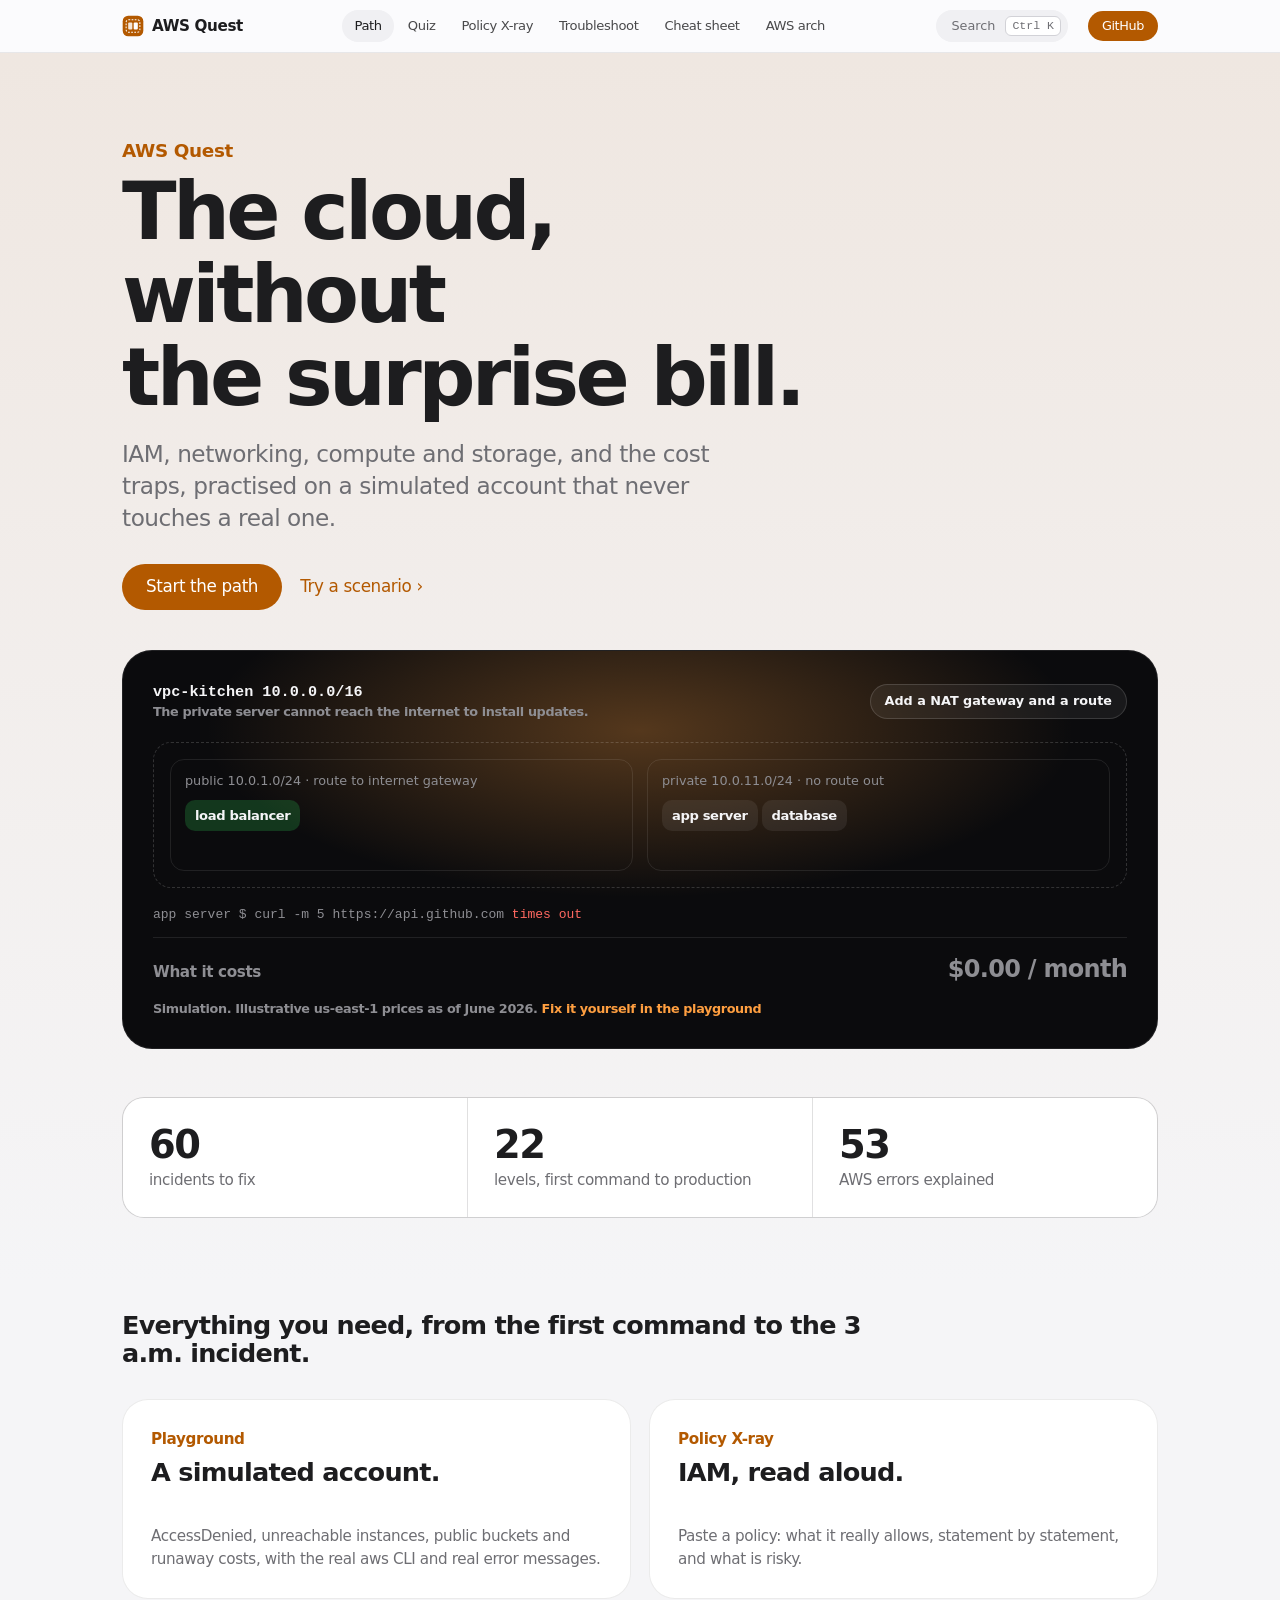
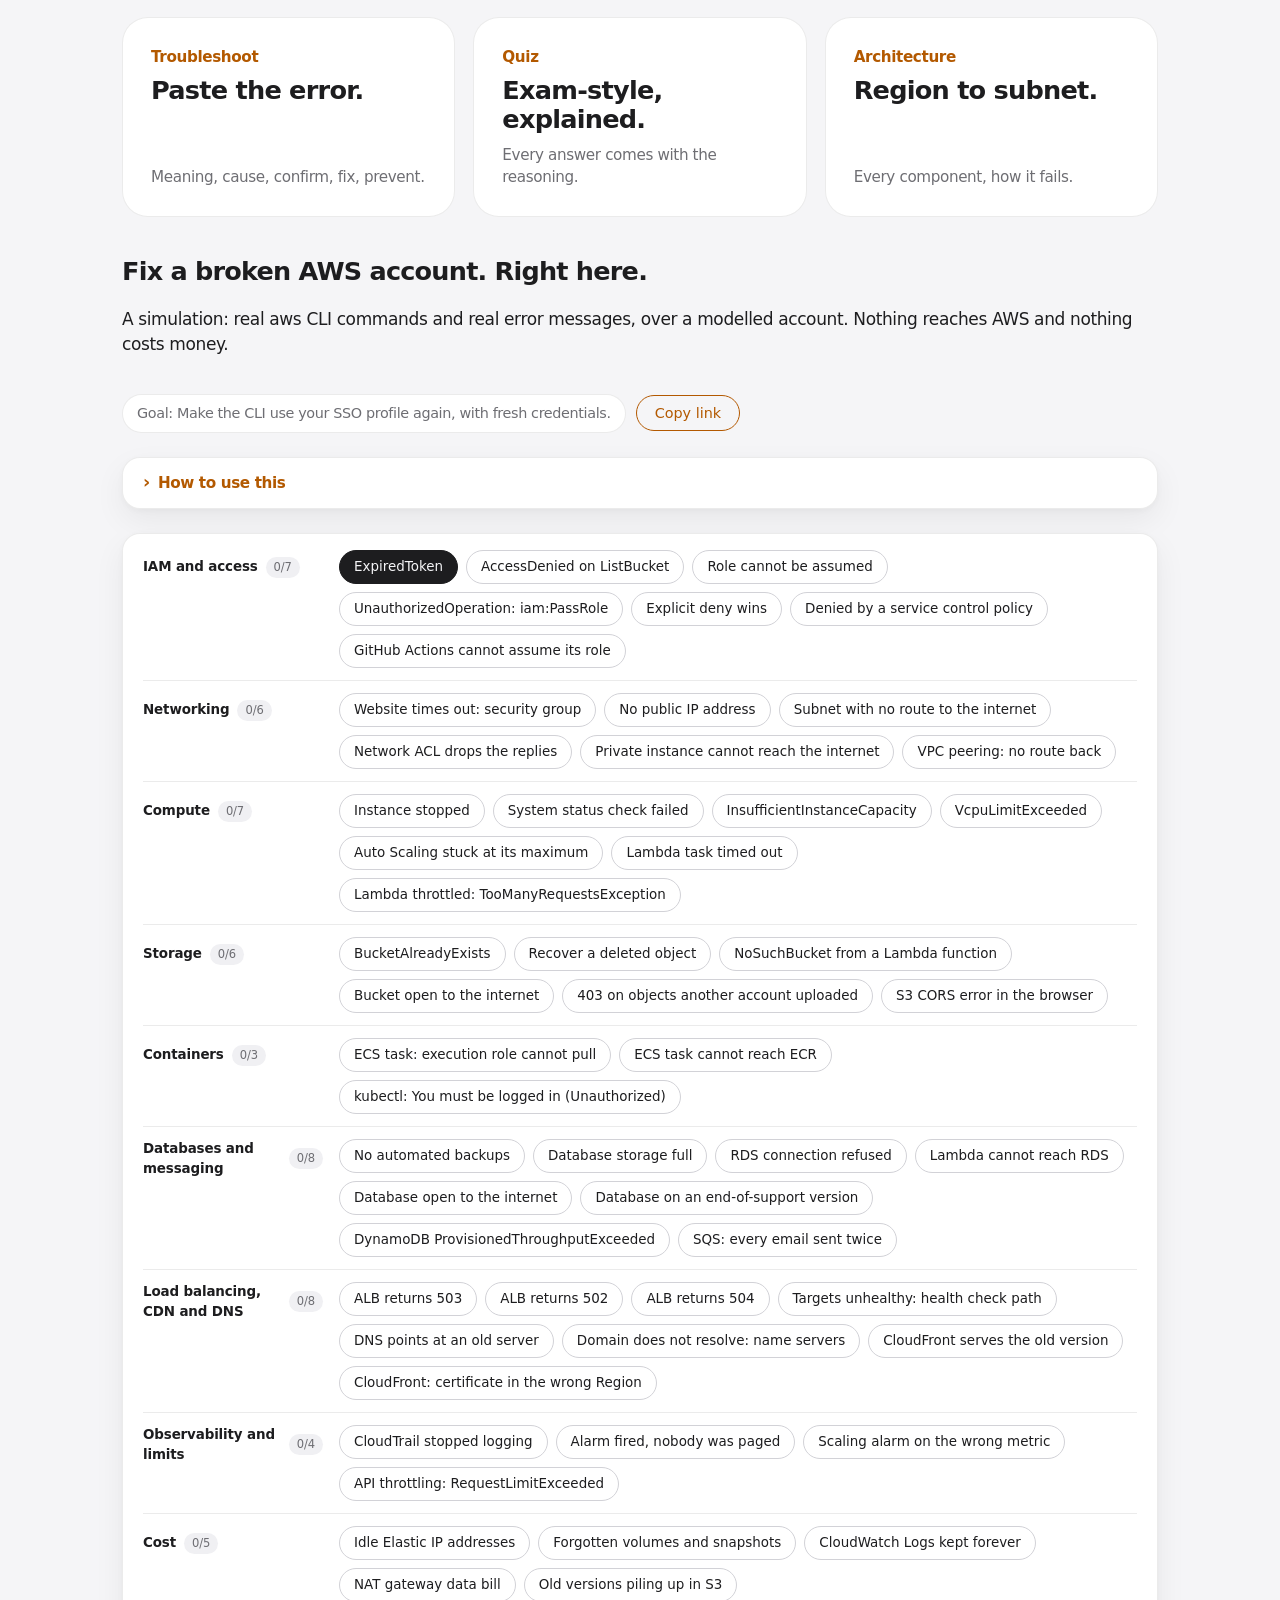
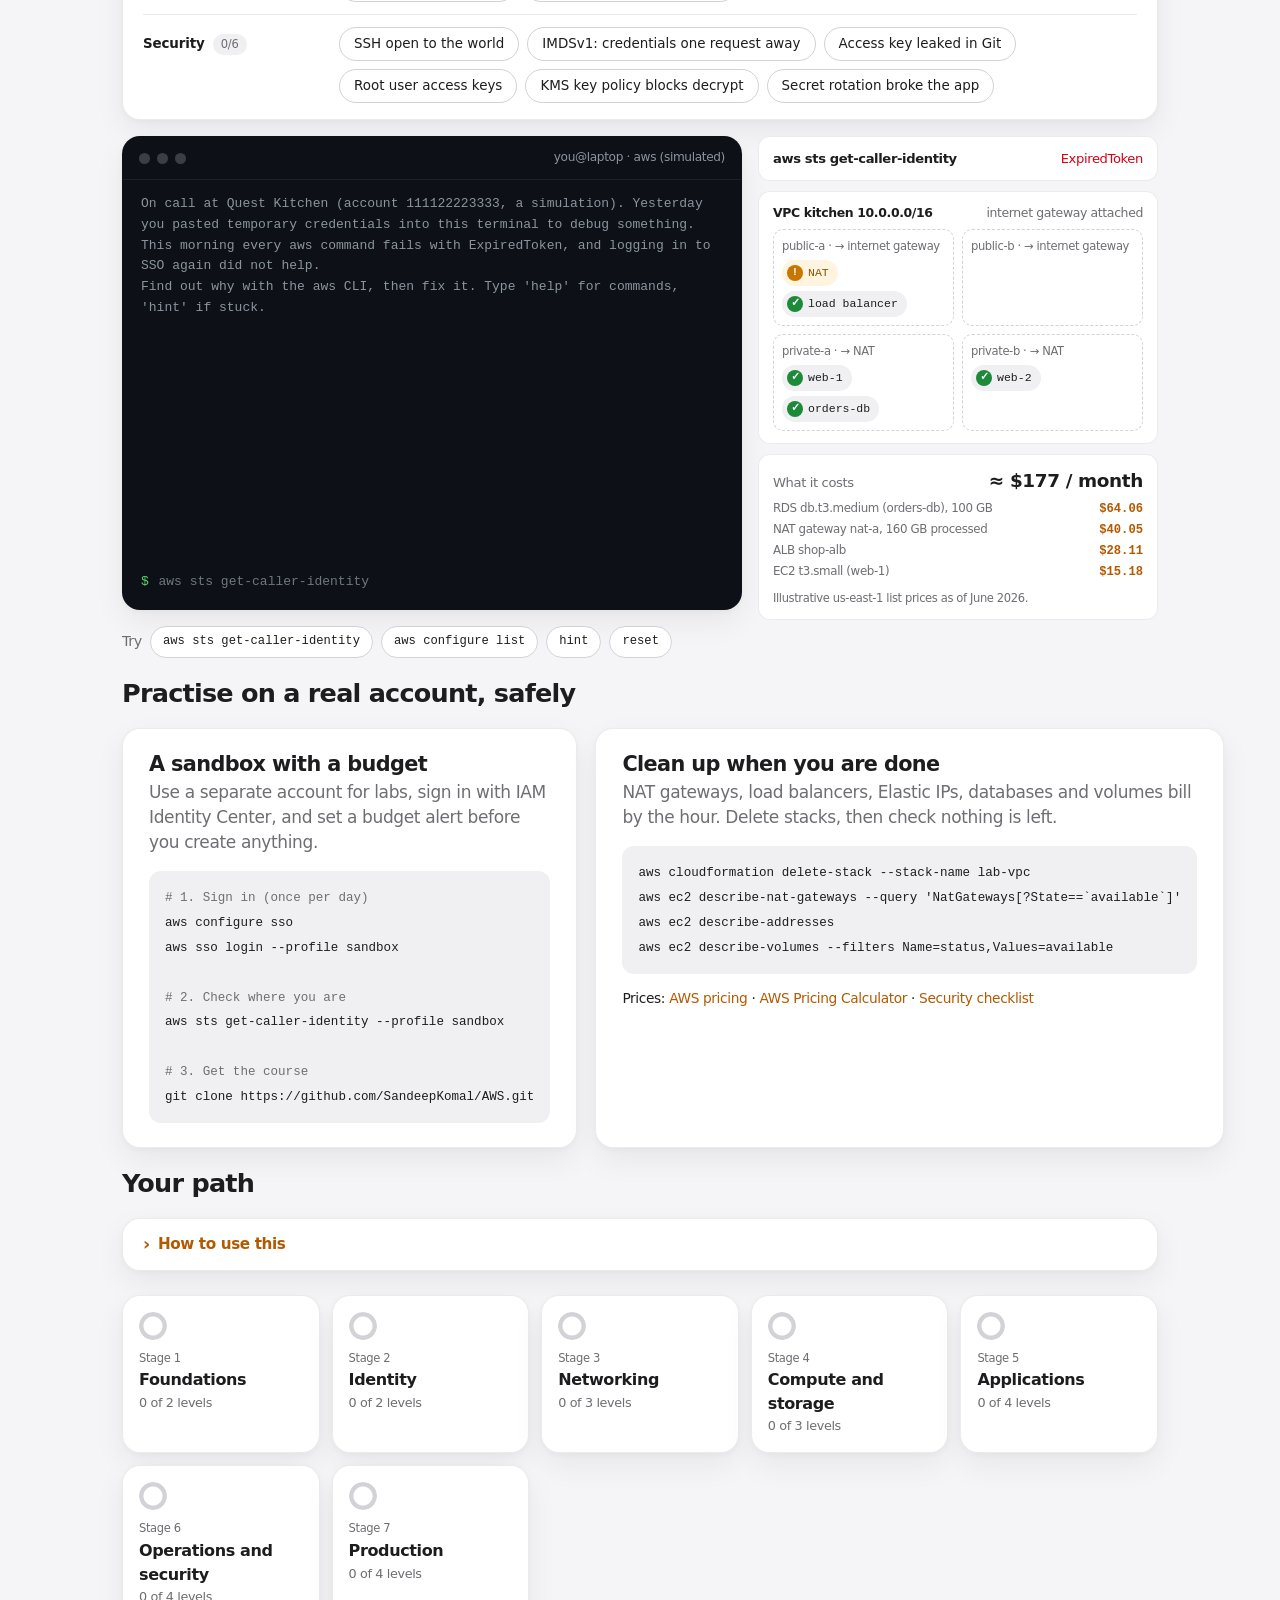
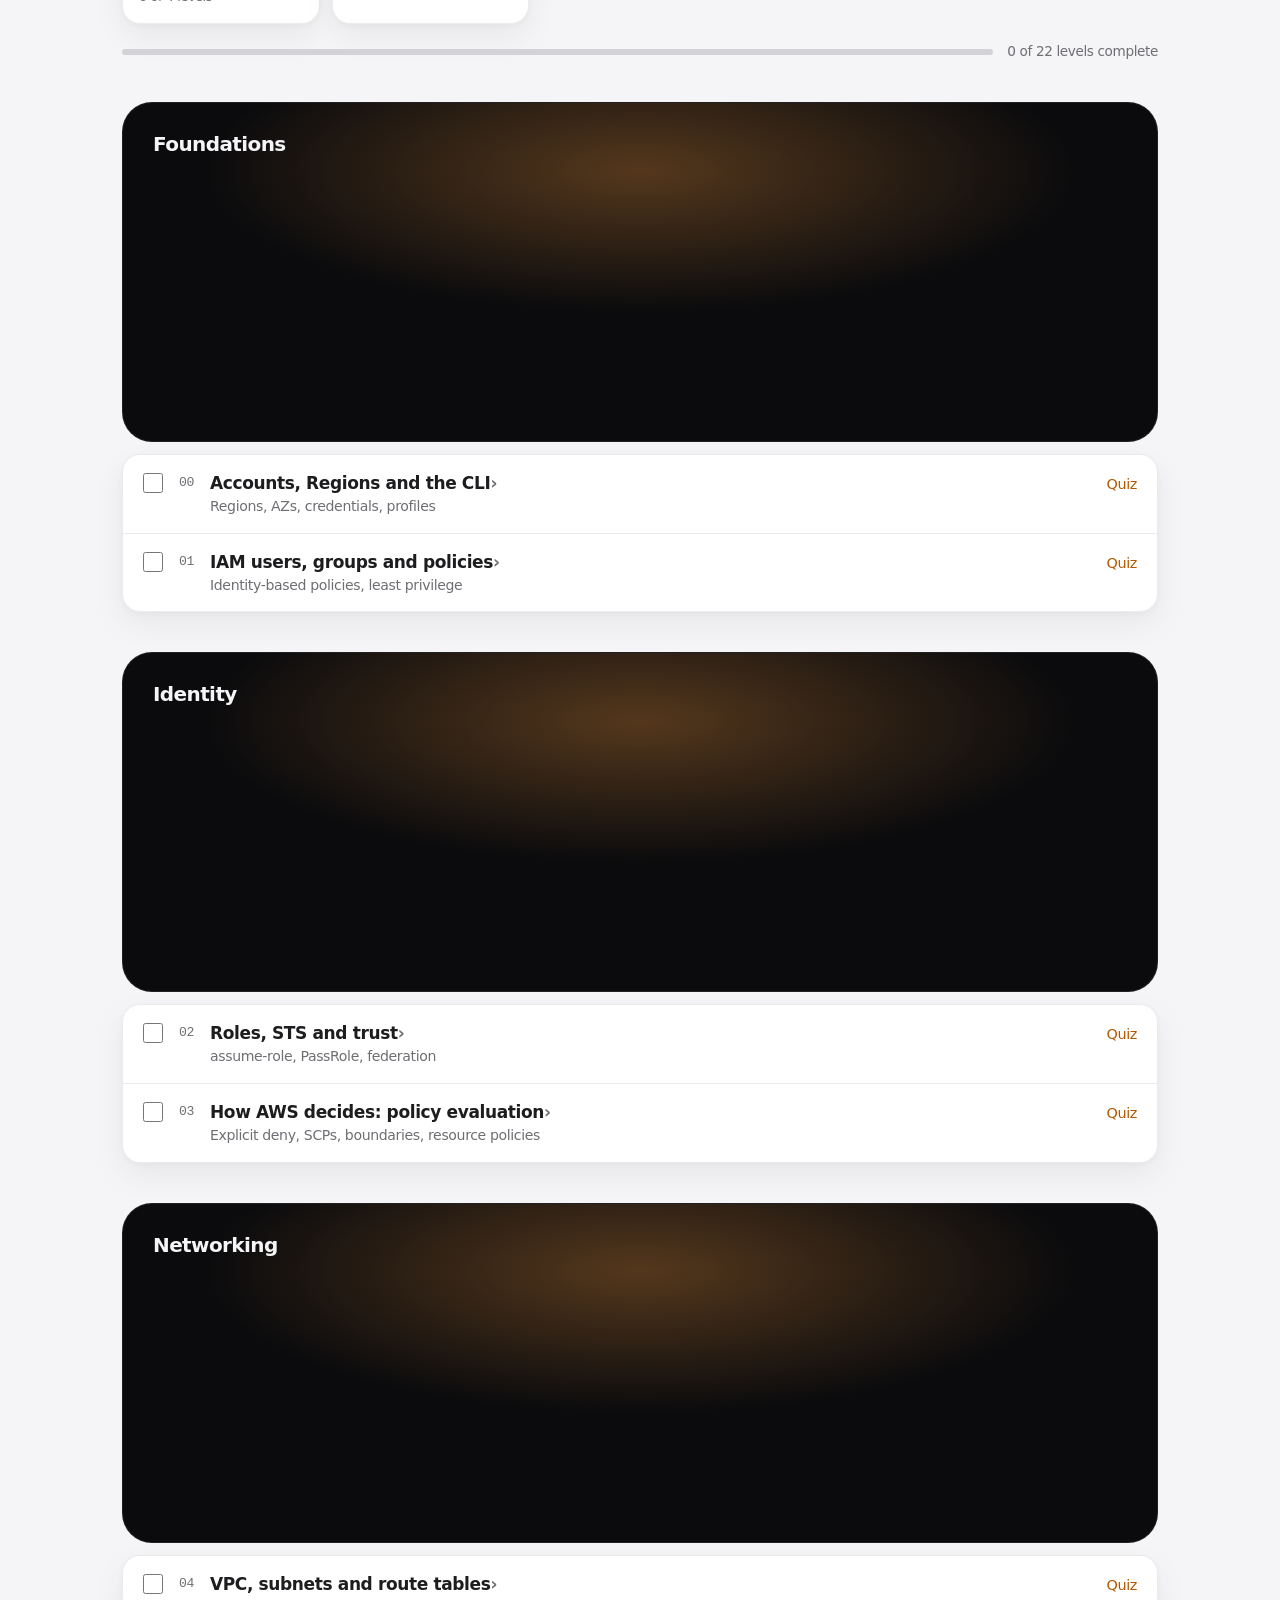
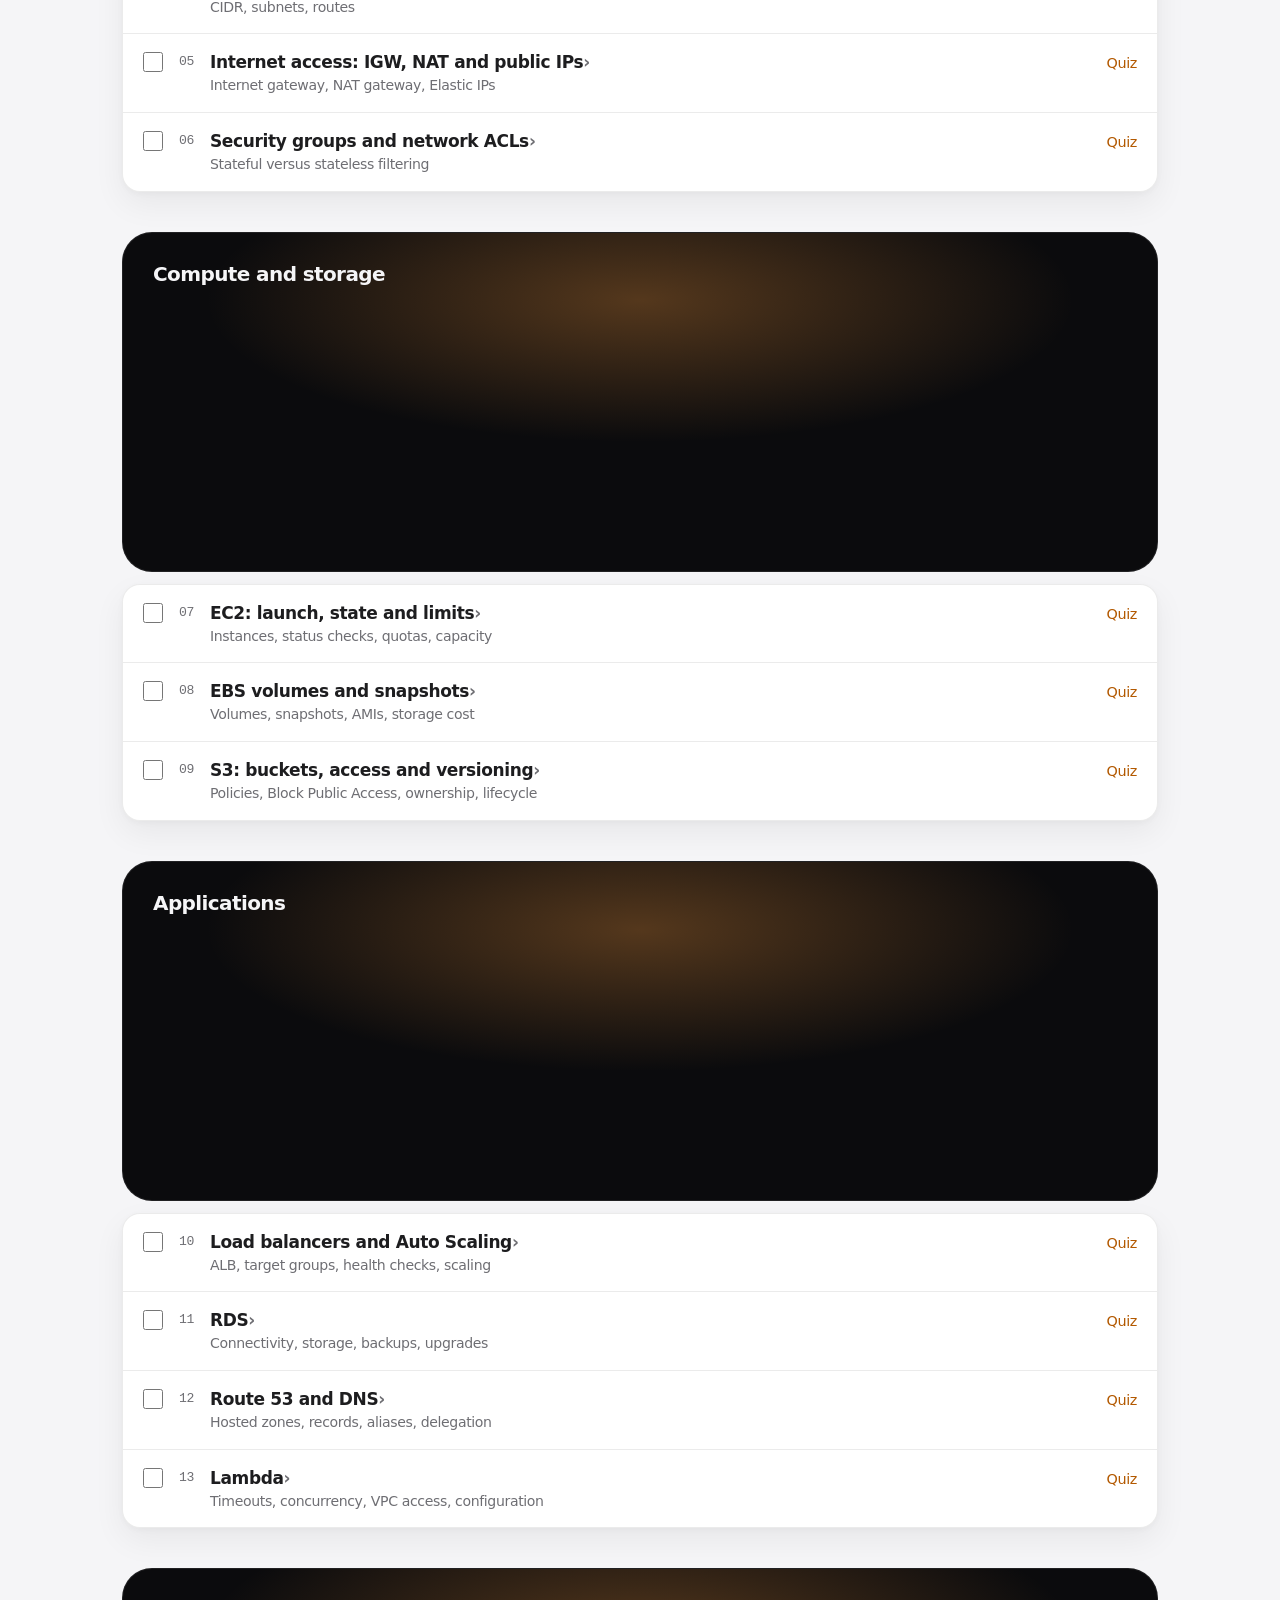
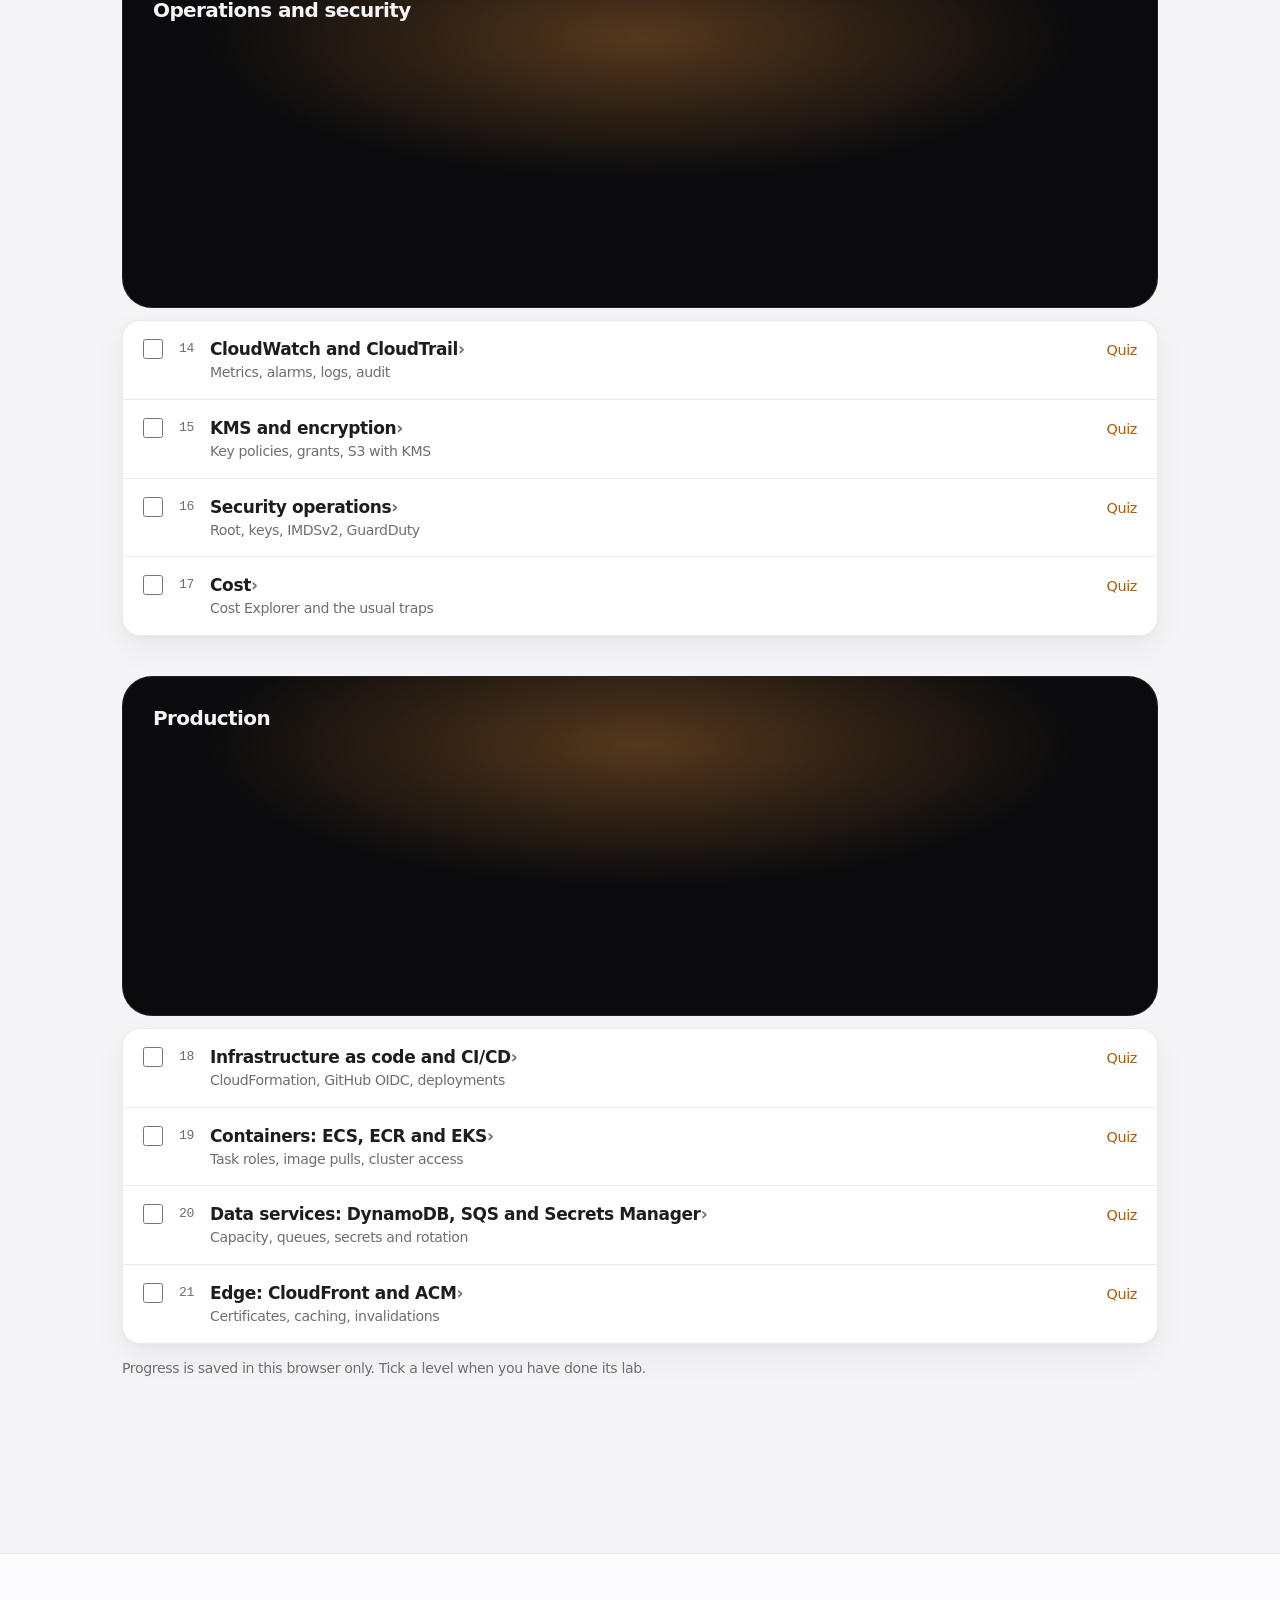
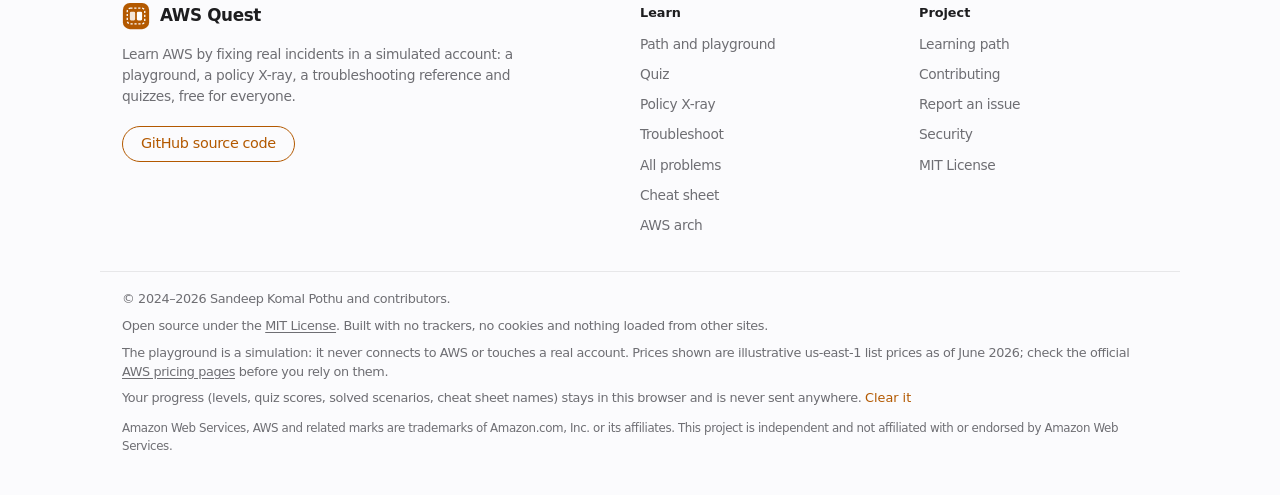
==== site/index.html @ 58013e91 "Cover CloudFront, peering, containers, data services and limits Twelve more incidents so the playgro" ====
<!doctype html>
<html lang="en">
<head>
  <meta charset="utf-8">
  <meta name="viewport" content="width=device-width, initial-scale=1">
  <meta http-equiv="Content-Security-Policy" content="default-src 'self'; script-src 'self'; style-src 'self'; img-src 'self' data:; connect-src 'none'; base-uri 'none'; form-action 'none'">
  <title>AWS Quest</title>
  <meta name="description" content="Learn AWS by fixing it: a simulated account with 60 real incidents (AccessDenied, timeouts, ALB 502/503/504, ECS and EKS, CloudFront certificates, public buckets, NAT costs), a policy X-ray, a troubleshooting reference for common AWS errors, quizzes and an aws CLI cheat sheet. Free, no account needed.">
  <meta property="og:type" content="website">
  <meta property="og:title" content="AWS Quest: the cloud, without the surprise bill">
  <meta property="og:description" content="Fix real AWS incidents in a simulated account, read IAM policies in plain words, and look up what an AWS error means and how to fix it. Free and open source.">
  <meta property="og:url" content="https://sandeepkomal.github.io/AWS/">
  <link rel="canonical" href="https://sandeepkomal.github.io/AWS/">
  <link rel="stylesheet" href="style.css">
  <link rel="icon" href="logo.svg" type="image/svg+xml">
</head>
<body class="immersive">
  <a class="skip" href="#main">Skip to content</a>
  <header class="top">
    <div class="wrap top-inner">
      <a class="brand" href="#path" aria-label="AWS Quest home">
        <img src="logo.svg" alt="" width="22" height="22">
        AWS Quest
      </a>
      <nav aria-label="Sections">
        <a href="#path" data-tab="path">Path</a>
        <a href="#quiz" data-tab="quiz">Quiz</a>
        <a href="#xray" data-tab="xray">Policy X-ray</a>
        <a href="#doctor" data-tab="doctor">Troubleshoot</a>
        <a href="#cheats" data-tab="cheats">Cheat sheet</a>
        <a href="#arch" data-tab="arch">AWS arch</a>
      </nav>
      <button type="button" class="kbd-btn" id="palette-open" aria-label="Search the site (Ctrl+K)"><span>Search</span><kbd id="palette-key">Ctrl K</kbd></button>
      <a class="gh" id="gh-link" href="#">GitHub</a>
    </div>
  </header>

  <main id="main">
    <section id="tab-path" class="tab">
      <header class="hero">
        <div class="wrap">
          <div class="hero-text">
            <p class="eyebrow">AWS Quest</p>
            <h1>The cloud, without<br>the surprise bill.</h1>
            <p class="sub">IAM, networking, compute and storage, and the cost traps, practised on a simulated account that never touches a real one.</p>
            <div class="actions">
              <a class="btn" id="cta-start" href="#path-title">Start the path</a>
              <a class="link" href="#pg-title">Try a scenario</a>
            </div>
          </div>
          <div class="stage" id="stage" aria-label="A VPC with and without a NAT gateway"></div>
          <div class="stats">
            <div><b id="stat-scenarios">60</b><span>incidents to fix</span></div>
            <div><b id="stat-levels">22</b><span>levels, first command to production</span></div>
            <div><b id="stat-problems">53</b><span>AWS errors explained</span></div>
          </div>
        </div>
      </header>

      <div class="wrap">
        <section class="section" aria-labelledby="bento-title">
          <h2 id="bento-title" class="section-title">Everything you need, from the first command to the 3 a.m. incident.</h2>
          <div class="bento">
            <a class="tile wide" href="#pg-title"><div><div class="k">Playground</div><h3>A simulated account.</h3></div><p>AccessDenied, unreachable instances, public buckets and runaway costs, with the real aws CLI and real error messages.</p></a>
            <a class="tile wide" href="#xray"><div><div class="k">Policy X-ray</div><h3>IAM, read aloud.</h3></div><p>Paste a policy: what it really allows, statement by statement, and what is risky.</p></a>
            <a class="tile" href="#doctor"><div><div class="k">Troubleshoot</div><h3>Paste the error.</h3></div><p>Meaning, cause, confirm, fix, prevent.</p></a>
            <a class="tile" href="#quiz"><div><div class="k">Quiz</div><h3>Exam-style, explained.</h3></div><p>Every answer comes with the reasoning.</p></a>
            <a class="tile" href="#arch"><div><div class="k">Architecture</div><h3>Region to subnet.</h3></div><p>Every component, how it fails.</p></a>
          </div>
        </section>

        <section class="playground" aria-labelledby="pg-title">
          <div class="pg-head">
            <div>
              <h2 id="pg-title" class="section-title">Fix a broken AWS account. Right here.</h2>
              <p class="section-sub">A simulation: real aws CLI commands and real error messages, over a modelled account. Nothing reaches AWS and nothing costs money.</p>
            </div>
            <div class="pg-head-side">
              <p id="pg-goal" class="pg-goal" aria-live="polite"></p>
              <button type="button" class="pill small-pill" id="pg-link">Copy link</button>
            </div>
          </div>
          <div class="guide-slot" data-guide="playground"></div>
          <div class="pg-scenarios" id="pg-scenarios" role="group" aria-label="Scenario"></div>
          <div class="pg-body">
            <div class="pg-main">
              <div class="pg-term" id="pg-term">
                <div class="pg-bar" aria-hidden="true"><span></span><span></span><span></span><em>you@laptop · aws (simulated)</em></div>
                <div class="pg-out" id="pg-out" role="log" aria-live="polite" aria-label="Terminal output"></div>
                <form class="pg-form" id="pg-form" autocomplete="off">
                  <span id="pg-prompt" aria-hidden="true">$</span>
                  <input id="pg-input" type="text" spellcheck="false" autocapitalize="off" aria-label="Type an aws command" placeholder="aws sts get-caller-identity">
                </form>
              </div>
              <div class="pg-editor card" id="pg-editor" hidden></div>
              <div class="pg-try" id="pg-try"></div>
            </div>
            <div class="pg-side">
              <div class="pg-map" id="pg-map" aria-label="Account view: the VPC, its resources and the monthly cost"></div>
            </div>
          </div>
        </section>

        <section aria-labelledby="start-title">
          <h2 id="start-title" class="section-title">Practise on a real account, safely</h2>
          <div class="start-grid">
            <div class="card">
              <h3>A sandbox with a budget</h3>
              <p class="muted">Use a separate account for labs, sign in with IAM Identity Center, and set a budget alert before you create anything.</p>
              <pre class="start"><code><span class="cm"># 1. Sign in (once per day)</span>
aws configure sso
aws sso login --profile sandbox

<span class="cm"># 2. Check where you are</span>
aws sts get-caller-identity --profile sandbox

<span class="cm"># 3. Get the course</span>
git clone https://github.com/SandeepKomal/AWS.git</code></pre>
            </div>
            <div class="card">
              <h3>Clean up when you are done</h3>
              <p class="muted">NAT gateways, load balancers, Elastic IPs, databases and volumes bill by the hour. Delete stacks, then check nothing is left.</p>
              <pre class="start"><code>aws cloudformation delete-stack --stack-name lab-vpc
aws ec2 describe-nat-gateways --query 'NatGateways[?State==`available`]'
aws ec2 describe-addresses
aws ec2 describe-volumes --filters Name=status,Values=available</code></pre>
              <p class="start-note">Prices: <a href="https://aws.amazon.com/pricing/">AWS pricing</a> · <a href="https://calculator.aws/">AWS Pricing Calculator</a> · <a data-repo="/blob/main/docs/security-checklist.md" href="#">Security checklist</a></p>
            </div>
          </div>
        </section>

        <h2 class="section-title" id="path-title">Your path</h2>
        <div class="guide-slot" data-guide="path"></div>
        <div class="stages" id="stages" role="list"></div>
        <div class="progress-row">
          <div class="bar" role="progressbar" aria-label="Levels complete" aria-valuemin="0" aria-valuemax="22" id="bar"><span id="bar-fill"></span></div>
          <span id="bar-text"></span>
        </div>
        <div id="levels"></div>
        <p class="note">Progress is saved in this browser only. Tick a level when you have done its lab.</p>
      </div>
    </section>

    <section id="tab-quiz" class="tab wrap" hidden>
      <h2>Quiz</h2>
      <p class="lede">Exam-style questions for every level, with the reasoning for every answer, which is where the learning is.</p>
      <div class="guide-slot" data-guide="quiz"></div>
      <label class="field">Practise
        <select id="quiz-level"></select>
      </label>
      <button type="button" class="pill small-pill quiz-again" id="quiz-again">Start again with new order</button>
      <div id="quiz-list"></div>
    </section>

    <section id="tab-xray" class="tab wrap" hidden>
      <h2>Policy X-ray</h2>
      <p class="lede">Paste an IAM policy, a role trust policy, an S3 bucket policy or a KMS key policy. Every statement is explained in plain words, and risky patterns are flagged.</p>
      <div class="guide-slot" data-guide="xray"></div>
      <div class="seg" id="xray-pick" role="tablist" aria-label="Policy"></div>
      <div class="xray-paste card" id="xray-edit" hidden>
        <label for="xray-input" class="xray-paste-label">Paste a policy (JSON)</label>
        <textarea id="xray-input" rows="10" spellcheck="false" autocapitalize="off" placeholder='{"Version": "2012-10-17", "Statement": [...]}'></textarea>
        <p id="xray-error" class="xray-warn" hidden></p>
        <div class="xray-paste-actions">
          <button type="button" class="pill primary small-pill" id="xray-go">Explain</button>
          <button type="button" class="pill small-pill" id="xray-example">Load an example</button>
          <span class="note">Ctrl+Enter explains. Everything stays in your browser; never paste access keys or secrets.</span>
        </div>
      </div>
      <div class="xray-paste card" id="xray-result" hidden>
        <div class="xray-result-bar">
          <div>
            <p class="xray-result-title" id="xray-summary"></p>
            <p class="note" id="xray-source"></p>
          </div>
          <div class="xray-result-actions" id="xray-actions">
            <button type="button" class="pill small-pill" id="xray-edit-btn">Edit</button>
            <button type="button" class="pill small-pill" id="xray-clear">Clear</button>
          </div>
        </div>
        <div id="xray-review" aria-live="polite"></div>
      </div>
      <div class="xray" id="xray-view" hidden>
        <ol id="xray-lines" class="code" aria-label="Policy lines"></ol>
        <aside id="xray-note" class="card" aria-live="polite"><p class="muted">Pick a line on the left.</p></aside>
      </div>
    </section>

    <section id="tab-doctor" class="tab wrap" hidden>
      <h2>Troubleshoot an AWS error</h2>
      <p class="lede">Paste the error message, or pick a symptom. Each entry gives the exact error text, what it means, the causes, how to confirm, the fix, how to prevent it, and a scenario to practise.</p>
      <div class="guide-slot" data-guide="doctor"></div>
      <label class="field wide-field">Paste an error, or search
        <textarea id="doctor-q" rows="2" spellcheck="false" placeholder="An error occurred (AccessDenied) when calling the ListObjectsV2 operation: ..."></textarea>
      </label>
      <div id="doctor-hits" aria-live="polite"></div>
      <div id="doctor-list" class="doctor-groups"></div>
      <div id="doctor-out"></div>
      <p class="note">A plain list of every problem, readable without JavaScript: <a href="problems.html">problems.html</a>.</p>
    </section>

    <section id="tab-cheats" class="tab wrap" hidden>
      <h2>Cheat sheet</h2>
      <p class="lede">The aws CLI commands people use every day. Try runs a command in the playground, in the scenario it needs. Lab marks the ones that need a real account.</p>
      <div class="guide-slot" data-guide="cheats"></div>
      <div class="cheat-tools">
        <label class="field">Search
          <input id="cheat-q" type="search" placeholder="s3, logs, security group, cost..." autocomplete="off">
        </label>
        <details class="cheat-fill-box" id="cheat-fill-box">
          <summary>Fill in your own names</summary>
          <div class="cheat-fill" id="cheat-fill"></div>
        </details>
      </div>
      <div id="cheat-out"></div>
    </section>

    <section id="tab-arch" class="tab wrap" hidden>
      <h2>AWS architecture</h2>
      <p class="lede">A typical web application on AWS, from a customer's request to the database. Point at a component, or tab to it, to read what it does and how it fails.</p>
      <div class="arch" id="arch"></div>
    </section>
  </main>

  <footer class="foot">
    <div class="wrap foot-grid">
      <div class="foot-brand">
        <a class="brand" href="#path">
          <img src="logo.svg" alt="" width="28" height="28">
          AWS Quest
        </a>
        <p>Learn AWS by fixing real incidents in a simulated account: a playground, a policy X-ray, a troubleshooting reference and quizzes, free for everyone.</p>
        <a class="pill small-pill foot-gh" data-repo="" href="#">GitHub source code</a>
      </div>
      <nav class="foot-col" aria-label="Learn">
        <h2>Learn</h2>
        <a href="#path">Path and playground</a>
        <a href="#quiz">Quiz</a>
        <a href="#xray">Policy X-ray</a>
        <a href="#doctor">Troubleshoot</a>
        <a href="problems.html">All problems</a>
        <a href="#cheats">Cheat sheet</a>
        <a href="#arch">AWS arch</a>
      </nav>
      <nav class="foot-col" aria-label="Project">
        <h2>Project</h2>
        <a data-repo="/blob/main/docs/learning-path.md" href="#">Learning path</a>
        <a data-repo="/blob/main/CONTRIBUTING.md" href="#">Contributing</a>
        <a data-repo="/issues" href="#">Report an issue</a>
        <a data-repo="/blob/main/SECURITY.md" href="#">Security</a>
        <a data-repo="/blob/main/LICENSE" href="#">MIT License</a>
      </nav>
    </div>
    <div class="wrap foot-base">
      <p>© 2024–2026 Sandeep Komal Pothu and contributors.</p>
      <p>Open source under the <a data-repo="/blob/main/LICENSE" href="#">MIT License</a>. Built with no trackers, no cookies and nothing loaded from other sites.</p>
      <p>The playground is a simulation: it never connects to AWS or touches a real account. Prices shown are illustrative us-east-1 list prices as of June 2026; check the official <a href="https://aws.amazon.com/pricing/">AWS pricing pages</a> before you rely on them.</p>
      <p>Your progress (levels, quiz scores, solved scenarios, cheat sheet names) stays in this browser and is never sent anywhere. <button type="button" class="link-btn" id="forget">Clear it</button></p>
      <p class="foot-tm">Amazon Web Services, AWS and related marks are trademarks of Amazon.com, Inc. or its affiliates. This project is independent and not affiliated with or endorsed by Amazon Web Services.</p>
    </div>
  </footer>

  <dialog id="palette" class="palette" aria-label="Search">
    <input id="palette-input" type="text" placeholder="Jump to a level, scenario, error or section" autocomplete="off" aria-controls="palette-list">
    <ul id="palette-list" role="listbox"></ul>
    <p class="palette-foot muted"><kbd>↑</kbd> <kbd>↓</kbd> to move · <kbd>Enter</kbd> to open · <kbd>Esc</kbd> to close</p>
  </dialog>

  <script src="data.js"></script>
  <script src="quiz-bank.js"></script>
  <script src="policy-xray.js"></script>
  <script src="app.js"></script>
  <script src="playground.js"></script>
  <script src="architecture.js"></script>
</body>
</html>
---- site/style.css ----
/* AWS Quest site.
   Calm, product-page styling: system font, generous space, one accent. */
:root {
  --bg: #f5f5f7;
  --surface: #ffffff;
  --surface-2: #fbfbfd;
  --text: #1d1d1f;
  --muted: #6e6e73;
  --line: #d2d2d7;
  --hair: rgba(0, 0, 0, .08);
  --accent: #b35900;
  --accent-hover: #8f4700;
  --accent-soft: #fbeee2;
  --on-accent: #ffffff;
  --tint: rgba(179, 89, 0, .08);
  --ok: #1d8a3a;
  --ok-soft: #e9f6ec;
  --bad: #d70015;
  --bad-soft: #fdecee;
  --warn: #c77700;
  --warn-text: #8a5300;
  --warn-soft: #fff4e0;
  --code-bg: #f0f0f3;
  --nav: #fbfbfd;
  --shadow: 0 2px 8px rgba(0, 0, 0, .04), 0 12px 32px rgba(0, 0, 0, .06);
  --radius: 18px;
  --radius-sm: 12px;
  --ease: cubic-bezier(.28, .11, .32, 1);
  --dur-fast: .15s;
  --dur: .24s;
  color-scheme: light dark;
}
@media (prefers-color-scheme: dark) {
  :root {
    --bg: #000000;
    --surface: #1c1c1e;
    --surface-2: #161617;
    --text: #f5f5f7;
    --muted: #a1a1a6;
    --line: #424245;
    --hair: rgba(255, 255, 255, .1);
    --accent: #ff9f40;
    --accent-hover: #ffb366;
    --accent-soft: #3a2410;
    --on-accent: #000000;
    --tint: rgba(255, 159, 64, .08);
    --ok: #30d158;
    --ok-soft: #0f2e18;
    --bad: #ff6961;
    --bad-soft: #3a1414;
    --warn: #ffb340;
    --warn-text: #ffcc80;
    --warn-soft: #3a2a0c;
    --code-bg: #2c2c2e;
    --nav: #161617;
    --shadow: none;
  }
}

* { box-sizing: border-box; }
html { -webkit-text-size-adjust: 100%; scroll-padding-top: 96px; }
body {
  margin: 0;
  background: var(--bg);
  color: var(--text);
  font: 17px/1.47 -apple-system, BlinkMacSystemFont, "SF Pro Text", "Helvetica Neue", "Segoe UI", system-ui, sans-serif;
  letter-spacing: -.022em;
  -webkit-font-smoothing: antialiased;
}
a { color: var(--accent); text-decoration: none; }
a:hover { text-decoration: underline; }
code, pre { font-family: "SF Mono", ui-monospace, Menlo, Consolas, monospace; font-size: .86em; letter-spacing: 0; }
:not(pre) > code { background: var(--code-bg); padding: .12em .4em; border-radius: 6px; }
pre { background: var(--code-bg); padding: 14px 16px; border-radius: var(--radius-sm); overflow-x: auto; margin: 0; line-height: 1.6; }
h1, h2, h3, h4 { letter-spacing: -.03em; line-height: 1.1; }
:focus-visible { outline: 3px solid var(--accent); outline-offset: 3px; border-radius: 8px; }

.wrap { max-width: 1080px; margin: 0 auto; padding: 0 22px; }
.skip { position: absolute; left: -9999px; }
.skip:focus { left: 16px; top: 8px; background: var(--surface); padding: 6px 10px; z-index: 30; }
.muted { color: var(--muted); }
.small { font-size: .9rem; }
.note { color: var(--muted); font-size: .88rem; }
.lede { color: var(--muted); font-size: 1.15rem; margin: -6px 0 24px; max-width: 680px; }

/* Navigation */
.top { position: sticky; top: 0; z-index: 20; background: var(--nav); border-bottom: 1px solid var(--hair); }
.top-inner { display: flex; align-items: center; gap: 20px; height: 52px; }
.brand { display: flex; align-items: center; gap: 8px; font-weight: 600; font-size: .95rem; color: var(--text); white-space: nowrap; }
.brand:hover { text-decoration: none; }
.brand img { display: block; width: 22px; height: 22px; }
.top nav { display: flex; gap: 2px; overflow-x: auto; flex: 1; justify-content: center; scrollbar-width: none; }
.top nav a { color: var(--text); opacity: .8; padding: 6px 12px; border-radius: 99px; white-space: nowrap; font-size: .82rem; transition: opacity .2s, background .2s; }
.top nav a:hover { opacity: 1; text-decoration: none; }
.top nav a[aria-current="page"] { opacity: 1; background: var(--code-bg); font-weight: 500; }
.gh { display: inline-flex; align-items: center; font-size: .8rem; font-weight: 500; color: var(--on-accent); background: var(--accent); border-radius: 99px; padding: 6px 14px; transition: background .2s; }
.gh:hover { background: var(--accent-hover); text-decoration: none; }

main { padding-bottom: 64px; min-height: 70vh; }
.tab > h2 { font-size: clamp(2rem, 4.5vw, 3rem); font-weight: 700; margin: 48px 0 14px; }

/* Hero, immersive: a full-width band washed in the accent (the stage colour in
   dark mode), the VPC signature on a dark stage, the counts, then the sections. */
.hero { padding: 84px 0 64px; background: linear-gradient(180deg, color-mix(in srgb, var(--accent) 9%, var(--bg)), var(--bg)); }
.hero-text { max-width: 760px; }
.eyebrow { color: var(--accent); font-weight: 600; font-size: 1.15rem; margin: 0 0 6px; }
.hero h1 { font-size: clamp(2.8rem, 7vw, 5rem); font-weight: 700; letter-spacing: -.045em; margin: 0 0 18px; line-height: 1.04; }
.hero .sub { color: var(--muted); font-size: clamp(1.15rem, 2.2vw, 1.45rem); line-height: 1.38; max-width: 640px; margin: 0 0 30px; letter-spacing: -.02em; }
.actions { display: flex; gap: 18px; align-items: center; flex-wrap: wrap; }
.btn { display: inline-flex; align-items: center; min-height: 46px; padding: 0 24px; border-radius: 99px; background: var(--accent); color: var(--on-accent); font-size: 1.05rem; }
.btn:hover { background: var(--accent-hover); text-decoration: none; }
.link { font-size: 1.05rem; }
.link::after { content: " ›"; }
.pill {
  display: inline-flex; align-items: center; justify-content: center; gap: 6px; min-height: 44px; padding: 0 22px;
  border-radius: 99px; font: inherit; font-size: 1rem; color: var(--accent); background: transparent;
  border: 1px solid var(--accent); cursor: pointer; transition: background .2s var(--ease), color .2s var(--ease), transform .2s var(--ease);
}
.pill:hover { text-decoration: none; background: var(--accent-soft); }
.pill:active { transform: scale(.98); }
.pill.primary { background: var(--accent); color: var(--on-accent); }
.pill.primary:hover { background: var(--accent-hover); }
.small-pill { min-height: 36px; padding: 0 18px; font-size: .9rem; }

/* The stage: always dark, lit softly by the accent. */
.stage {
  position: relative; margin-top: 56px; background: #0b0b0d; color: #f5f5f7; border-radius: 30px; padding: 30px; min-height: 340px;
  overflow: hidden; isolation: isolate; border: 1px solid rgba(255, 255, 255, .09);
}
.stage::before { content: ""; position: absolute; inset: -40% -10% auto; height: 120%; background: radial-gradient(closest-side, rgba(255, 159, 64, .3), transparent 70%); z-index: -1; pointer-events: none; }
.stage-bar { display: flex; justify-content: space-between; align-items: center; gap: 12px; margin-bottom: 20px; font-size: .8rem; color: #8e8e93; flex-wrap: wrap; }
.stage-bar strong { color: #f5f5f7; font-weight: 600; font-size: .95rem; font-family: "SF Mono", ui-monospace, Menlo, Consolas, monospace; letter-spacing: 0; }
.toggle { font: inherit; font-size: .8rem; border: 1px solid rgba(255, 255, 255, .14); background: rgba(255, 255, 255, .06); color: #f5f5f7; border-radius: 99px; padding: 7px 14px; cursor: pointer; transition: background .2s, border-color .2s; }
.toggle:hover, .toggle[aria-pressed="true"] { border-color: #ff9f40; background: rgba(255, 159, 64, .18); }
.vpc { border: 1px dashed rgba(255, 255, 255, .16); border-radius: 18px; padding: 16px; display: grid; grid-template-columns: 1fr 1fr; gap: 14px; }
.subnet { border: 1px solid rgba(255, 255, 255, .09); border-radius: 14px; padding: 14px; min-height: 112px; }
.subnet h4 { margin: 0 0 8px; font-size: .8rem; color: #8e8e93; font-weight: 500; letter-spacing: 0; }
.res { display: inline-block; border-radius: 10px; padding: 6px 10px; margin: 4px 4px 0 0; background: rgba(255, 255, 255, .07); font-size: .82rem; transition: background .3s, color .3s; }
.res[hidden] { display: none; }
.res.live { background: rgba(48, 209, 88, .22); }
.res.cost { background: rgba(255, 214, 10, .22); }
.mono { font: 13px/1.65 "SF Mono", ui-monospace, Menlo, Consolas, monospace; letter-spacing: 0; }
.probe { margin-top: 16px; overflow-wrap: anywhere; }
.meter { margin-top: 12px; display: flex; justify-content: space-between; align-items: baseline; font-size: .95rem; border-top: 1px solid rgba(255, 255, 255, .09); padding-top: 14px; gap: 12px; flex-wrap: wrap; }
.meter b { font-size: 1.5rem; letter-spacing: -.03em; transition: color .4s; }
.stage .ok { color: #30d158; } .stage .warn { color: #ffd60a; } .stage .bad { color: #ff6961; } .stage .dim { color: #8e8e93; }
.stage-note { margin: 12px 0 0; font-size: .8rem; color: #8e8e93; }
.stage-note a { color: #ff9f40; }
.stats { display: grid; grid-template-columns: repeat(3, 1fr); gap: 1px; background: var(--hair); border-radius: 22px; overflow: hidden; margin: 48px 0 0; border: 1px solid var(--hair); }
.stats div { background: var(--surface); padding: 26px; display: flex; flex-direction: column; gap: 2px; }
.stats b { font-size: 2.4rem; letter-spacing: -.04em; line-height: 1.1; }
.stats span { color: var(--muted); font-size: .95rem; }
.section { padding-top: 8px; }
.section .section-title { max-width: 780px; }
.bento { display: grid; grid-template-columns: repeat(6, minmax(0, 1fr)); gap: 18px; margin-top: 32px; }
.tile { background: var(--surface); border: 1px solid var(--hair); border-radius: 26px; padding: 28px; grid-column: span 2; min-height: 200px; display: flex; flex-direction: column; justify-content: space-between; color: var(--text); transition: transform .35s var(--ease), box-shadow .35s var(--ease); }
.tile:hover { text-decoration: none; transform: translateY(-3px); box-shadow: 0 18px 40px -22px rgba(0, 0, 0, .3); }
.tile.wide { grid-column: span 3; }
.tile .k { color: var(--accent); font-weight: 600; font-size: .95rem; }
.tile h3 { font-size: 1.6rem; letter-spacing: -.03em; line-height: 1.12; margin: 8px 0 0; }
.tile p { color: var(--muted); margin: 10px 0 0; font-size: .95rem; }
@media (prefers-color-scheme: dark) {
  .hero { background: #0b0b0d; color: #f5f5f7; }
  .hero .sub { color: #a1a1a6; }
  .stats { background: rgba(255, 255, 255, .09); }
  .stats div { background: #161618; }
}
/* Practise on your own machine */
.start-grid { display: grid; grid-template-columns: 1fr 1fr; gap: 18px; margin-top: 20px; }
.start-grid h3 { font-size: 1.3rem; margin: 0 0 4px; }
.start-grid .muted { margin: 0 0 16px; }
pre.start { line-height: 1.7; }
pre.start .cm { color: var(--muted); }
.start-note { margin: 14px 0 0; font-size: .86rem; }

/* Stages and levels */
.stages { display: grid; grid-template-columns: repeat(5, minmax(0, 1fr)); gap: 12px; margin: 22px 0 18px; }
.stage-card { display: flex; flex-direction: column; gap: 2px; padding: 16px; border-radius: var(--radius); background: var(--surface); color: var(--text); box-shadow: var(--shadow); border: 1px solid var(--hair); transition: transform .25s var(--ease); }
.stage-card:hover { text-decoration: none; transform: translateY(-2px); }
.stage-card strong { font-size: 1rem; }
.stage-card .muted { font-size: .8rem; }
.stage-num { font-size: .72rem; color: var(--muted); }
.ring { --p: 0; width: 28px; height: 28px; border-radius: 50%; margin-bottom: 8px; background: conic-gradient(var(--accent) calc(var(--p) * 1%), var(--line) 0); -webkit-mask: radial-gradient(circle, transparent 9px, #000 10px); mask: radial-gradient(circle, transparent 9px, #000 10px); }
.stage-card.complete .ring { background: var(--ok); }
.progress-row { display: flex; align-items: center; gap: 14px; margin: 6px 0 8px; }
.bar { flex: 1; height: 6px; background: var(--line); border-radius: 99px; overflow: hidden; }
.bar span { display: block; height: 100%; width: 0; background: var(--accent); border-radius: 99px; transition: width .5s var(--ease); }
#bar-text { color: var(--muted); font-size: .85rem; white-space: nowrap; }
.stage { font-size: 1.25rem; font-weight: 700; margin: 40px 0 12px; }
.levels { list-style: none; padding: 0; margin: 0; background: var(--surface); border-radius: var(--radius); box-shadow: var(--shadow); border: 1px solid var(--hair); overflow: hidden; }
.level { display: grid; grid-template-columns: auto auto minmax(0, 1fr) auto; align-items: start; gap: 16px; padding: 16px 20px; border-top: 1px solid var(--hair); transition: background .2s; }
.level:first-child { border-top: 0; }
.level:hover { background: var(--surface-2); }
.level input { width: 20px; height: 20px; margin: 2px 0 0; accent-color: var(--ok); }
.level .num { font: .82rem/1.9 "SF Mono", ui-monospace, Menlo, monospace; color: var(--muted); }
.level summary { display: flex; flex-direction: column; cursor: pointer; list-style: none; }
.level summary::-webkit-details-marker { display: none; }
.level .title { font-weight: 600; }
.level .title::after { content: " ›"; color: var(--muted); display: inline-block; transition: transform .2s var(--ease); }
.level details[open] .title::after { transform: rotate(90deg); }
.level.done .title { color: var(--muted); }
.level .topic { color: var(--muted); font-size: .88rem; }
.level-body { display: grid; gap: 14px; padding: 14px 0 4px; font-size: .95rem; }
.level-body h4 { margin: 0 0 6px; font-size: .82rem; color: var(--muted); font-weight: 600; letter-spacing: 0; }
.level-body ul { margin: 0; padding-left: 20px; }
.level-body pre { font-size: .8rem; }
.level-links { margin: 0; font-size: .88rem; }
.level .actions { display: flex; gap: 14px; align-items: center; line-height: 1.9; }

/* Cards and forms */
.card { background: var(--surface); border-radius: var(--radius); box-shadow: var(--shadow); border: 1px solid var(--hair); padding: 24px 26px; }
.field { display: flex; flex-direction: column; gap: 6px; font-size: .9rem; color: var(--muted); max-width: 560px; margin-bottom: 22px; }
select, input[type="search"] { font: inherit; color: var(--text); background: var(--surface); border: 1px solid var(--line); border-radius: var(--radius-sm); padding: 11px 14px; transition: border-color .2s; }
select:focus, input[type="search"]:focus { border-color: var(--accent); outline: none; box-shadow: 0 0 0 4px var(--accent-soft); }
.linkish, .link-btn { font: inherit; color: var(--accent); background: none; border: 0; padding: 0; cursor: pointer; }
.linkish:hover, .link-btn:hover { text-decoration: underline; }

/* Quiz */
.score { position: sticky; top: 60px; z-index: 5; background: var(--surface); box-shadow: var(--shadow); border: 1px solid var(--hair); border-radius: var(--radius); padding: 14px 20px; margin-bottom: 18px; display: grid; gap: 10px; }
.score .meter { display: block; height: 6px; background: var(--line); border-radius: 99px; overflow: hidden; }
.score .fill { display: block; height: 100%; width: 0; background: var(--accent); transition: width .35s var(--ease); }
.score .result { margin: 0; }
.quiz-again { margin: -8px 0 20px; }
.question { margin-bottom: 16px; }
.question h3 { font-size: 1.15rem; margin: 0 0 16px; font-weight: 600; line-height: 1.35; letter-spacing: -.02em; }
.tag { margin: 0 0 6px; font-size: .78rem; color: var(--muted); font-weight: 500; }
.options { display: grid; gap: 10px; }
.opt { font: inherit; font-size: 1rem; text-align: left; color: var(--text); background: var(--surface-2); border: 1px solid var(--line); border-radius: var(--radius-sm); padding: 13px 16px; cursor: pointer; transition: border-color .2s var(--ease), background .2s var(--ease), transform .15s var(--ease); }
.opt:hover:not(:disabled) { border-color: var(--accent); background: var(--surface); }
.opt:disabled { cursor: default; }
.opt.right { border-color: var(--ok); background: var(--ok-soft); }
.opt.right::before { content: "✓  "; color: var(--ok); font-weight: 700; }
.opt.wrong { border-color: var(--bad); background: var(--bad-soft); }
.opt.wrong::before { content: "✕  "; color: var(--bad); font-weight: 700; }
.opt:disabled:not(.right):not(.wrong) { opacity: .55; }
.feedback { margin: 14px 0 0; line-height: 1.5; }
.feedback:empty { display: none; }
.feedback.ok strong { color: var(--ok); }
.feedback.bad strong { color: var(--bad); }

/* Segmented control, used by the X-ray and the playground editor */
.seg { display: inline-flex; background: var(--code-bg); border-radius: 99px; padding: 3px; margin-bottom: 18px; flex-wrap: wrap; max-width: 100%; }
.seg button { font: inherit; font-size: .9rem; border: 0; background: transparent; color: var(--muted); padding: 7px 18px; border-radius: 99px; cursor: pointer; transition: background .2s, color .2s; }
.seg button[aria-selected="true"] { background: var(--surface); color: var(--text); box-shadow: 0 1px 4px rgba(0, 0, 0, .12); }

/* Policy X-ray */
.xray { display: grid; grid-template-columns: minmax(0, 1.3fr) minmax(0, 1fr); gap: 18px; align-items: start; }
.xray[hidden] { display: none; }
.code { list-style: none; margin: 0; padding: 10px 0; background: var(--surface); border: 1px solid var(--hair); box-shadow: var(--shadow); border-radius: var(--radius); overflow-x: auto; counter-reset: ln; }
.code li { counter-increment: ln; display: flex; }
.code li::before { content: counter(ln); width: 38px; flex: none; text-align: right; padding-right: 12px; color: var(--muted); font: .78rem/2.1 "SF Mono", ui-monospace, Menlo, monospace; opacity: .6; }
.line { flex: 1; text-align: left; border: 0; background: transparent; color: var(--text); font: .85rem/2.1 "SF Mono", ui-monospace, Menlo, Consolas, monospace; white-space: pre; padding: 0 14px 0 4px; cursor: pointer; border-radius: 6px; transition: background .15s; }
.line:hover { background: var(--accent-soft); }
.line.on { background: var(--accent-soft); box-shadow: inset 3px 0 0 var(--accent); }
.line.blank { cursor: default; }
.line.blank:hover { background: none; }
.line.warn { box-shadow: inset 3px 0 0 var(--warn); }
.line.unknown { color: var(--muted); }
#xray-note { position: sticky; top: 72px; }
#xray-note pre { margin-bottom: 14px; white-space: pre-wrap; }
.xray-warn { color: var(--warn-text); background: var(--warn-soft); padding: 8px 12px; border-radius: 10px; font-size: .92rem; }
.xray-paste { margin-bottom: 18px; scroll-margin-top: 72px; }
.xray-paste-label { display: block; font-weight: 600; margin-bottom: 8px; }
#xray-input, .pg-edit { width: 100%; font: .86rem/1.6 "SF Mono", ui-monospace, Menlo, Consolas, monospace; letter-spacing: 0; color: var(--text); background: var(--code-bg); border: 1px solid transparent; border-radius: var(--radius-sm); padding: 12px 14px; resize: vertical; }
#xray-input:focus, .pg-edit:focus { outline: none; border-color: var(--accent); }
.xray-paste-actions { display: flex; flex-wrap: wrap; align-items: center; gap: 10px 14px; margin-top: 12px; }
#xray-error { margin: 12px 0 0; }
.xray-result-bar { display: flex; flex-wrap: wrap; align-items: center; justify-content: space-between; gap: 12px 18px; }
.xray-result-bar .note { margin: 2px 0 0; }
.xray-result-title { margin: 0; font-weight: 600; font-size: 1.02rem; overflow-wrap: anywhere; }
.xray-result-actions { display: flex; gap: 10px; }
.xray-result-actions[hidden] { display: none; }
#xray-review:not(:empty) { margin-top: 14px; padding-top: 12px; border-top: 1px solid var(--hair); }
.xray-missing summary { cursor: pointer; font-size: .9rem; font-weight: 600; color: var(--warn-text); }
.xray-review { margin: 6px 0 0; padding-left: 20px; font-size: .9rem; color: var(--muted); }
.xray-review li { margin: 4px 0; }
.code li.note-slot { display: block; counter-increment: none; padding: 6px 10px 10px; }
.code li.note-slot::before { content: none; }
.code li.note-slot #xray-note { position: static; box-shadow: none; }

/* Troubleshooting reference */
.chip { font: inherit; font-size: .88rem; border: 1px solid var(--line); background: var(--surface); color: var(--text); padding: 8px 16px; border-radius: 99px; cursor: pointer; }
.chip:hover { border-color: var(--accent); }
.chip[aria-pressed="true"] { border-color: var(--accent); background: var(--accent-soft); color: var(--accent); }
.doctor-groups { margin: 0 0 20px; padding: 4px 20px; background: var(--surface); border: 1px solid var(--hair); border-radius: var(--radius); box-shadow: var(--shadow); }
.doctor-group { display: grid; grid-template-columns: 220px minmax(0, 1fr); align-items: start; gap: 8px 16px; padding: 12px 0; }
.doctor-group[hidden] { display: none; }
.doctor-group:not([hidden]) ~ .doctor-group:not([hidden]) { border-top: 1px solid var(--hair); }
.doctor-group-name { display: flex; align-items: center; gap: 8px; min-height: 34px; font-size: .84rem; font-weight: 600; letter-spacing: -.01em; }
.doctor-group-count, .pg-group-count { font-size: .72rem; font-weight: 500; color: var(--muted); background: var(--code-bg); border-radius: 99px; padding: 2px 8px; font-variant-numeric: tabular-nums; }
.doctor-group-items { display: flex; flex-wrap: wrap; gap: 8px; }
.doctor-group .chip { display: inline-flex; align-items: center; min-height: 34px; padding: 6px 14px; font-size: .84rem; line-height: 1.3; text-align: left; }
.doctor-group .chip[hidden] { display: none; }
#doctor-out { scroll-margin-top: 72px; }
#doctor-out h3 { margin-top: 0; font: 600 1.15rem "SF Mono", ui-monospace, Menlo, monospace; letter-spacing: 0; overflow-wrap: anywhere; }
#doctor-out h4 { margin: 20px 0 8px; font-size: .9rem; color: var(--muted); font-weight: 600; letter-spacing: -.01em; }
#doctor-out ul { margin: 0; padding-left: 20px; }
.doctor-practise { display: flex; flex-wrap: wrap; align-items: center; gap: 8px; margin-top: 16px; }
.doctor-practise > span { margin-right: 4px; }

/* Cheat sheet */
.group { font-size: 1rem; color: var(--muted); margin: 28px 0 10px; font-weight: 600; }
.cheats { list-style: none; padding: 0; margin: 0; background: var(--surface); border: 1px solid var(--hair); box-shadow: var(--shadow); border-radius: var(--radius); overflow: hidden; }
.cheats li { display: flex; align-items: center; justify-content: space-between; gap: 14px; padding: 12px 18px; border-top: 1px solid var(--hair); }
.cheats li:first-child { border-top: 0; }
.cheats li > div:first-child { display: flex; flex-direction: column; gap: 3px; min-width: 0; }
.cheats code { background: none; padding: 0; overflow-wrap: anywhere; }
.cheats .muted { font-size: .86rem; }
.copy { font: inherit; font-size: .8rem; border: 1px solid var(--line); background: var(--surface); color: var(--accent); padding: 5px 12px; border-radius: 99px; cursor: pointer; flex: none; }
.copy:hover { border-color: var(--accent); }
.cheat-actions { display: flex; gap: 6px; flex: none; }
.cheat-actions > :first-child { min-width: 52px; text-align: center; }
.copy.lab { color: var(--muted); text-decoration: none; }
.copy.lab:hover { color: var(--text); border-color: var(--muted); }
.cheat-fill-box summary { cursor: pointer; font-size: .9rem; color: var(--accent); margin-bottom: 10px; width: fit-content; }
.cheat-tools { display: grid; gap: 14px; margin-bottom: 8px; }
.cheat-fill { display: grid; grid-template-columns: repeat(4, minmax(0, 1fr)); gap: 10px; }
.fill { display: grid; gap: 4px; font-size: .78rem; color: var(--muted); }
.fill input { font: .84rem "SF Mono", ui-monospace, Menlo, Consolas, monospace; letter-spacing: 0; color: var(--text); background: var(--surface); border: 1px solid var(--line); border-radius: 10px; padding: 7px 10px; min-width: 0; }
.fill input:focus { outline: none; border-color: var(--accent); }
.filled { color: var(--accent); font-weight: 600; }
.hole { color: var(--muted); }

/* Footer */
.foot { margin-top: 96px; background: var(--surface-2); border-top: 1px solid var(--hair); color: var(--muted); font-size: .86rem; }
.foot-grid { display: grid; grid-template-columns: 2fr 1fr 1fr; gap: 40px; padding-top: 48px; padding-bottom: 36px; }
.foot-brand .brand { font-size: 1.05rem; gap: 10px; }
.foot-brand .brand img { width: 28px; height: 28px; }
.foot-brand p { margin: 14px 0 18px; max-width: 420px; line-height: 1.55; }
.foot-col { display: flex; flex-direction: column; gap: 10px; }
.foot-col h2 { margin: 4px 0; font-size: .8rem; font-weight: 600; color: var(--text); letter-spacing: 0; }
.foot-col a { color: var(--muted); width: fit-content; transition: color var(--dur-fast) var(--ease); }
.foot-col a:hover { color: var(--text); text-decoration: none; }
.foot-base { display: flex; flex-direction: column; gap: 8px; border-top: 1px solid var(--hair); padding-top: 18px; padding-bottom: 40px; font-size: .8rem; }
.foot-base p { margin: 0; }
.foot-base a { color: inherit; text-decoration: underline; text-underline-offset: 2px; }
.foot-base .foot-tm { margin-top: 4px; font-size: .74rem; }

/* "How to use this" guide on every page */
.guide { margin: 0 0 24px; background: var(--surface); border: 1px solid var(--hair); border-radius: var(--radius); box-shadow: var(--shadow); }
.guide summary { cursor: pointer; padding: 14px 20px; font-weight: 600; font-size: .95rem; color: var(--accent); list-style: none; display: flex; align-items: center; gap: 8px; }
.guide summary::-webkit-details-marker { display: none; }
.guide summary::before { content: "›"; display: inline-block; transition: transform .2s var(--ease); font-size: 1.1rem; line-height: 1; }
.guide[open] summary::before { transform: rotate(90deg); }
.guide-body { padding: 0 20px 18px; font-size: .95rem; }
.guide-body > p { margin: 0 0 14px; max-width: 760px; }
.guide-cols { display: grid; grid-template-columns: minmax(0, 1.2fr) minmax(0, 1fr); gap: 8px 32px; }
.guide h3 { font-size: .82rem; color: var(--muted); font-weight: 600; margin: 4px 0 6px; letter-spacing: 0; }
.guide ol, .guide ul { margin: 0 0 12px; padding-left: 20px; }
.guide li { margin: 5px 0; }

/* Search button and command palette */
.kbd-btn { display: inline-flex; align-items: center; gap: 10px; font: inherit; font-size: .8rem; color: var(--muted); background: var(--code-bg); border: 1px solid transparent; border-radius: 99px; padding: 5px 6px 5px 14px; cursor: pointer; transition: border-color .2s; }
.kbd-btn:hover { border-color: var(--line); }
kbd { font: 500 .72rem/1 "SF Mono", ui-monospace, Menlo, Consolas, monospace; letter-spacing: 0; color: var(--muted); background: var(--surface); border: 1px solid var(--line); border-radius: 6px; padding: 3px 6px; }
.palette { width: min(600px, calc(100vw - 32px)); margin: 12vh auto auto; padding: 0; border: 1px solid var(--hair); border-radius: var(--radius); background: var(--surface); color: var(--text); box-shadow: 0 24px 64px rgba(0, 0, 0, .18), 0 2px 8px rgba(0, 0, 0, .06); }
.palette::backdrop { background: rgba(0, 0, 0, .28); }
.palette[open] { animation: pal-in .18s var(--ease); }
@keyframes pal-in { from { opacity: 0; transform: translateY(-6px) scale(.99); } }
#palette-input { width: 100%; font: inherit; font-size: 1.1rem; color: var(--text); background: transparent; border: 0; border-bottom: 1px solid var(--hair); padding: 18px 20px; outline: none; }
#palette-list { list-style: none; margin: 0; padding: 8px; max-height: 50vh; overflow-y: auto; }
#palette-list li { display: flex; justify-content: space-between; align-items: center; gap: 16px; padding: 10px 12px; border-radius: 10px; cursor: pointer; }
#palette-list li[aria-selected="true"] { background: var(--accent-soft); }
#palette-list li[aria-selected="true"] .pal-label { color: var(--accent); }
.pal-kind { color: var(--muted); font-size: .78rem; flex: none; }
#palette-list .pal-empty { color: var(--muted); cursor: default; }
.palette-foot { font-size: .76rem; margin: 0; padding: 10px 20px 14px; border-top: 1px solid var(--hair); }

/* Playground: a terminal beside a live view of the engine */
.playground { margin-top: 8px; }
.pg-head { display: flex; justify-content: space-between; align-items: flex-end; gap: 20px; flex-wrap: wrap; }
.pg-head .section-title { margin-top: 32px; }
.pg-goal { margin: 0; font-size: .9rem; font-weight: 500; padding: 8px 14px; border-radius: 99px; background: var(--surface); border: 1px solid var(--hair); color: var(--muted); max-width: 100%; }
.pg-goal.done { background: var(--ok-soft); color: var(--ok); border-color: transparent; }
.pg-body { display: grid; grid-template-columns: minmax(0, 1.55fr) minmax(0, 1fr); gap: 16px; align-items: start; }
.pg-main { display: grid; gap: 16px; min-width: 0; }
.pg-term { background: #0d1117; color: #e6edf3; border-radius: var(--radius); box-shadow: var(--shadow); display: flex; flex-direction: column; overflow: hidden; cursor: text; border: 1px solid var(--hair); }
.pg-bar { display: flex; align-items: center; gap: 7px; padding: 12px 16px; border-bottom: 1px solid rgba(255, 255, 255, .07); }
.pg-bar span { width: 11px; height: 11px; border-radius: 50%; background: #3a3f47; }
.pg-bar em { margin-left: auto; font-style: normal; font-size: .76rem; color: #8b949e; }
.pg-out { overflow: auto; padding: 14px 18px 4px; height: 380px; font: 13px/1.6 "SF Mono", ui-monospace, Menlo, Consolas, monospace; letter-spacing: 0; }
.pg-line { white-space: pre-wrap; word-break: break-word; min-height: 1.6em; }
.pg-line.row, .pg-line.head { white-space: pre; word-break: normal; }
.pg-line.dim, .pg-line.head { color: #8b949e; }
.pg-line.cmd { color: #79c0ff; }
.pg-line.warn { color: #ffa198; }
.pg-line.ok { color: #56d364; font-weight: 600; }
.pg-form { display: flex; align-items: center; gap: 10px; padding: 10px 18px 16px; font: 13px "SF Mono", ui-monospace, Menlo, Consolas, monospace; }
.pg-form span { color: #56d364; }
#pg-input { flex: 1; min-width: 0; font: inherit; color: #e6edf3; background: transparent; border: 0; outline: none; padding: 4px 0; caret-color: #56d364; }
#pg-input::placeholder { color: #6e7681; }
.pg-term:focus-within { border-color: var(--accent); }
.pg-editor { padding: 16px 18px; }
.pg-editor[hidden] { display: none; }
.pg-editor .seg { margin-bottom: 10px; }
.pg-editor .note { margin: 8px 0 0; }
.pg-side { display: flex; flex-direction: column; gap: 12px; min-width: 0; }
.pg-map { display: grid; gap: 10px; }
.pg-panel { background: var(--surface); border: 1px solid var(--hair); border-radius: var(--radius-sm); padding: 12px 14px; min-width: 0; }
.pg-panel-name { width: 100%; display: flex; justify-content: space-between; gap: 8px; font-size: .78rem; font-weight: 600; margin-bottom: 4px; }
.pg-net-kind { font-weight: 400; color: var(--muted); }
.pg-dot { display: inline-grid; place-items: center; width: 16px; height: 16px; border-radius: 50%; font-size: .66rem; font-weight: 700; color: #fff; flex: none; }
@keyframes pg-pulse { 50% { opacity: .35; } }
.pg-size { font: 600 .76rem/1.5 "SF Mono", ui-monospace, Menlo, Consolas, monospace; letter-spacing: 0; color: var(--accent); white-space: nowrap; }
.pg-check { display: flex; flex-wrap: wrap; align-items: center; justify-content: space-between; gap: 4px 12px; padding: 12px 14px; border-radius: var(--radius-sm); border: 1px solid var(--hair); background: var(--surface); font-size: .82rem; }
.pg-check-name { font-weight: 600; }
.pg-check-val { font-weight: 500; overflow-wrap: anywhere; }
.pg-check.ok .pg-check-val { color: var(--ok); }
.pg-check.bad .pg-check-val { color: var(--bad); }
.pg-try { display: flex; flex-wrap: wrap; gap: 8px; align-items: center; }
.pg-try .chip { font-family: "SF Mono", ui-monospace, Menlo, Consolas, monospace; font-size: .76rem; letter-spacing: 0; padding: 6px 12px; max-width: 100%; overflow: hidden; text-overflow: ellipsis; white-space: nowrap; }
.pg-scenarios { margin: 0 0 16px; padding: 4px 20px; background: var(--surface); border: 1px solid var(--hair); border-radius: var(--radius); box-shadow: var(--shadow); }
.pg-group { display: grid; grid-template-columns: 180px minmax(0, 1fr); align-items: start; gap: 8px 16px; padding: 12px 0; }
.pg-group + .pg-group { border-top: 1px solid var(--hair); }
.pg-group-name { display: flex; align-items: center; gap: 8px; min-height: 34px; font-size: .84rem; font-weight: 600; letter-spacing: -.01em; }
.pg-group-count.done { color: var(--ok); }
.pg-group-items { display: flex; flex-wrap: wrap; gap: 8px; }
.pg-scn { font: inherit; font-size: .84rem; display: inline-flex; align-items: center; gap: 6px; height: 34px; padding: 0 14px; border-radius: 99px; white-space: nowrap; border: 1px solid var(--line); background: var(--surface); color: var(--text); cursor: pointer; }
.pg-scn:hover { border-color: var(--accent); }
.pg-scn[aria-pressed="true"] { background: var(--text); color: var(--bg); border-color: var(--text); }
.pg-scn-done { color: var(--ok); font-weight: 700; }
.pg-scn[aria-pressed="true"] .pg-scn-done { color: inherit; }
@media (prefers-color-scheme: dark) {
  .pg-term { border-color: rgba(255, 255, 255, .12); }
  .pg-dot { color: #000; }
    .palette { box-shadow: 0 24px 64px rgba(0, 0, 0, .6); }
  .palette::backdrop { background: rgba(0, 0, 0, .55); }
}

/* Architecture: a diagram whose components explain themselves. */
.arch-figure { position: relative; background: var(--surface); border: 1px solid var(--hair); border-radius: var(--radius); box-shadow: var(--shadow); padding: 20px; }
.arch-svg { display: block; width: 100%; height: auto; font-family: inherit; }
.arch-panel { fill: var(--surface-2); stroke: var(--line); stroke-width: 1; }
.arch-panel.arch-outside { stroke-dasharray: 5 4; }
.arch-panel-label { fill: var(--muted); font-size: 12px; font-weight: 600; }
.arch-edge { fill: none; stroke: var(--line); stroke-width: 1.5; transition: stroke .15s, opacity .15s; }
.arch-edge.is-on { stroke: var(--accent); stroke-width: 2; stroke-dasharray: 6 5; animation: arch-flow .9s linear infinite; }
@keyframes arch-flow { to { stroke-dashoffset: -11; } }
.arch-dot { fill: var(--accent); stroke: var(--surface); stroke-width: 2; opacity: 0; transition: opacity .2s; }
.arch-dot.is-on { opacity: 1; }
.arch-tour { display: flex; align-items: center; gap: 14px; margin-top: 14px; flex-wrap: wrap; }
.arch-caption { margin: 0; color: var(--muted); font-size: .95rem; flex: 1; min-width: 220px; }
.arch-step { display: inline-block; margin-right: 8px; padding: 1px 8px; border-radius: 99px; background: var(--accent-soft); color: var(--accent); font-size: .78rem; font-weight: 600; font-variant-numeric: tabular-nums; }
.arch-svg.is-entering .arch-panel, .arch-svg.is-entering .arch-panel-label { animation: arch-fade .5s var(--ease) both; }
.arch-svg.is-entering .arch-box { animation: arch-rise .5s var(--ease) both; }
.arch-svg.is-entering .arch-edge { animation: arch-fade .6s var(--ease) .7s both; }
@keyframes arch-fade { from { opacity: 0; } }
@keyframes arch-rise { from { opacity: 0; transform: translateY(6px); } }
#arch-arrow path { fill: var(--line); }
#arch-arrow-on path { fill: var(--accent); }
.arch-box { cursor: pointer; outline: none; transition: opacity .15s; }
.arch-box rect { fill: var(--surface); stroke: var(--line); stroke-width: 1; transition: fill .15s, stroke .15s; }
.arch-box.arch-outside rect { stroke-dasharray: 4 3; }
.arch-name { fill: var(--text); font-weight: 600; text-anchor: middle; }
.arch-short { fill: var(--muted); text-anchor: middle; }
.arch-box:hover rect, .arch-box.is-on rect { fill: var(--accent-soft); stroke: var(--accent); stroke-width: 2; }
.arch-box.is-near rect { stroke: var(--accent); }
.arch-box:focus-visible rect { stroke: var(--accent); stroke-width: 3; }
.has-focus .arch-box:not(.is-on):not(.is-near), .has-focus .arch-edge:not(.is-on) { opacity: .4; }
.arch-tip { position: absolute; left: 0; top: 0; width: 300px; pointer-events: none; background: var(--surface); border: 1px solid var(--hair); border-radius: var(--radius-sm); box-shadow: var(--shadow); padding: 14px 16px; z-index: 2; opacity: 0; visibility: hidden; transform: translateY(4px); transition: opacity .16s var(--ease), transform .16s var(--ease), visibility .16s; }
.arch-tip.is-shown { opacity: 1; visibility: visible; transform: none; }
.arch-tip h3 { margin: 0 0 4px; font-size: 1rem; }
.arch-tip p { margin: 0 0 8px; font-size: .86rem; line-height: 1.45; }
.arch-tip p:last-child { margin: 0; }
.arch-detail { margin-top: 16px; }
.arch-detail h3 { margin: 0 0 6px; font-size: 1.15rem; }
.arch-detail h4 { margin: 14px 0 4px; font-size: .85rem; color: var(--muted); font-weight: 600; }
.arch-detail p, .arch-detail ul { margin: 0; font-size: .92rem; line-height: 1.5; }
.arch-detail ul { padding-left: 18px; }
.arch-detail pre { margin: 6px 0 0; font-size: .8rem; white-space: pre-wrap; word-break: break-word; }
.arch-where { color: var(--accent); font-size: .78rem; font-weight: 600; }
.arch-detail .arch-where { margin: 0 0 2px; }

/* Motion: one easing, two durations, and only where it says what changed. */
@keyframes dq-in { from { opacity: 0; transform: translateY(6px); } }
@keyframes dq-pop { 0% { opacity: 0; transform: scale(.4); } 60% { transform: scale(1.25); } 100% { opacity: 1; transform: none; } }
@keyframes dq-bump { 50% { transform: scale(1.2); } }
@keyframes dq-shake { 20%, 60% { transform: translateX(-5px); } 40%, 80% { transform: translateX(5px); } }
@keyframes dq-heal { from { box-shadow: 0 0 0 0 color-mix(in srgb, var(--ok) 55%, transparent); } to { box-shadow: 0 0 0 10px transparent; } }
.tab.tab-in { animation: dq-in var(--dur) var(--ease) both; }
.pg-goal.done { animation: dq-in var(--dur) var(--ease); }
.pg-scn.just-solved .pg-scn-done { display: inline-block; animation: dq-pop .5s var(--ease) both; }
.pg-group-count.bump { display: inline-block; animation: dq-bump .4s var(--ease) .1s; }
.opt.wrong { animation: dq-shake .36s var(--ease); }
.feedback.ok, .feedback.bad { animation: dq-in var(--dur) var(--ease) both; }

@media (max-width: 860px) {
  .bento { grid-template-columns: minmax(0, 1fr); }
  .tile, .tile.wide { grid-column: auto; min-height: 0; }
}
@media (max-width: 860px) {
  .start-grid { grid-template-columns: minmax(0, 1fr); }
  .stages { grid-template-columns: repeat(2, minmax(0, 1fr)); }
  .doctor-group, .pg-group { grid-template-columns: 1fr; }
  .doctor-group-name, .pg-group-name { min-height: 0; }
  .pg-body { grid-template-columns: minmax(0, 1fr); }
  .pg-out { height: 300px; }
  .xray { grid-template-columns: minmax(0, 1fr); }
  #xray-note { position: static; }
}
@media (max-width: 720px) {
  body { font-size: 16px; }
  .wrap { padding: 0 16px; }
  .top-inner { gap: 6px 10px; flex-wrap: wrap; height: auto; padding-top: 8px; padding-bottom: 6px; }
  .gh { display: none; }
  .brand { font-size: .95rem; flex: 1; }
  .top nav { order: 3; flex-basis: 100%; display: grid; grid-template-columns: repeat(3, 1fr); gap: 2px; margin: 0 -8px; }
  .top nav a { padding: 6px 4px; text-align: center; }
  .kbd-btn span { display: none; }
  .kbd-btn { padding: 5px; }
  .hero { padding: 48px 0 8px; }
  .stage { padding: 20px; border-radius: 24px; margin-top: 40px; }
  .layer { grid-template-columns: 112px minmax(0, 1fr) 54px; gap: 10px; font-size: 11px; }
  .stats { grid-template-columns: 1fr; }
  .stats div { padding: 18px 22px; }
  .level { grid-template-columns: auto minmax(0, 1fr); padding: 14px 16px; }
  .level .num { display: none; }
  .level .actions { grid-column: 2; }
  .cheat-fill { grid-template-columns: repeat(2, minmax(0, 1fr)); }
  .cheats li { flex-direction: column; align-items: stretch; gap: 10px; }
  .card { padding: 20px; }
  .guide-cols { grid-template-columns: 1fr; }
  .guide-body { padding: 0 16px 16px; }
  .foot-grid { grid-template-columns: 1fr 1fr; gap: 28px; padding-top: 36px; }
  .foot-brand { grid-column: 1 / -1; }
  .arch-figure { padding: 12px; }
  .pg-out, .pg-form { font-size: 12px; padding-left: 14px; padding-right: 14px; }
  .pg-scenarios { display: flex; flex-wrap: nowrap; align-items: center; gap: 8px; overflow-x: auto; scrollbar-width: none; margin: 0 -16px 14px; padding: 2px 16px; scroll-snap-type: x proximity; background: none; border: 0; border-radius: 0; box-shadow: none; }
  .pg-group, .pg-group-items { display: contents; }
  .pg-group-name { flex: none; align-self: center; padding: 0 0 0 12px; margin-left: 4px; border-left: 1px solid var(--line); }
  .pg-group:first-child .pg-group-name { border-left: 0; padding-left: 0; }
  .pg-scenarios::-webkit-scrollbar { display: none; }
  .pg-scn { flex: none; scroll-snap-align: start; }
}

@media (prefers-reduced-motion: reduce) {
  *, *::before, *::after { transition: none !important; animation: none !important; }
}


/* problems.html: the reference as one plain page */
.problems { padding-top: 48px; }
.problems h1 { font-size: clamp(2.2rem, 5vw, 3.4rem); margin: 0 0 14px; }
.problems .problem { margin: 0 0 18px; scroll-margin-top: 24px; }
.problems .problem h3 { margin: 0; font-size: 1.3rem; }
.problems-index h2 { font-size: .9rem; color: var(--muted); margin: 14px 0 6px; }
.problems-index ul { margin: 0; padding-left: 20px; columns: 2; column-gap: 32px; }
.problems-index li { margin: 3px 0; break-inside: avoid; }
@media (max-width: 720px) { .problems-index ul { columns: 1; } }

/* Playground side: the VPC map, the cost meter and the live check. */
.pg-head-side { display: flex; align-items: center; gap: 10px; flex-wrap: wrap; margin-bottom: 24px; }
.pg-head-side .pg-goal { margin: 0; }
.pg-vpc { background: var(--surface); border: 1px solid var(--hair); border-radius: var(--radius-sm); padding: 12px 14px; min-width: 0; }
.pg-subnets { display: grid; grid-template-columns: repeat(2, minmax(0, 1fr)); gap: 8px; margin-top: 6px; }
.pg-subnet { border: 1px dashed var(--line); border-radius: 10px; padding: 8px; min-width: 0; display: flex; flex-wrap: wrap; gap: 5px; align-content: flex-start; }
.pg-subnet-name { width: 100%; font-size: .72rem; color: var(--muted); overflow-wrap: anywhere; }
.pg-res { display: inline-flex; align-items: center; gap: 5px; font: .72rem/1 "SF Mono", ui-monospace, Menlo, Consolas, monospace; letter-spacing: 0; padding: 5px 9px 5px 5px; border-radius: 99px; background: var(--code-bg); border: 0; color: inherit; cursor: pointer; max-width: 100%; overflow: hidden; text-overflow: ellipsis; white-space: nowrap; }
.pg-res:hover { box-shadow: 0 0 0 1px var(--line); }
.pg-res.ok .pg-dot { background: var(--ok); }
.pg-res.bad { background: var(--bad-soft); color: var(--bad); }
.pg-res.bad .pg-dot { background: var(--bad); }
.pg-res.off .pg-dot { background: var(--muted); }
.pg-res.cost { background: var(--warn-soft); color: var(--warn-text); }
.pg-res.cost .pg-dot { background: var(--warn); }
.pg-res.wait { background: var(--warn-soft); color: var(--warn-text); }
.pg-res.wait .pg-dot { background: var(--warn); animation: pg-pulse 1s ease-in-out infinite; }
.pg-res.is-healed { animation: dq-heal .9s var(--ease); }
.pg-res.is-healed .pg-dot { animation: dq-pop .45s var(--ease) both; }
.pg-meter { display: flex; justify-content: space-between; align-items: baseline; gap: 10px; font-size: .82rem; }
.pg-meter b { font-size: 1.15rem; letter-spacing: -.02em; transition: color .4s; }
.pg-meter b.up { color: var(--bad); }
.pg-meter b.down { color: var(--ok); }
.pg-cost-items { margin-top: 6px; display: grid; gap: 3px; }
.pg-cost-row { display: flex; justify-content: space-between; gap: 10px; font-size: .74rem; color: var(--muted); }
.pg-cost-row span:first-child { overflow: hidden; text-overflow: ellipsis; white-space: nowrap; }
.pg-panel .note { margin: 8px 0 0; font-size: .72rem; }

/* Troubleshooting: search hits and reference answers. */
.wide-field { max-width: 760px; }
#doctor-q { font: .86rem/1.5 "SF Mono", ui-monospace, Menlo, Consolas, monospace; letter-spacing: 0; color: var(--text); background: var(--surface); border: 1px solid var(--line); border-radius: var(--radius-sm); padding: 11px 14px; resize: vertical; }
#doctor-q:focus { border-color: var(--accent); outline: none; box-shadow: 0 0 0 4px var(--accent-soft); }
.doctor-hits { list-style: none; margin: 0 0 20px; padding: 6px 20px; background: var(--surface); border: 1px solid var(--hair); border-radius: var(--radius); box-shadow: var(--shadow); }
.doctor-hits li { display: flex; flex-direction: column; gap: 2px; padding: 10px 0; border-top: 1px solid var(--hair); }
.doctor-hits li:first-child { border-top: 0; }
.doctor-hits a { font-weight: 600; }
a.chip { display: inline-flex; color: var(--text); }
a.chip:hover { text-decoration: none; }
.chip[aria-current="true"] { border-color: var(--accent); background: var(--accent-soft); color: var(--accent); }
.problem h3 { margin: 0; }
.problem-head { display: flex; justify-content: space-between; align-items: flex-start; gap: 12px; flex-wrap: wrap; }
.problem h4 { margin: 20px 0 8px; font-size: .9rem; color: var(--muted); font-weight: 600; letter-spacing: -.01em; }
.problem ul { margin: 0; padding-left: 20px; }
.problem li { margin: 4px 0; overflow-wrap: anywhere; }
.error-text { border-left: 3px solid var(--bad); white-space: pre-wrap; word-break: break-word; }
#doctor-out:not(:empty) { margin-bottom: 18px; }

/* Architecture panels for the Region and the VPC. */
.arch-panel.arch-region { fill: var(--surface-2); stroke: var(--line); }
.arch-panel.arch-vpc { fill: var(--accent-soft); stroke: none; }
.arch-box.arch-outside rect { stroke-dasharray: 4 3; }

@media (max-width: 860px) {
  .vpc { grid-template-columns: 1fr; }
  .bento { grid-template-columns: 1fr; }
  .tile, .tile.wide { grid-column: auto; min-height: 0; }
}
@media (max-width: 720px) {
  .hero { padding: 48px 0 40px; }
  .stage { padding: 18px; border-radius: 22px; margin-top: 36px; }
  .stats { grid-template-columns: 1fr; margin-top: 28px; }
  .stats div { padding: 18px 20px; }
  .pg-subnets { grid-template-columns: 1fr; }
}
.pg-main > * { min-width: 0; }
.pg-try .chip { max-width: 100%; }
#doctor-out .problem h3, .problems .problem h3 { font: 600 1.3rem/1.25 -apple-system, BlinkMacSystemFont, "SF Pro Text", "Helvetica Neue", "Segoe UI", system-ui, sans-serif; letter-spacing: -.02em; }
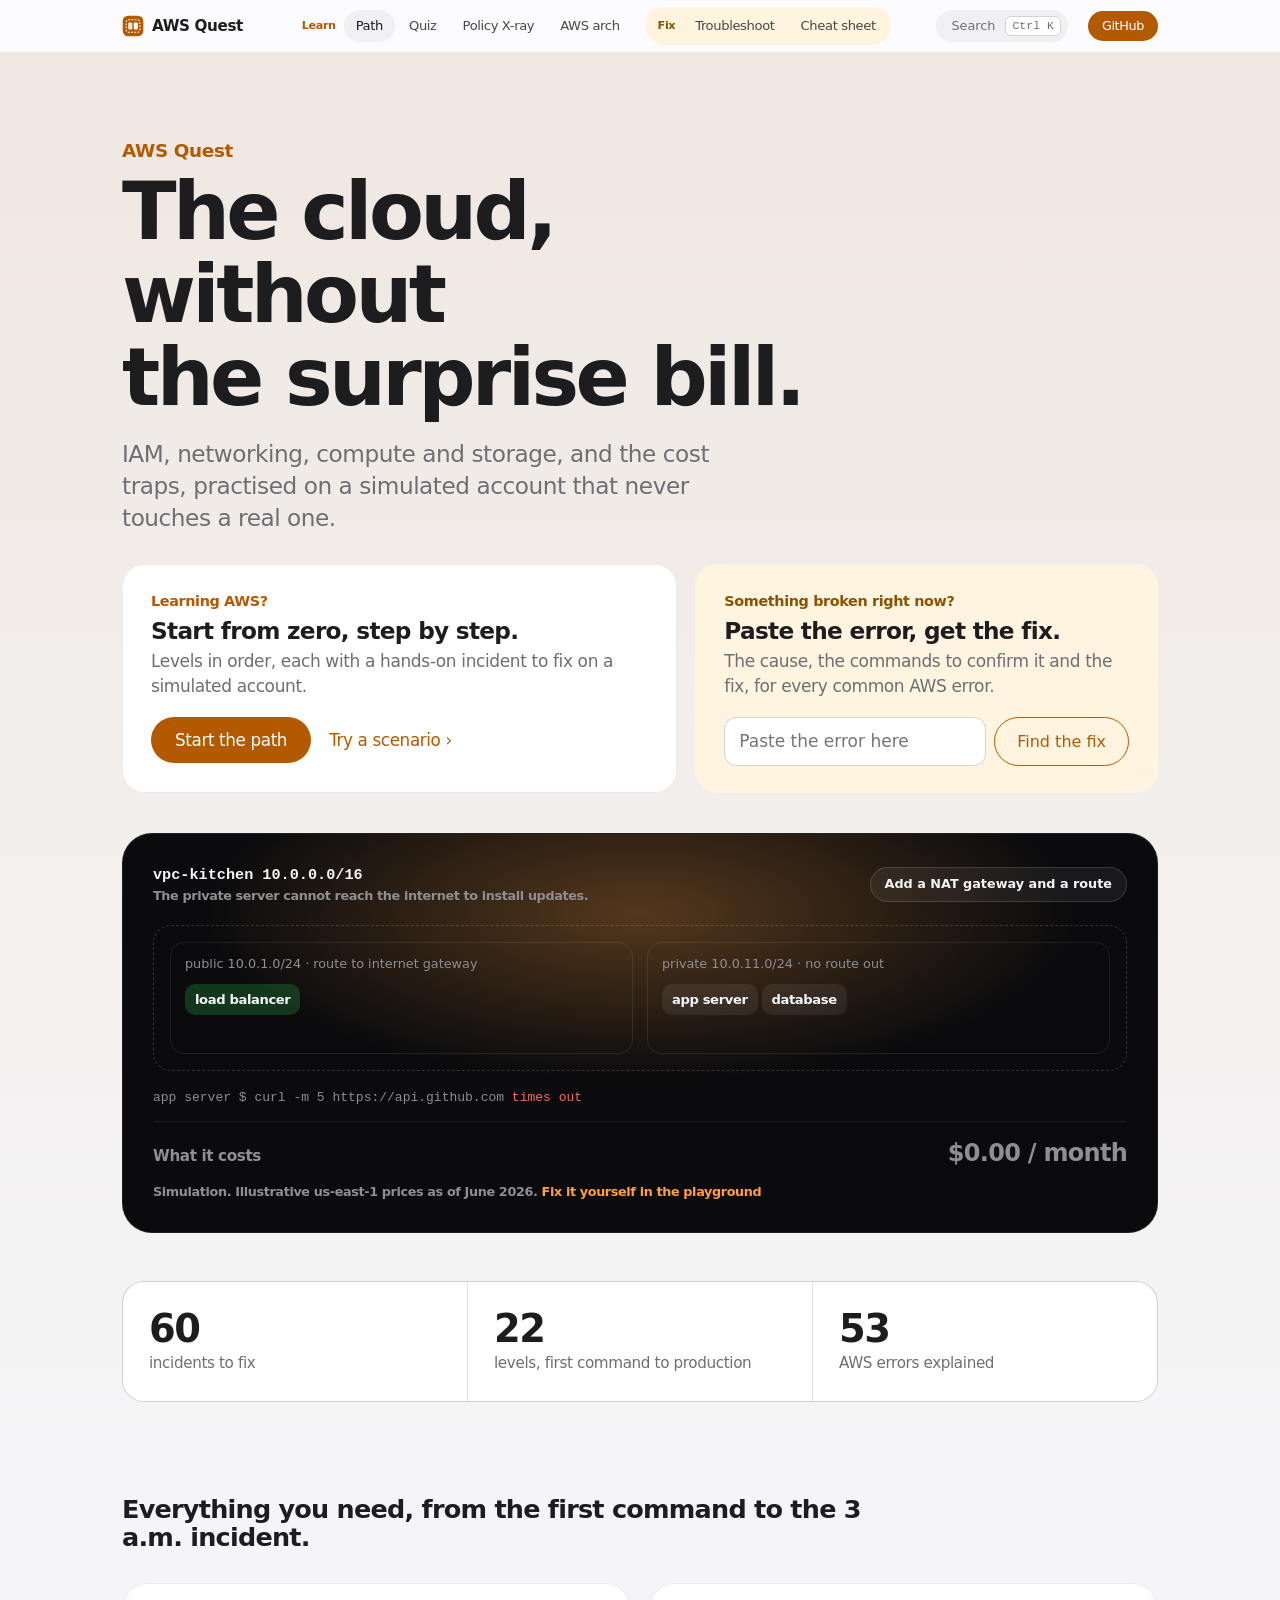
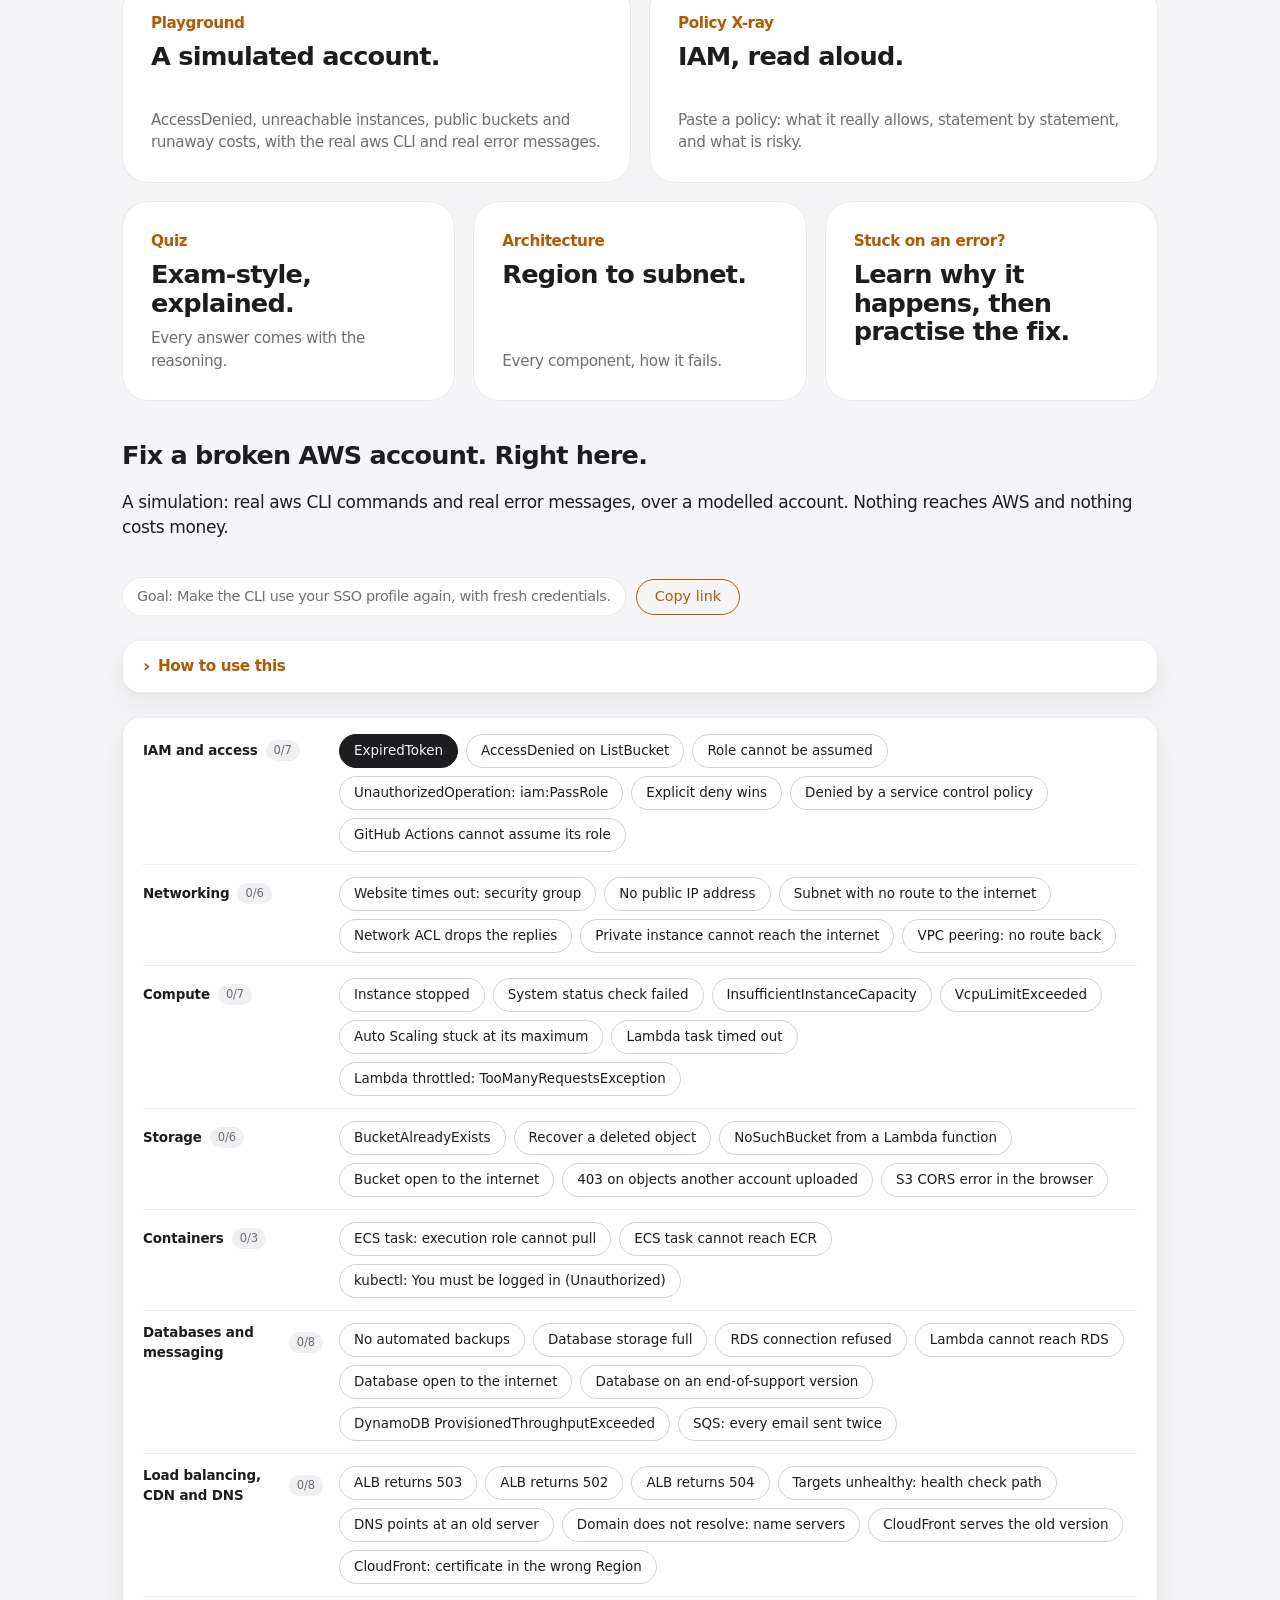
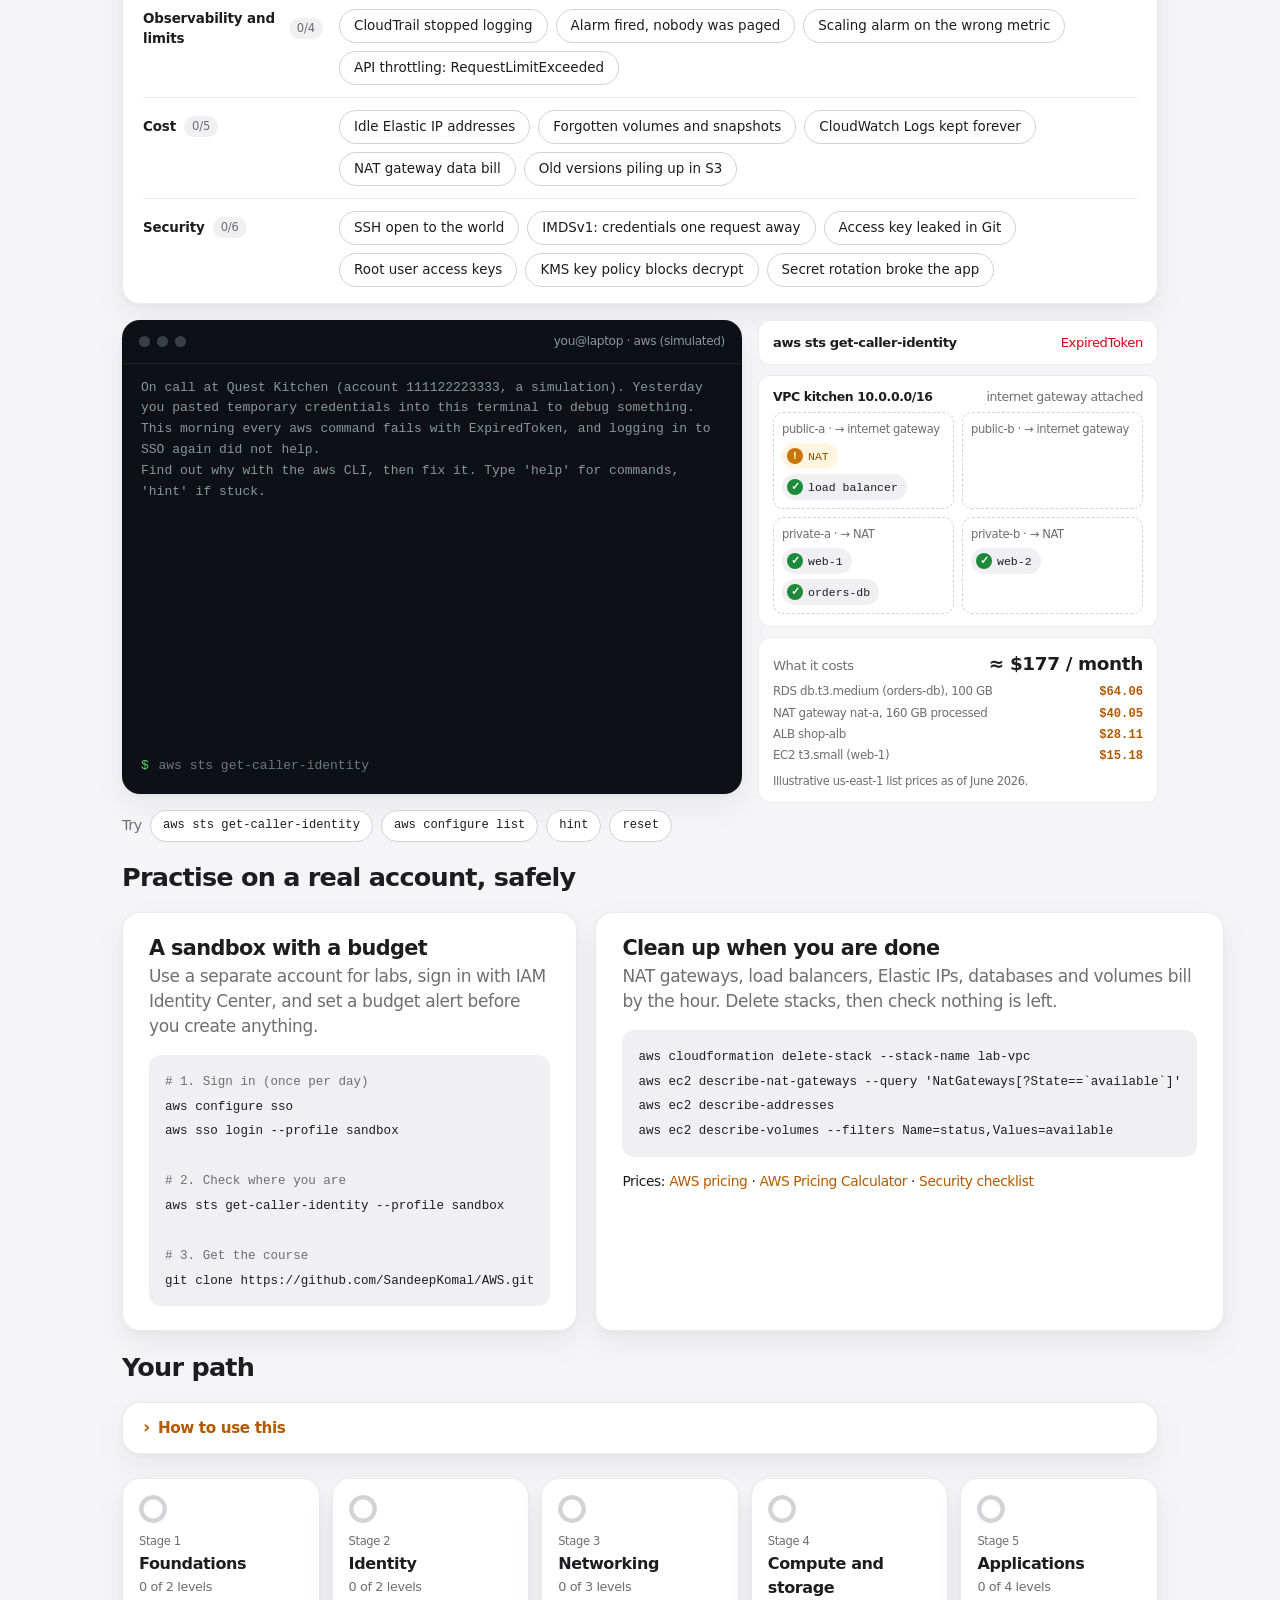
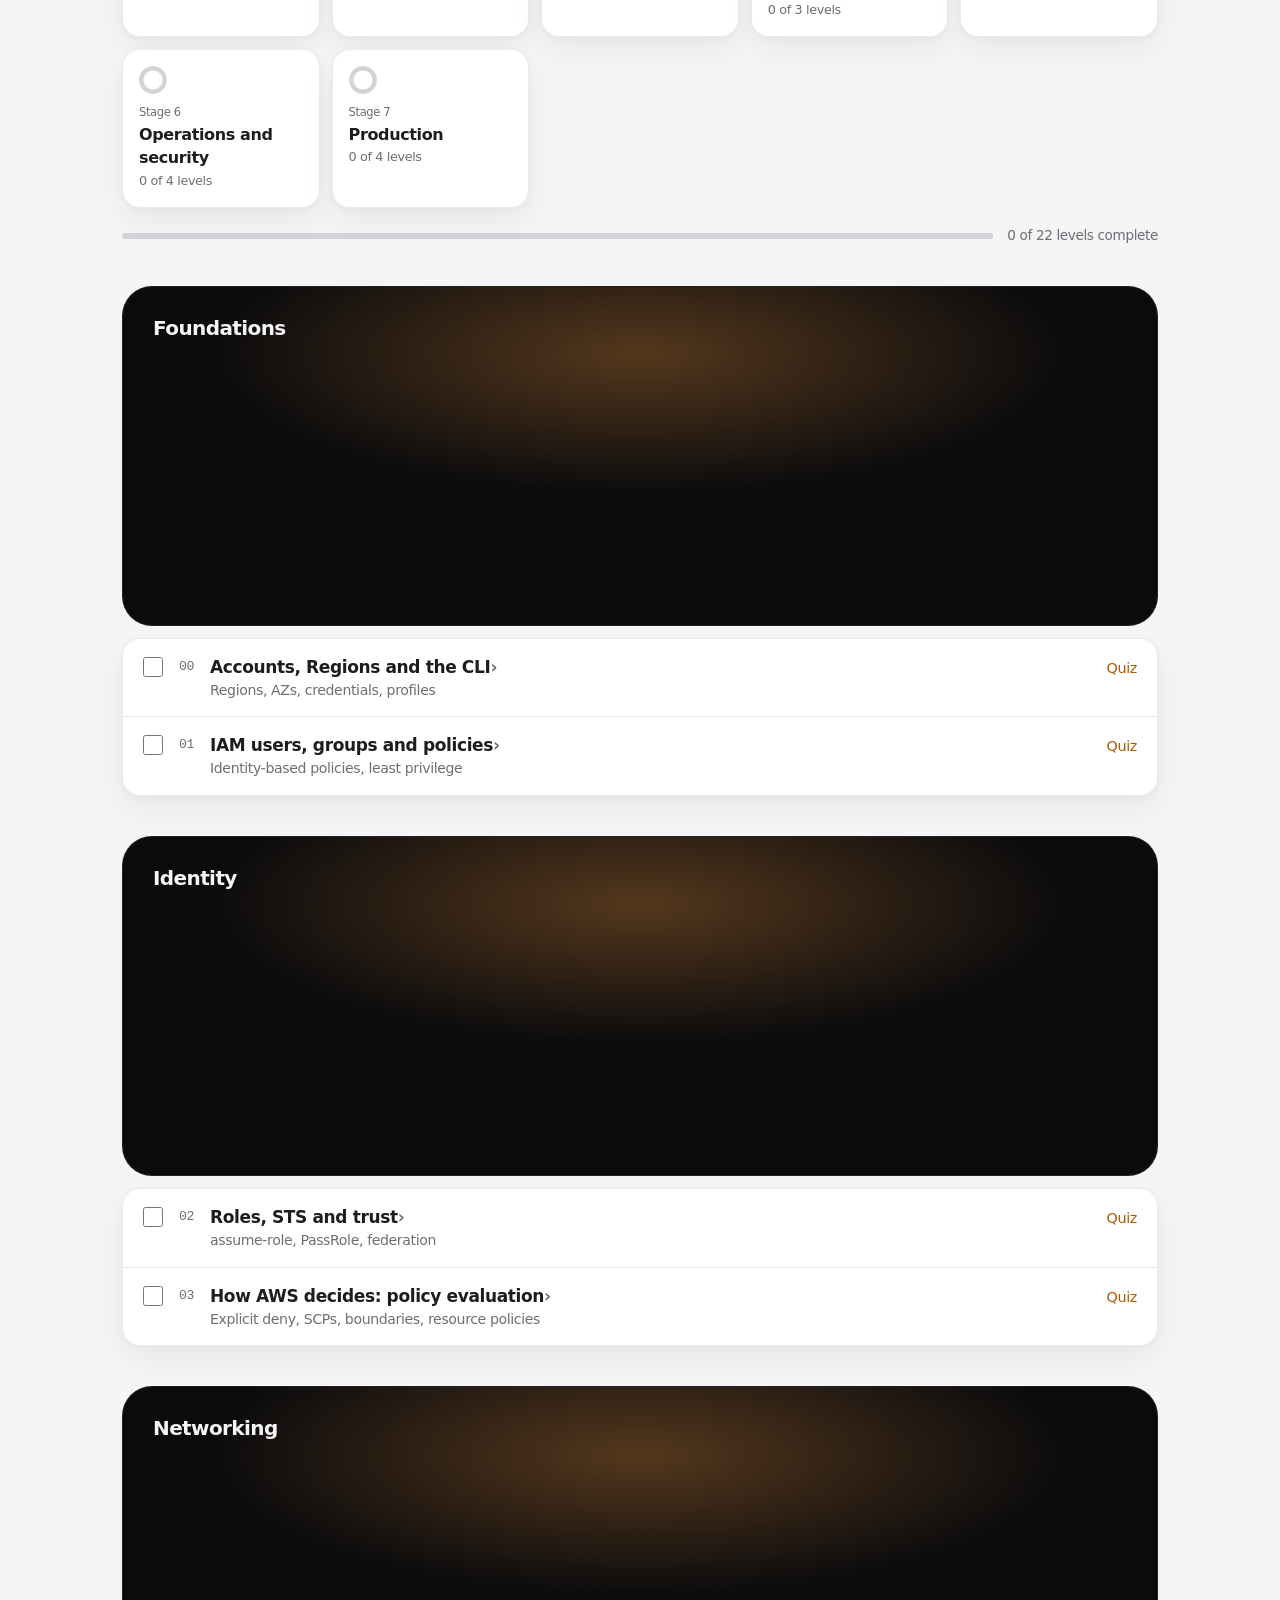
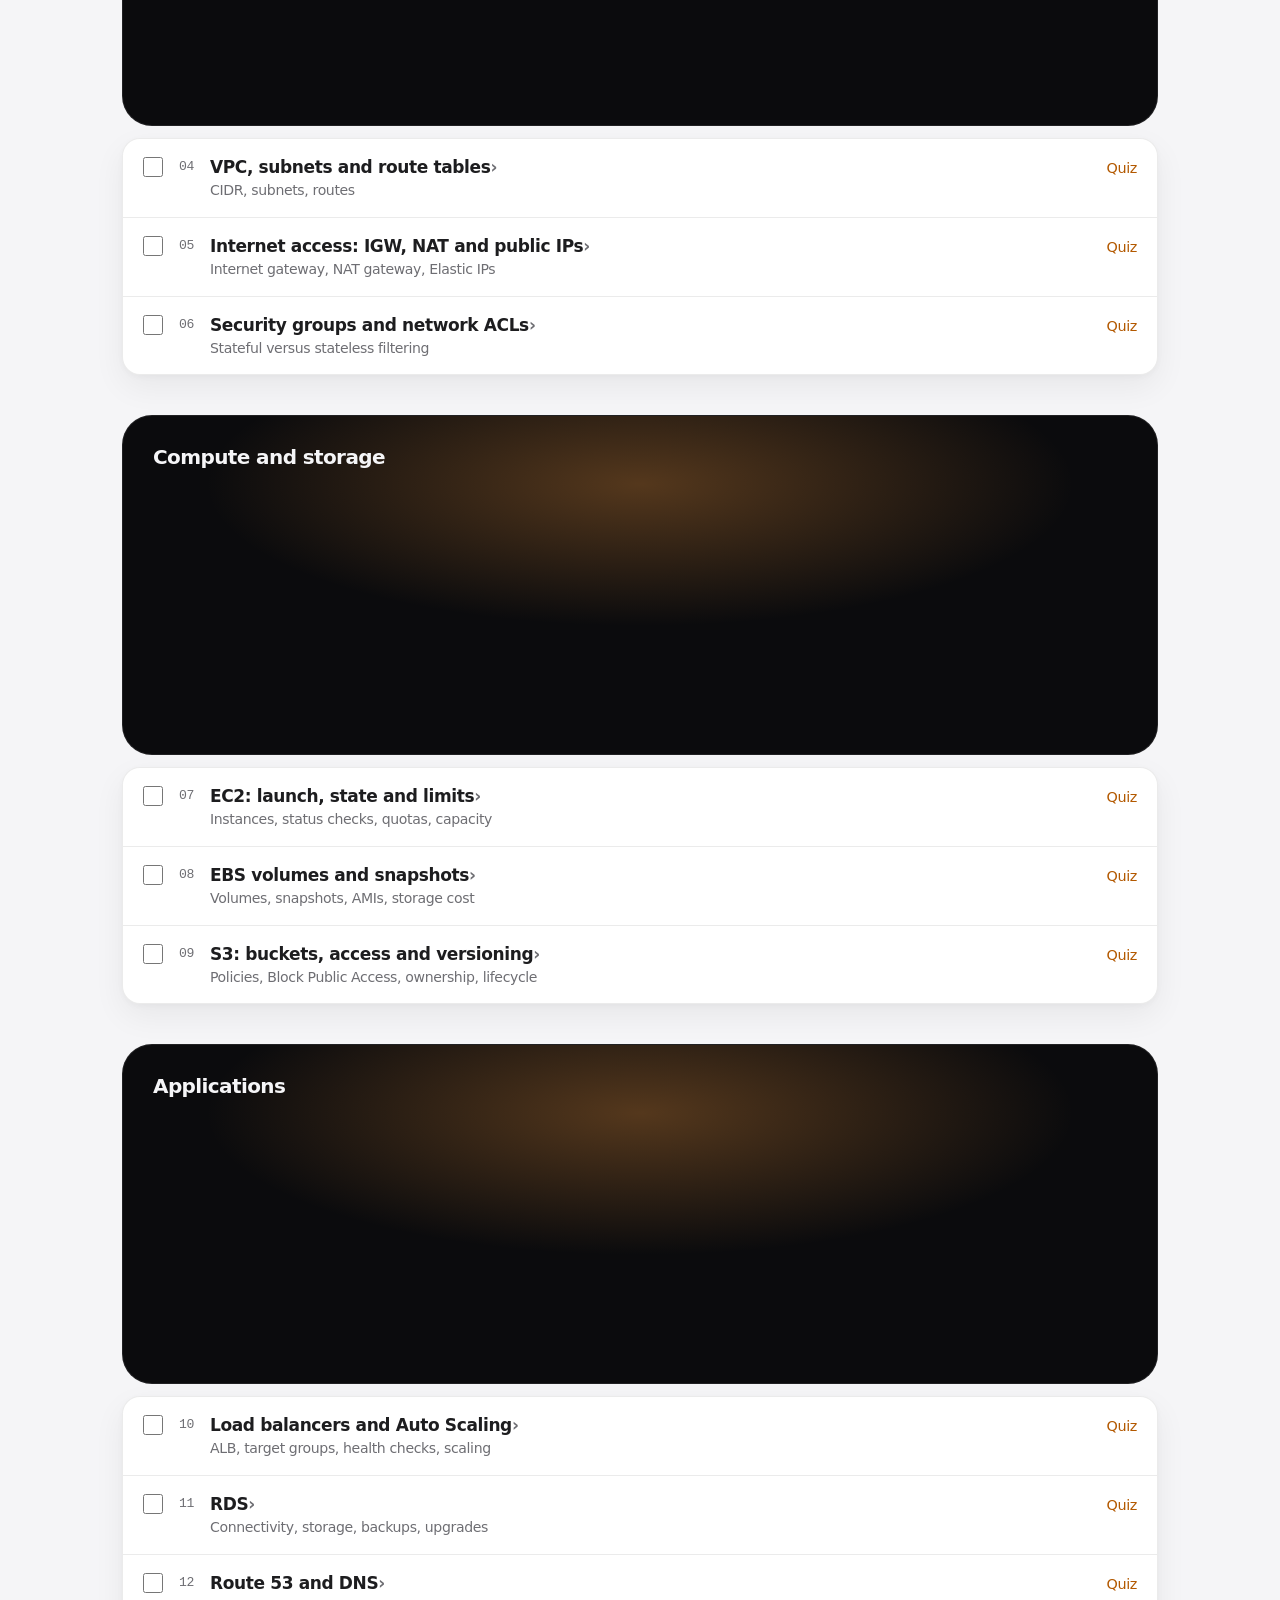
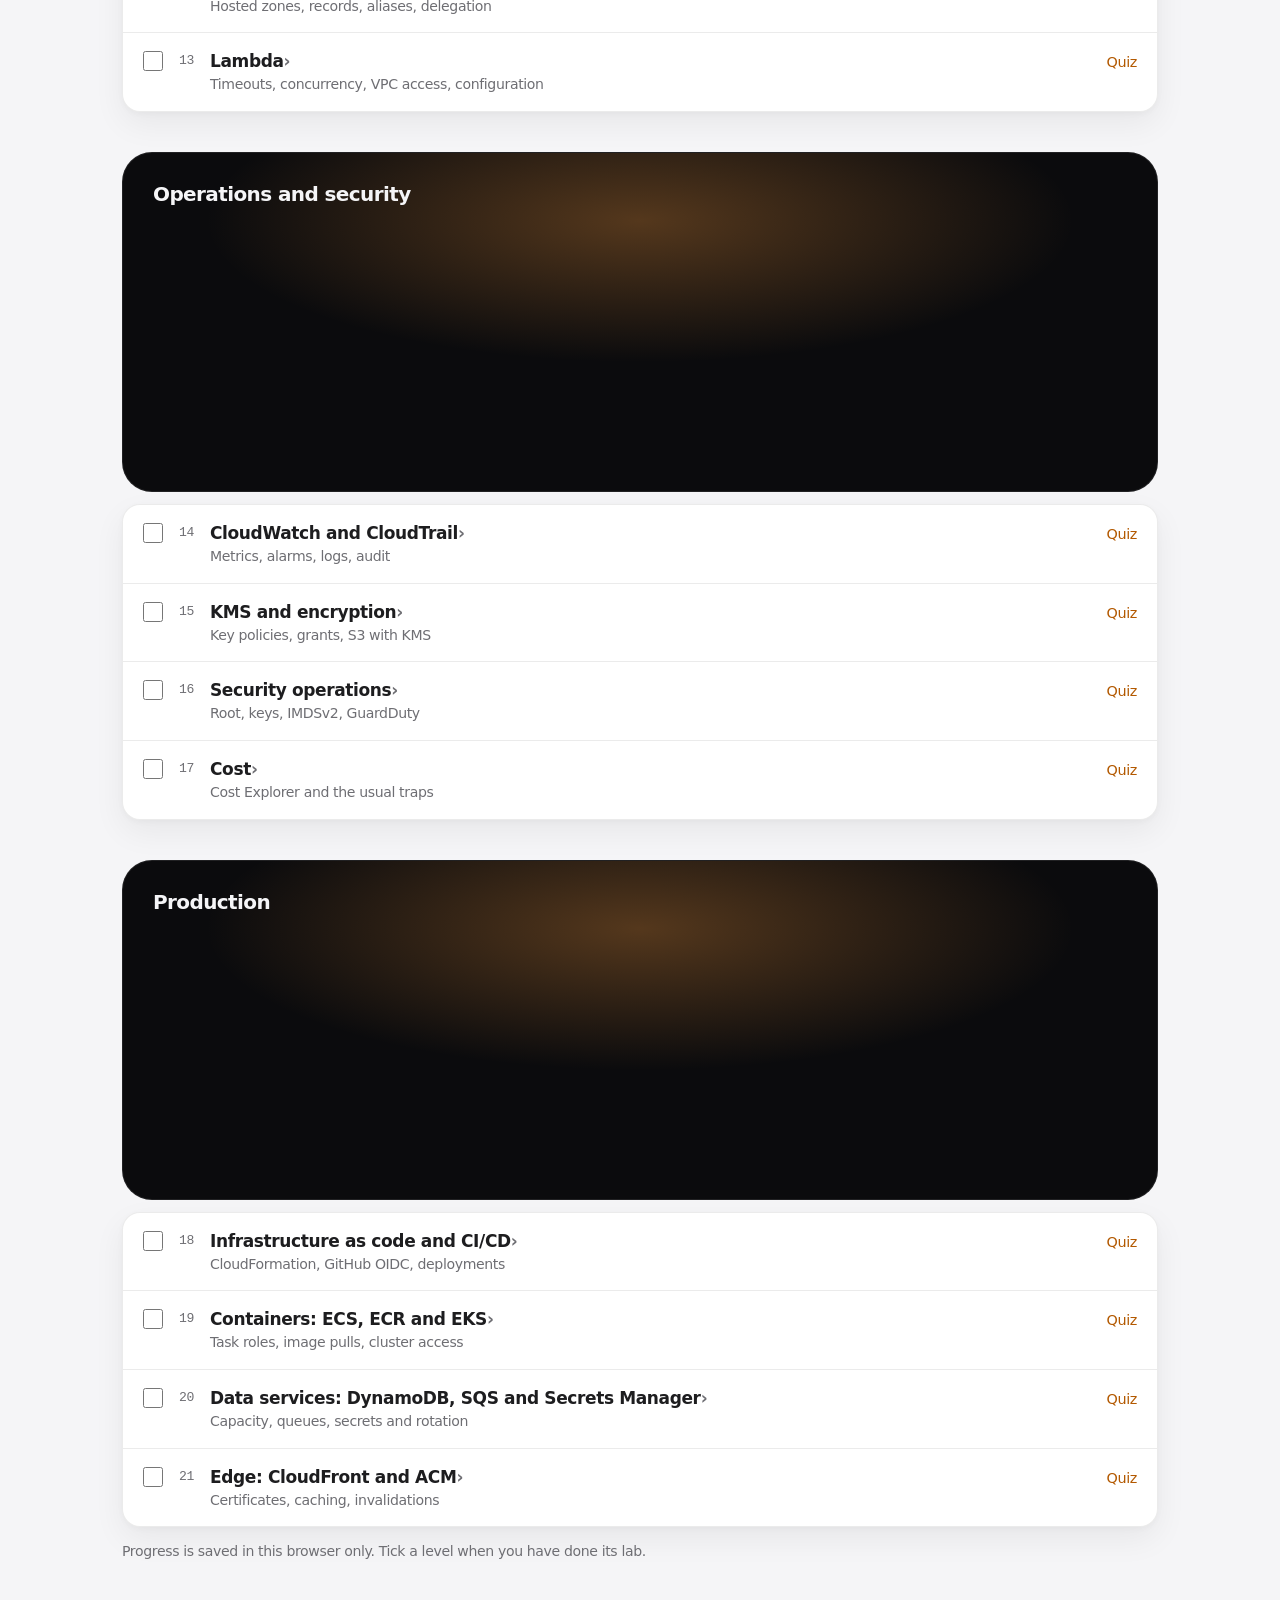
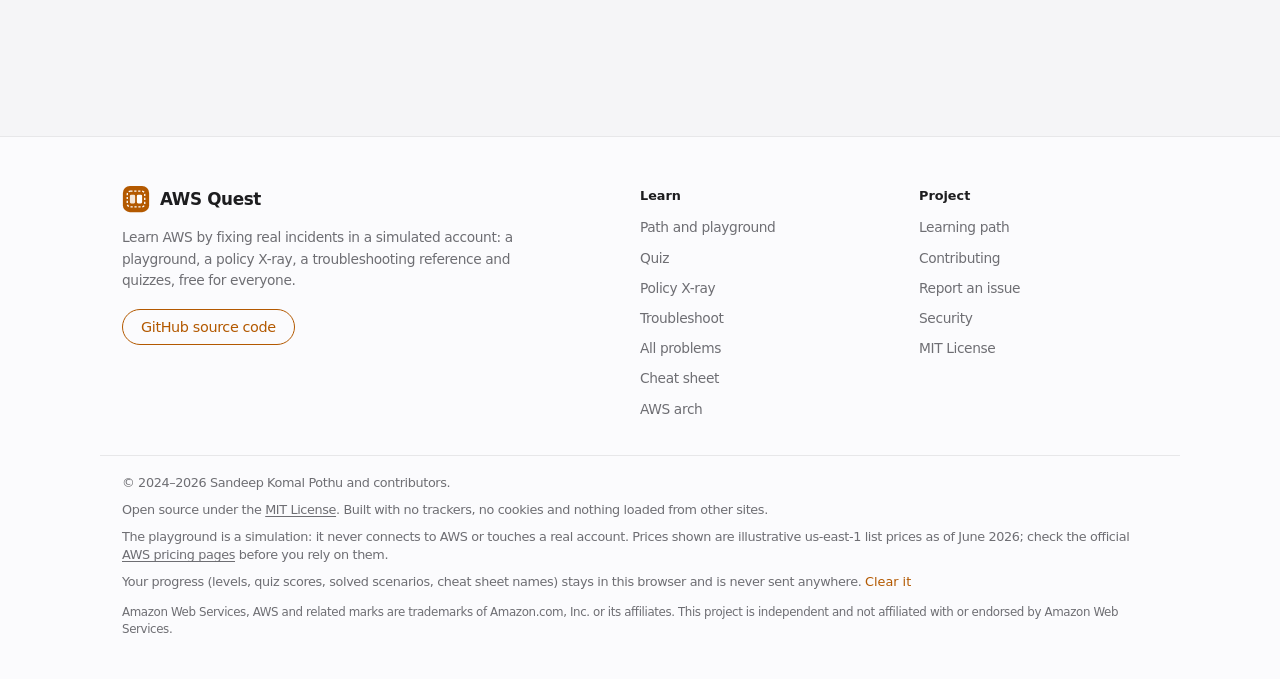
==== commit aec1220c: "Split the site into Learn and Fix modes People arrive either to learn the subject or because somethi" ====
--- a/site/index.html
+++ b/site/index.html
@@ -23,12 +23,18 @@
         AWS Quest
       </a>
       <nav aria-label="Sections">
-        <a href="#path" data-tab="path">Path</a>
-        <a href="#quiz" data-tab="quiz">Quiz</a>
-        <a href="#xray" data-tab="xray">Policy X-ray</a>
-        <a href="#doctor" data-tab="doctor">Troubleshoot</a>
-        <a href="#cheats" data-tab="cheats">Cheat sheet</a>
-        <a href="#arch" data-tab="arch">AWS arch</a>
+        <div class="mode learn" role="group" aria-label="Learn">
+          <span class="mode-k">Learn</span>
+          <a href="#path" data-tab="path">Path</a>
+          <a href="#quiz" data-tab="quiz">Quiz</a>
+          <a href="#xray" data-tab="xray">Policy X-ray</a>
+          <a href="#arch" data-tab="arch">AWS arch</a>
+        </div>
+        <div class="mode fix" role="group" aria-label="Fix">
+          <span class="mode-k">Fix</span>
+          <a href="#doctor" data-tab="doctor">Troubleshoot</a>
+          <a href="#cheats" data-tab="cheats">Cheat sheet</a>
+        </div>
       </nav>
       <button type="button" class="kbd-btn" id="palette-open" aria-label="Search the site (Ctrl+K)"><span>Search</span><kbd id="palette-key">Ctrl K</kbd></button>
       <a class="gh" id="gh-link" href="#">GitHub</a>
@@ -43,9 +49,25 @@
             <p class="eyebrow">AWS Quest</p>
             <h1>The cloud, without<br>the surprise bill.</h1>
             <p class="sub">IAM, networking, compute and storage, and the cost traps, practised on a simulated account that never touches a real one.</p>
-            <div class="actions">
-              <a class="btn" id="cta-start" href="#path-title">Start the path</a>
-              <a class="link" href="#pg-title">Try a scenario</a>
+          </div>
+          <div class="doors">
+            <div class="door learn">
+              <p class="door-k">Learning AWS?</p>
+              <h2>Start from zero, step by step.</h2>
+              <p>Levels in order, each with a hands-on incident to fix on a simulated account.</p>
+              <div class="actions">
+                <a class="btn" id="cta-start" href="#path-title">Start the path</a>
+                <a class="link" href="#pg-title">Try a scenario</a>
+              </div>
+            </div>
+            <div class="door fix">
+              <p class="door-k">Something broken right now?</p>
+              <h2>Paste the error, get the fix.</h2>
+              <p>The cause, the commands to confirm it and the fix, for every common AWS error.</p>
+              <div class="door-search">
+                <input id="door-q" type="search" placeholder="Paste the error here" aria-label="Paste an error" autocomplete="off" spellcheck="false">
+                <button type="button" class="pill" id="door-go">Find the fix</button>
+              </div>
             </div>
           </div>
           <div class="stage" id="stage" aria-label="A VPC with and without a NAT gateway"></div>
@@ -63,9 +85,9 @@
           <div class="bento">
             <a class="tile wide" href="#pg-title"><div><div class="k">Playground</div><h3>A simulated account.</h3></div><p>AccessDenied, unreachable instances, public buckets and runaway costs, with the real aws CLI and real error messages.</p></a>
             <a class="tile wide" href="#xray"><div><div class="k">Policy X-ray</div><h3>IAM, read aloud.</h3></div><p>Paste a policy: what it really allows, statement by statement, and what is risky.</p></a>
-            <a class="tile" href="#doctor"><div><div class="k">Troubleshoot</div><h3>Paste the error.</h3></div><p>Meaning, cause, confirm, fix, prevent.</p></a>
             <a class="tile" href="#quiz"><div><div class="k">Quiz</div><h3>Exam-style, explained.</h3></div><p>Every answer comes with the reasoning.</p></a>
             <a class="tile" href="#arch"><div><div class="k">Architecture</div><h3>Region to subnet.</h3></div><p>Every component, how it fails.</p></a>
+            <a class="tile" href="#doctor"><div><div class="k">Stuck on an error?</div><h3>Learn why it happens, then practise the fix.</h3></div></a>
           </div>
         </section>
 
@@ -187,8 +209,9 @@
     </section>
 
     <section id="tab-doctor" class="tab wrap" hidden>
-      <h2>Troubleshoot an AWS error</h2>
-      <p class="lede">Paste the error message, or pick a symptom. Each entry gives the exact error text, what it means, the causes, how to confirm, the fix, how to prevent it, and a scenario to practise.</p>
+      <p class="mode-banner"><strong>Fix mode.</strong> For when something is broken right now. Learning AWS instead? <a href="#path">Start the path</a>.</p>
+      <h2>Stuck on an error?</h2>
+      <p class="lede">Paste the error message, or pick a symptom. Each answer explains why it happens, how to confirm it and how to fix and prevent it, then gives you a safe scenario to break and fix it yourself, so you recognise it next time.</p>
       <div class="guide-slot" data-guide="doctor"></div>
       <label class="field wide-field">Paste an error, or search
         <textarea id="doctor-q" rows="2" spellcheck="false" placeholder="An error occurred (AccessDenied) when calling the ListObjectsV2 operation: ..."></textarea>
--- a/site/style.css
+++ b/site/style.css
@@ -93,6 +93,13 @@
 .top nav a { color: var(--text); opacity: .8; padding: 6px 12px; border-radius: 99px; white-space: nowrap; font-size: .82rem; transition: opacity .2s, background .2s; }
 .top nav a:hover { opacity: 1; text-decoration: none; }
 .top nav a[aria-current="page"] { opacity: 1; background: var(--code-bg); font-weight: 500; }
+/* Two modes: Learn (the course) and Fix (the reference for something broken now). */
+.top nav { align-items: center; gap: 10px; }
+.mode { display: flex; align-items: center; gap: 2px; padding: 3px; border-radius: 99px; }
+.mode-k { font-size: .7rem; font-weight: 600; padding: 0 6px 0 10px; color: var(--accent); }
+.mode.fix { background: var(--warn-soft); }
+.mode.fix .mode-k { color: var(--warn-text); }
+.mode.fix a[aria-current="page"] { background: var(--surface); }
 .gh { display: inline-flex; align-items: center; font-size: .8rem; font-weight: 500; color: var(--on-accent); background: var(--accent); border-radius: 99px; padding: 6px 14px; transition: background .2s; }
 .gh:hover { background: var(--accent-hover); text-decoration: none; }
 
@@ -111,6 +118,19 @@
 .btn:hover { background: var(--accent-hover); text-decoration: none; }
 .link { font-size: 1.05rem; }
 .link::after { content: " ›"; }
+.doors { display: grid; grid-template-columns: 1.2fr 1fr; gap: 18px; margin-top: 8px; }
+.door { padding: 26px 28px; border-radius: 22px; border: 1px solid var(--hair); background: var(--surface); color: var(--text); display: flex; flex-direction: column; gap: 6px; }
+.door h2 { margin: 0; font-size: 1.45rem; letter-spacing: -.03em; }
+.door p { margin: 0; color: var(--muted); }
+.door .door-k { font-size: .9rem; font-weight: 600; color: var(--accent); }
+.door.fix { background: var(--warn-soft); border-color: transparent; }
+.door.fix .door-k { color: var(--warn-text); }
+.door .actions { margin-top: 12px; }
+.door-search { display: flex; gap: 8px; margin-top: 12px; }
+.door-search input { flex: 1; min-width: 0; border-radius: 99px; padding: 10px 16px; }
+.mode-banner { margin: 32px 0 0; padding: 12px 16px; border-radius: var(--radius-sm); background: var(--warn-soft); font-size: .95rem; }
+.mode-banner strong { color: var(--warn-text); }
+.mode-banner + h2 { margin-top: 28px; }
 .pill {
   display: inline-flex; align-items: center; justify-content: center; gap: 6px; min-height: 44px; padding: 0 22px;
   border-radius: 99px; font: inherit; font-size: 1rem; color: var(--accent); background: transparent;
@@ -297,6 +317,9 @@
 #doctor-out ul { margin: 0; padding-left: 20px; }
 .doctor-practise { display: flex; flex-wrap: wrap; align-items: center; gap: 8px; margin-top: 16px; }
 .doctor-practise > span { margin-right: 4px; }
+.learn-it { margin-top: 24px; padding: 18px 20px; border-radius: var(--radius-sm); background: var(--accent-soft); border: 1px solid var(--hair); }
+#doctor-out .learn-it h4 { margin-top: 0; color: var(--text); }
+.learn-it > p { margin: 4px 0 0; }
 
 /* Cheat sheet */
 .group { font-size: 1rem; color: var(--muted); margin: 28px 0 10px; font-weight: 600; }
@@ -504,8 +527,13 @@
   .top-inner { gap: 6px 10px; flex-wrap: wrap; height: auto; padding-top: 8px; padding-bottom: 6px; }
   .gh { display: none; }
   .brand { font-size: .95rem; flex: 1; }
-  .top nav { order: 3; flex-basis: 100%; display: grid; grid-template-columns: repeat(3, 1fr); gap: 2px; margin: 0 -8px; }
-  .top nav a { padding: 6px 4px; text-align: center; }
+  .top nav { order: 3; flex-basis: 100%; flex-wrap: wrap; gap: 6px; margin: 0 -8px; }
+  .top nav a { padding: 6px 8px; text-align: center; }
+  .mode { flex-wrap: wrap; justify-content: center; }
+  .mode-k { padding: 0 4px 0 8px; }
+  .doors { grid-template-columns: minmax(0, 1fr); }
+  .door { padding: 22px; }
+  .door-search { flex-direction: column; }
   .kbd-btn span { display: none; }
   .kbd-btn { padding: 5px; }
   .hero { padding: 48px 0 8px; }
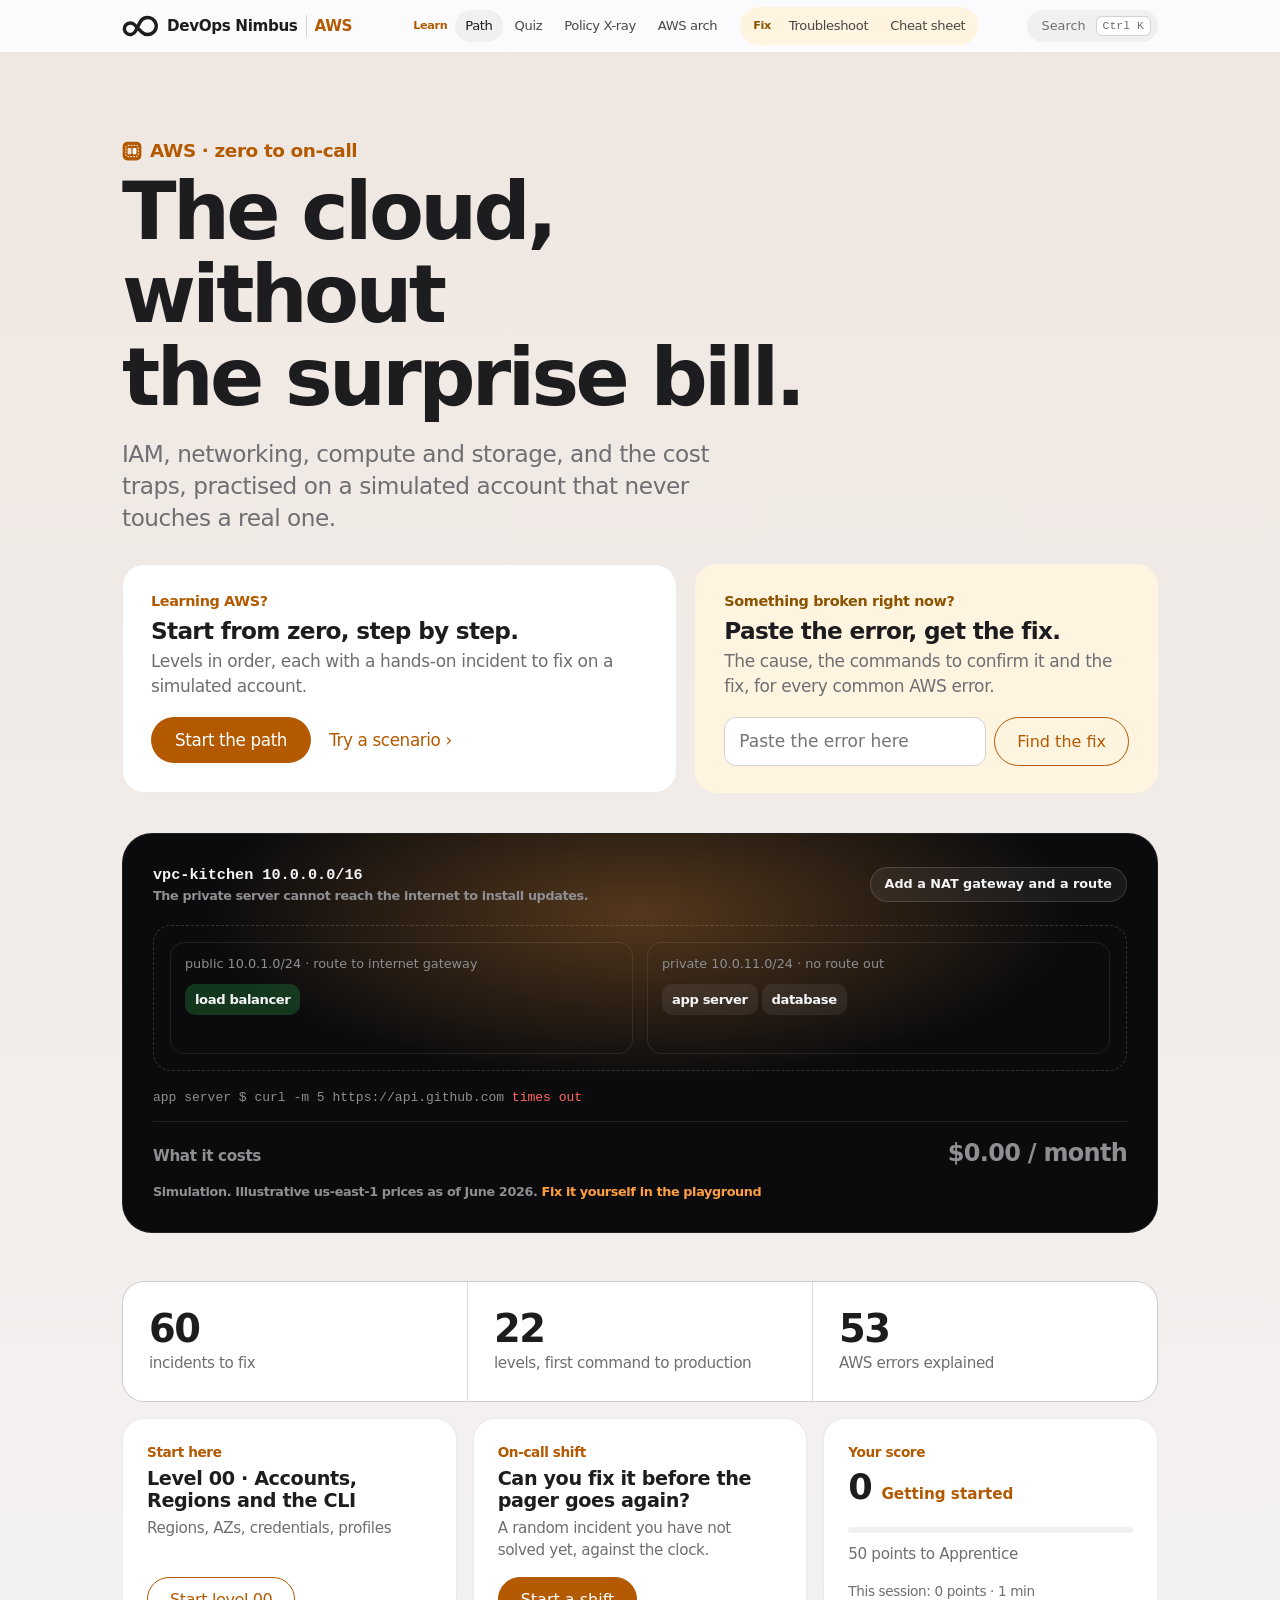
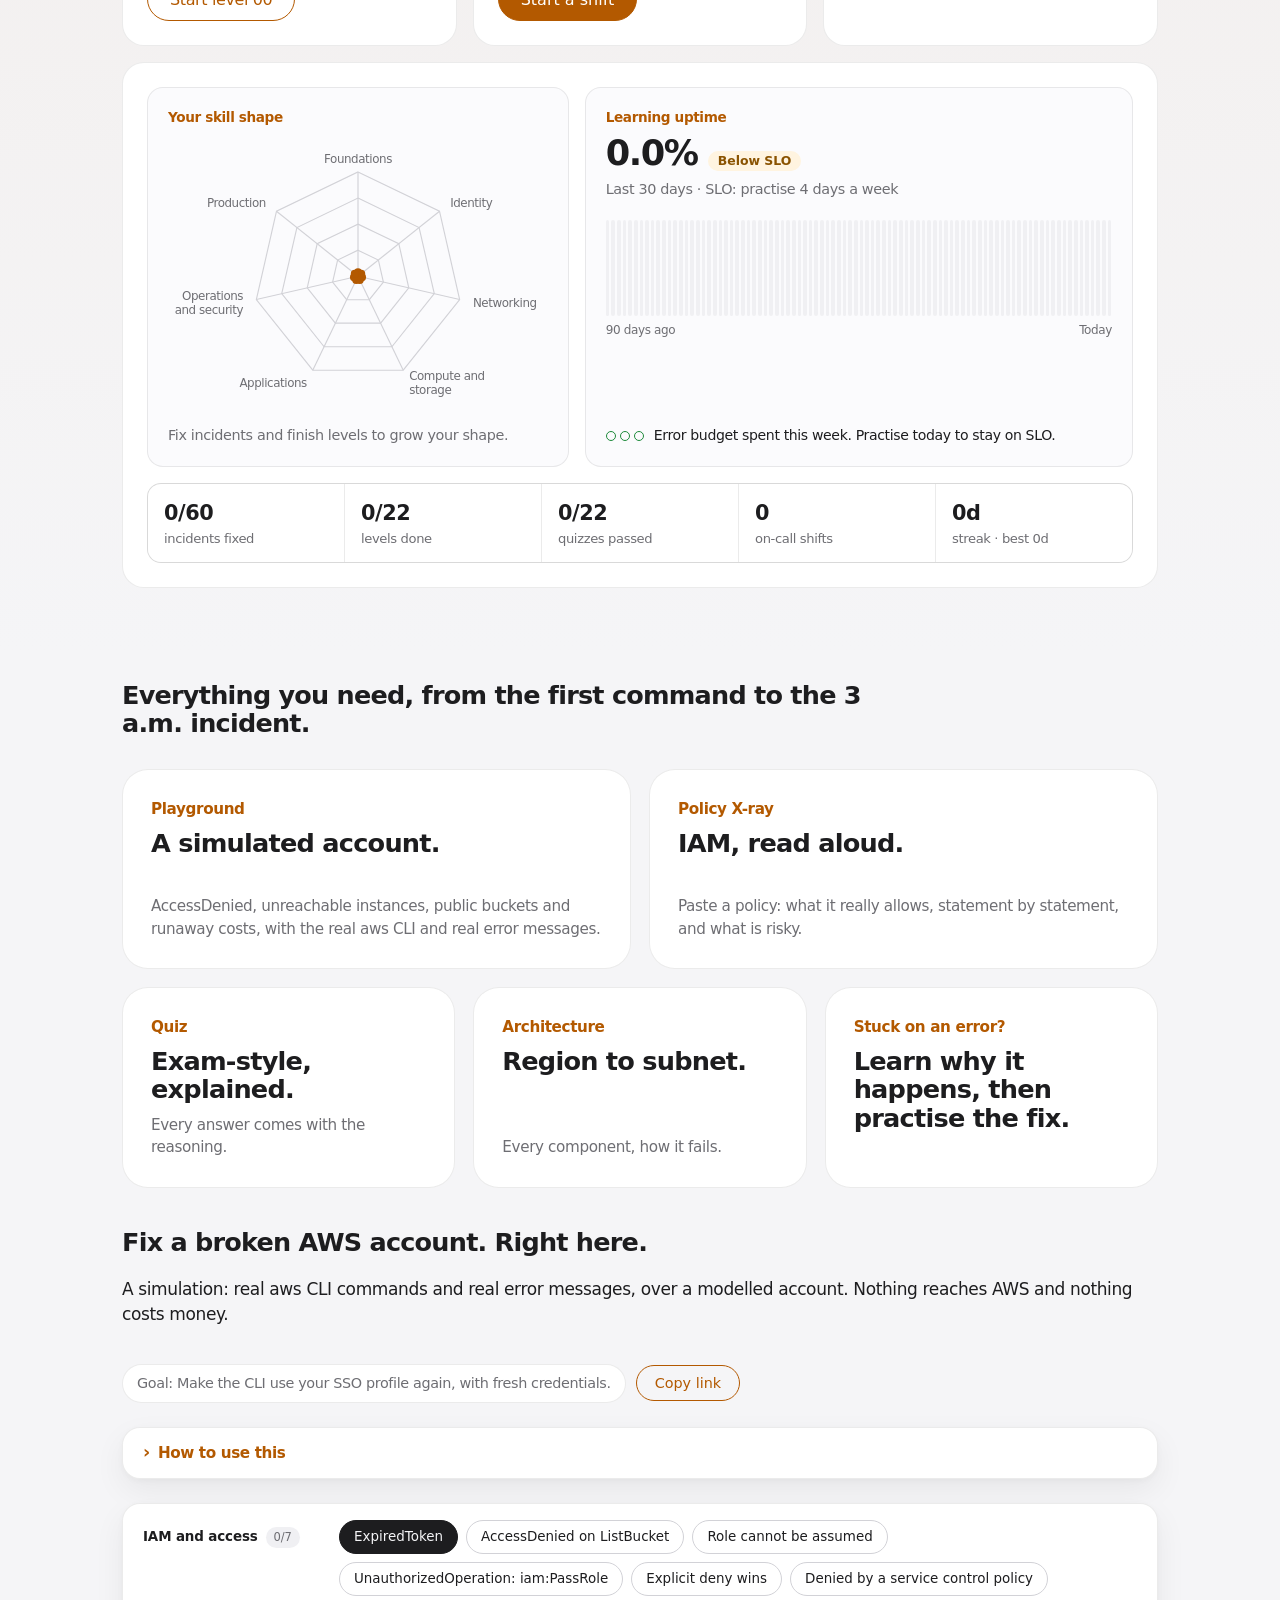
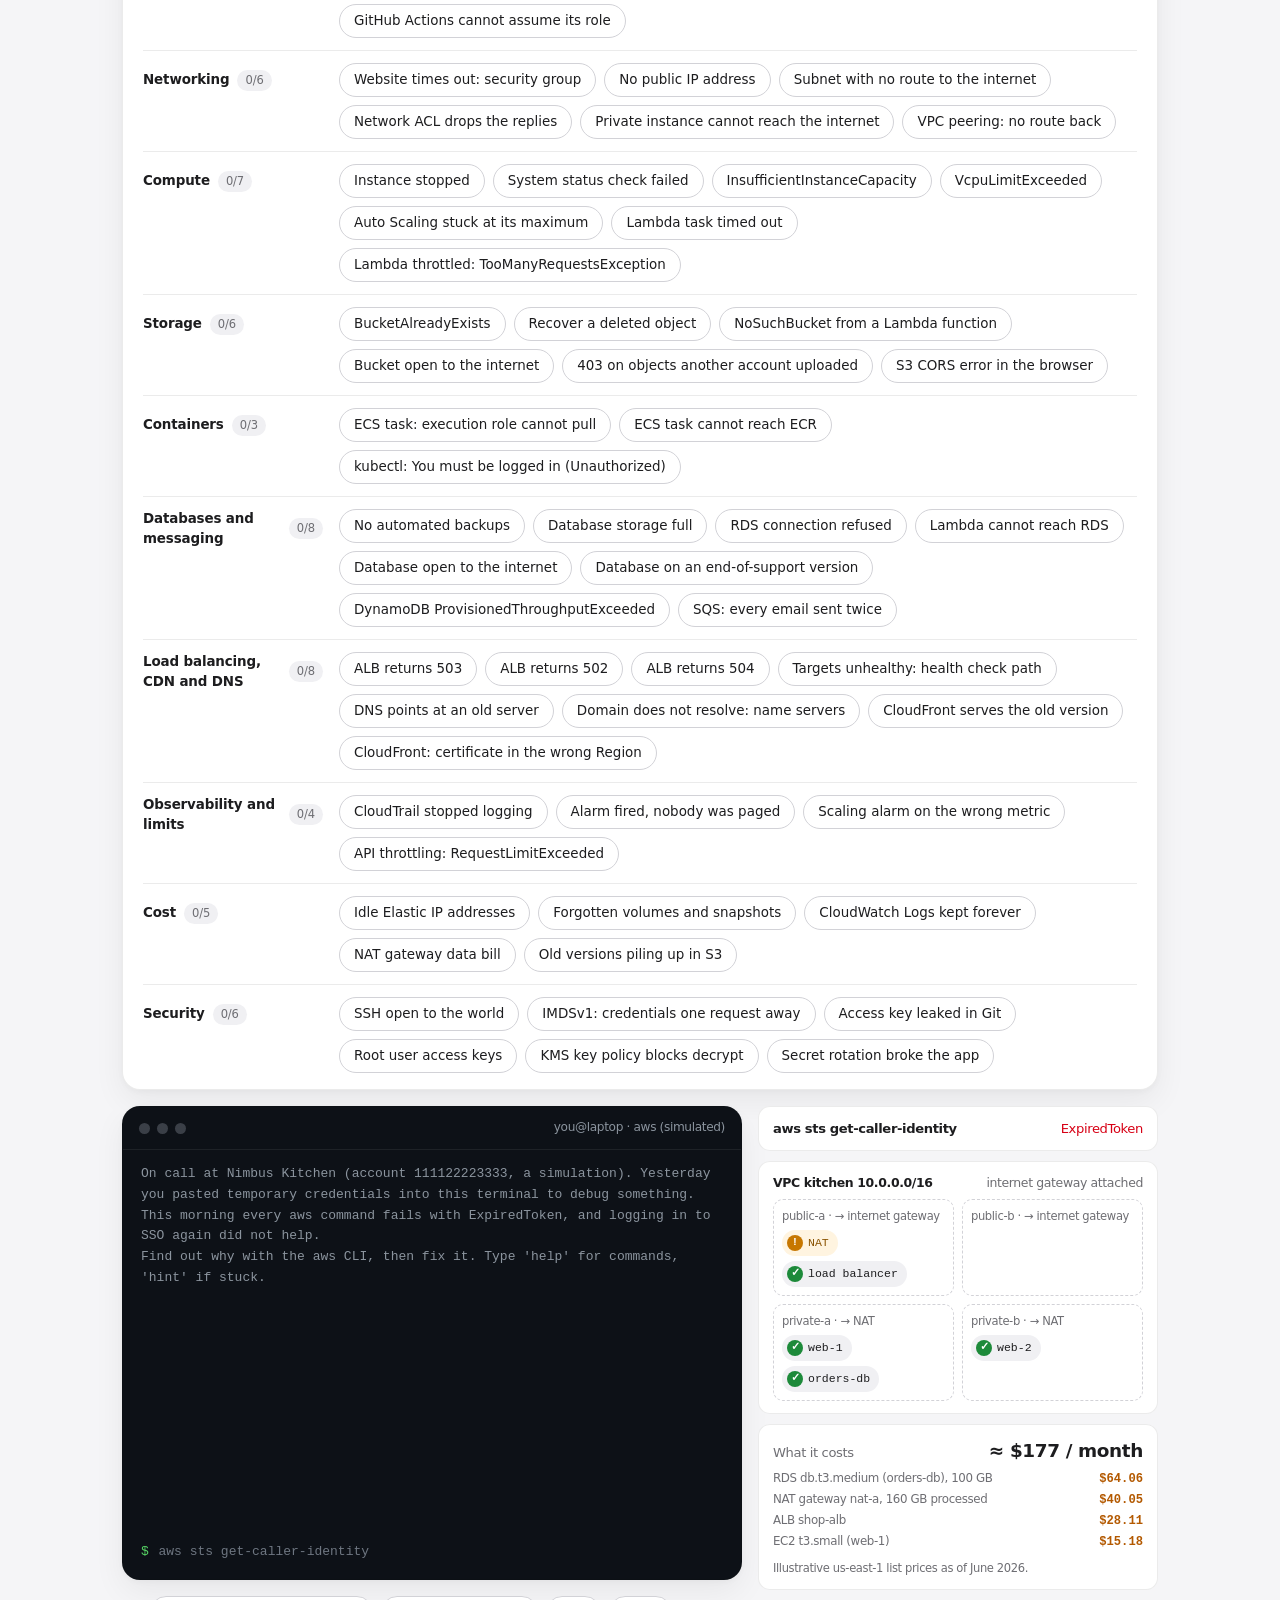
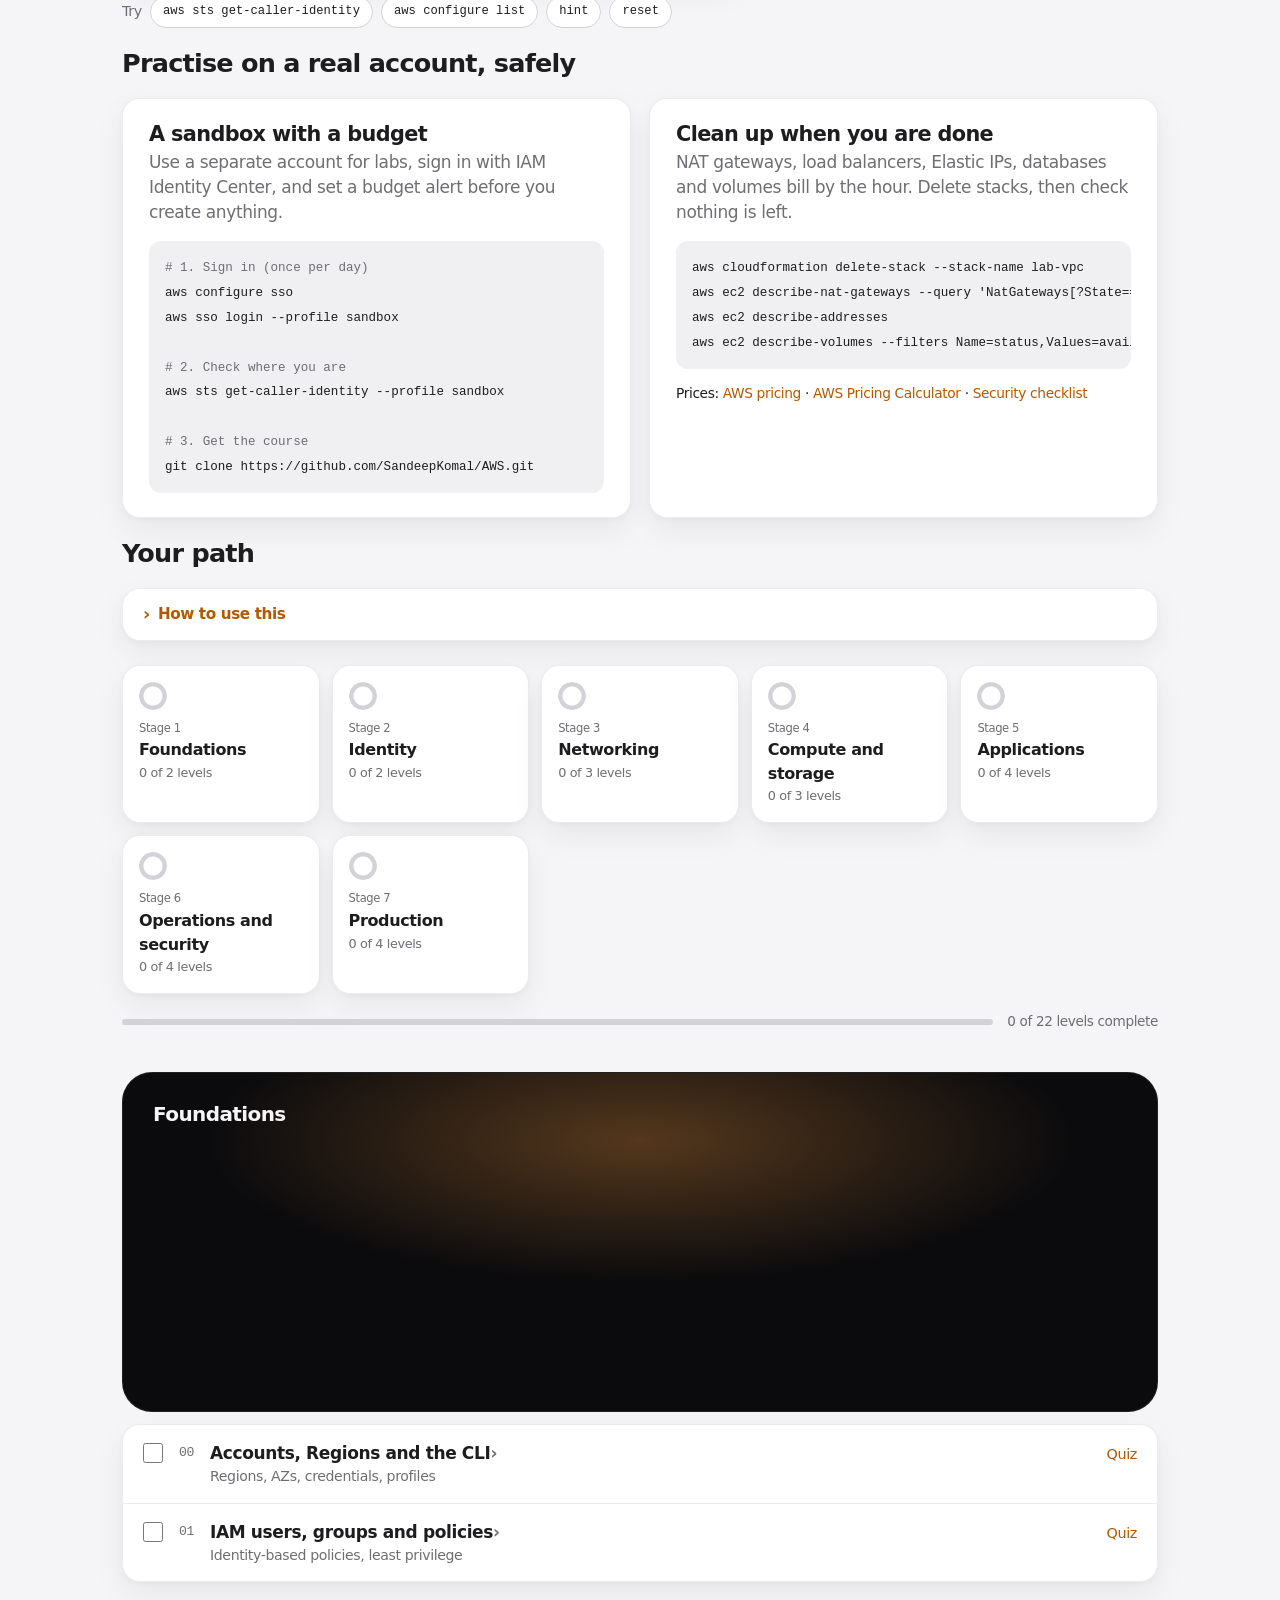
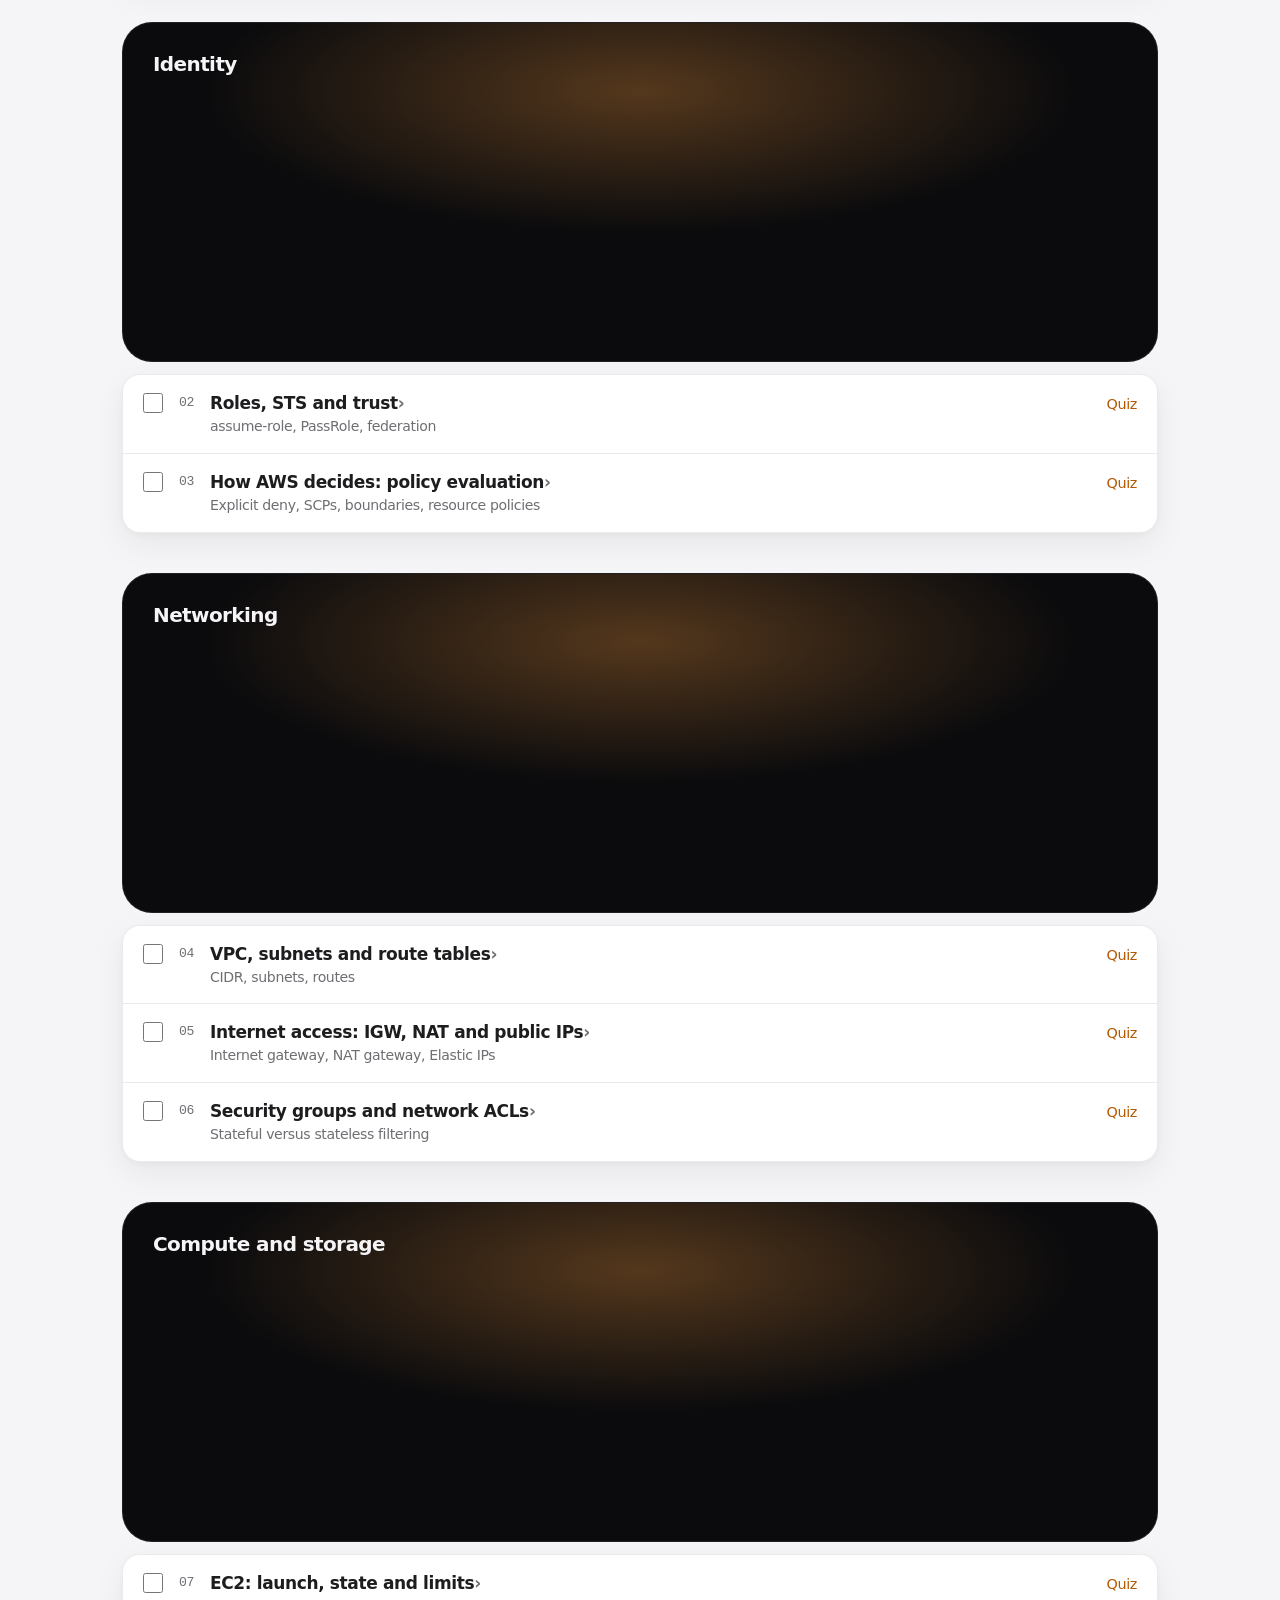
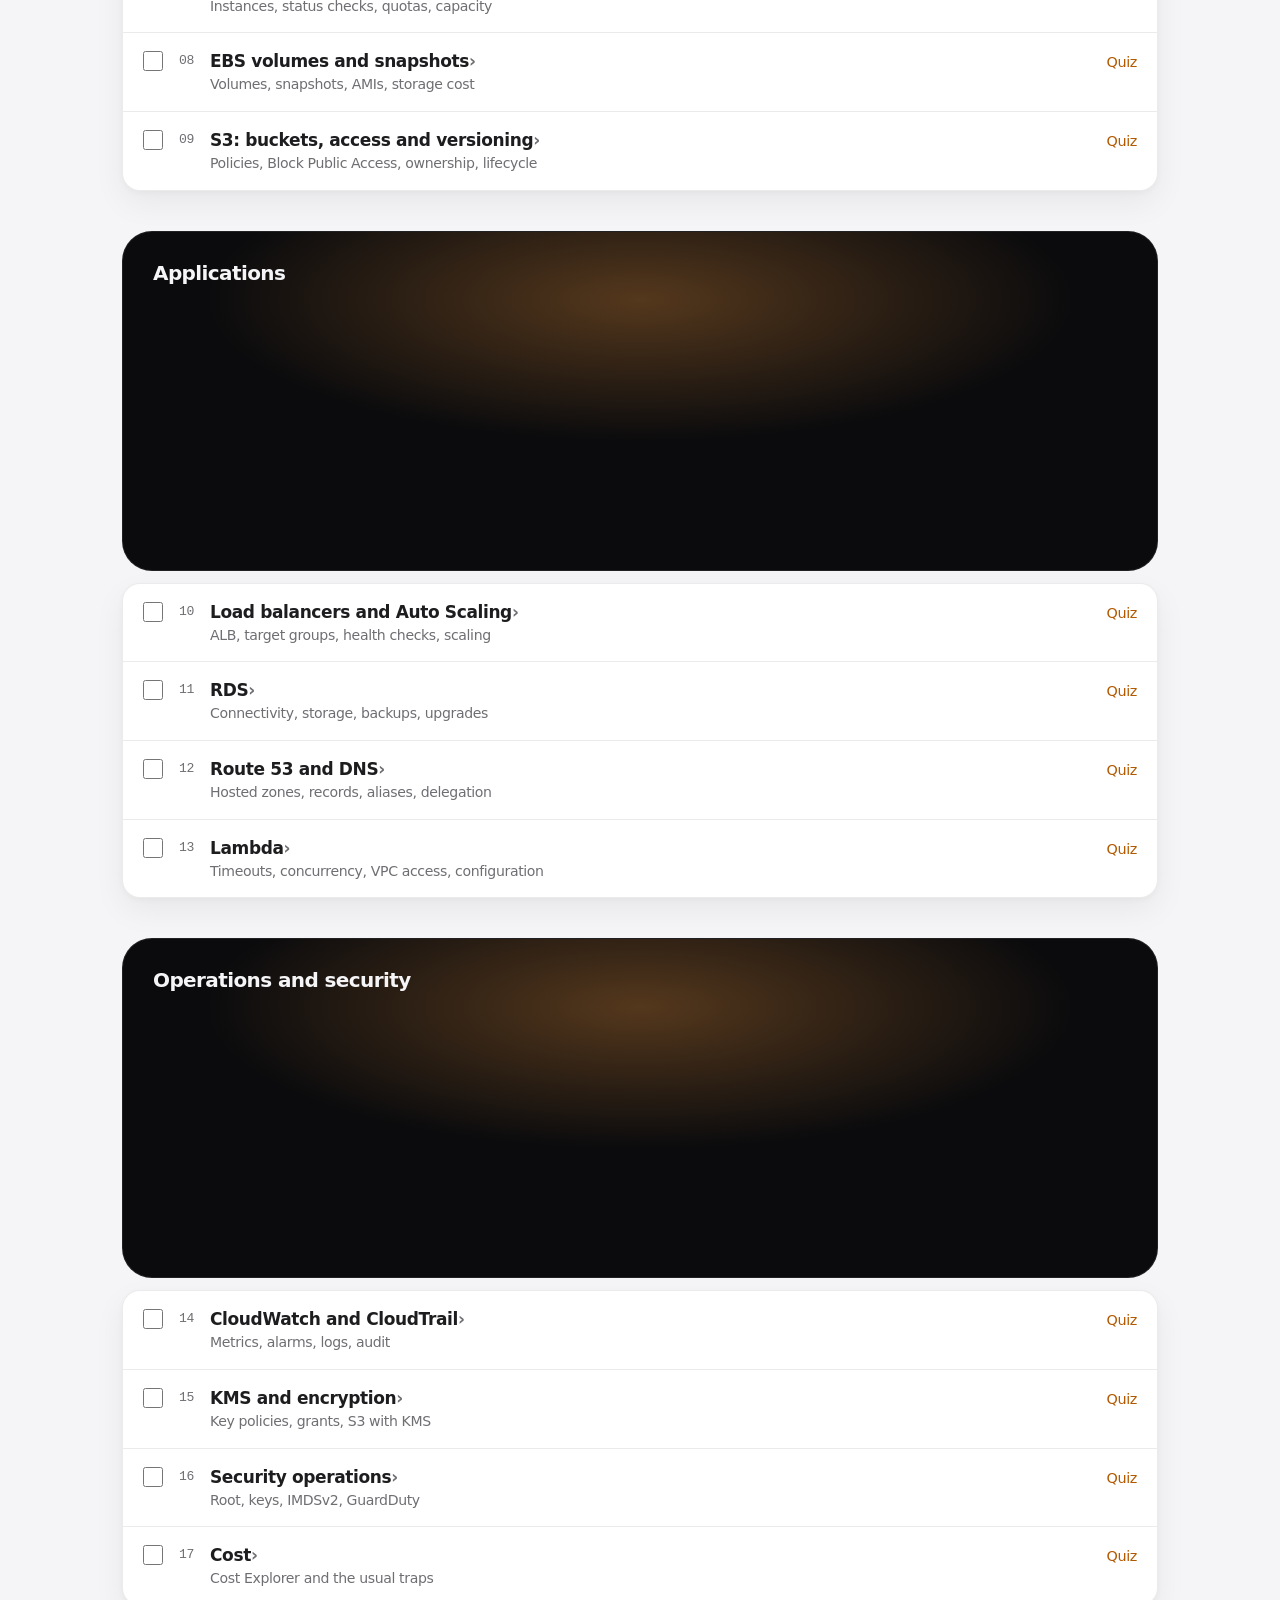
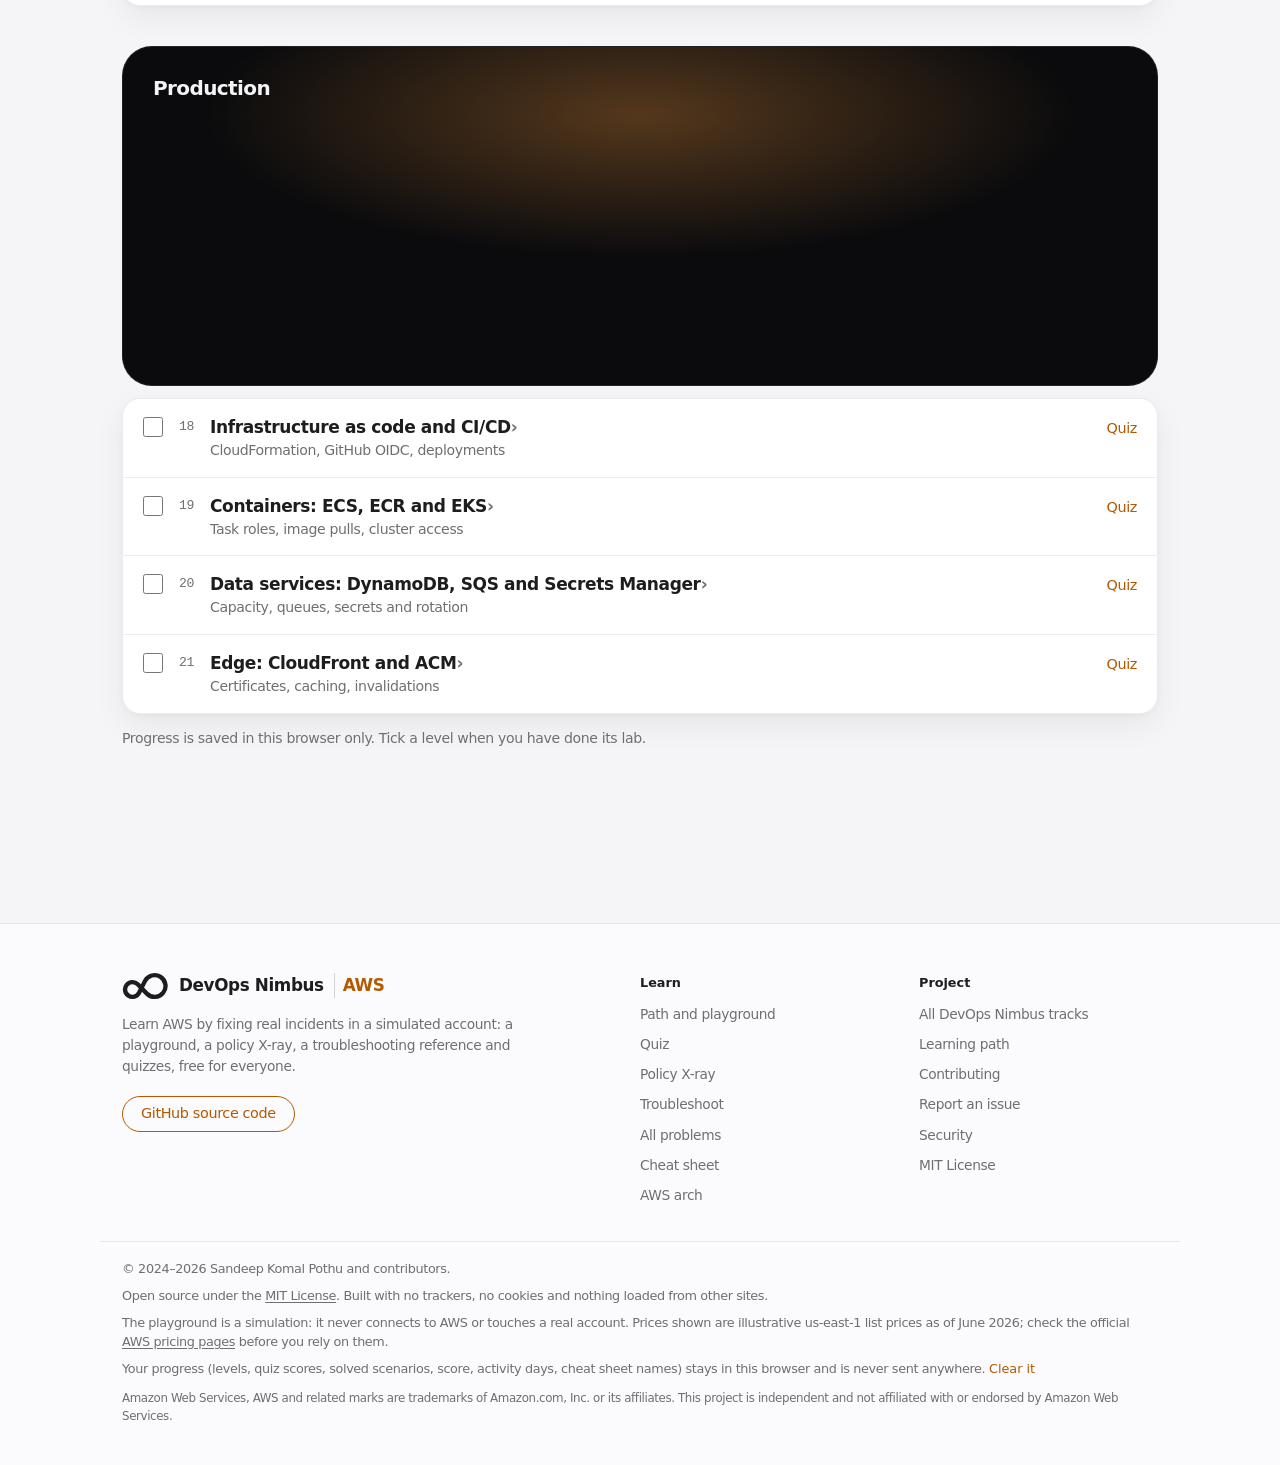
==== commit 6c1f8141: "Rename the AWS track to DevOps Nimbus and add the learning loop The site joins the DevOps Nimbus fam" ====
--- a/site/index.html
+++ b/site/index.html
@@ -4,23 +4,24 @@
   <meta charset="utf-8">
   <meta name="viewport" content="width=device-width, initial-scale=1">
   <meta http-equiv="Content-Security-Policy" content="default-src 'self'; script-src 'self'; style-src 'self'; img-src 'self' data:; connect-src 'none'; base-uri 'none'; form-action 'none'">
-  <title>AWS Quest</title>
+  <title>AWS · DevOps Nimbus</title>
   <meta name="description" content="Learn AWS by fixing it: a simulated account with 60 real incidents (AccessDenied, timeouts, ALB 502/503/504, ECS and EKS, CloudFront certificates, public buckets, NAT costs), a policy X-ray, a troubleshooting reference for common AWS errors, quizzes and an aws CLI cheat sheet. Free, no account needed.">
   <meta property="og:type" content="website">
-  <meta property="og:title" content="AWS Quest: the cloud, without the surprise bill">
+  <meta property="og:site_name" content="DevOps Nimbus">
+  <meta property="og:title" content="AWS, zero to on-call · DevOps Nimbus">
   <meta property="og:description" content="Fix real AWS incidents in a simulated account, read IAM policies in plain words, and look up what an AWS error means and how to fix it. Free and open source.">
   <meta property="og:url" content="https://sandeepkomal.github.io/AWS/">
   <link rel="canonical" href="https://sandeepkomal.github.io/AWS/">
   <link rel="stylesheet" href="style.css">
-  <link rel="icon" href="logo.svg" type="image/svg+xml">
+  <link rel="icon" href="favicon.svg" type="image/svg+xml">
 </head>
 <body class="immersive">
   <a class="skip" href="#main">Skip to content</a>
   <header class="top">
     <div class="wrap top-inner">
-      <a class="brand" href="#path" aria-label="AWS Quest home">
-        <img src="logo.svg" alt="" width="22" height="22">
-        AWS Quest
+      <a class="brand" href="#path" aria-label="DevOps Nimbus AWS, home">
+        <img class="mark" src="nimbus.svg" alt="" width="37" height="22">
+        DevOps Nimbus <span class="brand-track">AWS</span>
       </a>
       <nav aria-label="Sections">
         <div class="mode learn" role="group" aria-label="Learn">
@@ -37,7 +38,6 @@
         </div>
       </nav>
       <button type="button" class="kbd-btn" id="palette-open" aria-label="Search the site (Ctrl+K)"><span>Search</span><kbd id="palette-key">Ctrl K</kbd></button>
-      <a class="gh" id="gh-link" href="#">GitHub</a>
     </div>
   </header>
 
@@ -46,7 +46,7 @@
       <header class="hero">
         <div class="wrap">
           <div class="hero-text">
-            <p class="eyebrow">AWS Quest</p>
+            <p class="eyebrow"><img class="eyebrow-logo" src="logo.svg" alt="" width="20" height="20">AWS · zero to on-call</p>
             <h1>The cloud, without<br>the surprise bill.</h1>
             <p class="sub">IAM, networking, compute and storage, and the cost traps, practised on a simulated account that never touches a real one.</p>
           </div>
@@ -76,6 +76,7 @@
             <div><b id="stat-levels">22</b><span>levels, first command to production</span></div>
             <div><b id="stat-problems">53</b><span>AWS errors explained</span></div>
           </div>
+          <section class="engage" id="engage" aria-label="Your learning"></section>
         </div>
       </header>
 
@@ -249,8 +250,8 @@
     <div class="wrap foot-grid">
       <div class="foot-brand">
         <a class="brand" href="#path">
-          <img src="logo.svg" alt="" width="28" height="28">
-          AWS Quest
+          <img class="mark" src="nimbus.svg" alt="" width="47" height="28">
+          DevOps Nimbus <span class="brand-track">AWS</span>
         </a>
         <p>Learn AWS by fixing real incidents in a simulated account: a playground, a policy X-ray, a troubleshooting reference and quizzes, free for everyone.</p>
         <a class="pill small-pill foot-gh" data-repo="" href="#">GitHub source code</a>
@@ -267,6 +268,7 @@
       </nav>
       <nav class="foot-col" aria-label="Project">
         <h2>Project</h2>
+        <a href="https://sandeepkomal.github.io/devops-nimbus/">All DevOps Nimbus tracks</a>
         <a data-repo="/blob/main/docs/learning-path.md" href="#">Learning path</a>
         <a data-repo="/blob/main/CONTRIBUTING.md" href="#">Contributing</a>
         <a data-repo="/issues" href="#">Report an issue</a>
@@ -278,7 +280,7 @@
       <p>© 2024–2026 Sandeep Komal Pothu and contributors.</p>
       <p>Open source under the <a data-repo="/blob/main/LICENSE" href="#">MIT License</a>. Built with no trackers, no cookies and nothing loaded from other sites.</p>
       <p>The playground is a simulation: it never connects to AWS or touches a real account. Prices shown are illustrative us-east-1 list prices as of June 2026; check the official <a href="https://aws.amazon.com/pricing/">AWS pricing pages</a> before you rely on them.</p>
-      <p>Your progress (levels, quiz scores, solved scenarios, cheat sheet names) stays in this browser and is never sent anywhere. <button type="button" class="link-btn" id="forget">Clear it</button></p>
+      <p>Your progress (levels, quiz scores, solved scenarios, score, activity days, cheat sheet names) stays in this browser and is never sent anywhere. <button type="button" class="link-btn" id="forget">Clear it</button></p>
       <p class="foot-tm">Amazon Web Services, AWS and related marks are trademarks of Amazon.com, Inc. or its affiliates. This project is independent and not affiliated with or endorsed by Amazon Web Services.</p>
     </div>
   </footer>
@@ -295,5 +297,6 @@
   <script src="app.js"></script>
   <script src="playground.js"></script>
   <script src="architecture.js"></script>
+  <script src="engage.js"></script>
 </body>
 </html>
--- a/site/style.css
+++ b/site/style.css
@@ -1,4 +1,4 @@
-/* AWS Quest site.
+/* DevOps Nimbus AWS site.
    Calm, product-page styling: system font, generous space, one accent. */
 :root {
   --bg: #f5f5f7;
@@ -90,7 +90,7 @@
 .brand:hover { text-decoration: none; }
 .brand img { display: block; width: 22px; height: 22px; }
 .top nav { display: flex; gap: 2px; overflow-x: auto; flex: 1; justify-content: center; scrollbar-width: none; }
-.top nav a { color: var(--text); opacity: .8; padding: 6px 12px; border-radius: 99px; white-space: nowrap; font-size: .82rem; transition: opacity .2s, background .2s; }
+.top nav a { color: var(--text); opacity: .8; padding: 6px 10px; border-radius: 99px; white-space: nowrap; font-size: .82rem; transition: opacity .2s, background .2s; }
 .top nav a:hover { opacity: 1; text-decoration: none; }
 .top nav a[aria-current="page"] { opacity: 1; background: var(--code-bg); font-weight: 500; }
 /* Two modes: Learn (the course) and Fix (the reference for something broken now). */
@@ -100,8 +100,6 @@
 .mode.fix { background: var(--warn-soft); }
 .mode.fix .mode-k { color: var(--warn-text); }
 .mode.fix a[aria-current="page"] { background: var(--surface); }
-.gh { display: inline-flex; align-items: center; font-size: .8rem; font-weight: 500; color: var(--on-accent); background: var(--accent); border-radius: 99px; padding: 6px 14px; transition: background .2s; }
-.gh:hover { background: var(--accent-hover); text-decoration: none; }
 
 main { padding-bottom: 64px; min-height: 70vh; }
 .tab > h2 { font-size: clamp(2rem, 4.5vw, 3rem); font-weight: 700; margin: 48px 0 14px; }
@@ -186,7 +184,7 @@
   .stats div { background: #161618; }
 }
 /* Practise on your own machine */
-.start-grid { display: grid; grid-template-columns: 1fr 1fr; gap: 18px; margin-top: 20px; }
+.start-grid { display: grid; grid-template-columns: repeat(2, minmax(0, 1fr)); gap: 18px; margin-top: 20px; }
 .start-grid h3 { font-size: 1.3rem; margin: 0 0 4px; }
 .start-grid .muted { margin: 0 0 16px; }
 pre.start { line-height: 1.7; }
@@ -521,13 +519,16 @@
   .xray { grid-template-columns: minmax(0, 1fr); }
   #xray-note { position: static; }
 }
+/* Brand and search on the first row, the Learn and Fix menus centred on the second. */
+@media (max-width: 1024px) {
+  .top-inner { gap: 6px 10px; flex-wrap: wrap; height: auto; padding-top: 8px; padding-bottom: 6px; }
+  .brand { flex: 1; }
+  .top nav { order: 3; flex-basis: 100%; flex-wrap: wrap; justify-content: center; gap: 6px; }
+}
 @media (max-width: 720px) {
   body { font-size: 16px; }
   .wrap { padding: 0 16px; }
-  .top-inner { gap: 6px 10px; flex-wrap: wrap; height: auto; padding-top: 8px; padding-bottom: 6px; }
-  .gh { display: none; }
-  .brand { font-size: .95rem; flex: 1; }
-  .top nav { order: 3; flex-basis: 100%; flex-wrap: wrap; gap: 6px; margin: 0 -8px; }
+  .top nav { margin: 0 -8px; }
   .top nav a { padding: 6px 8px; text-align: center; }
   .mode { flex-wrap: wrap; justify-content: center; }
   .mode-k { padding: 0 4px 0 8px; }
@@ -570,7 +571,7 @@
 .problems { padding-top: 48px; }
 .problems h1 { font-size: clamp(2.2rem, 5vw, 3.4rem); margin: 0 0 14px; }
 .problems .problem { margin: 0 0 18px; scroll-margin-top: 24px; }
-.problems .problem h3 { margin: 0; font-size: 1.3rem; }
+.problems .problem h3 { margin: 0; font-size: 1.3rem; overflow-wrap: anywhere; }
 .problems-index h2 { font-size: .9rem; color: var(--muted); margin: 14px 0 6px; }
 .problems-index ul { margin: 0; padding-left: 20px; columns: 2; column-gap: 32px; }
 .problems-index li { margin: 3px 0; break-inside: avoid; }
@@ -643,3 +644,68 @@
 .pg-main > * { min-width: 0; }
 .pg-try .chip { max-width: 100%; }
 #doctor-out .problem h3, .problems .problem h3 { font: 600 1.3rem/1.25 -apple-system, BlinkMacSystemFont, "SF Pro Text", "Helvetica Neue", "Segoe UI", system-ui, sans-serif; letter-spacing: -.02em; }
+
+/* Learning loop: continue, on-call shift, streak, and the order check in each level. */
+.engage { display: grid; grid-template-columns: repeat(3, 1fr); gap: 16px; margin: 16px 0 0; text-align: left; }
+.eng-card { display: flex; flex-direction: column; align-items: flex-start; gap: 6px; padding: 24px; border-radius: 22px; background: var(--surface); border: 1px solid var(--hair); }
+.eng-card h3 { margin: 0; font-size: 1.2rem; letter-spacing: -.02em; }
+.eng-card p { margin: 0; color: var(--muted); font-size: .95rem; }
+.eng-card > .pill, .eng-card > .eng-row { margin-top: auto; }
+.eng-card > p:not(.eng-k) { margin-bottom: 10px; }
+.eng-k { display: flex; align-items: center; gap: 8px; color: var(--accent) !important; font-weight: 600; font-size: .85rem !important; }
+.eng-shift.paging { background: var(--warn-soft); border-color: var(--warn); }
+.eng-shift.paging .eng-k { color: var(--warn-text) !important; }
+.eng-time { font-variant-numeric: tabular-nums; }
+.eng-dot { width: 9px; height: 9px; border-radius: 50%; background: var(--warn); animation: eng-page 1.2s ease-in-out infinite; }
+@keyframes eng-page { 50% { opacity: .25; } }
+.eng-row { display: flex; align-items: center; gap: 16px; flex-wrap: wrap; padding-top: 12px; }
+.eng-row .more, .eng-orderbox .more { background: none; border: 0; color: var(--accent); font: inherit; cursor: pointer; padding: 0; }
+.eng-score { display: flex; align-items: baseline; gap: 10px; color: var(--text) !important; font-size: 2.2rem !important; font-weight: 700; letter-spacing: -.04em; line-height: 1.1; }
+.eng-score span { font-size: .95rem; font-weight: 600; letter-spacing: 0; color: var(--accent); }
+.eng-bar { display: block; width: 100%; height: 6px; border-radius: 99px; background: var(--code-bg); overflow: hidden; margin: 4px 0; }
+.eng-bar-fill { display: block; height: 100%; border-radius: inherit; background: var(--accent); }
+.eng-session { font-size: .85rem !important; font-variant-numeric: tabular-nums; }
+.eng-board { grid-column: 1 / -1; padding: 24px; border-radius: 22px; background: var(--surface); border: 1px solid var(--hair); display: grid; gap: 16px; }
+.eng-panels { display: grid; grid-template-columns: 1fr 1.3fr; gap: 16px; }
+.eng-panel { display: flex; flex-direction: column; gap: 6px; padding: 20px; border-radius: 16px; background: var(--surface-2); border: 1px solid var(--hair); }
+.eng-panel p { margin: 0; color: var(--muted); font-size: .9rem; }
+.eng-radar { width: 100%; max-width: 340px; align-self: center; margin: 4px 0; overflow: visible; }
+.eng-r-grid { fill: none; stroke: var(--line); stroke-width: 1; }
+.eng-r-shape { fill: color-mix(in srgb, var(--accent) 22%, transparent); stroke: var(--accent); stroke-width: 2; stroke-linejoin: round; }
+.eng-r-dot { fill: var(--accent); }
+.eng-r-label { fill: var(--muted); font-size: 10.5px; font-family: inherit; }
+.eng-slo { padding: 3px 10px; border-radius: 99px; font-size: .78rem !important; }
+.eng-slo.ok { color: var(--ok) !important; background: var(--ok-soft); }
+.eng-slo.low { color: var(--warn-text) !important; background: var(--warn-soft); }
+.eng-uptime { display: flex; gap: 2px; height: 96px; margin-top: 14px; }
+.eng-30 { display: none; }
+.eng-up { flex: 1; border-radius: 2px; background: var(--code-bg); }
+.eng-up.on { background: var(--ok); }
+.eng-up-axis { display: flex; justify-content: space-between; font-size: .75rem; color: var(--muted); }
+.eng-budget { display: flex; align-items: center; gap: 10px; margin-top: auto; padding-top: 10px; font-size: .88rem; }
+.eng-pips { display: flex; gap: 4px; }
+.eng-pips span { width: 10px; height: 10px; border-radius: 50%; border: 1.5px solid var(--ok); }
+.eng-pips span.on { background: var(--ok); }
+.eng-stats { display: grid; grid-template-columns: repeat(5, 1fr); gap: 1px; background: var(--hair); border-radius: 14px; overflow: hidden; border: 1px solid var(--hair); }
+.eng-stats div { background: var(--surface); padding: 14px 16px; display: flex; flex-direction: column; }
+.eng-stats b { font-size: 1.3rem; letter-spacing: -.02em; font-variant-numeric: tabular-nums; }
+.eng-stats span { color: var(--muted); font-size: .82rem; }
+.eng-orderbox { display: grid; gap: 10px; }
+.eng-order { list-style: none; counter-reset: step; margin: 0; padding: 0; display: grid; gap: 6px; }
+.eng-order li { counter-increment: step; display: flex; align-items: center; gap: 10px; padding: 6px 8px 6px 12px; border-radius: var(--radius-sm); border: 1px solid var(--hair); background: var(--surface-2); }
+.eng-order li::before { content: counter(step); color: var(--muted); font-size: .8rem; width: 1ch; }
+.eng-order li.ok { border-color: var(--ok); background: var(--ok-soft); }
+.eng-order li.off { border-color: var(--bad); background: var(--bad-soft); }
+.eng-order code { flex: 1; font-size: .8rem; overflow-wrap: anywhere; background: none; }
+.eng-moves { display: flex; gap: 4px; }
+.eng-moves button { width: 32px; height: 32px; border-radius: 9px; border: 1px solid var(--line); background: var(--surface); color: var(--text); cursor: pointer; }
+.eng-moves button:disabled { opacity: .35; cursor: default; }
+.eng-msg { margin: 0; font-size: .9rem; color: var(--muted); }
+@media (max-width: 860px) { .engage { grid-template-columns: 1fr; } .eng-panels, .eng-stats { grid-template-columns: 1fr 1fr; } .eng-panels { grid-template-columns: 1fr; } .eng-up:nth-child(-n+60), .eng-90 { display: none; } .eng-30 { display: inline; } .eng-uptime { height: 64px; gap: 3px; } .eng-stats div:last-child { grid-column: 1 / -1; } }
+
+/* DevOps Nimbus brand: the loop mark in the header and footer, the track's own logo in the eyebrow. */
+.brand img.mark { width: 37px; }
+.foot-brand .brand img.mark { width: 47px; }
+.brand-track { color: var(--accent); font-weight: 600; padding-left: 8px; border-left: 1px solid var(--line); }
+.eyebrow { display: inline-flex; align-items: center; gap: 8px; }
+.eyebrow-logo { width: 20px; height: 20px; }
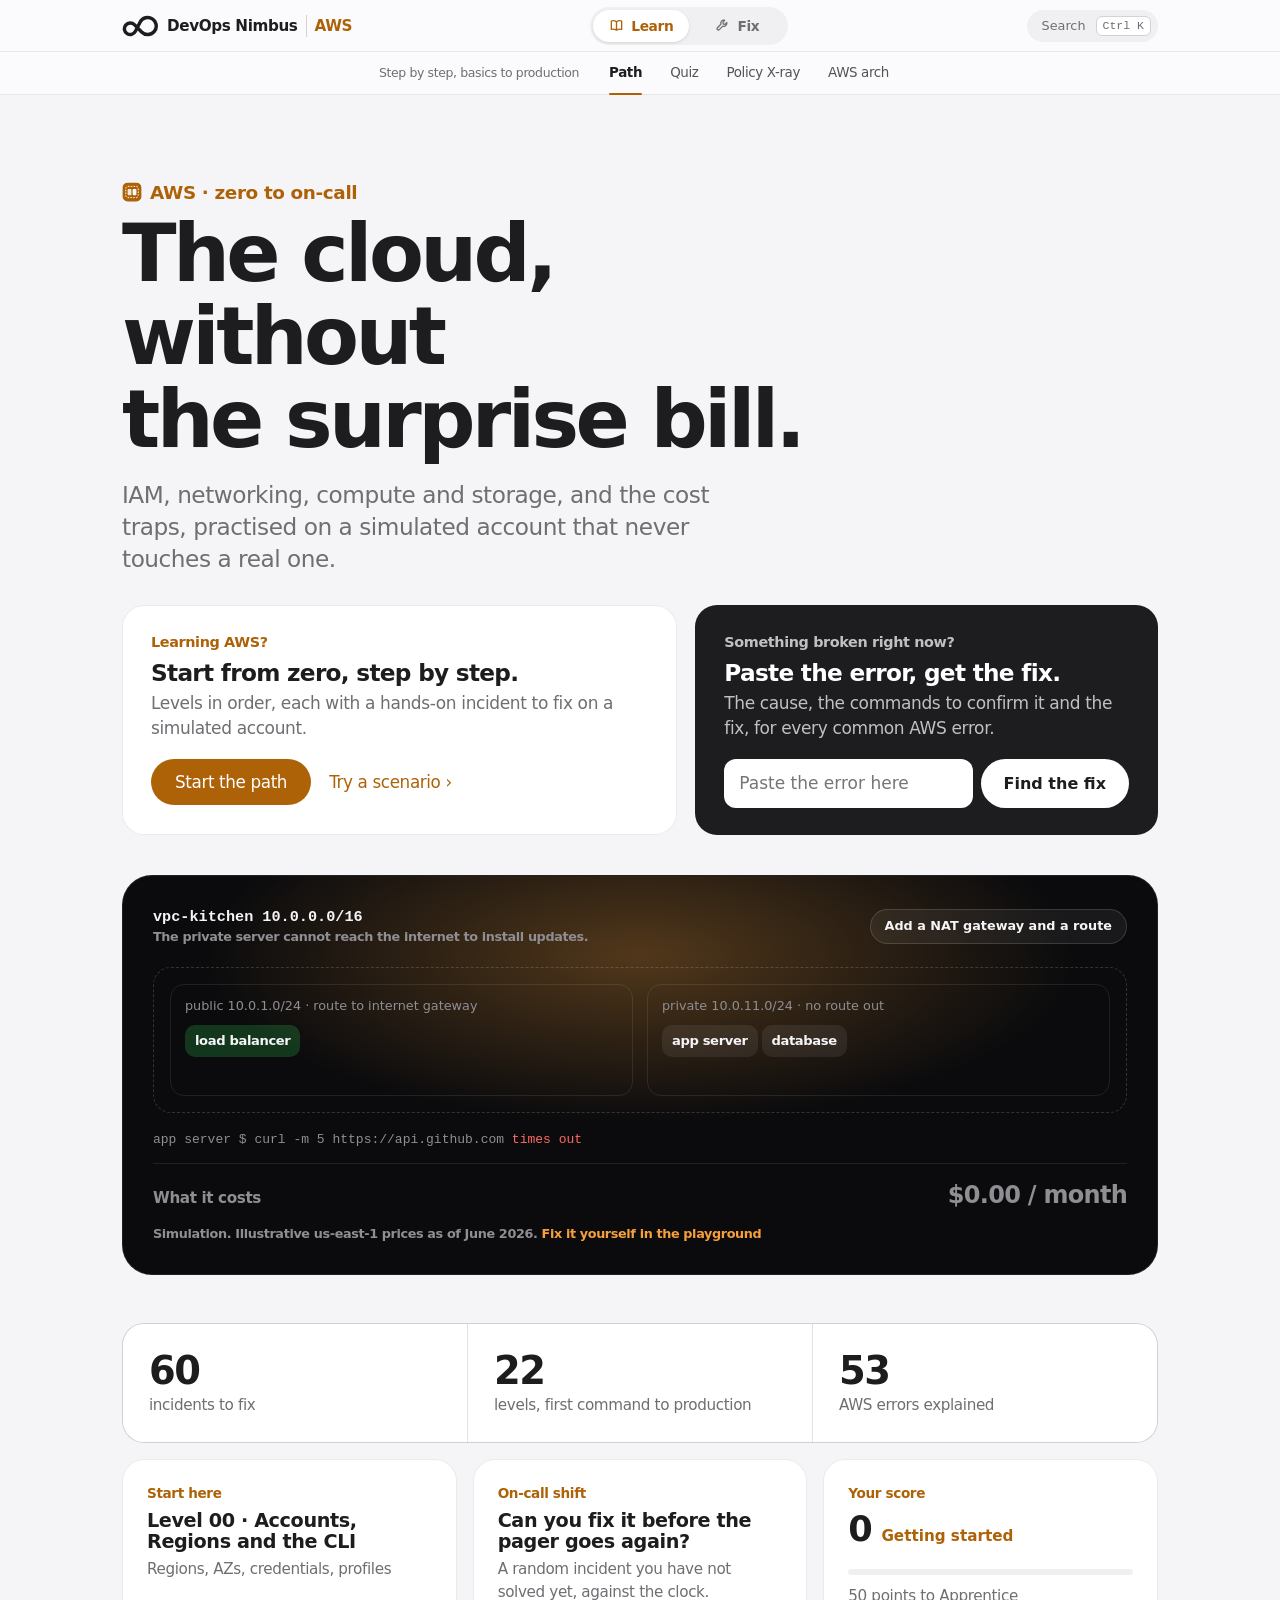
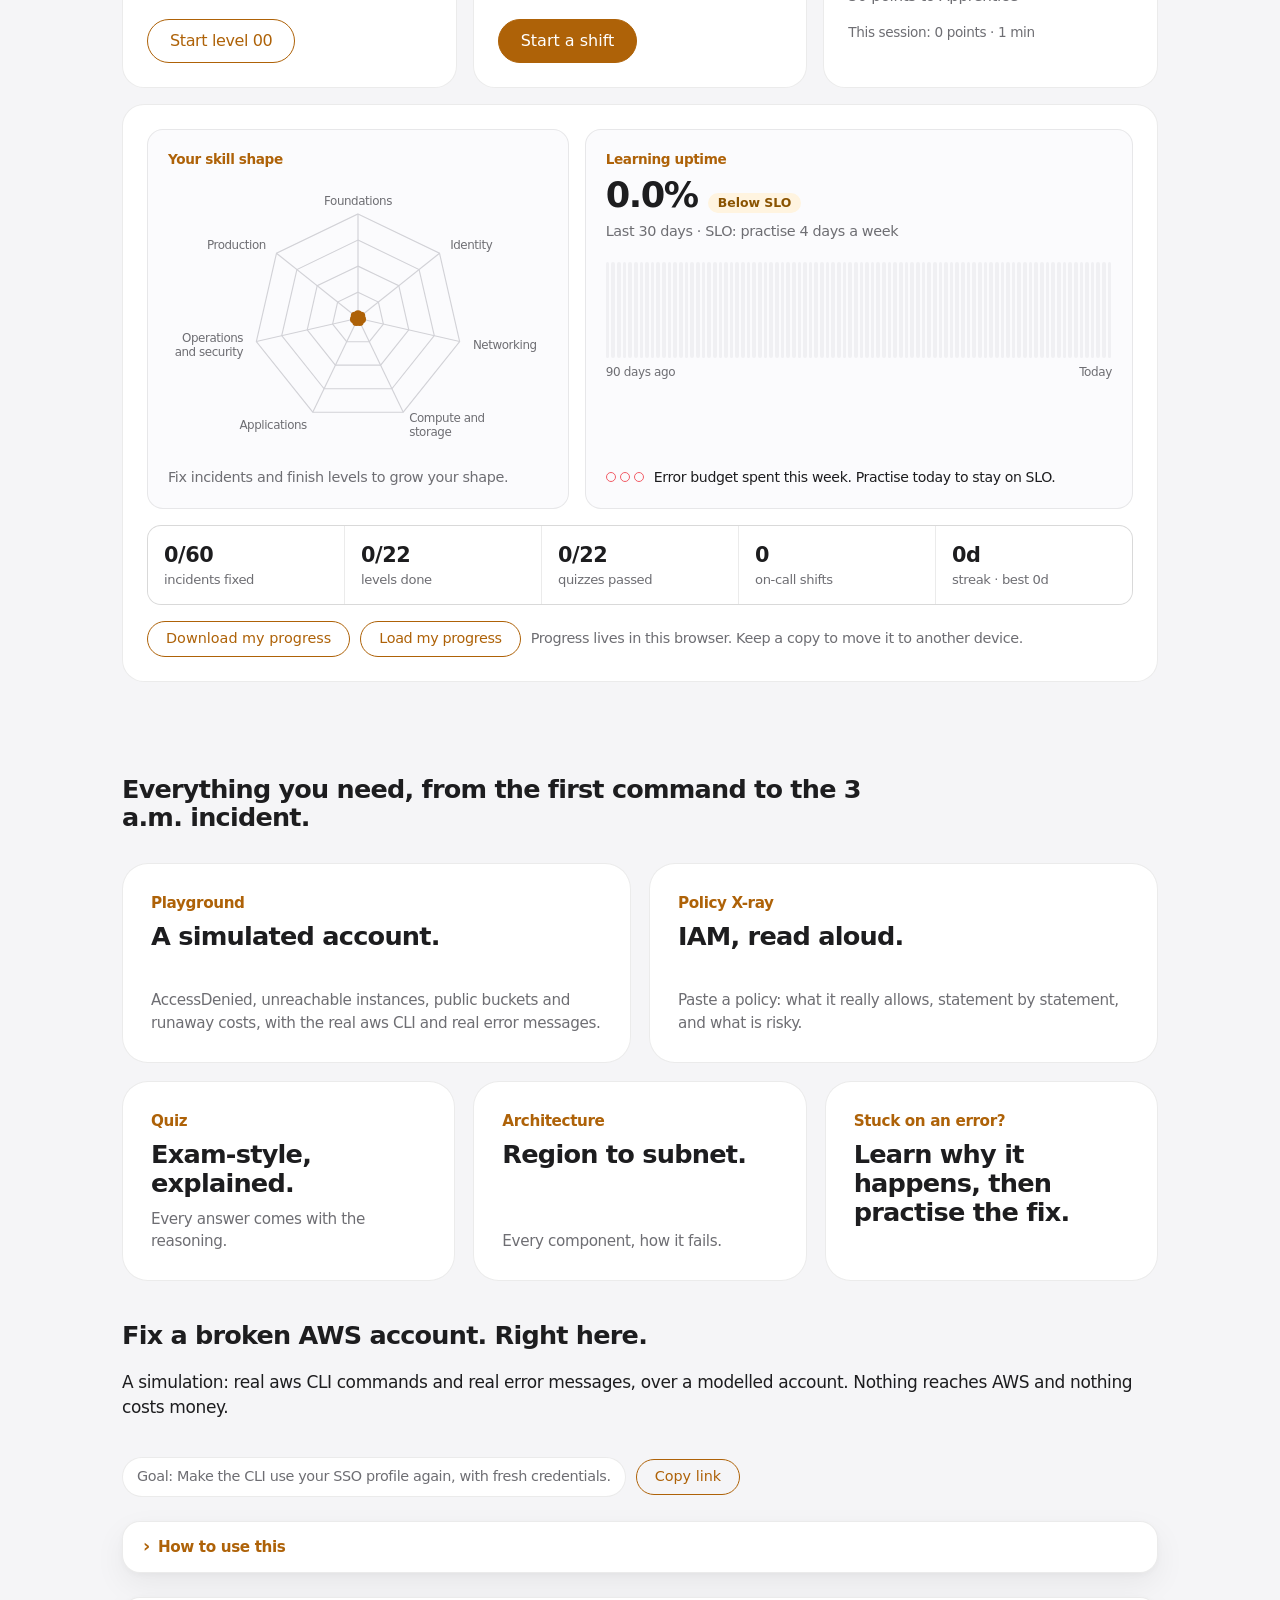
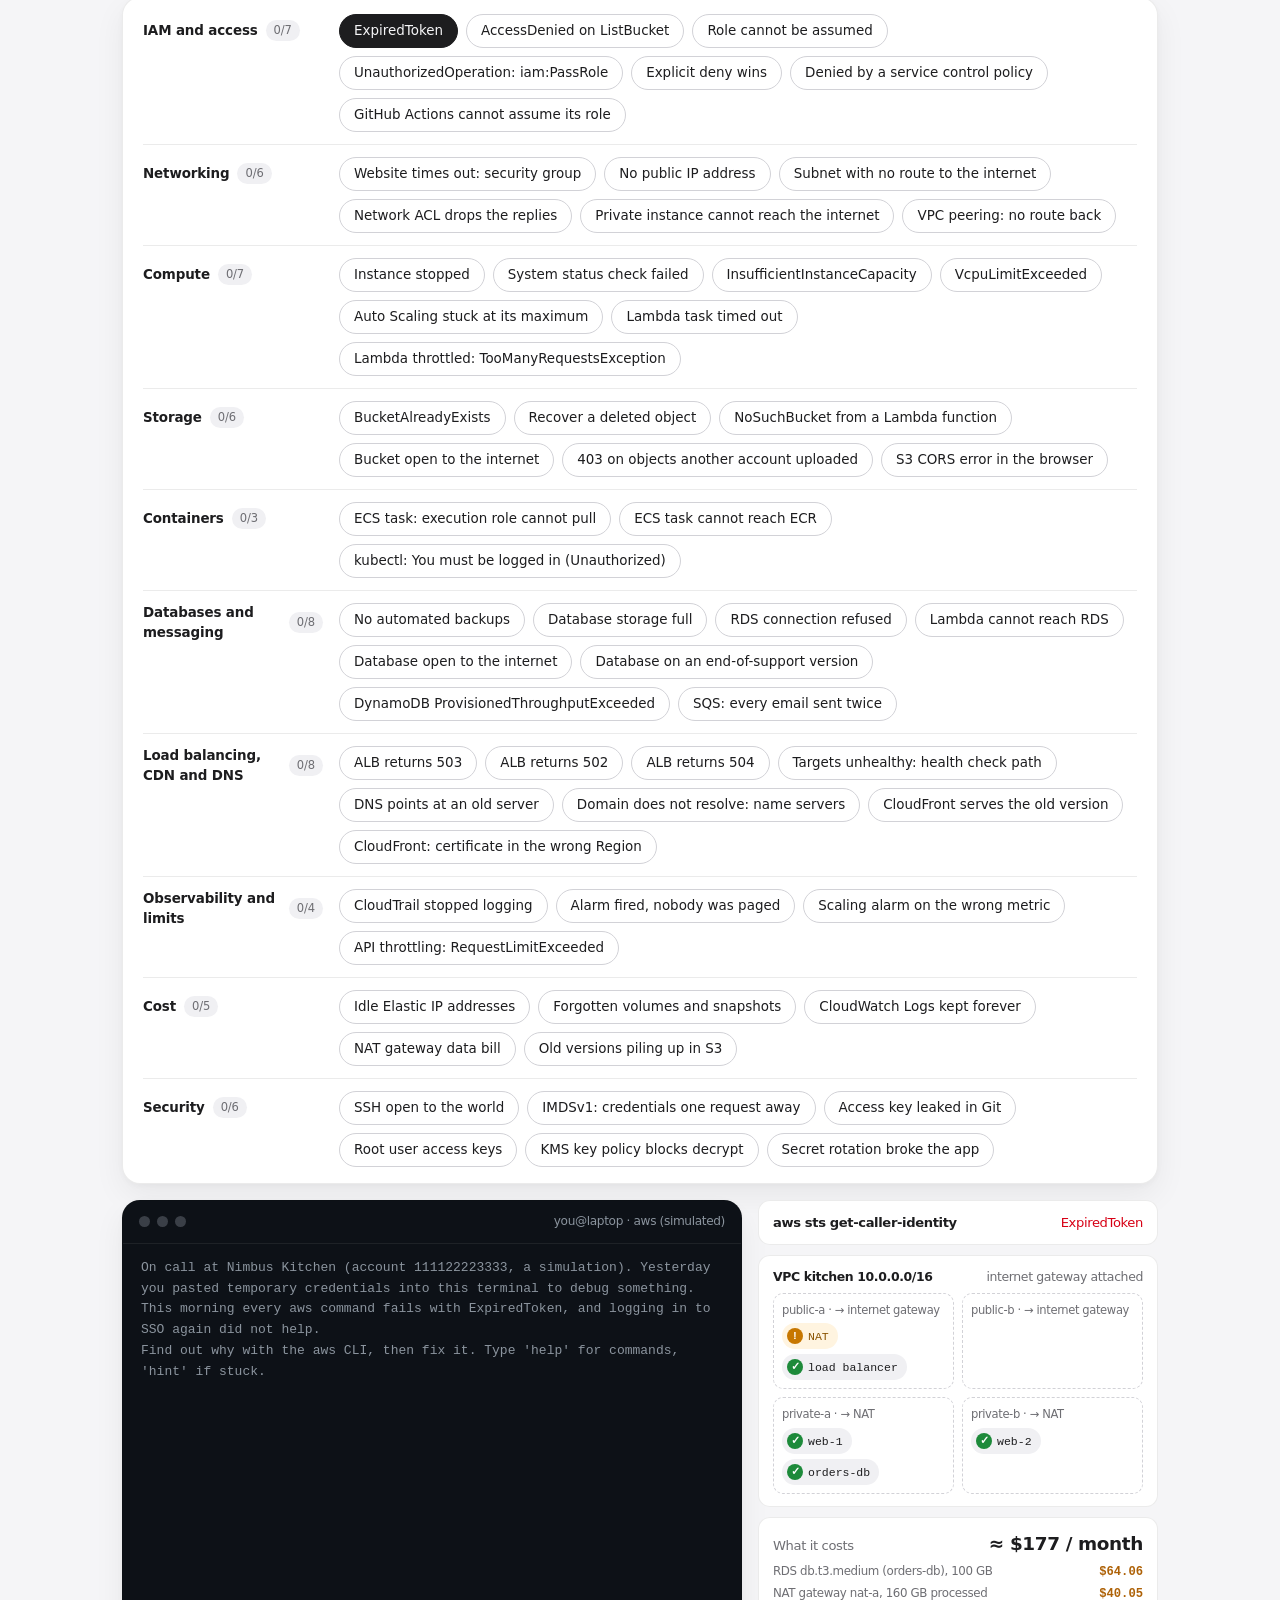
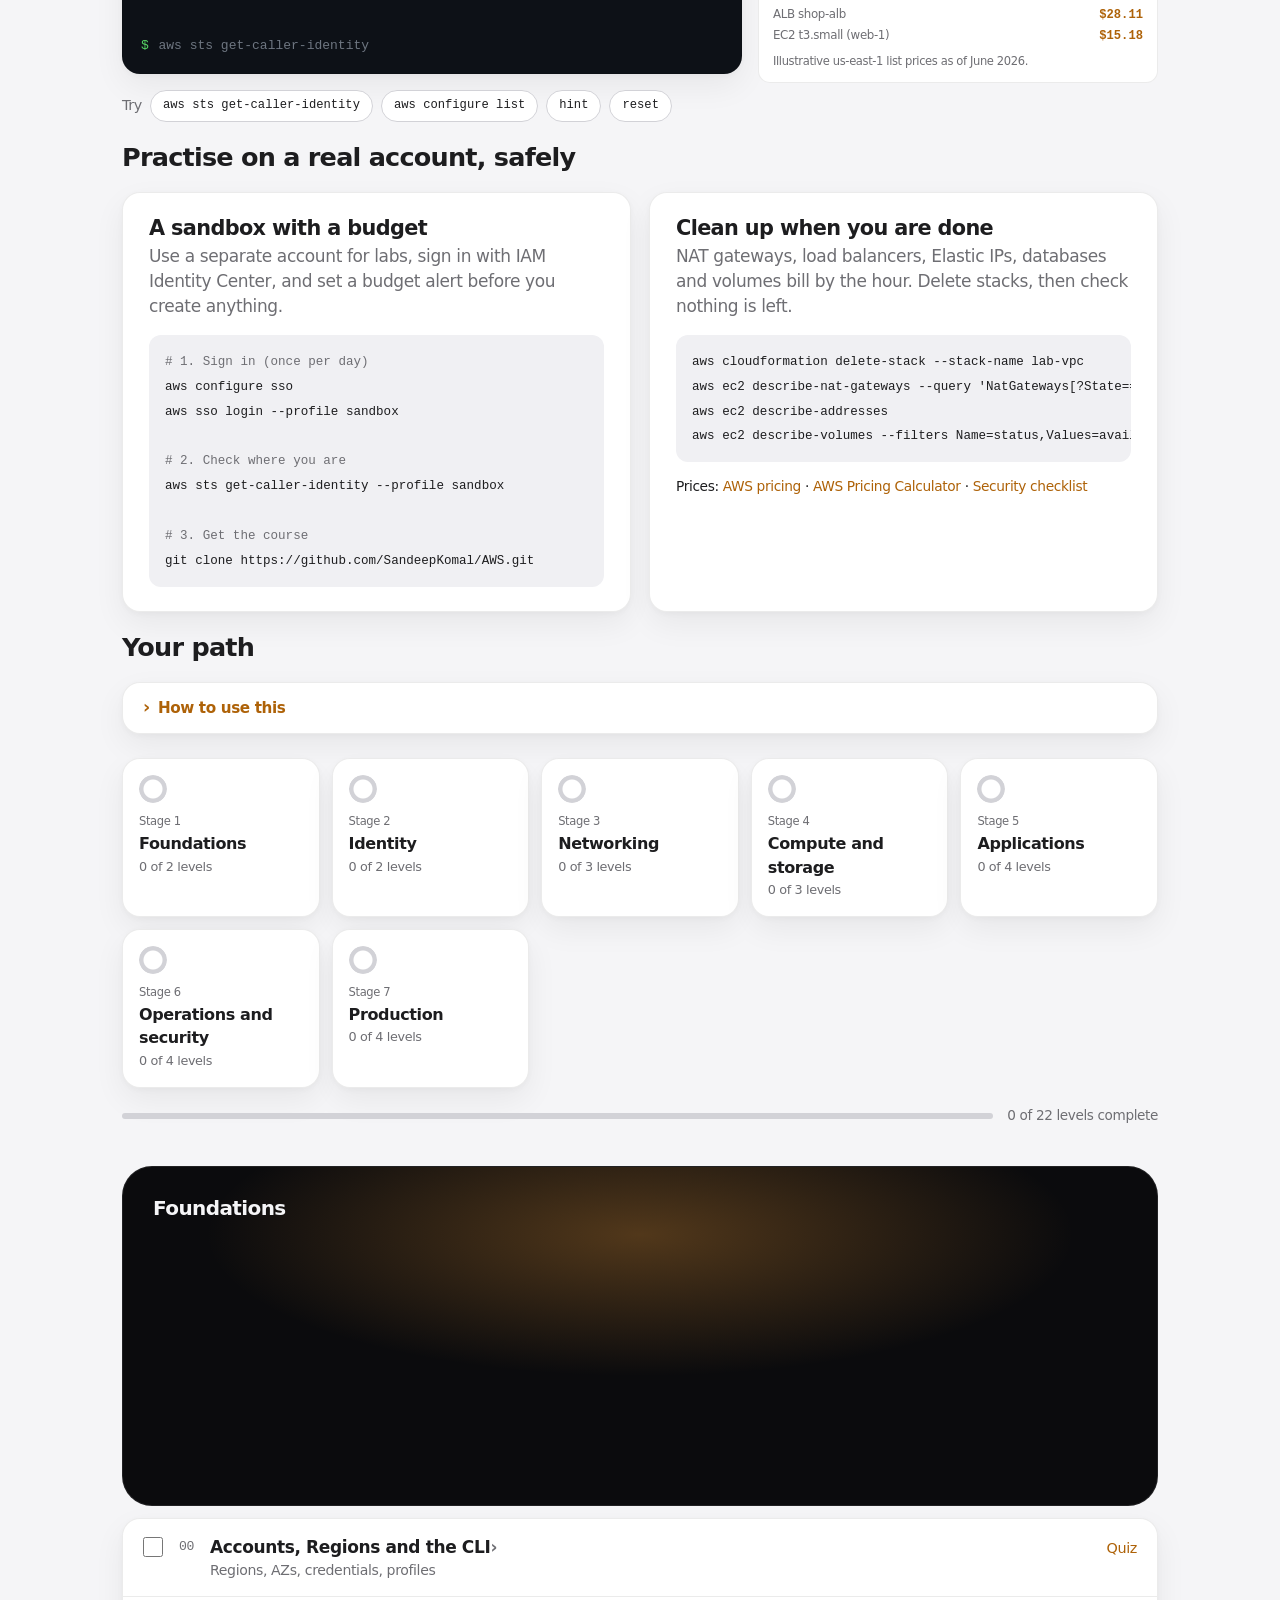
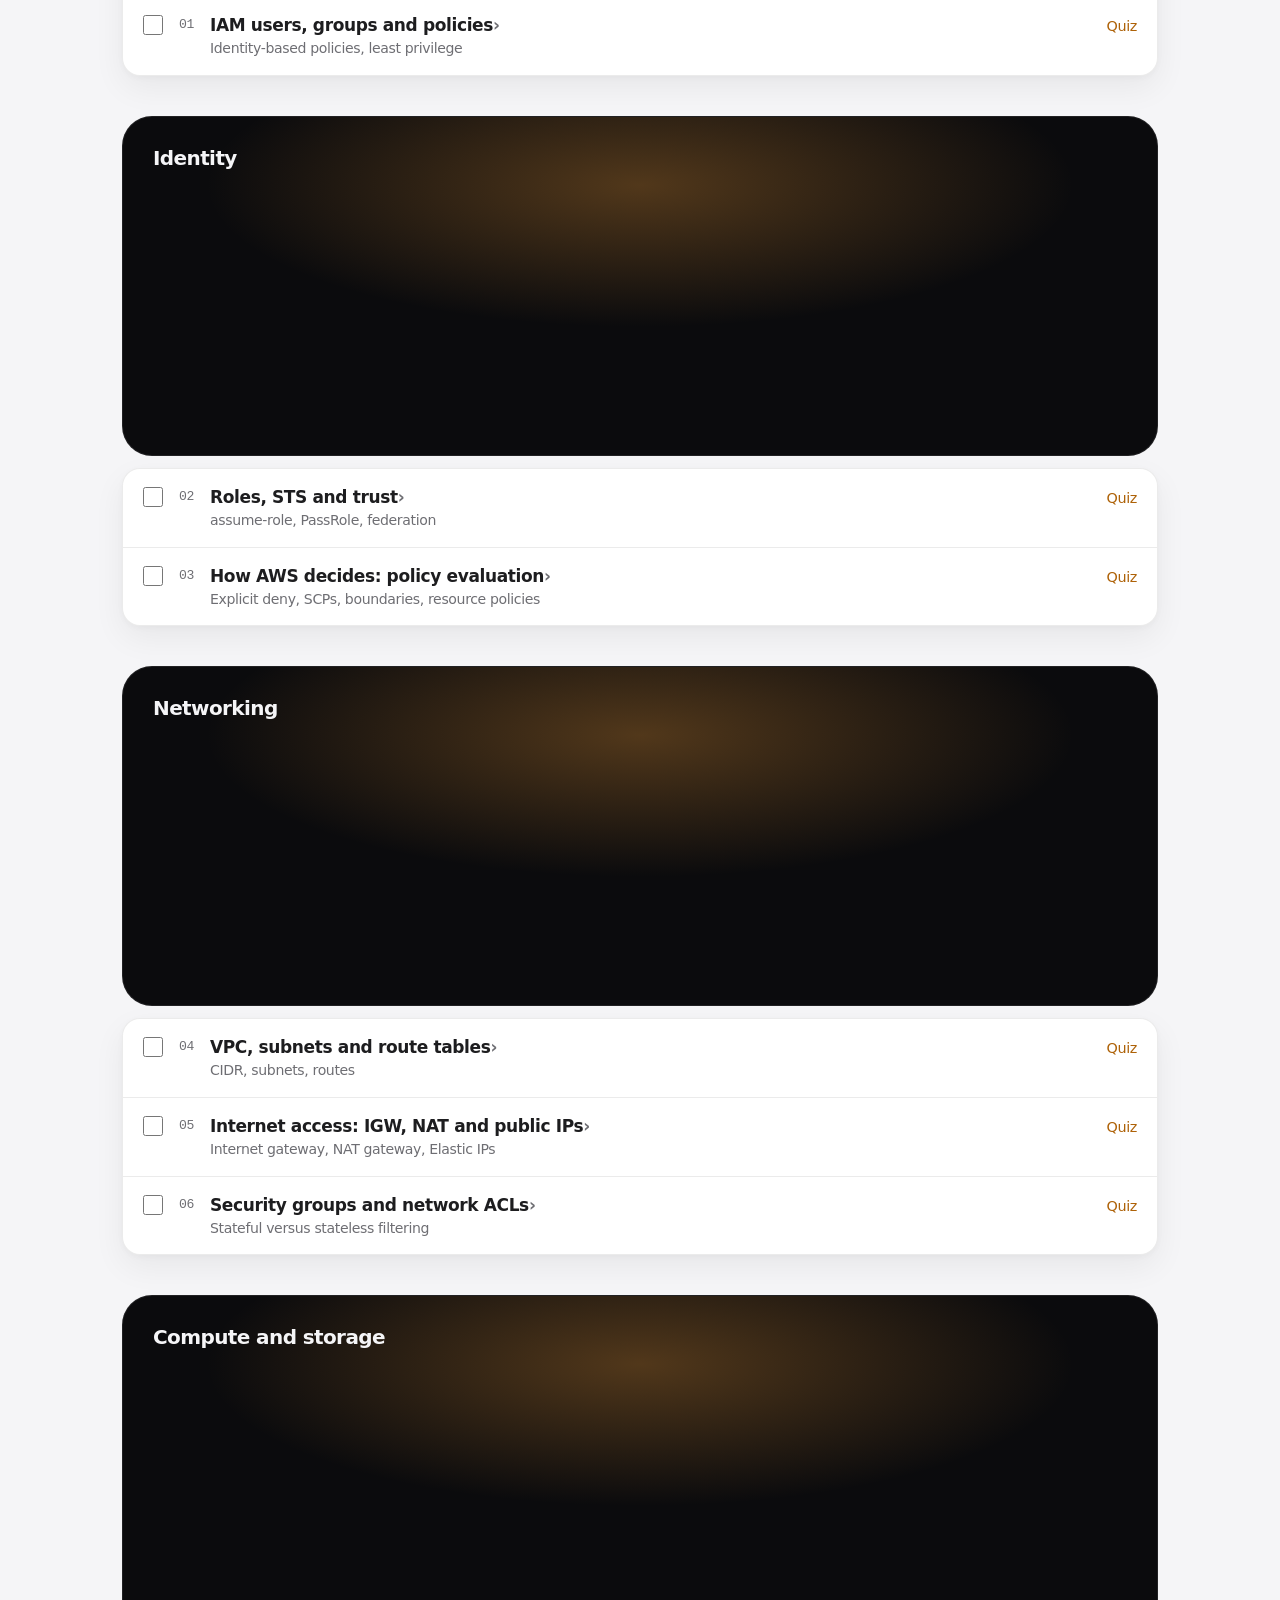
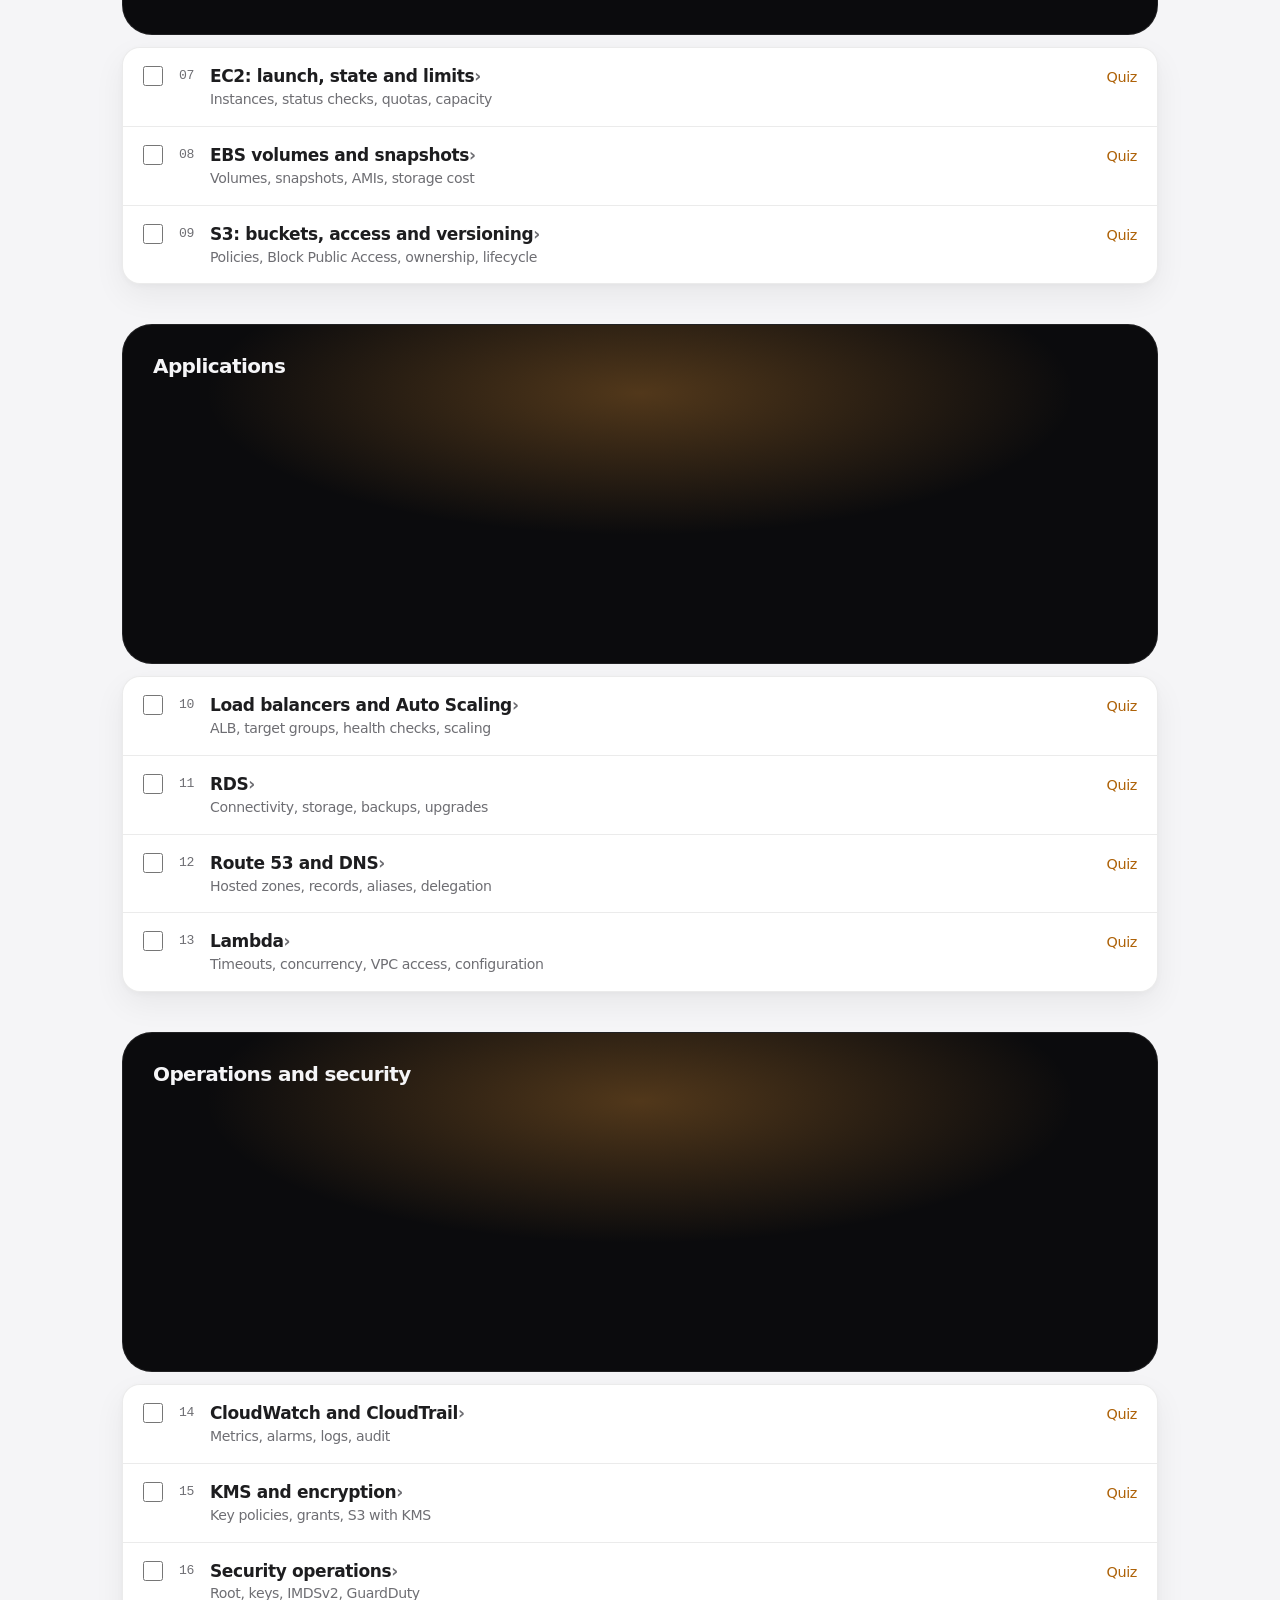
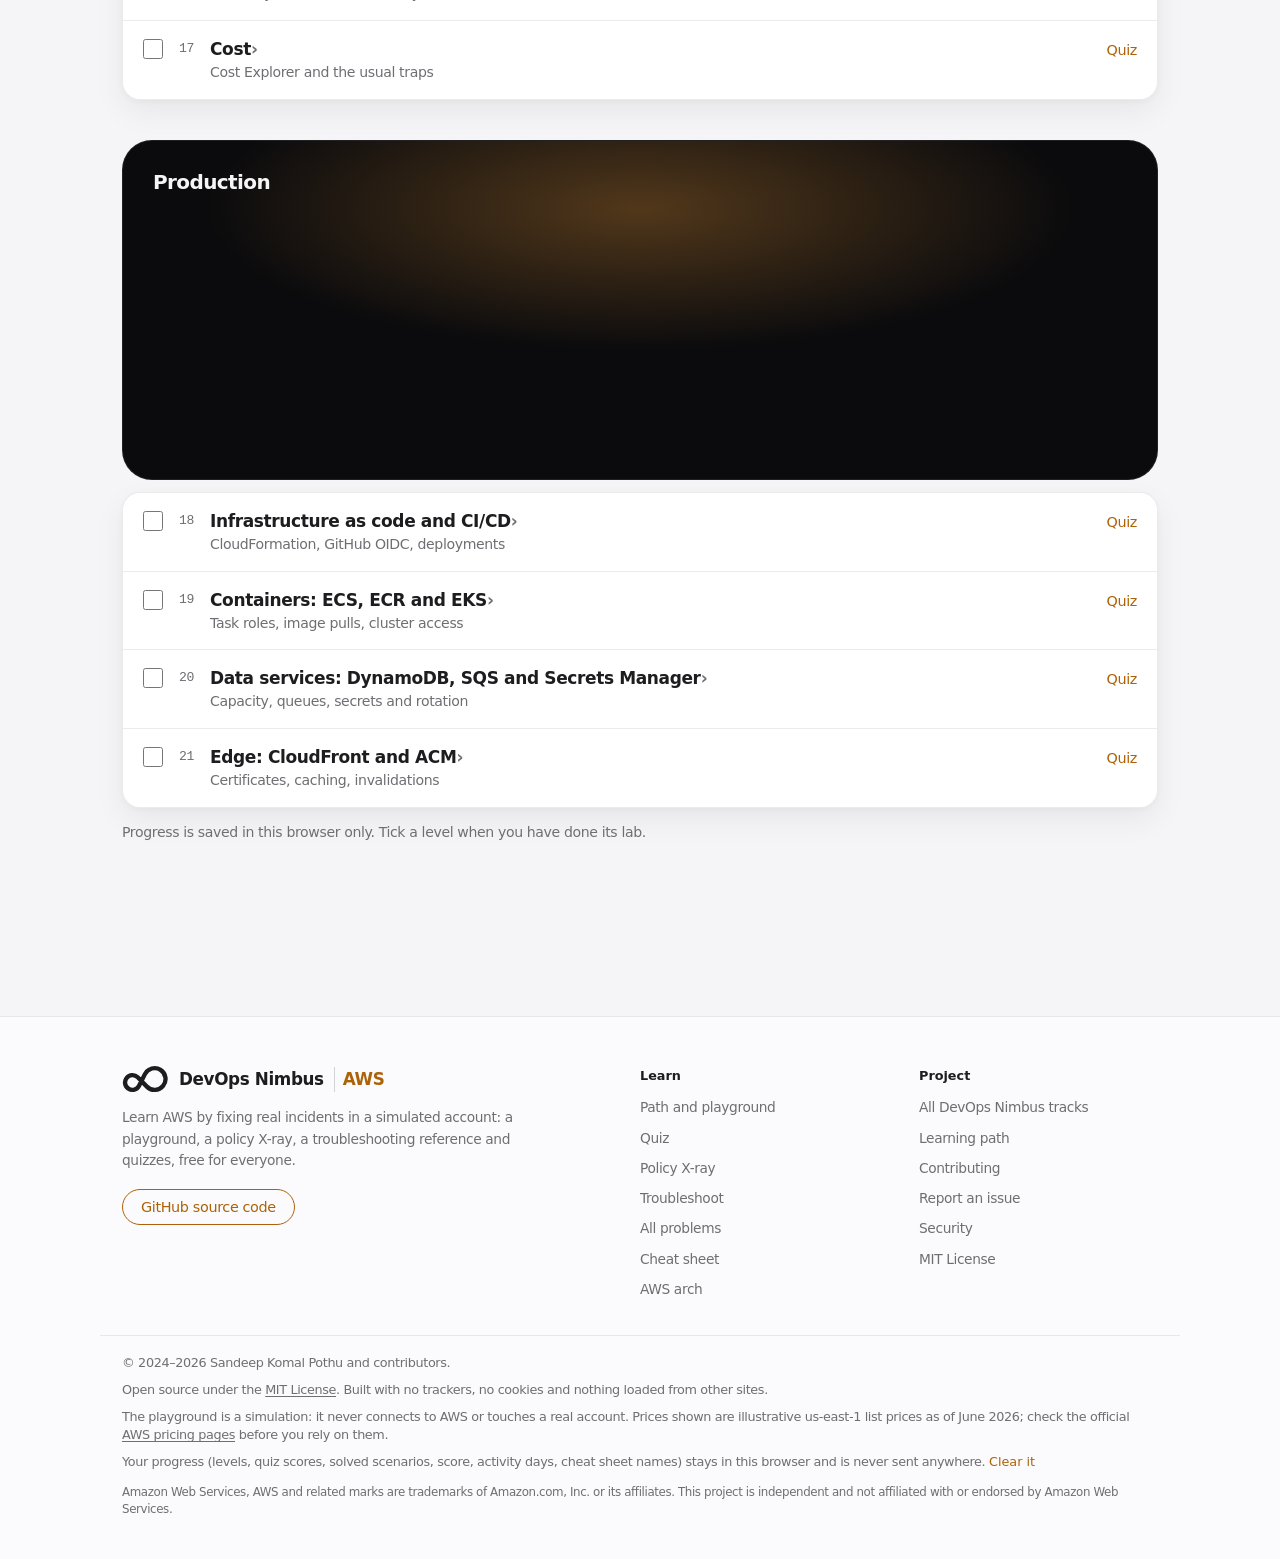
==== commit c5afd124: "Replace the header menu with a Learn | Fix mode switch Two clear modes read faster than one long row" ====
--- a/site/index.html
+++ b/site/index.html
@@ -23,21 +23,27 @@
         <img class="mark" src="nimbus.svg" alt="" width="37" height="22">
         DevOps Nimbus <span class="brand-track">AWS</span>
       </a>
-      <nav aria-label="Sections">
+      <nav class="switch" aria-label="Mode">
+        <a class="sw learn" href="#path"><svg viewBox="0 0 16 16" width="15" height="15" aria-hidden="true"><path d="M2.5 3.2c1.8-.6 3.6-.4 5.5.8 1.9-1.2 3.7-1.4 5.5-.8v9c-1.8-.6-3.6-.4-5.5.8-1.9-1.2-3.7-1.4-5.5-.8zM8 4v9" fill="none" stroke="currentColor" stroke-width="1.4" stroke-linejoin="round"/></svg>Learn</a>
+        <a class="sw fix" href="#doctor"><svg viewBox="0 0 16 16" width="15" height="15" aria-hidden="true"><path d="M10.2 2.4a3.3 3.3 0 0 0-3.9 4.3L2.6 10.4a1.4 1.4 0 0 0 2 2l3.7-3.7a3.3 3.3 0 0 0 4.3-3.9l-2 2-1.7-.4-.4-1.7z" fill="none" stroke="currentColor" stroke-width="1.4" stroke-linejoin="round"/></svg>Fix</a>
+      </nav>
+      <button type="button" class="kbd-btn" id="palette-open" aria-label="Search the site (Ctrl+K)"><span>Search</span><kbd id="palette-key">Ctrl K</kbd></button>
+    </div>
+    <div class="wrap sub-row">
+      <nav class="subnav" aria-label="Sections">
         <div class="mode learn" role="group" aria-label="Learn">
-          <span class="mode-k">Learn</span>
+          <span class="mode-k">Step by step, basics to production</span>
           <a href="#path" data-tab="path">Path</a>
           <a href="#quiz" data-tab="quiz">Quiz</a>
           <a href="#xray" data-tab="xray">Policy X-ray</a>
           <a href="#arch" data-tab="arch">AWS arch</a>
         </div>
         <div class="mode fix" role="group" aria-label="Fix">
-          <span class="mode-k">Fix</span>
+          <span class="mode-k">Something broken? Find the cause and the fix</span>
           <a href="#doctor" data-tab="doctor">Troubleshoot</a>
           <a href="#cheats" data-tab="cheats">Cheat sheet</a>
         </div>
       </nav>
-      <button type="button" class="kbd-btn" id="palette-open" aria-label="Search the site (Ctrl+K)"><span>Search</span><kbd id="palette-key">Ctrl K</kbd></button>
     </div>
   </header>
 
--- a/site/style.css
+++ b/site/style.css
@@ -8,11 +8,12 @@
   --muted: #6e6e73;
   --line: #d2d2d7;
   --hair: rgba(0, 0, 0, .08);
-  --accent: #b35900;
-  --accent-hover: #8f4700;
-  --accent-soft: #fbeee2;
+  --accent: #ae6208;
+  --accent-hover: #874c06;
+  --accent-2: #f25d67;
+  --stage-accent: #f6a03a; /* the dark stage keeps the dark-mode accent */
+  --accent-soft: #fce8de;
   --on-accent: #ffffff;
-  --tint: rgba(179, 89, 0, .08);
   --ok: #1d8a3a;
   --ok-soft: #e9f6ec;
   --bad: #d70015;
@@ -39,11 +40,11 @@
     --muted: #a1a1a6;
     --line: #424245;
     --hair: rgba(255, 255, 255, .1);
-    --accent: #ff9f40;
-    --accent-hover: #ffb366;
-    --accent-soft: #3a2410;
+    --accent: #f6a03a;
+    --accent-hover: #f8b361;
+    --accent-2: #f68c93;
+    --accent-soft: #433423;
     --on-accent: #000000;
-    --tint: rgba(255, 159, 64, .08);
     --ok: #30d158;
     --ok-soft: #0f2e18;
     --bad: #ff6961;
@@ -89,24 +90,13 @@
 .brand { display: flex; align-items: center; gap: 8px; font-weight: 600; font-size: .95rem; color: var(--text); white-space: nowrap; }
 .brand:hover { text-decoration: none; }
 .brand img { display: block; width: 22px; height: 22px; }
-.top nav { display: flex; gap: 2px; overflow-x: auto; flex: 1; justify-content: center; scrollbar-width: none; }
-.top nav a { color: var(--text); opacity: .8; padding: 6px 10px; border-radius: 99px; white-space: nowrap; font-size: .82rem; transition: opacity .2s, background .2s; }
-.top nav a:hover { opacity: 1; text-decoration: none; }
-.top nav a[aria-current="page"] { opacity: 1; background: var(--code-bg); font-weight: 500; }
-/* Two modes: Learn (the course) and Fix (the reference for something broken now). */
-.top nav { align-items: center; gap: 10px; }
-.mode { display: flex; align-items: center; gap: 2px; padding: 3px; border-radius: 99px; }
-.mode-k { font-size: .7rem; font-weight: 600; padding: 0 6px 0 10px; color: var(--accent); }
-.mode.fix { background: var(--warn-soft); }
-.mode.fix .mode-k { color: var(--warn-text); }
-.mode.fix a[aria-current="page"] { background: var(--surface); }
 
 main { padding-bottom: 64px; min-height: 70vh; }
 .tab > h2 { font-size: clamp(2rem, 4.5vw, 3rem); font-weight: 700; margin: 48px 0 14px; }
 
-/* Hero, immersive: a full-width band washed in the accent (the stage colour in
+/* Hero, immersive: a full-width band on the plain page (the stage colour in
    dark mode), the VPC signature on a dark stage, the counts, then the sections. */
-.hero { padding: 84px 0 64px; background: linear-gradient(180deg, color-mix(in srgb, var(--accent) 9%, var(--bg)), var(--bg)); }
+.hero { padding: 84px 0 64px; }
 .hero-text { max-width: 760px; }
 .eyebrow { color: var(--accent); font-weight: 600; font-size: 1.15rem; margin: 0 0 6px; }
 .hero h1 { font-size: clamp(2.8rem, 7vw, 5rem); font-weight: 700; letter-spacing: -.045em; margin: 0 0 18px; line-height: 1.04; }
@@ -121,13 +111,11 @@
 .door h2 { margin: 0; font-size: 1.45rem; letter-spacing: -.03em; }
 .door p { margin: 0; color: var(--muted); }
 .door .door-k { font-size: .9rem; font-weight: 600; color: var(--accent); }
-.door.fix { background: var(--warn-soft); border-color: transparent; }
-.door.fix .door-k { color: var(--warn-text); }
 .door .actions { margin-top: 12px; }
 .door-search { display: flex; gap: 8px; margin-top: 12px; }
 .door-search input { flex: 1; min-width: 0; border-radius: 99px; padding: 10px 16px; }
-.mode-banner { margin: 32px 0 0; padding: 12px 16px; border-radius: var(--radius-sm); background: var(--warn-soft); font-size: .95rem; }
-.mode-banner strong { color: var(--warn-text); }
+/* Fix mode banner: a neutral card with an on-call bar. */
+.mode-banner { margin: 32px 0 0; padding: 12px 16px; border-radius: var(--radius-sm); background: var(--surface); border: 1px solid var(--hair); box-shadow: inset 3px 0 0 var(--oncall); font-size: .95rem; }
 .mode-banner + h2 { margin-top: 28px; }
 .pill {
   display: inline-flex; align-items: center; justify-content: center; gap: 6px; min-height: 44px; padding: 0 22px;
@@ -145,11 +133,11 @@
   position: relative; margin-top: 56px; background: #0b0b0d; color: #f5f5f7; border-radius: 30px; padding: 30px; min-height: 340px;
   overflow: hidden; isolation: isolate; border: 1px solid rgba(255, 255, 255, .09);
 }
-.stage::before { content: ""; position: absolute; inset: -40% -10% auto; height: 120%; background: radial-gradient(closest-side, rgba(255, 159, 64, .3), transparent 70%); z-index: -1; pointer-events: none; }
+.stage::before { content: ""; position: absolute; inset: -40% -10% auto; height: 120%; background: radial-gradient(closest-side, color-mix(in srgb, var(--stage-accent) 30%, transparent), transparent 70%); z-index: -1; pointer-events: none; }
 .stage-bar { display: flex; justify-content: space-between; align-items: center; gap: 12px; margin-bottom: 20px; font-size: .8rem; color: #8e8e93; flex-wrap: wrap; }
 .stage-bar strong { color: #f5f5f7; font-weight: 600; font-size: .95rem; font-family: "SF Mono", ui-monospace, Menlo, Consolas, monospace; letter-spacing: 0; }
 .toggle { font: inherit; font-size: .8rem; border: 1px solid rgba(255, 255, 255, .14); background: rgba(255, 255, 255, .06); color: #f5f5f7; border-radius: 99px; padding: 7px 14px; cursor: pointer; transition: background .2s, border-color .2s; }
-.toggle:hover, .toggle[aria-pressed="true"] { border-color: #ff9f40; background: rgba(255, 159, 64, .18); }
+.toggle:hover, .toggle[aria-pressed="true"] { border-color: var(--stage-accent); background: color-mix(in srgb, var(--stage-accent) 18%, transparent); }
 .vpc { border: 1px dashed rgba(255, 255, 255, .16); border-radius: 18px; padding: 16px; display: grid; grid-template-columns: 1fr 1fr; gap: 14px; }
 .subnet { border: 1px solid rgba(255, 255, 255, .09); border-radius: 14px; padding: 14px; min-height: 112px; }
 .subnet h4 { margin: 0 0 8px; font-size: .8rem; color: #8e8e93; font-weight: 500; letter-spacing: 0; }
@@ -163,7 +151,7 @@
 .meter b { font-size: 1.5rem; letter-spacing: -.03em; transition: color .4s; }
 .stage .ok { color: #30d158; } .stage .warn { color: #ffd60a; } .stage .bad { color: #ff6961; } .stage .dim { color: #8e8e93; }
 .stage-note { margin: 12px 0 0; font-size: .8rem; color: #8e8e93; }
-.stage-note a { color: #ff9f40; }
+.stage-note a { color: var(--stage-accent); }
 .stats { display: grid; grid-template-columns: repeat(3, 1fr); gap: 1px; background: var(--hair); border-radius: 22px; overflow: hidden; margin: 48px 0 0; border: 1px solid var(--hair); }
 .stats div { background: var(--surface); padding: 26px; display: flex; flex-direction: column; gap: 2px; }
 .stats b { font-size: 2.4rem; letter-spacing: -.04em; line-height: 1.1; }
@@ -519,19 +507,9 @@
   .xray { grid-template-columns: minmax(0, 1fr); }
   #xray-note { position: static; }
 }
-/* Brand and search on the first row, the Learn and Fix menus centred on the second. */
-@media (max-width: 1024px) {
-  .top-inner { gap: 6px 10px; flex-wrap: wrap; height: auto; padding-top: 8px; padding-bottom: 6px; }
-  .brand { flex: 1; }
-  .top nav { order: 3; flex-basis: 100%; flex-wrap: wrap; justify-content: center; gap: 6px; }
-}
 @media (max-width: 720px) {
   body { font-size: 16px; }
   .wrap { padding: 0 16px; }
-  .top nav { margin: 0 -8px; }
-  .top nav a { padding: 6px 8px; text-align: center; }
-  .mode { flex-wrap: wrap; justify-content: center; }
-  .mode-k { padding: 0 4px 0 8px; }
   .doors { grid-template-columns: minmax(0, 1fr); }
   .door { padding: 22px; }
   .door-search { flex-direction: column; }
@@ -680,12 +658,12 @@
 .eng-uptime { display: flex; gap: 2px; height: 96px; margin-top: 14px; }
 .eng-30 { display: none; }
 .eng-up { flex: 1; border-radius: 2px; background: var(--code-bg); }
-.eng-up.on { background: var(--ok); }
+.eng-up.on { background: var(--accent-2); }
 .eng-up-axis { display: flex; justify-content: space-between; font-size: .75rem; color: var(--muted); }
 .eng-budget { display: flex; align-items: center; gap: 10px; margin-top: auto; padding-top: 10px; font-size: .88rem; }
 .eng-pips { display: flex; gap: 4px; }
-.eng-pips span { width: 10px; height: 10px; border-radius: 50%; border: 1.5px solid var(--ok); }
-.eng-pips span.on { background: var(--ok); }
+.eng-pips span { width: 10px; height: 10px; border-radius: 50%; border: 1.5px solid var(--accent-2); }
+.eng-pips span.on { background: var(--accent-2); }
 .eng-stats { display: grid; grid-template-columns: repeat(5, 1fr); gap: 1px; background: var(--hair); border-radius: 14px; overflow: hidden; border: 1px solid var(--hair); }
 .eng-stats div { background: var(--surface); padding: 14px 16px; display: flex; flex-direction: column; }
 .eng-stats b { font-size: 1.3rem; letter-spacing: -.02em; font-variant-numeric: tabular-nums; }
@@ -709,3 +687,48 @@
 .brand-track { color: var(--accent); font-weight: 600; padding-left: 8px; border-left: 1px solid var(--line); }
 .eyebrow { display: inline-flex; align-items: center; gap: 8px; }
 .eyebrow-logo { width: 20px; height: 20px; }
+.eng-carry { display: flex; align-items: center; gap: 10px; flex-wrap: wrap; }
+.eng-file { position: relative; }
+.eng-file input { position: absolute; inset: 0; opacity: 0; cursor: pointer; }
+.eng-file:focus-within { outline: 2px solid var(--accent); outline-offset: 2px; }
+
+/* Header: a Learn | Fix switch, then the current mode's pages. Learn is light; Fix is "on-call dark". */
+:root { --oncall: #1d1d1f; --on-oncall: #ffffff; }
+@media (prefers-color-scheme: dark) { :root { --oncall: #f5f5f7; --on-oncall: #000000; } }
+.top { padding-bottom: 0; }
+.top-inner { justify-content: space-between; }
+.switch { position: relative; display: grid; grid-template-columns: 1fr 1fr; padding: 3px; border-radius: 99px; background: var(--code-bg); flex: none; }
+.switch::before { content: ""; position: absolute; inset: 3px auto 3px 3px; width: calc(50% - 3px); border-radius: 99px; background: var(--surface); box-shadow: 0 1px 3px rgba(0, 0, 0, .12); transition: transform .28s var(--ease, ease), background-color .28s; }
+[data-mode="fix"] .switch::before { transform: translateX(100%); background: var(--oncall); }
+.sw { position: relative; display: inline-flex; align-items: center; justify-content: center; gap: 7px; min-width: 96px; padding: 6px 16px; border-radius: 99px; font-size: .86rem; font-weight: 600; color: var(--muted); text-decoration: none; transition: color .28s; }
+.sw:hover { text-decoration: none; color: var(--text); }
+.sw.learn[aria-current] { color: var(--accent); }
+.sw.fix[aria-current] { color: var(--on-oncall); }
+.sub-row { box-shadow: 0 -1px 0 var(--hair); max-width: none; }
+.sub-row > .subnav { max-width: 1080px; margin: 0 auto; }
+.subnav { display: flex; justify-content: center; }
+.subnav .mode { display: flex; align-items: center; gap: 4px; }
+.subnav .mode.fix, [data-mode="fix"] .subnav .mode.learn { display: none; }
+[data-mode="fix"] .subnav .mode.fix { display: flex; }
+.subnav .mode-k { font-size: .78rem; color: var(--muted); margin-right: 14px; white-space: nowrap; }
+.subnav a { position: relative; padding: 11px 12px; font-size: .84rem; color: var(--text); opacity: .75; text-decoration: none; white-space: nowrap; }
+.subnav a:hover { opacity: 1; text-decoration: none; }
+.subnav a[aria-current="page"] { opacity: 1; font-weight: 600; }
+.subnav a[aria-current="page"]::after { content: ""; position: absolute; left: 12px; right: 12px; bottom: -1px; height: 2px; border-radius: 2px; background: var(--accent); }
+[data-mode="fix"] .subnav a[aria-current="page"]::after { background: var(--oncall); }
+@media (max-width: 720px) {
+  .top-inner { flex-wrap: wrap; height: auto; gap: 8px 10px; padding-top: 8px; padding-bottom: 8px; }
+  .brand { flex: 1; }
+  .switch { order: 3; flex-basis: 100%; }
+  .subnav .mode-k { display: none; }
+  .subnav { justify-content: flex-start; overflow-x: auto; scrollbar-width: none; }
+  .sw { min-width: 0; padding: 6px 12px; }
+  .subnav a { padding: 11px 8px; font-size: .8rem; }
+  .subnav a[aria-current="page"]::after { left: 8px; right: 8px; }
+}
+@media (prefers-reduced-motion: reduce) { .switch::before, .sw { transition: none; } }
+.door.fix { background: var(--oncall); border-color: transparent; color: var(--on-oncall); }
+.door.fix p, .door.fix .door-k { color: color-mix(in srgb, var(--on-oncall) 72%, transparent); }
+.door.fix .pill { background: var(--on-oncall); color: var(--oncall); border-color: transparent; font-weight: 600; }
+.door.fix .pill:hover { background: color-mix(in srgb, var(--on-oncall) 88%, var(--oncall)); }
+.door.fix input[type="search"] { border-color: transparent; }
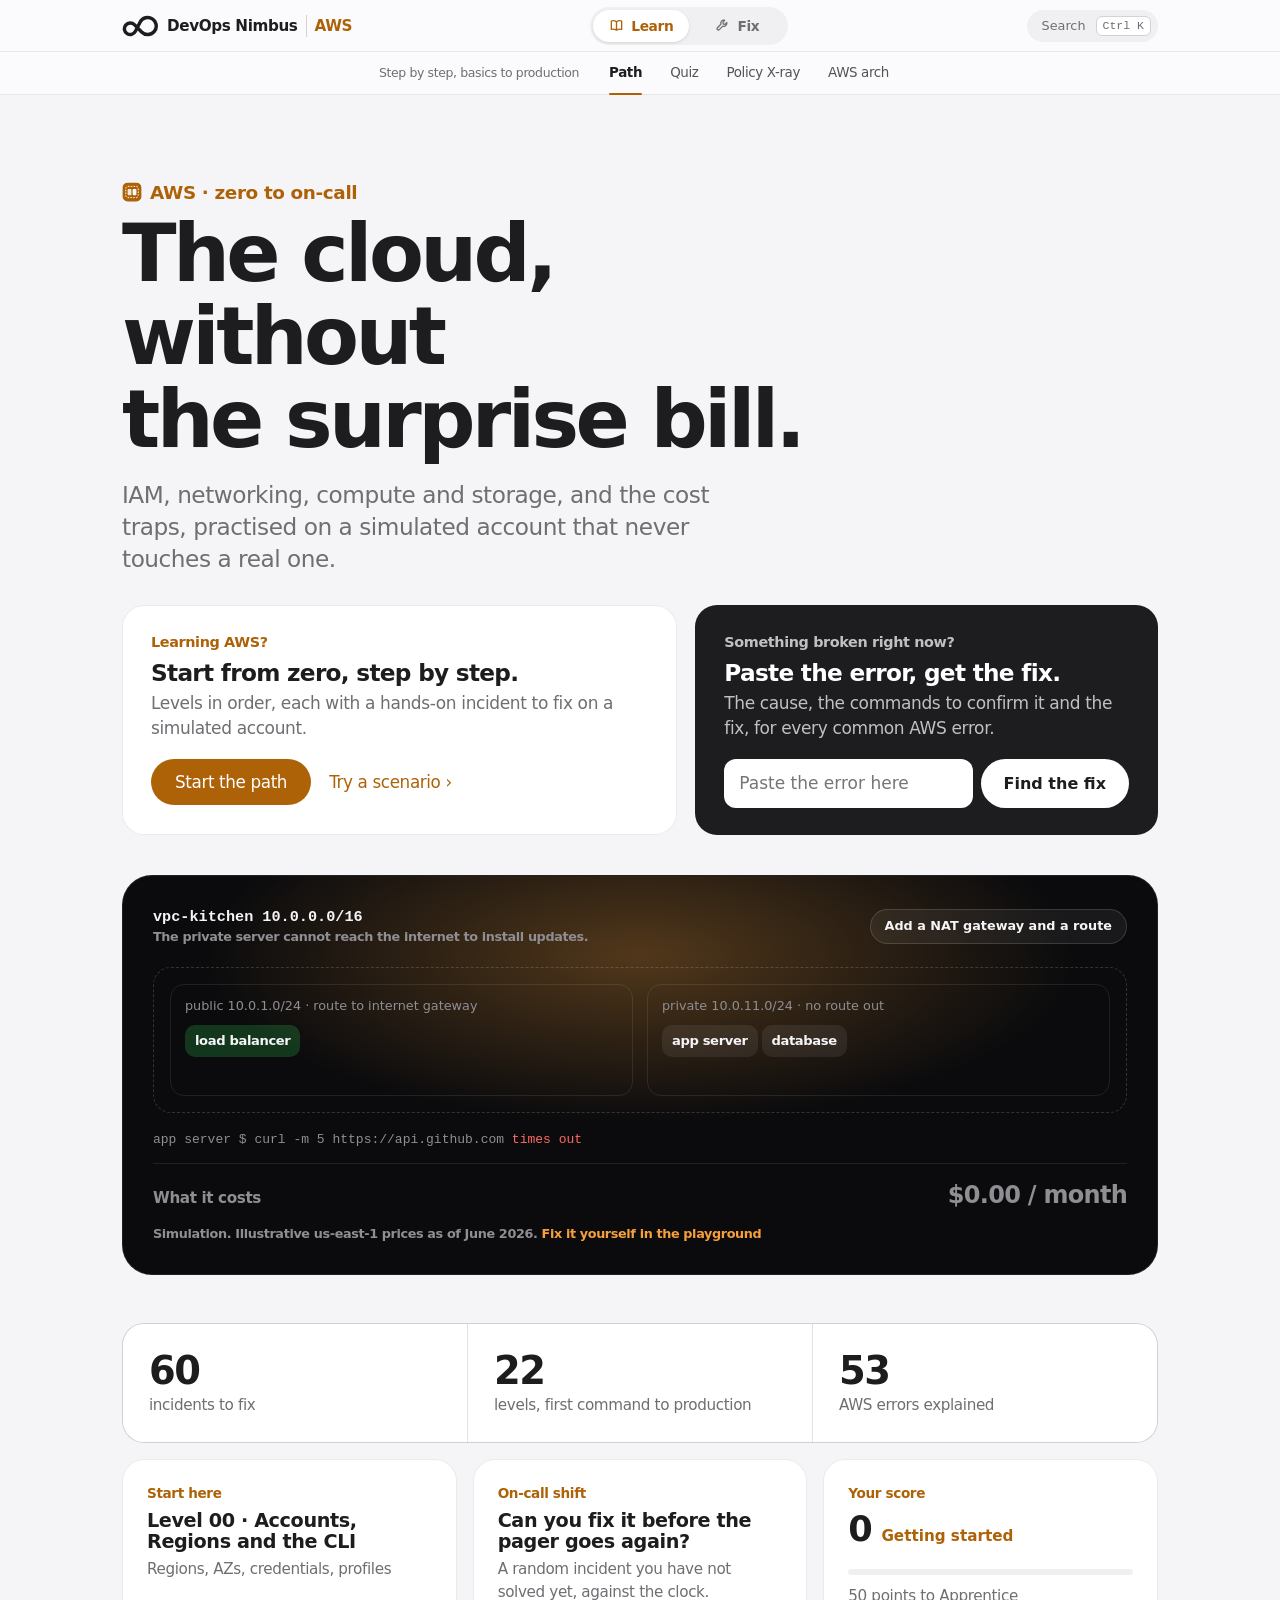
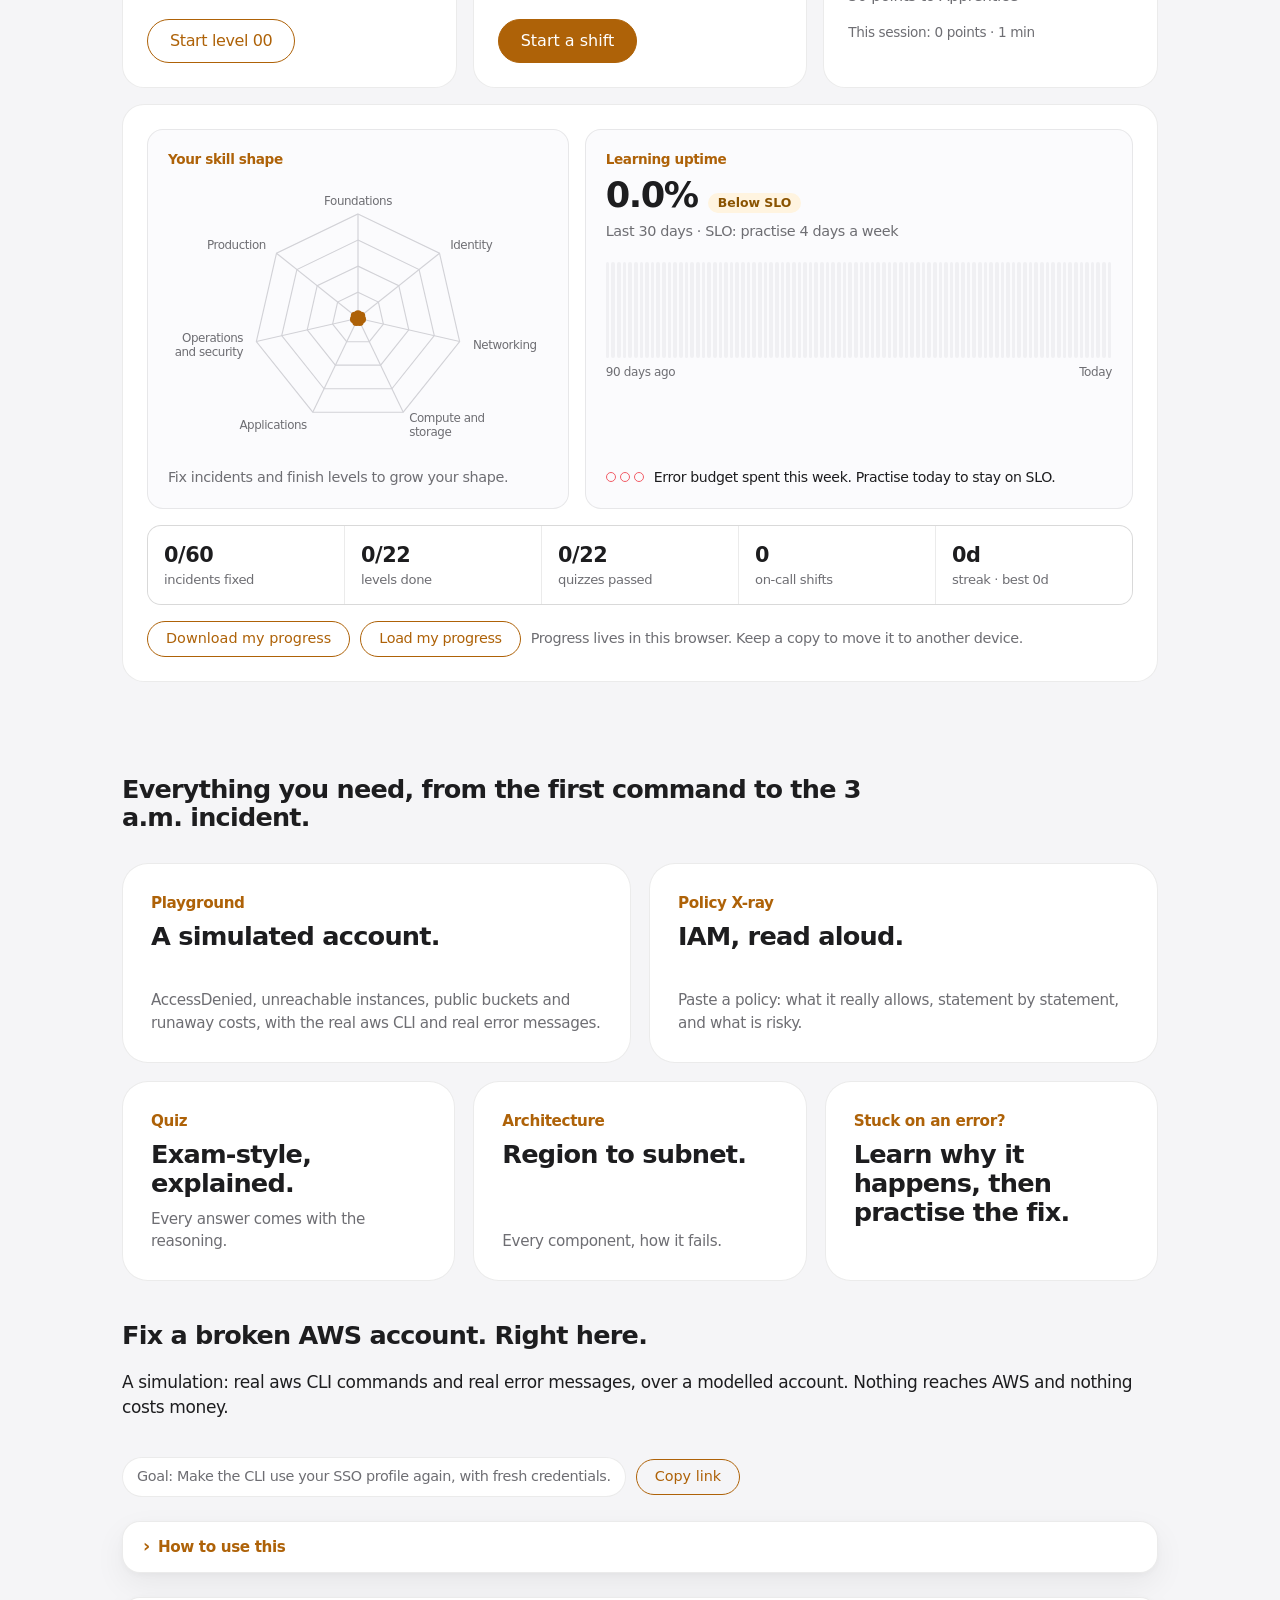
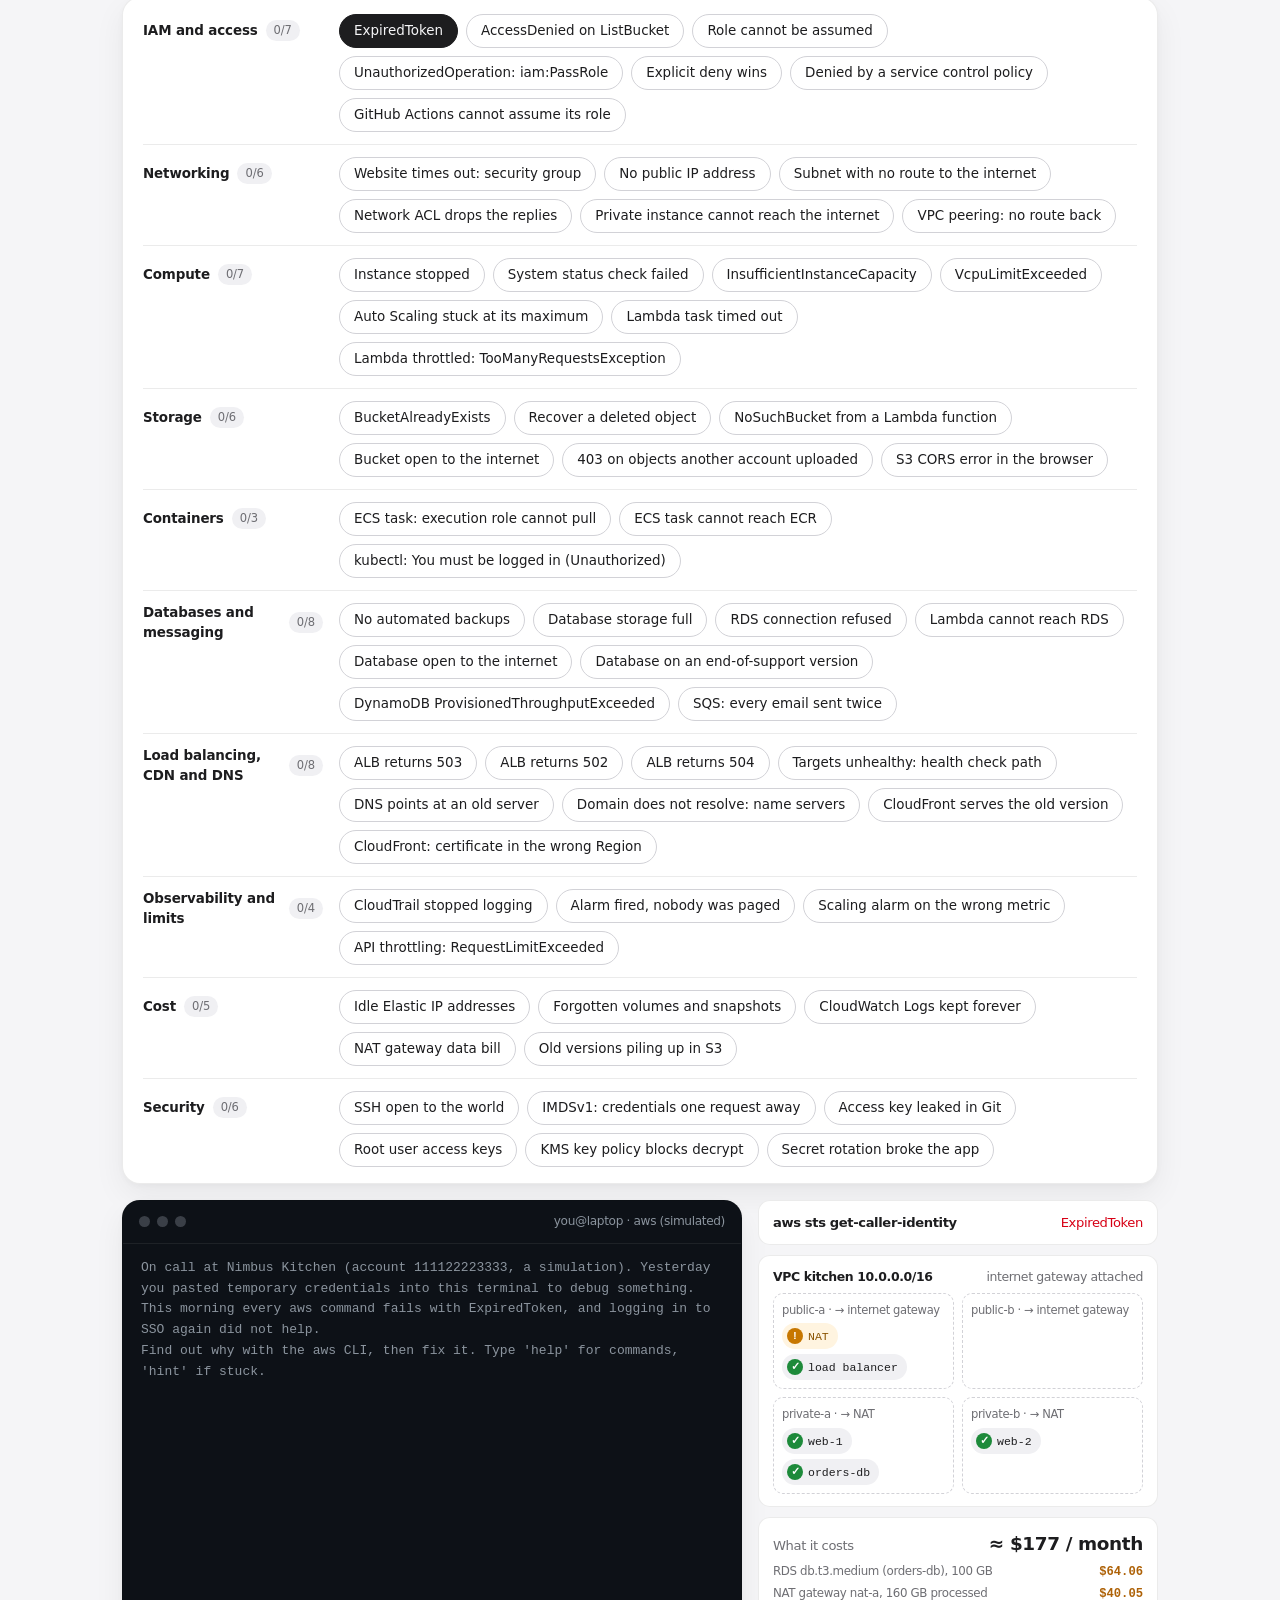
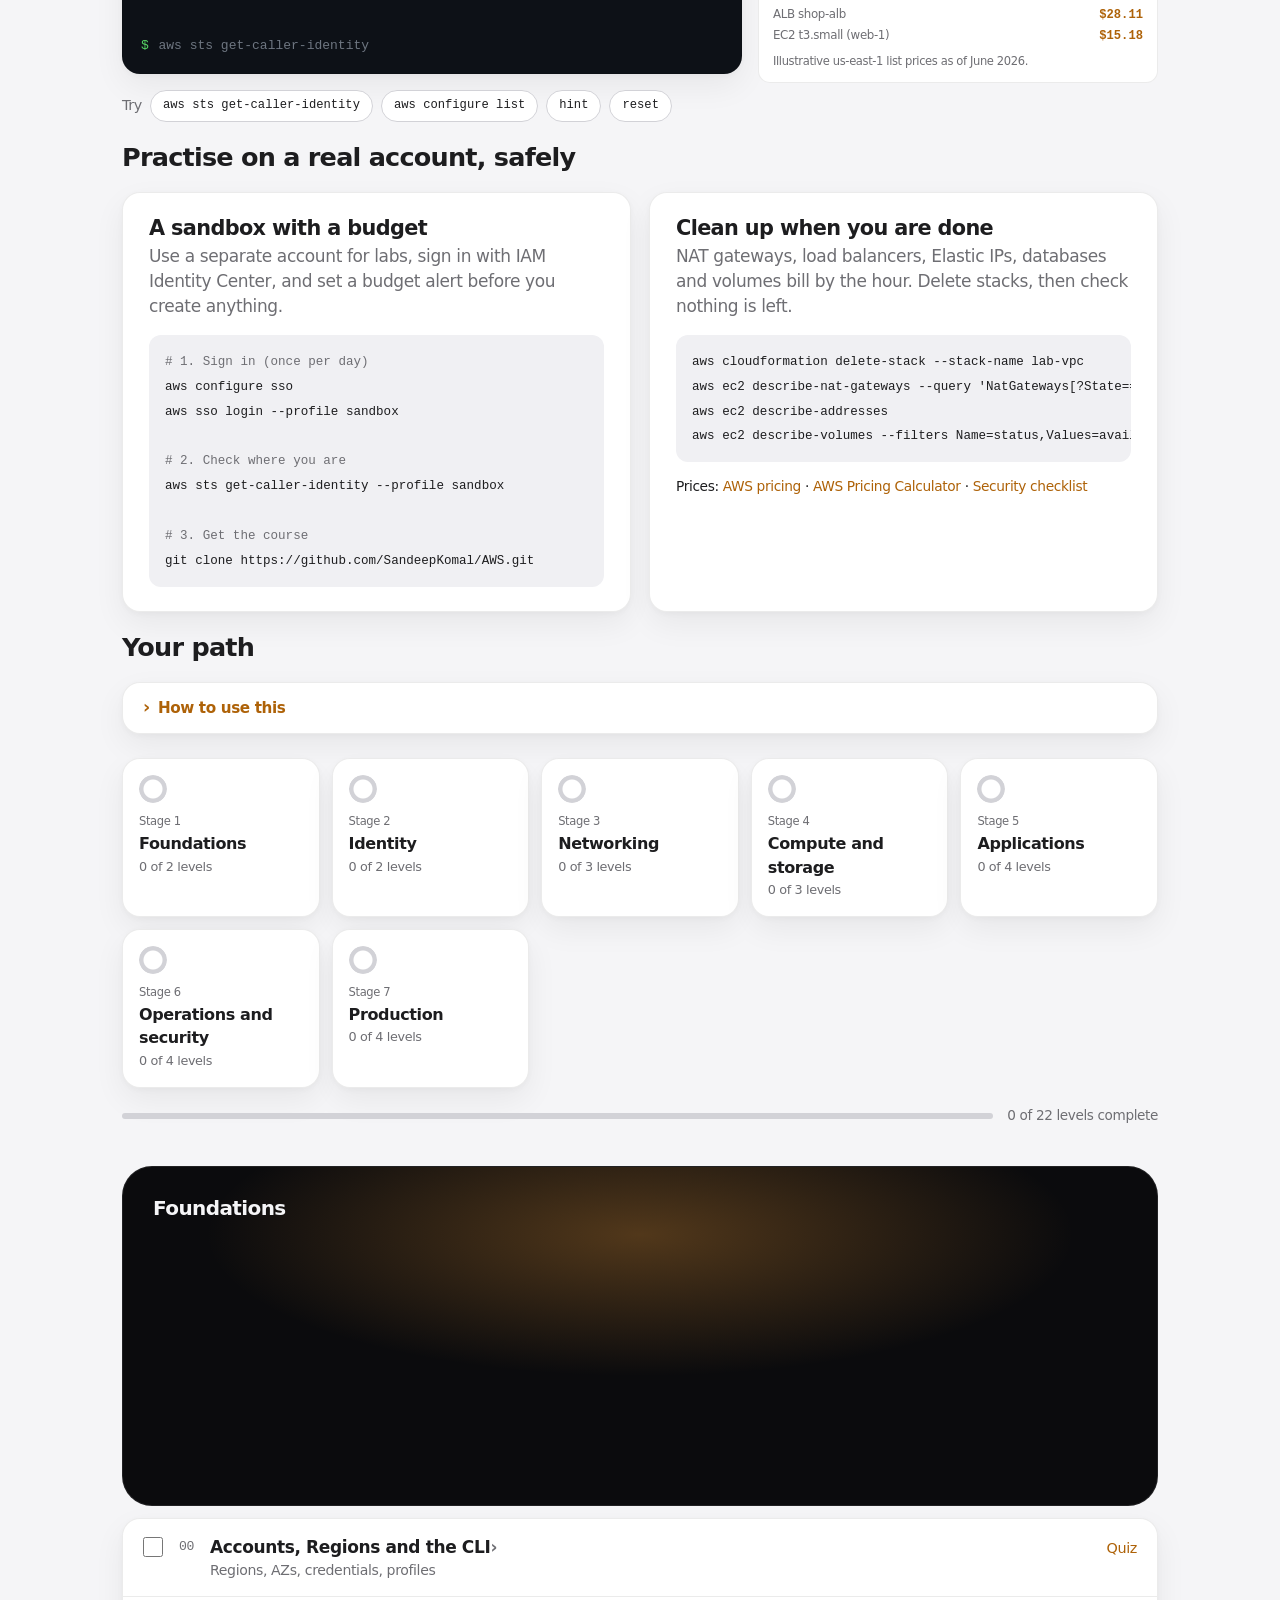
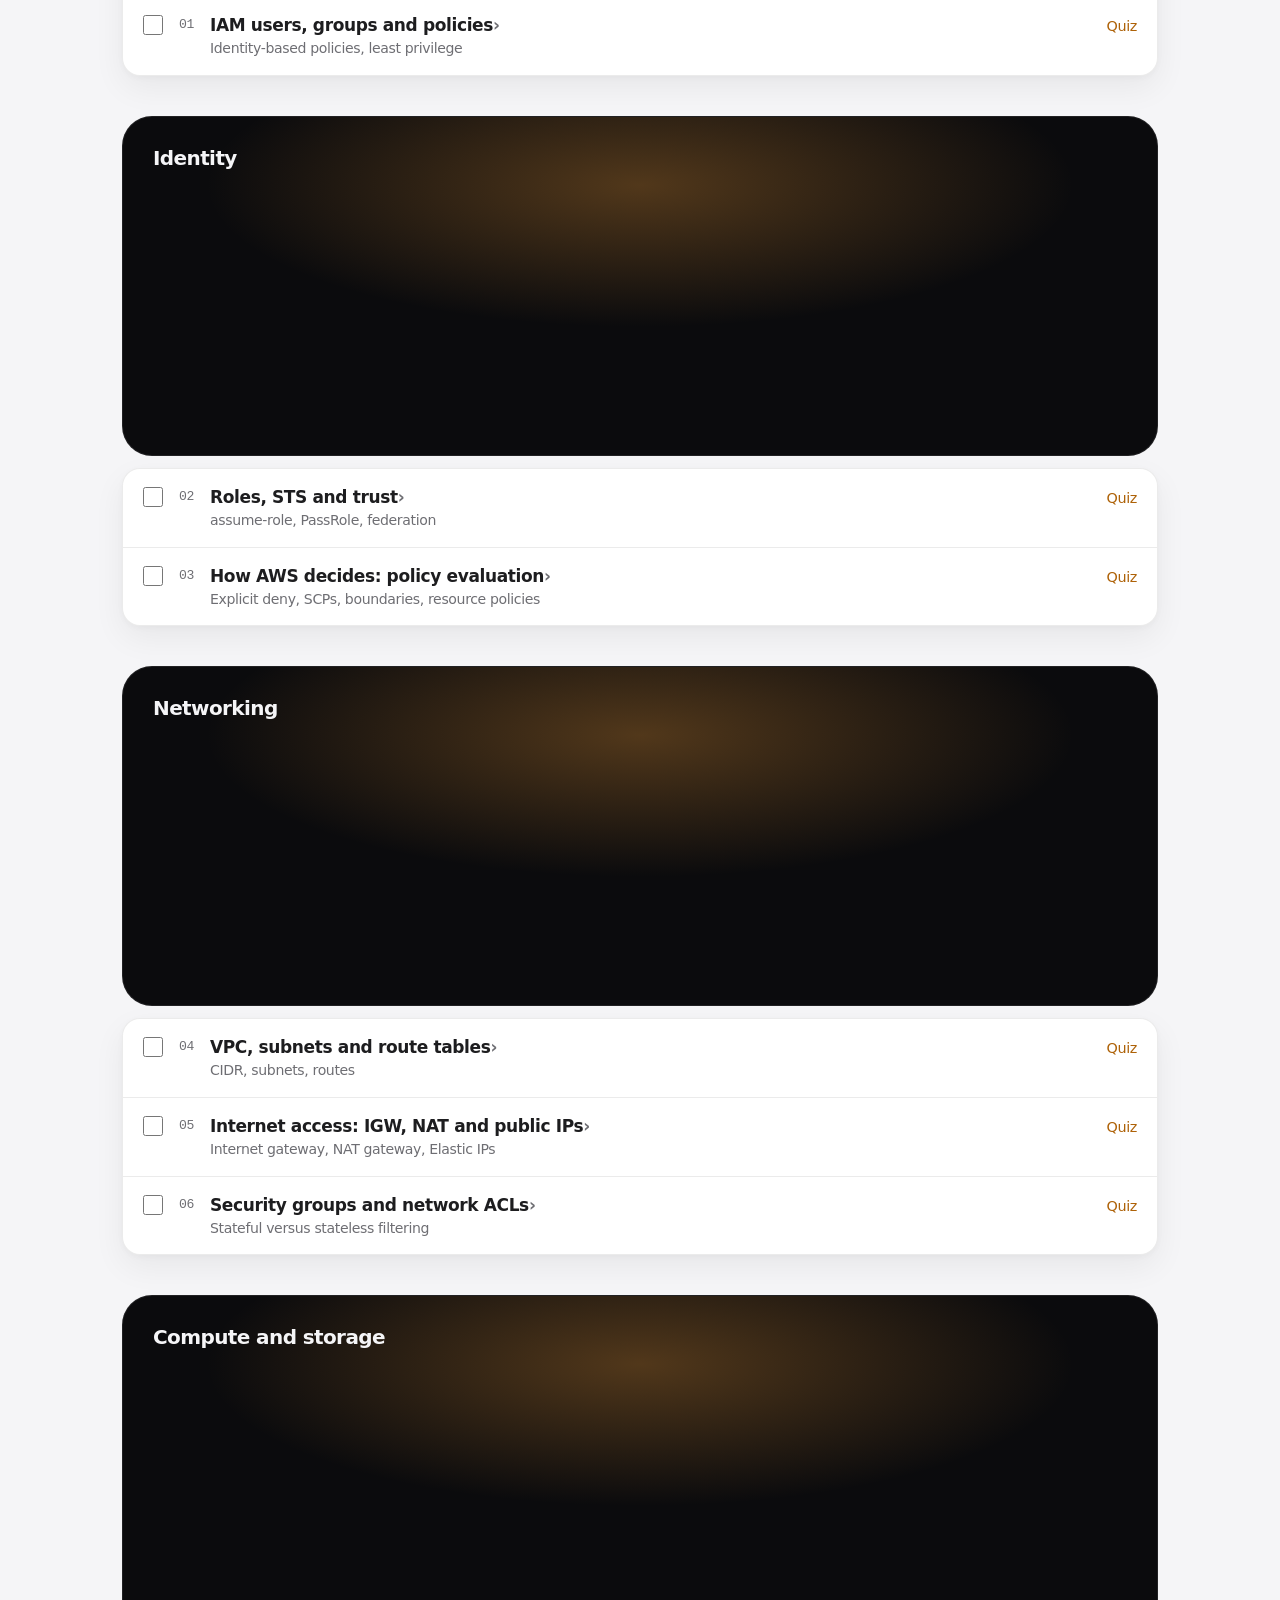
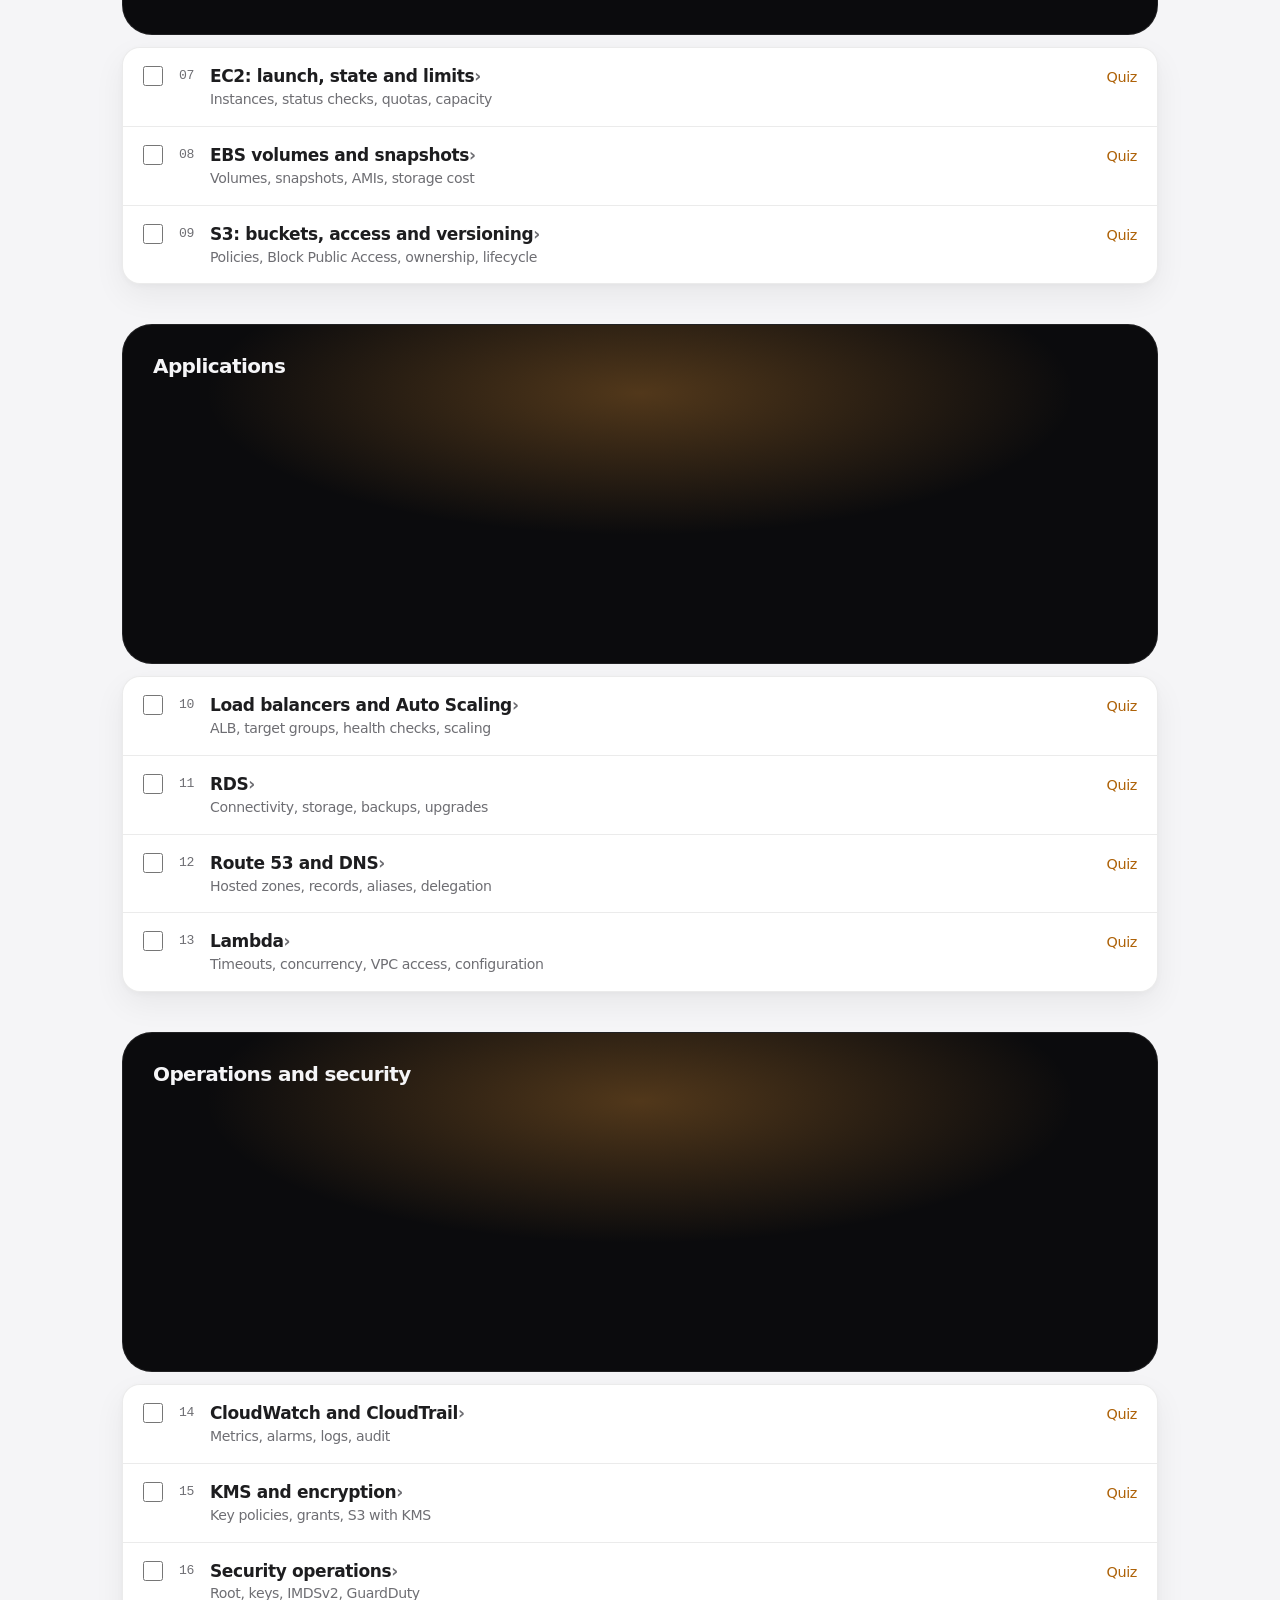
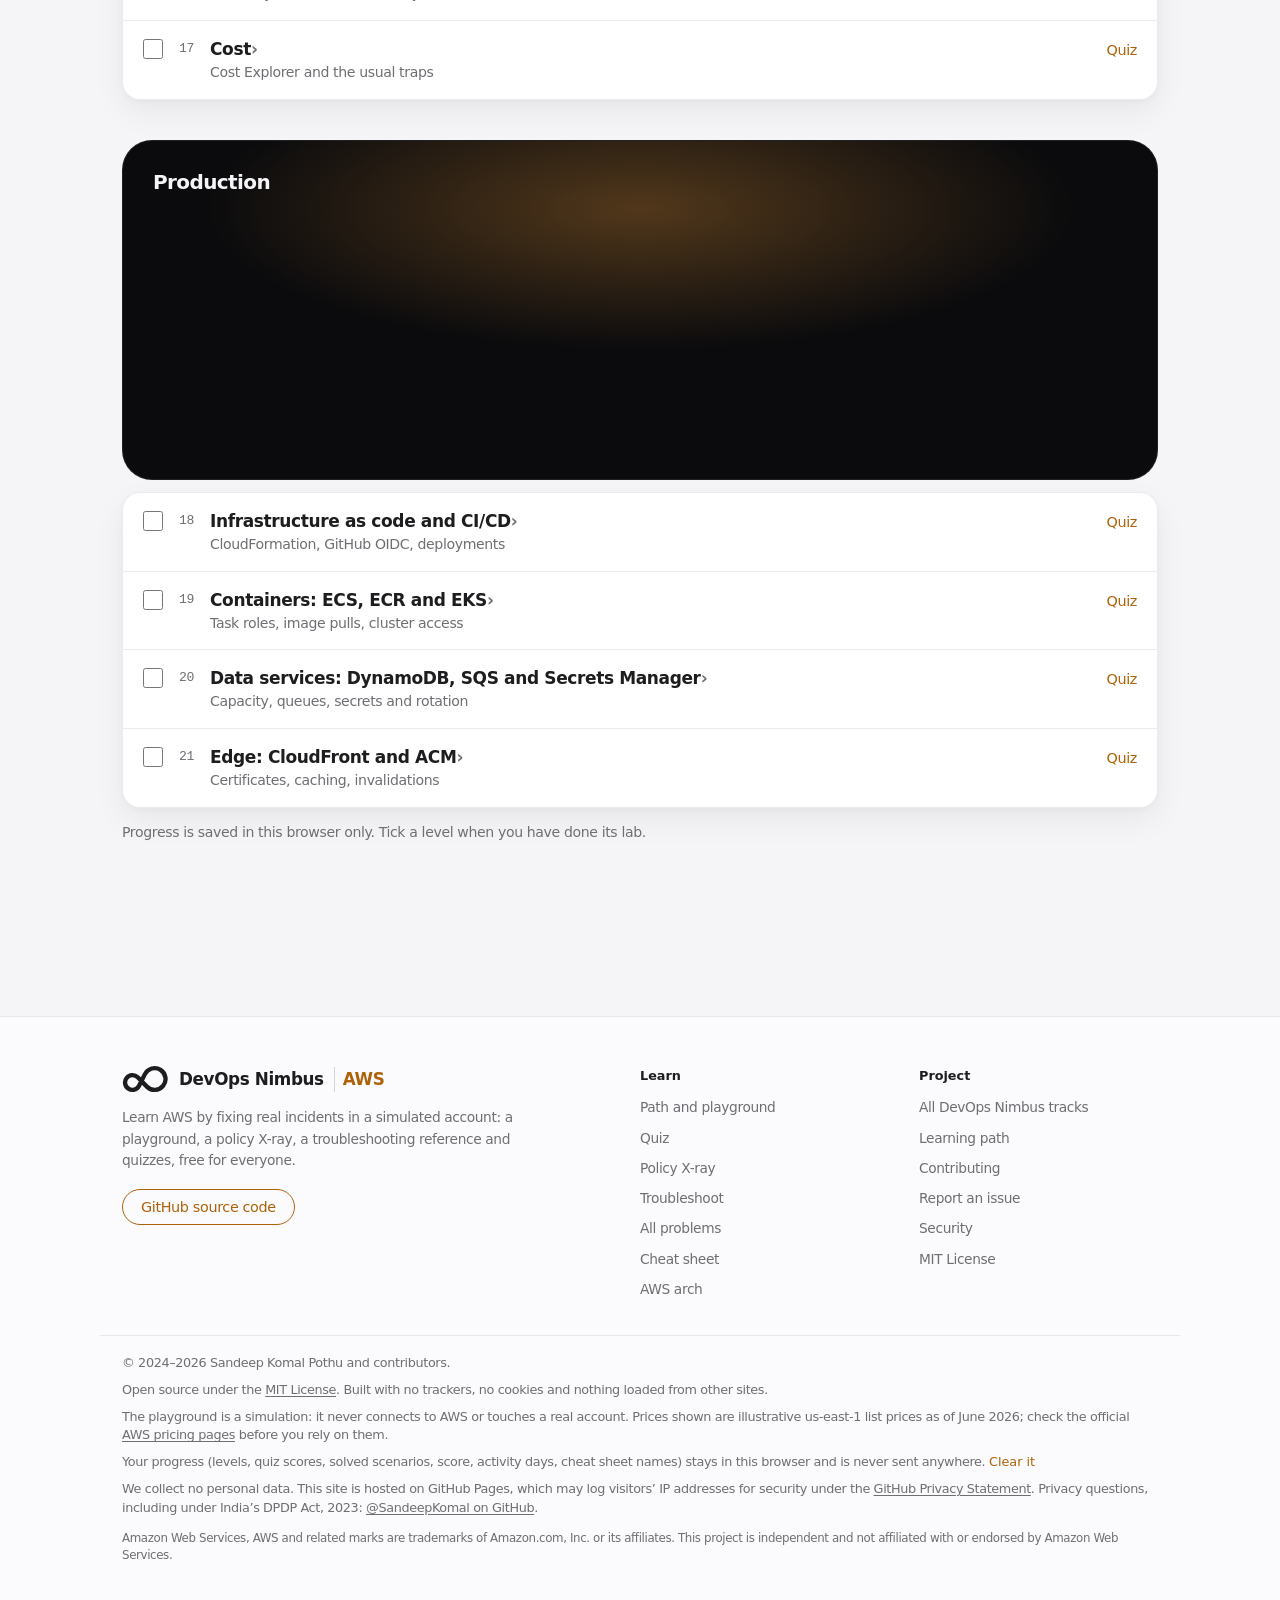
==== commit ca98bba0: "Add a privacy notice to the footer States that the site collects no personal data, that GitHub Pages" ====
--- a/site/index.html
+++ b/site/index.html
@@ -287,6 +287,7 @@
       <p>Open source under the <a data-repo="/blob/main/LICENSE" href="#">MIT License</a>. Built with no trackers, no cookies and nothing loaded from other sites.</p>
       <p>The playground is a simulation: it never connects to AWS or touches a real account. Prices shown are illustrative us-east-1 list prices as of June 2026; check the official <a href="https://aws.amazon.com/pricing/">AWS pricing pages</a> before you rely on them.</p>
       <p>Your progress (levels, quiz scores, solved scenarios, score, activity days, cheat sheet names) stays in this browser and is never sent anywhere. <button type="button" class="link-btn" id="forget">Clear it</button></p>
+      <p>We collect no personal data. This site is hosted on GitHub Pages, which may log visitors’ IP addresses for security under the <a href="https://docs.github.com/en/site-policy/privacy-policies/github-general-privacy-statement">GitHub Privacy Statement</a>. Privacy questions, including under India’s DPDP Act, 2023: <a href="https://github.com/SandeepKomal">@SandeepKomal on GitHub</a>.</p>
       <p class="foot-tm">Amazon Web Services, AWS and related marks are trademarks of Amazon.com, Inc. or its affiliates. This project is independent and not affiliated with or endorsed by Amazon Web Services.</p>
     </div>
   </footer>
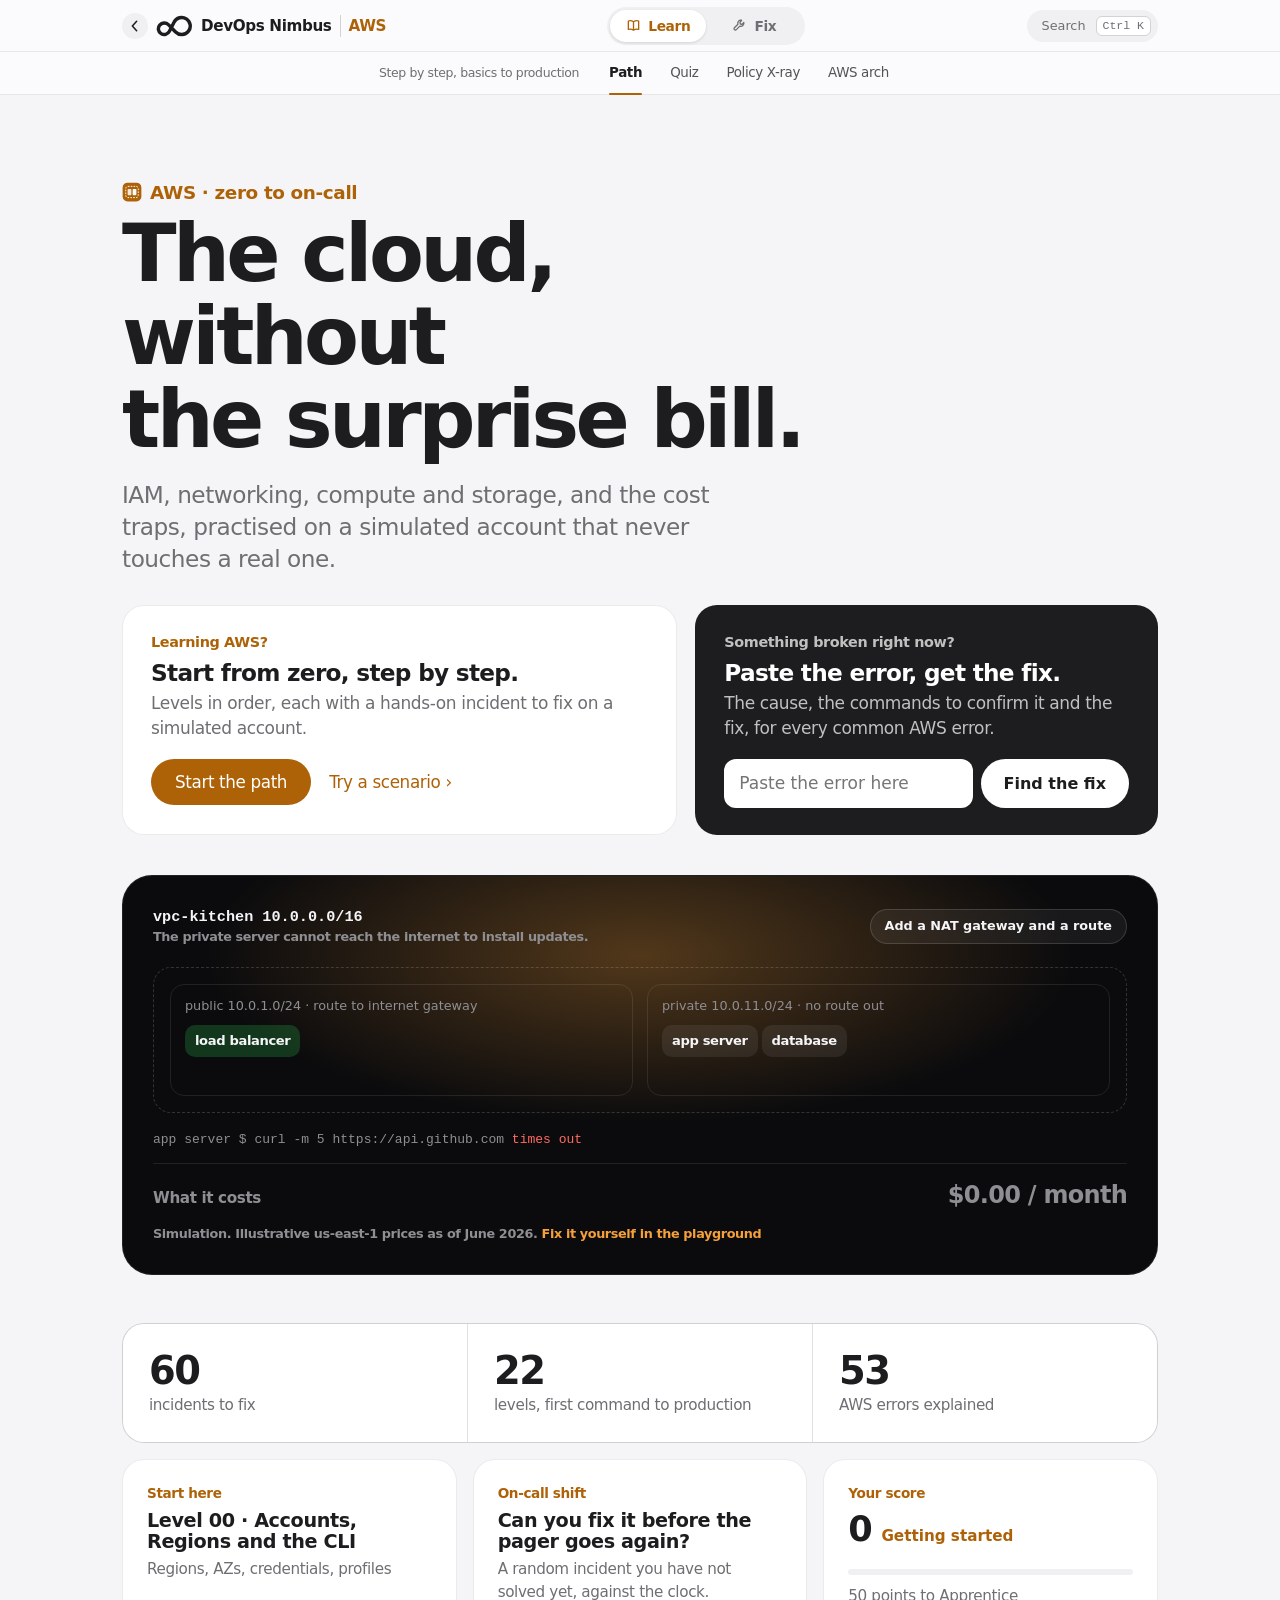
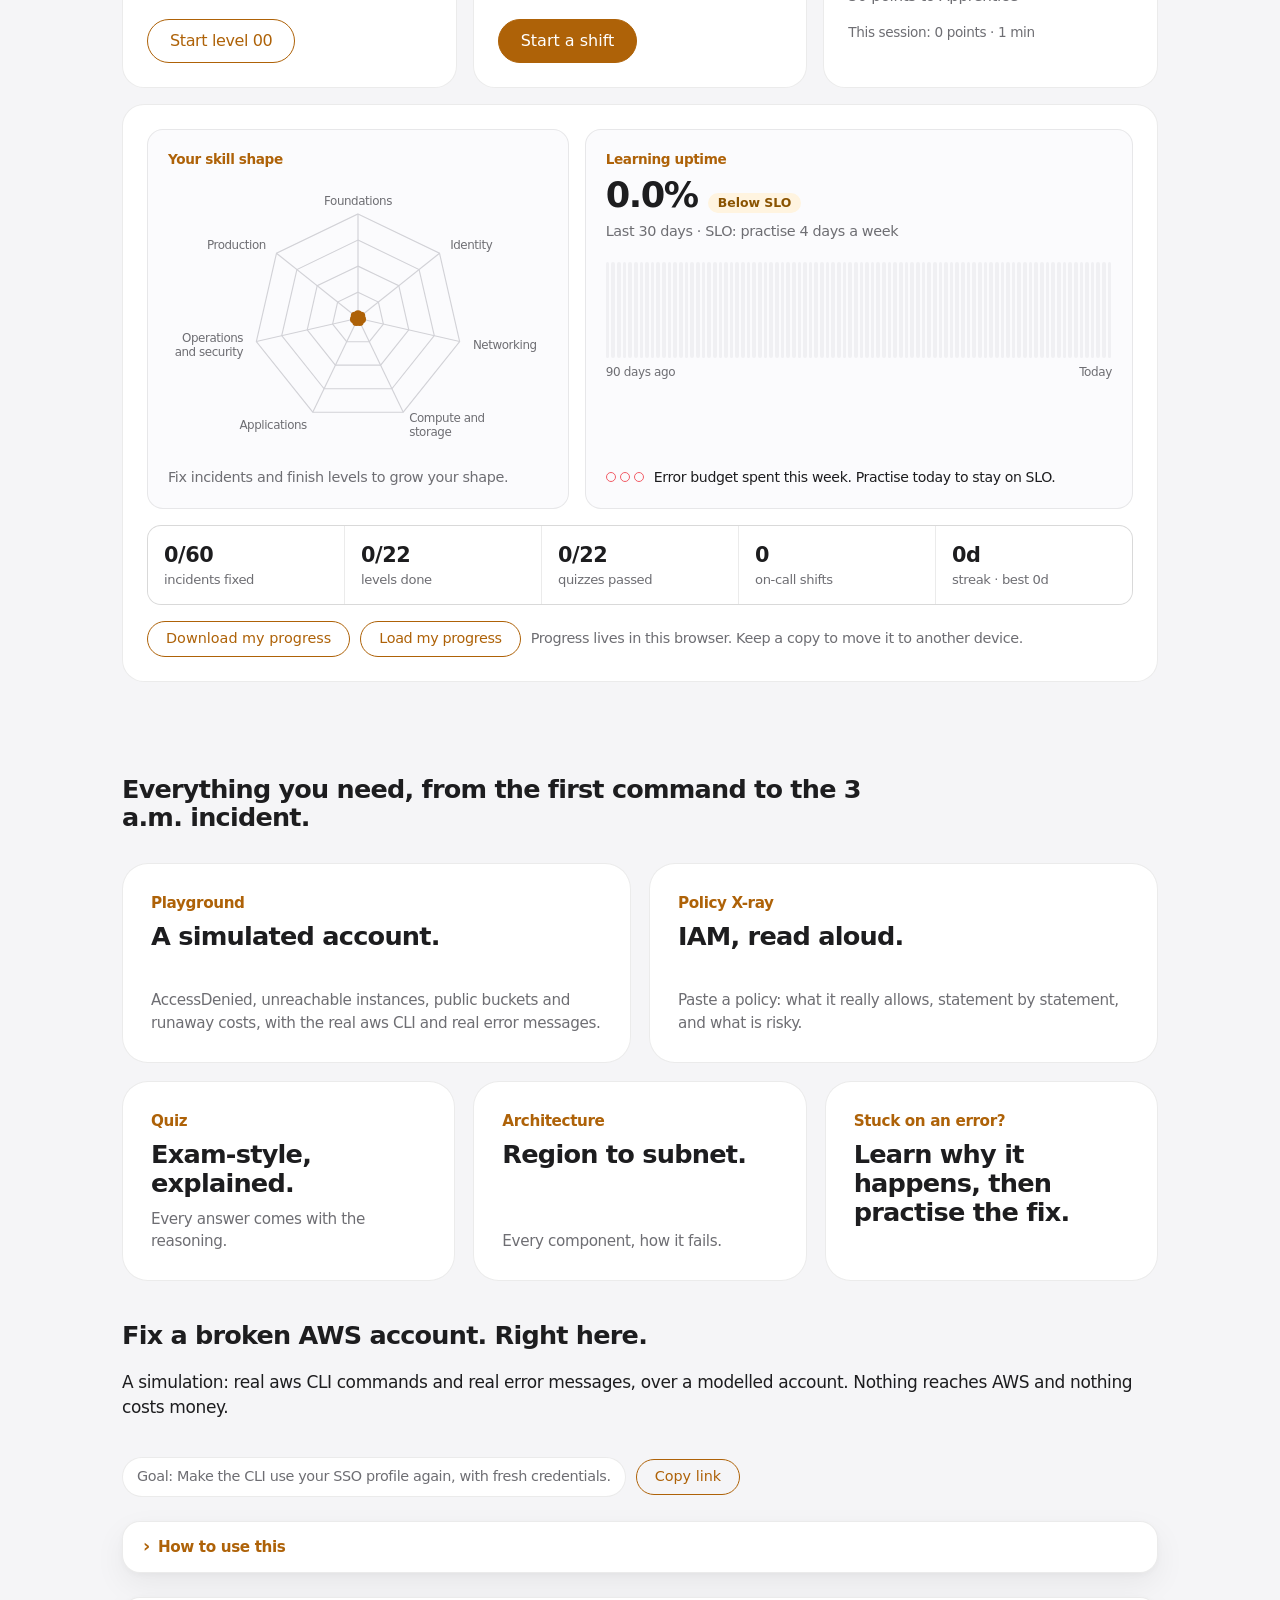
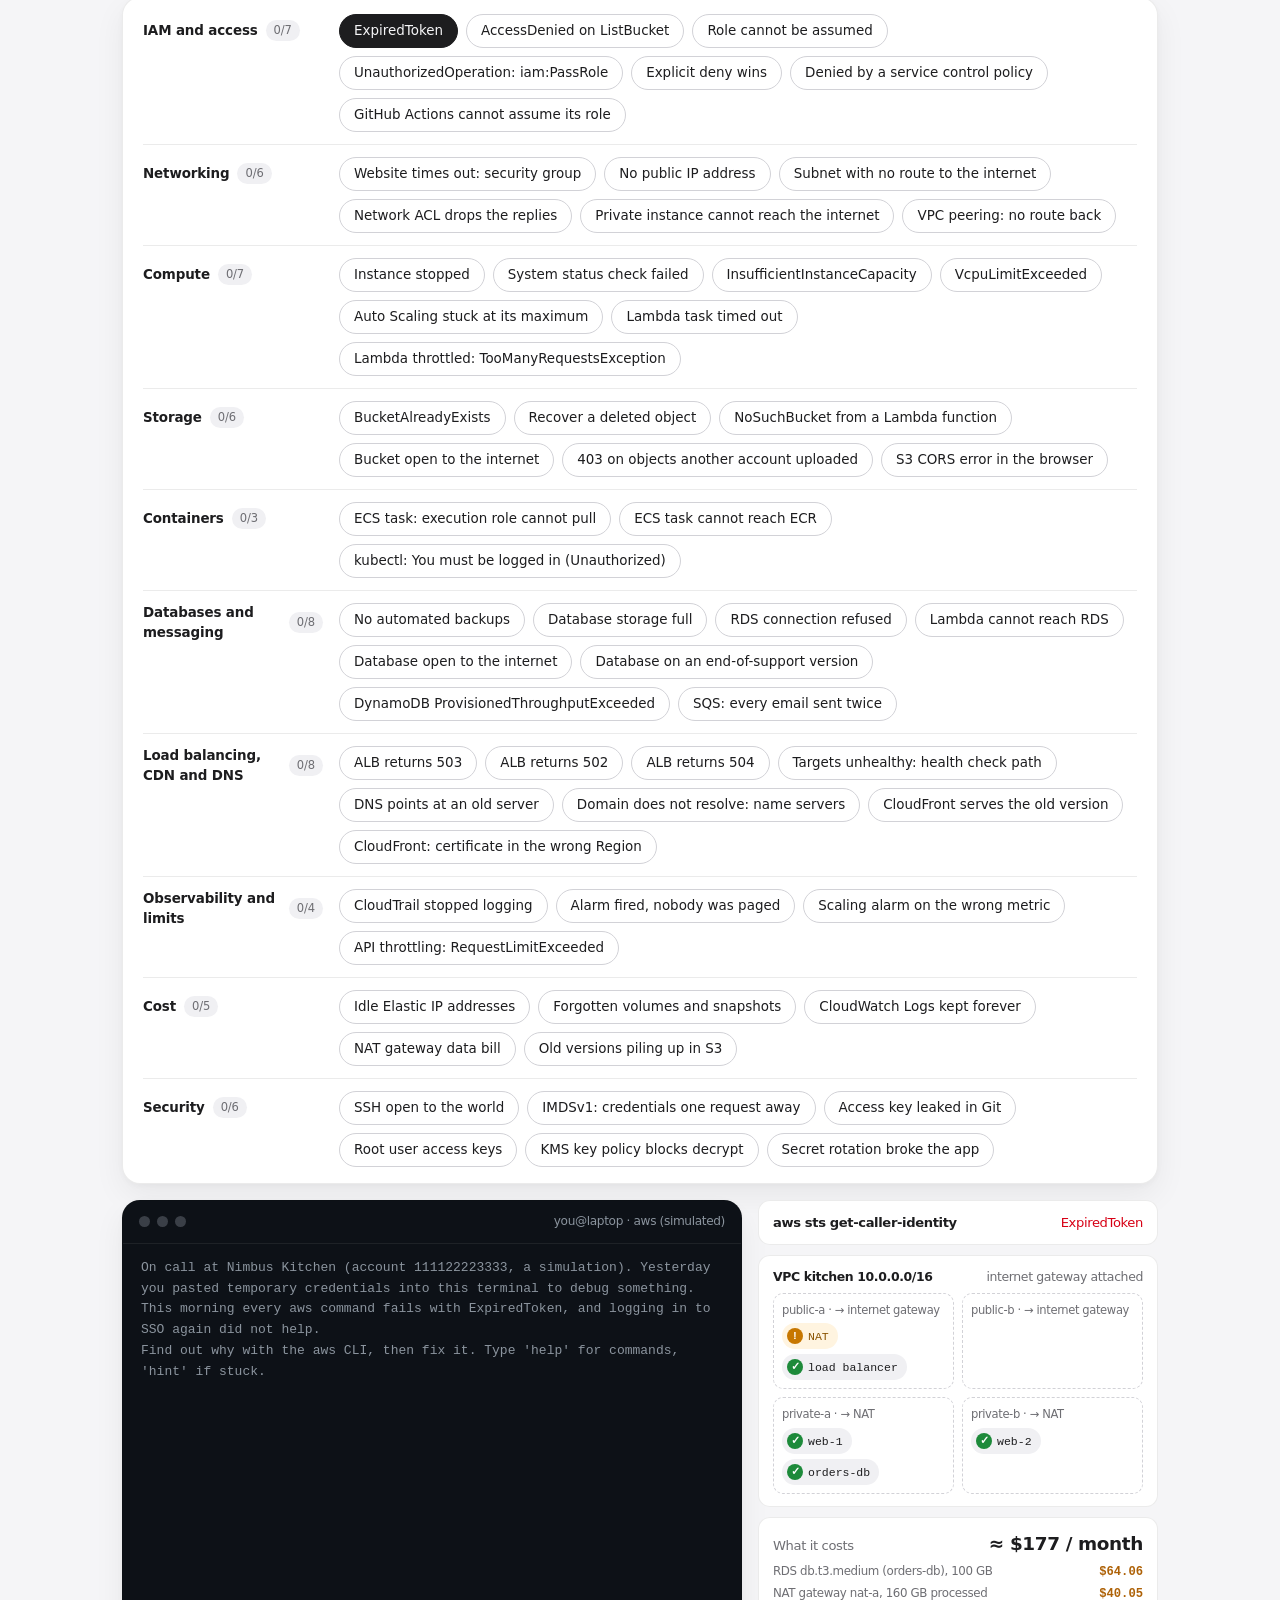
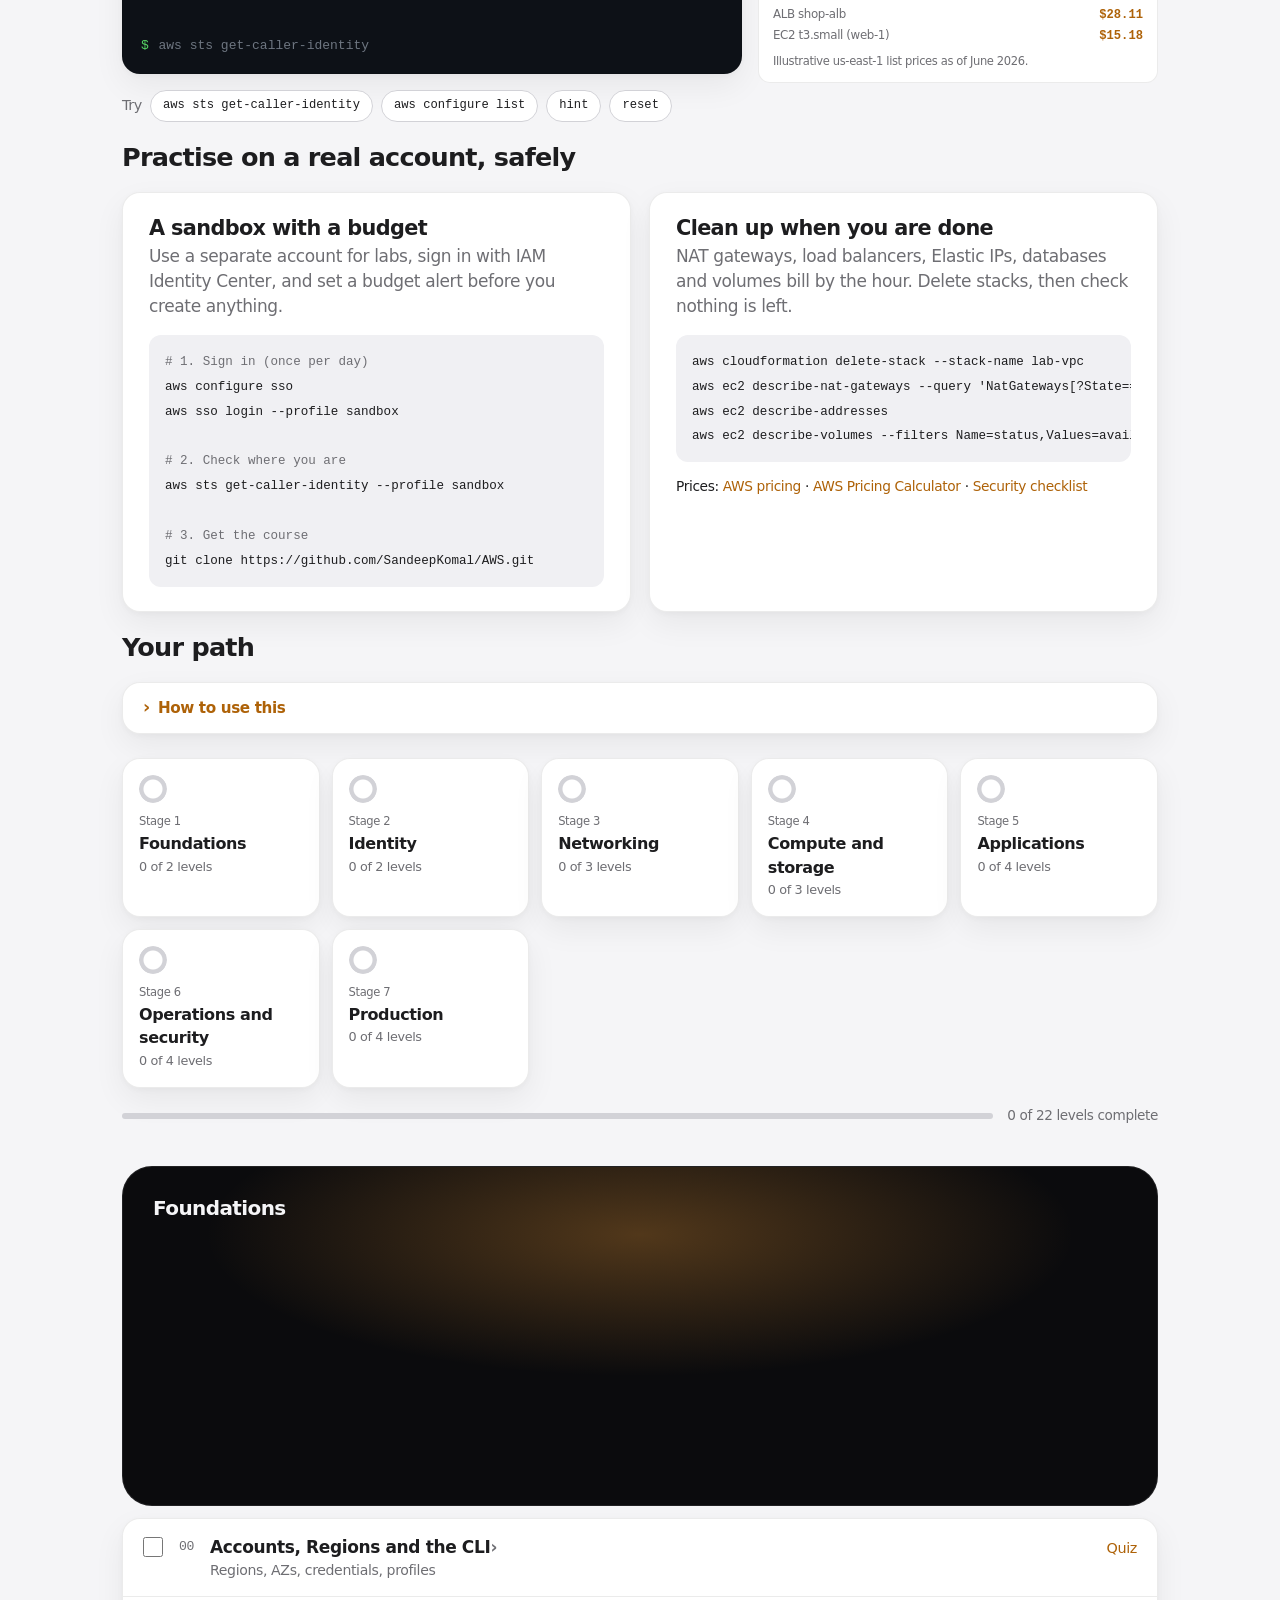
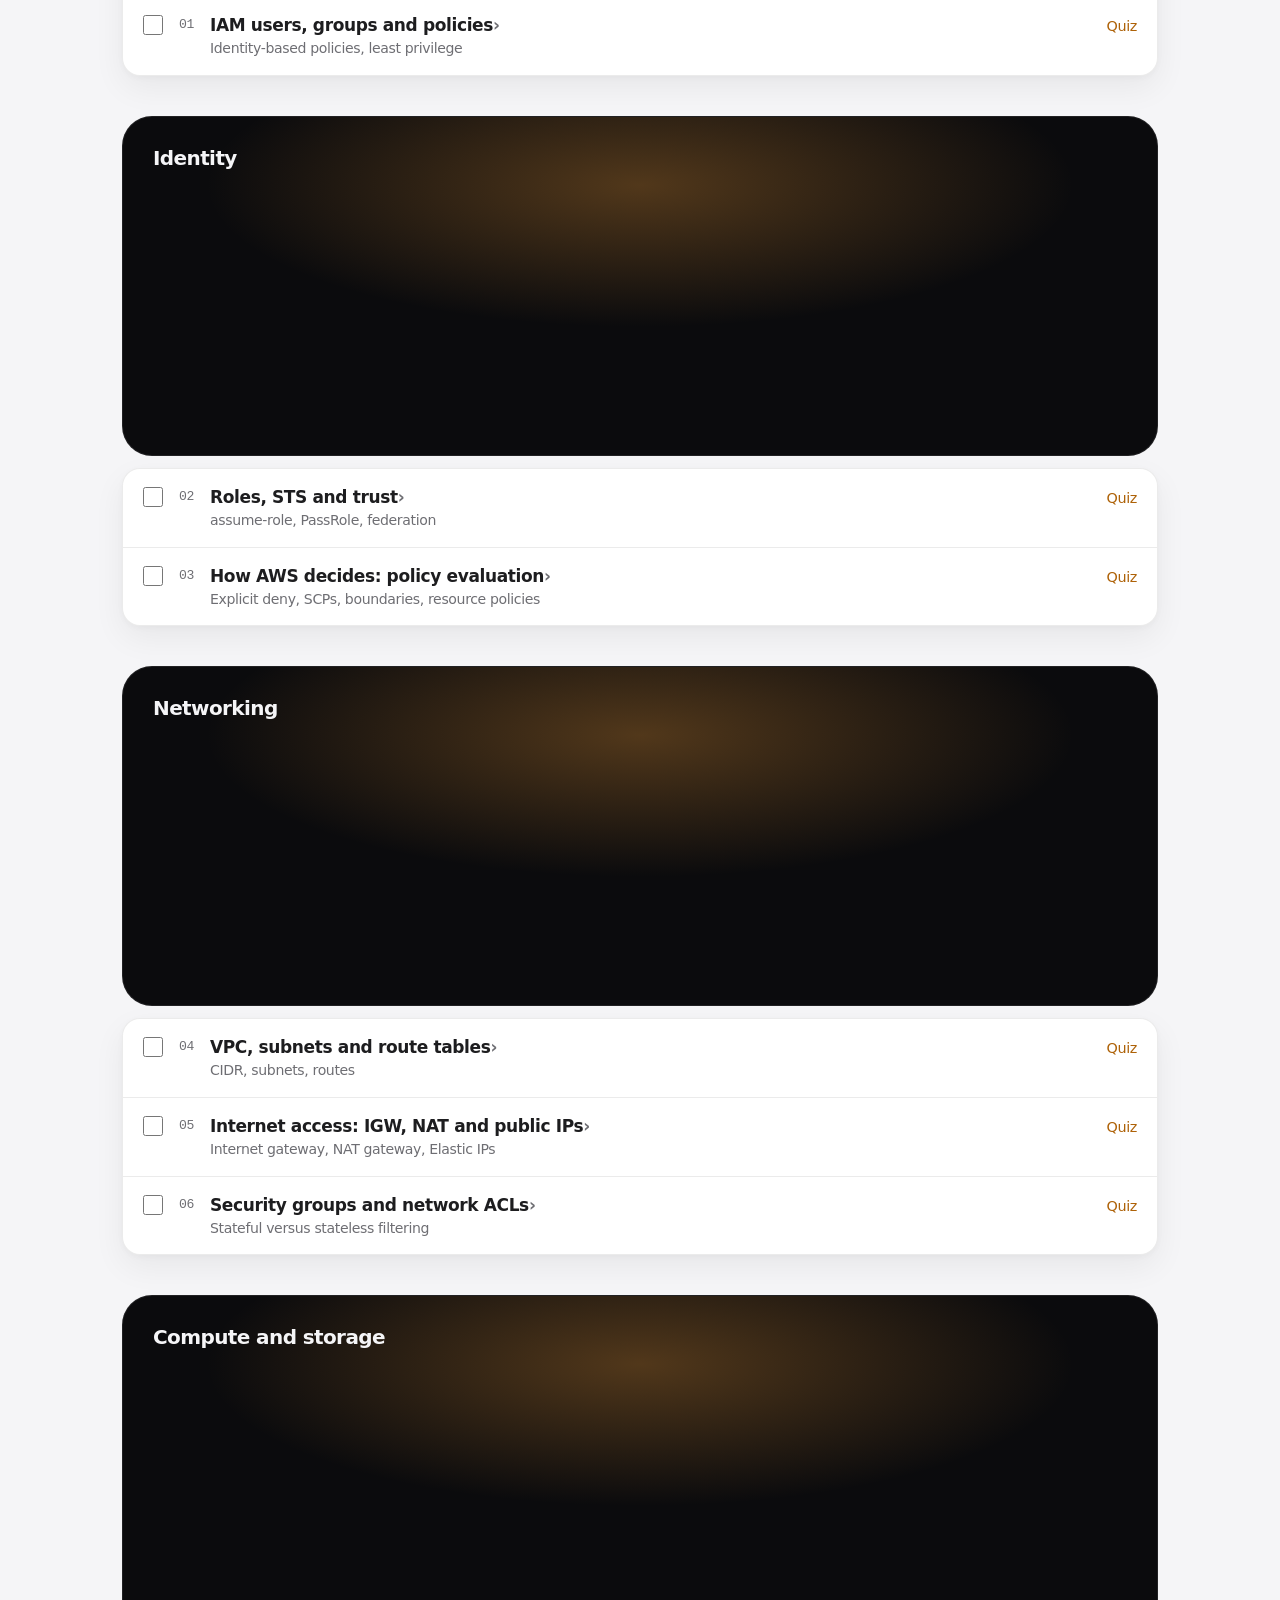
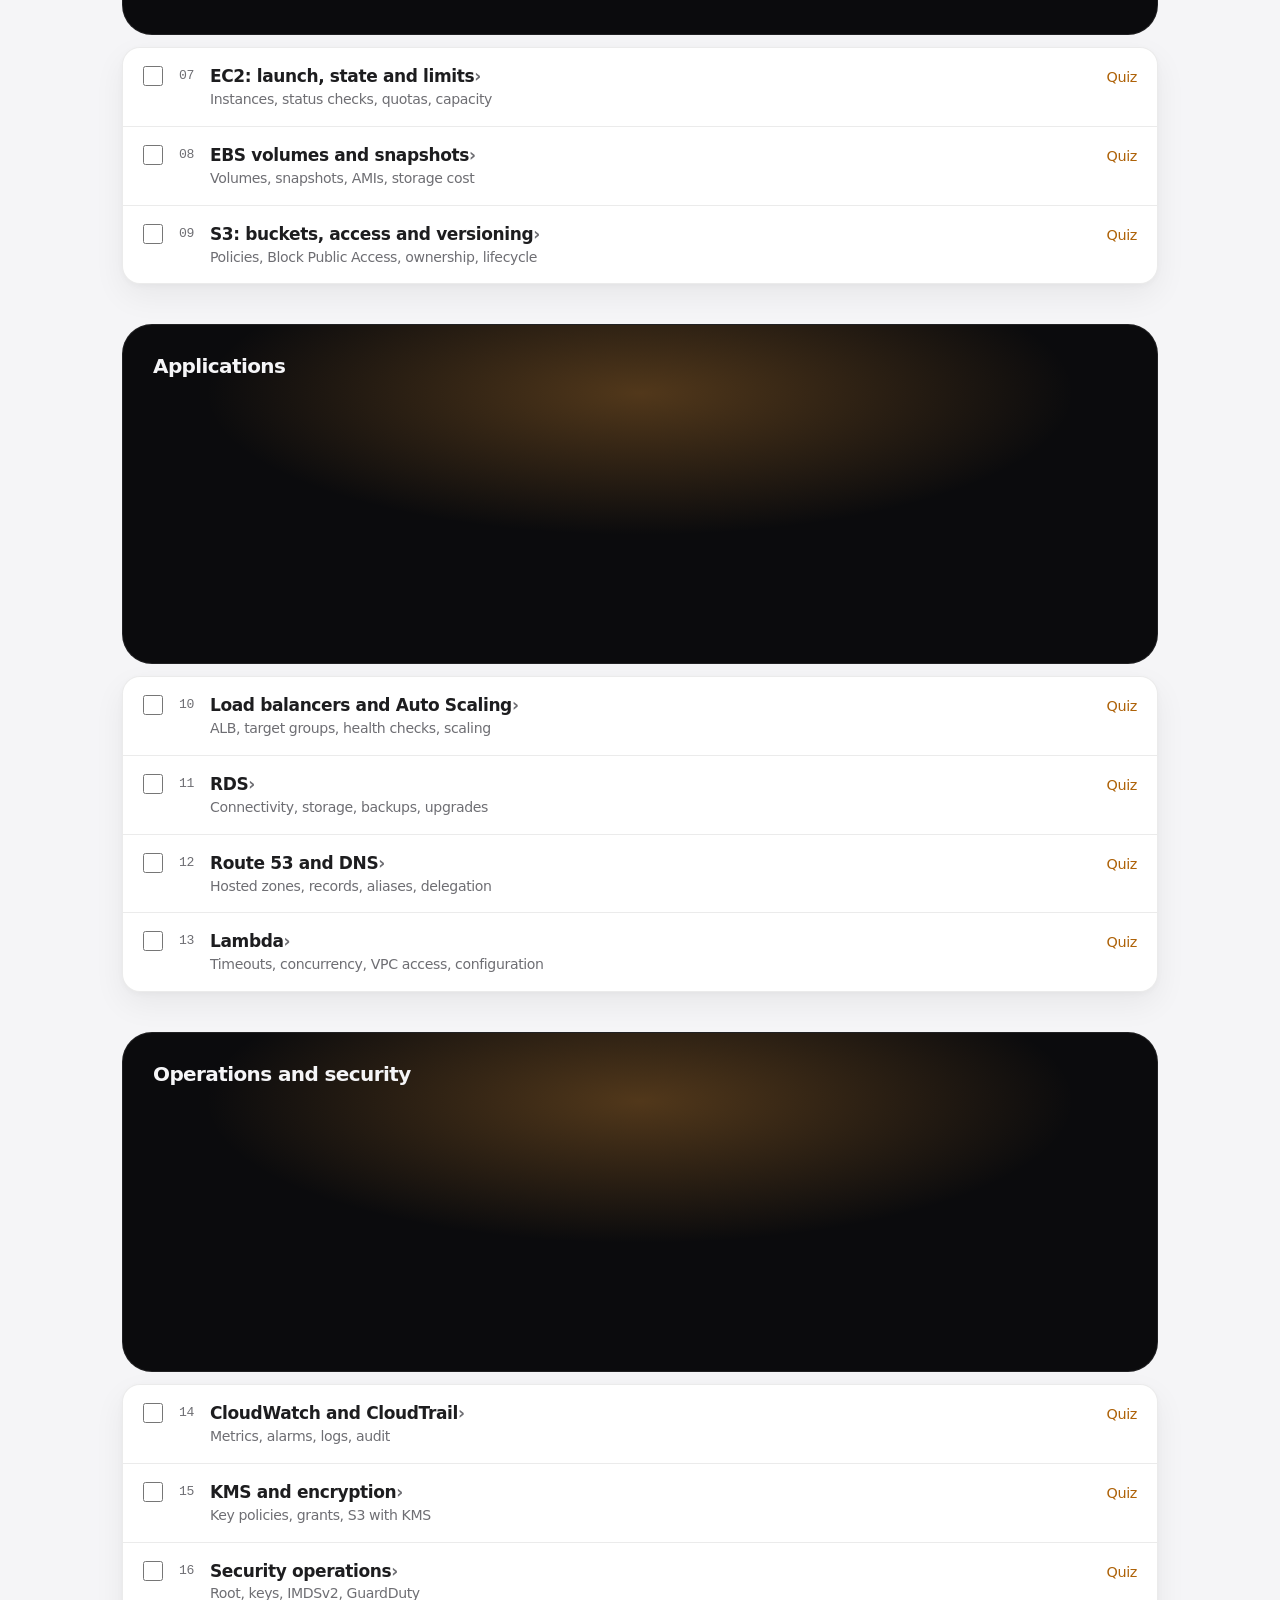
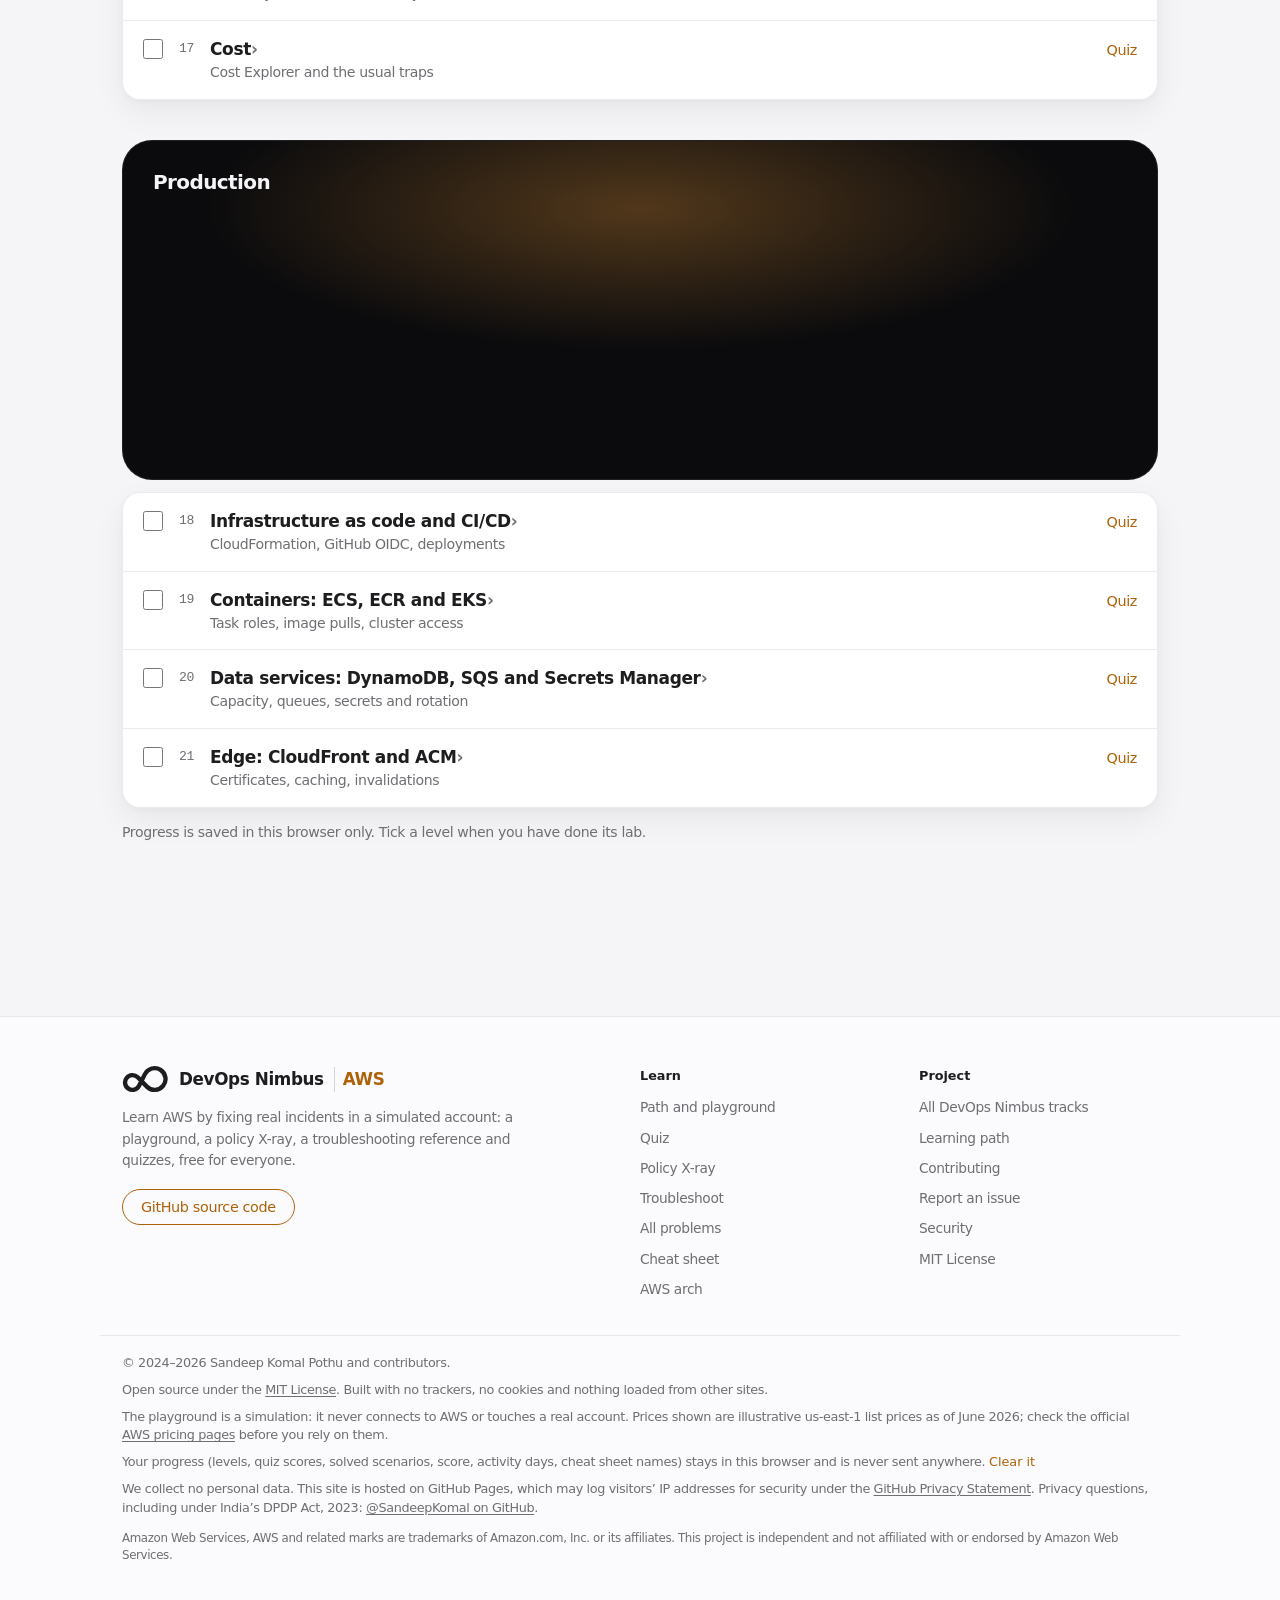
==== commit 079f41d8: "Add a back button to all tracks in the header A round back button and "DevOps Nimbus" now lead to th" ====
--- a/site/index.html
+++ b/site/index.html
@@ -19,10 +19,10 @@
   <a class="skip" href="#main">Skip to content</a>
   <header class="top">
     <div class="wrap top-inner">
-      <a class="brand" href="#path" aria-label="DevOps Nimbus AWS, home">
-        <img class="mark" src="nimbus.svg" alt="" width="37" height="22">
-        DevOps Nimbus <span class="brand-track">AWS</span>
-      </a>
+      <div class="brand">
+        <a class="brand-hub" href="https://sandeepkomal.github.io/devops-nimbus/" title="Back to all DevOps Nimbus tracks"><span class="brand-back" aria-hidden="true"><svg viewBox="0 0 8 14" width="7" height="12"><path d="M6.5 1.5 1.5 7l5 5.5" fill="none" stroke="currentColor" stroke-width="1.8" stroke-linecap="round" stroke-linejoin="round"/></svg></span><img class="mark" src="nimbus.svg" alt="" width="37" height="22"><span>DevOps Nimbus</span><span class="sr-only">: back to all tracks</span></a>
+        <a class="brand-track" href="#path">AWS</a>
+      </div>
       <nav class="switch" aria-label="Mode">
         <a class="sw learn" href="#path"><svg viewBox="0 0 16 16" width="15" height="15" aria-hidden="true"><path d="M2.5 3.2c1.8-.6 3.6-.4 5.5.8 1.9-1.2 3.7-1.4 5.5-.8v9c-1.8-.6-3.6-.4-5.5.8-1.9-1.2-3.7-1.4-5.5-.8zM8 4v9" fill="none" stroke="currentColor" stroke-width="1.4" stroke-linejoin="round"/></svg>Learn</a>
         <a class="sw fix" href="#doctor"><svg viewBox="0 0 16 16" width="15" height="15" aria-hidden="true"><path d="M10.2 2.4a3.3 3.3 0 0 0-3.9 4.3L2.6 10.4a1.4 1.4 0 0 0 2 2l3.7-3.7a3.3 3.3 0 0 0 4.3-3.9l-2 2-1.7-.4-.4-1.7z" fill="none" stroke="currentColor" stroke-width="1.4" stroke-linejoin="round"/></svg>Fix</a>
--- a/site/style.css
+++ b/site/style.css
@@ -732,3 +732,15 @@
 .door.fix .pill { background: var(--on-oncall); color: var(--oncall); border-color: transparent; font-weight: 600; }
 .door.fix .pill:hover { background: color-mix(in srgb, var(--on-oncall) 88%, var(--oncall)); }
 .door.fix input[type="search"] { border-color: transparent; }
+
+/* Header brand: a round back button and "DevOps Nimbus" go to all tracks; the track name goes to this track's start. */
+.brand > a { display: flex; align-items: center; gap: 8px; text-decoration: none; }
+.brand-hub { color: inherit; }
+.brand-back { display: grid; place-items: center; width: 26px; height: 26px; border-radius: 50%; background: var(--code-bg); color: var(--text); transition: background .2s, transform .2s; }
+.brand-back svg { display: block; margin-left: -1px; }
+.brand-hub:hover .brand-back { background: var(--line); transform: translateX(-2px); }
+.brand > a:hover { text-decoration: none; }
+.brand-hub:hover > span:not(.brand-back) { opacity: .75; }
+.brand-hub:focus-visible { outline: 2px solid var(--accent); outline-offset: 3px; }
+.sr-only { position: absolute; width: 1px; height: 1px; padding: 0; margin: -1px; overflow: hidden; clip: rect(0 0 0 0); white-space: nowrap; border: 0; }
+@media (prefers-reduced-motion: reduce) { .brand-back { transition: none; } }
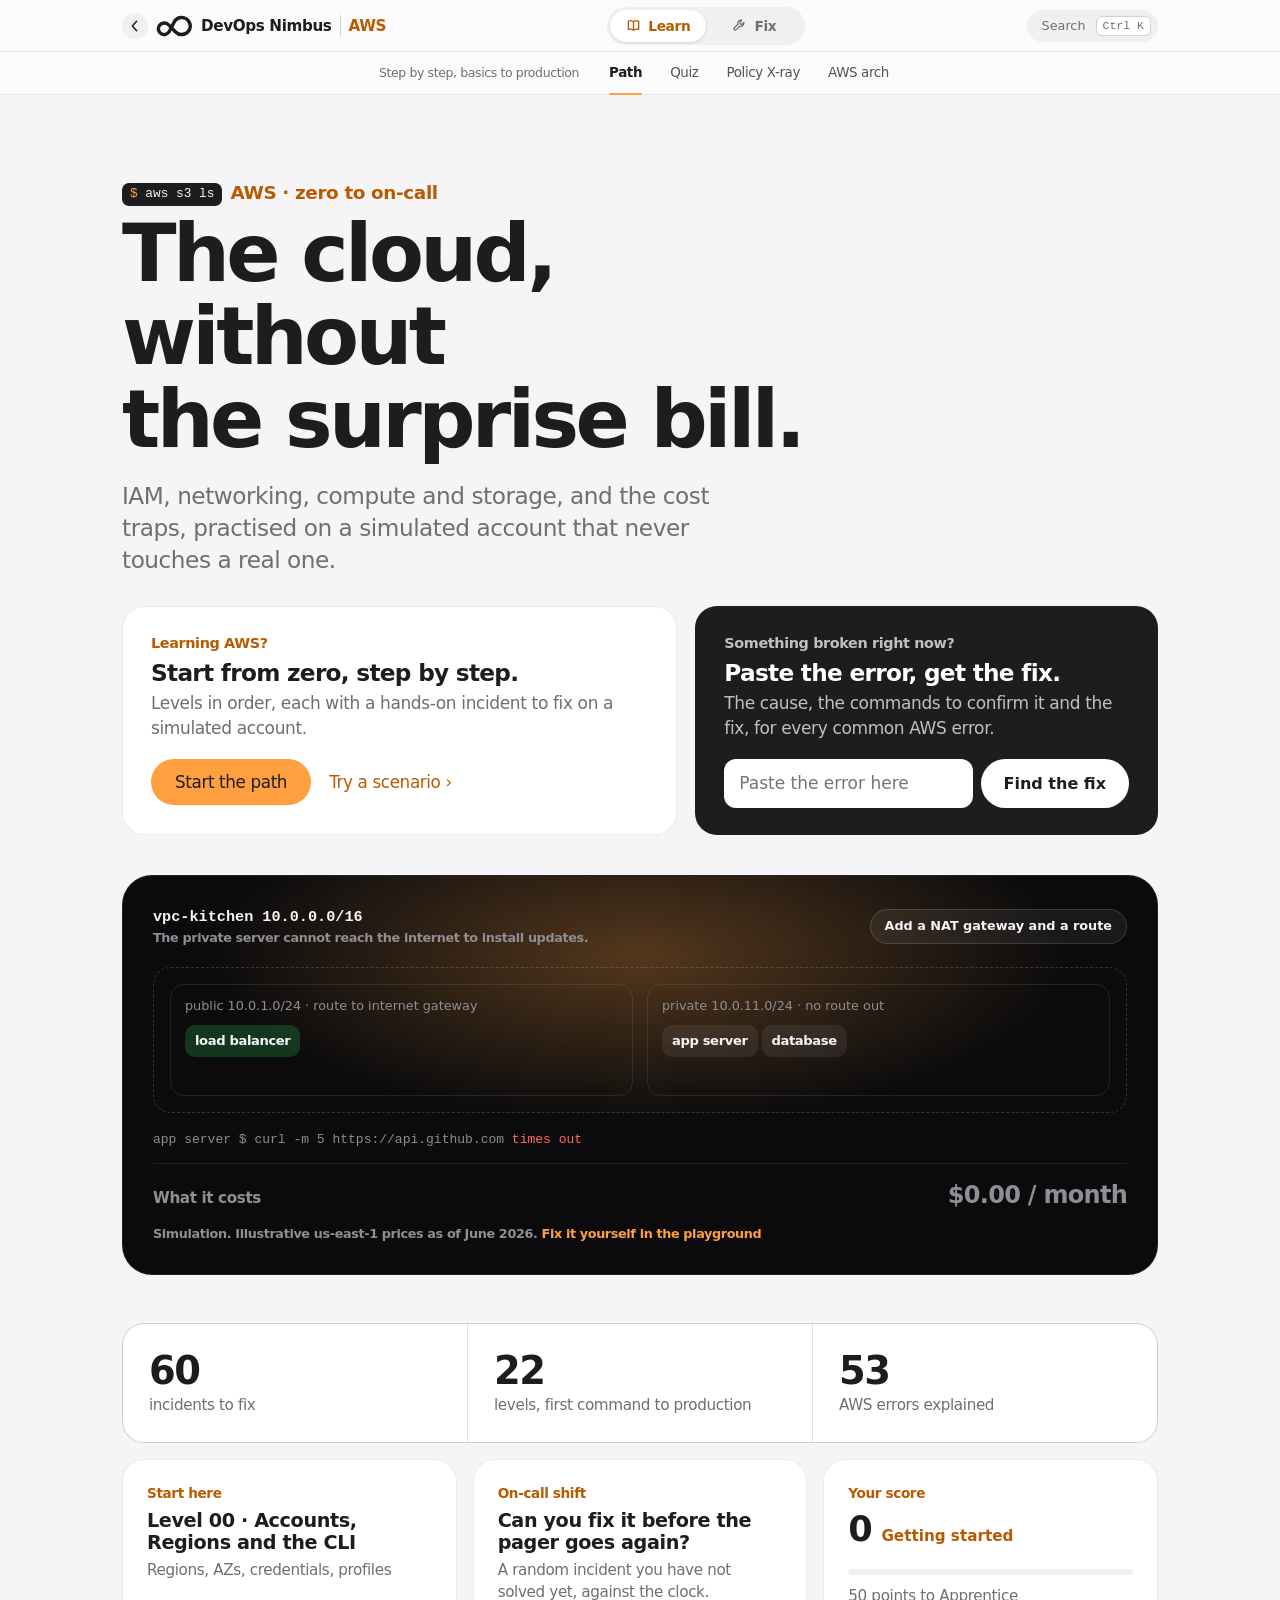
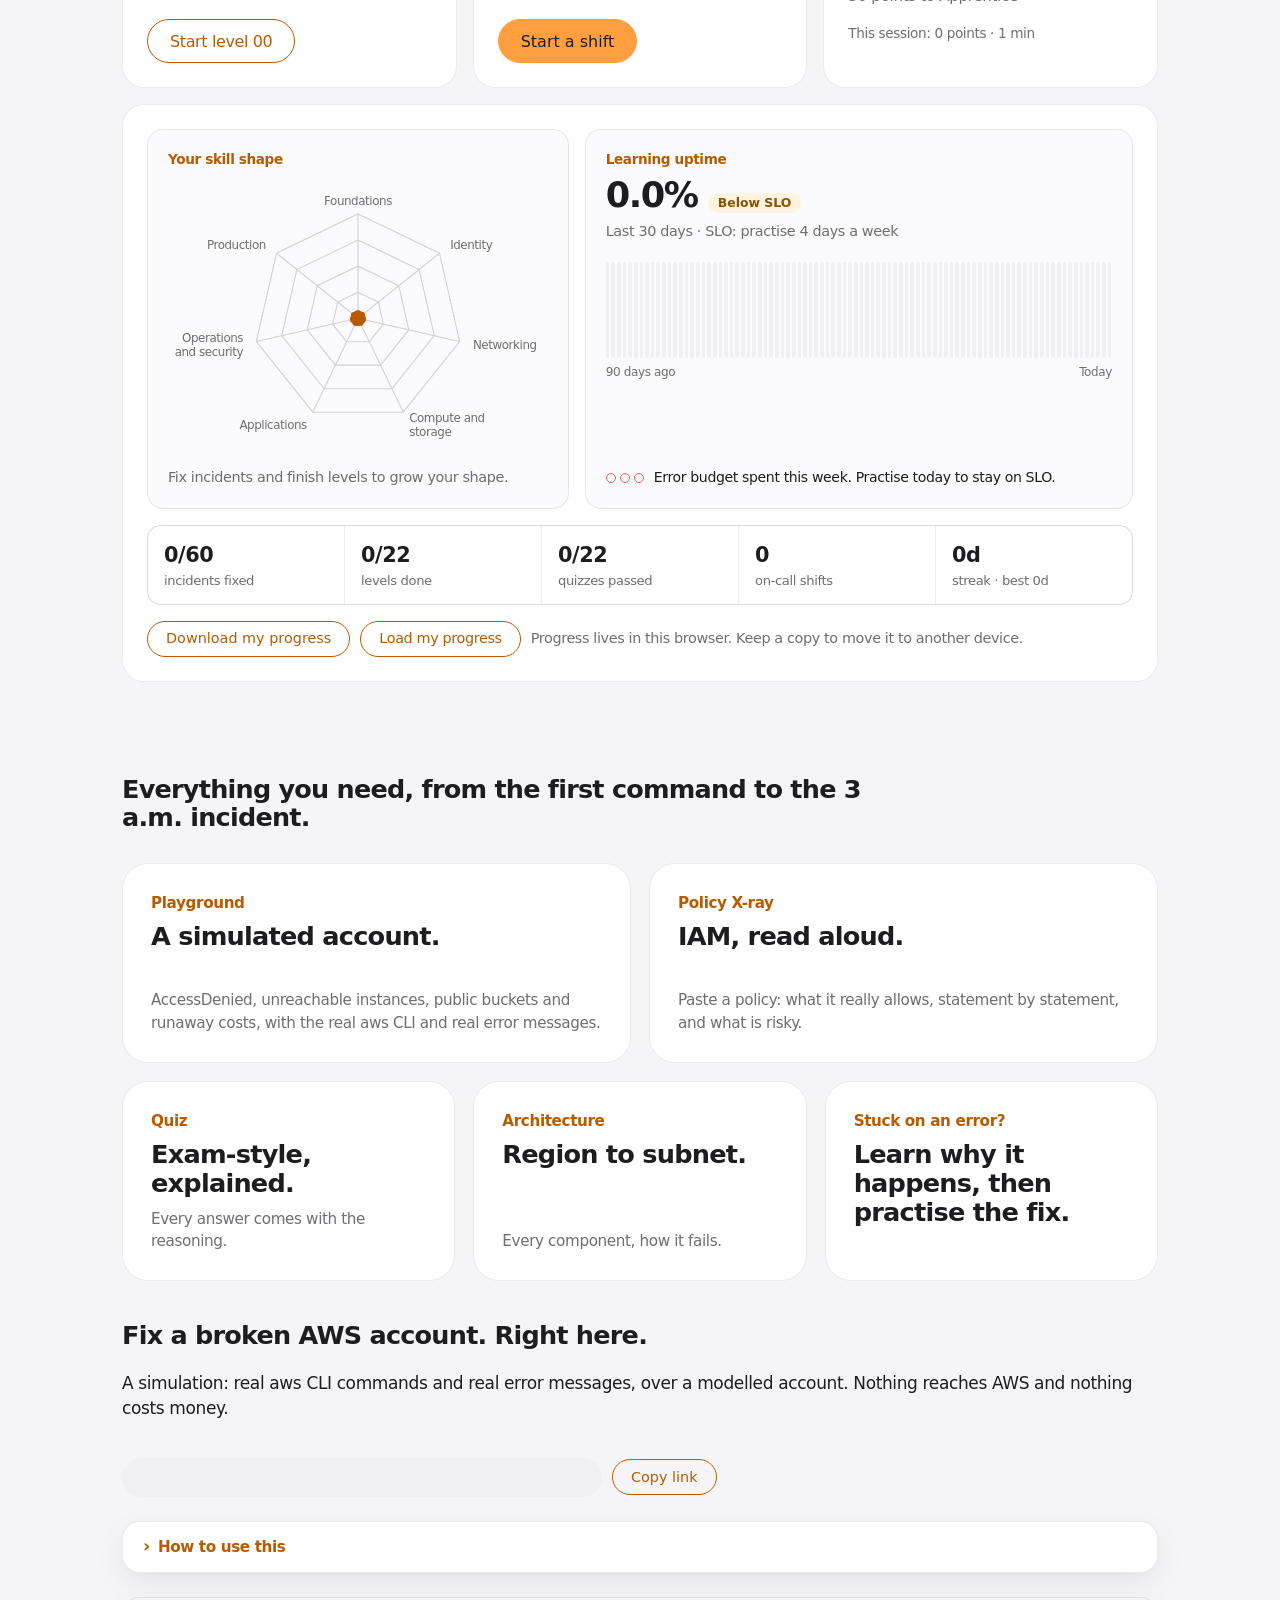
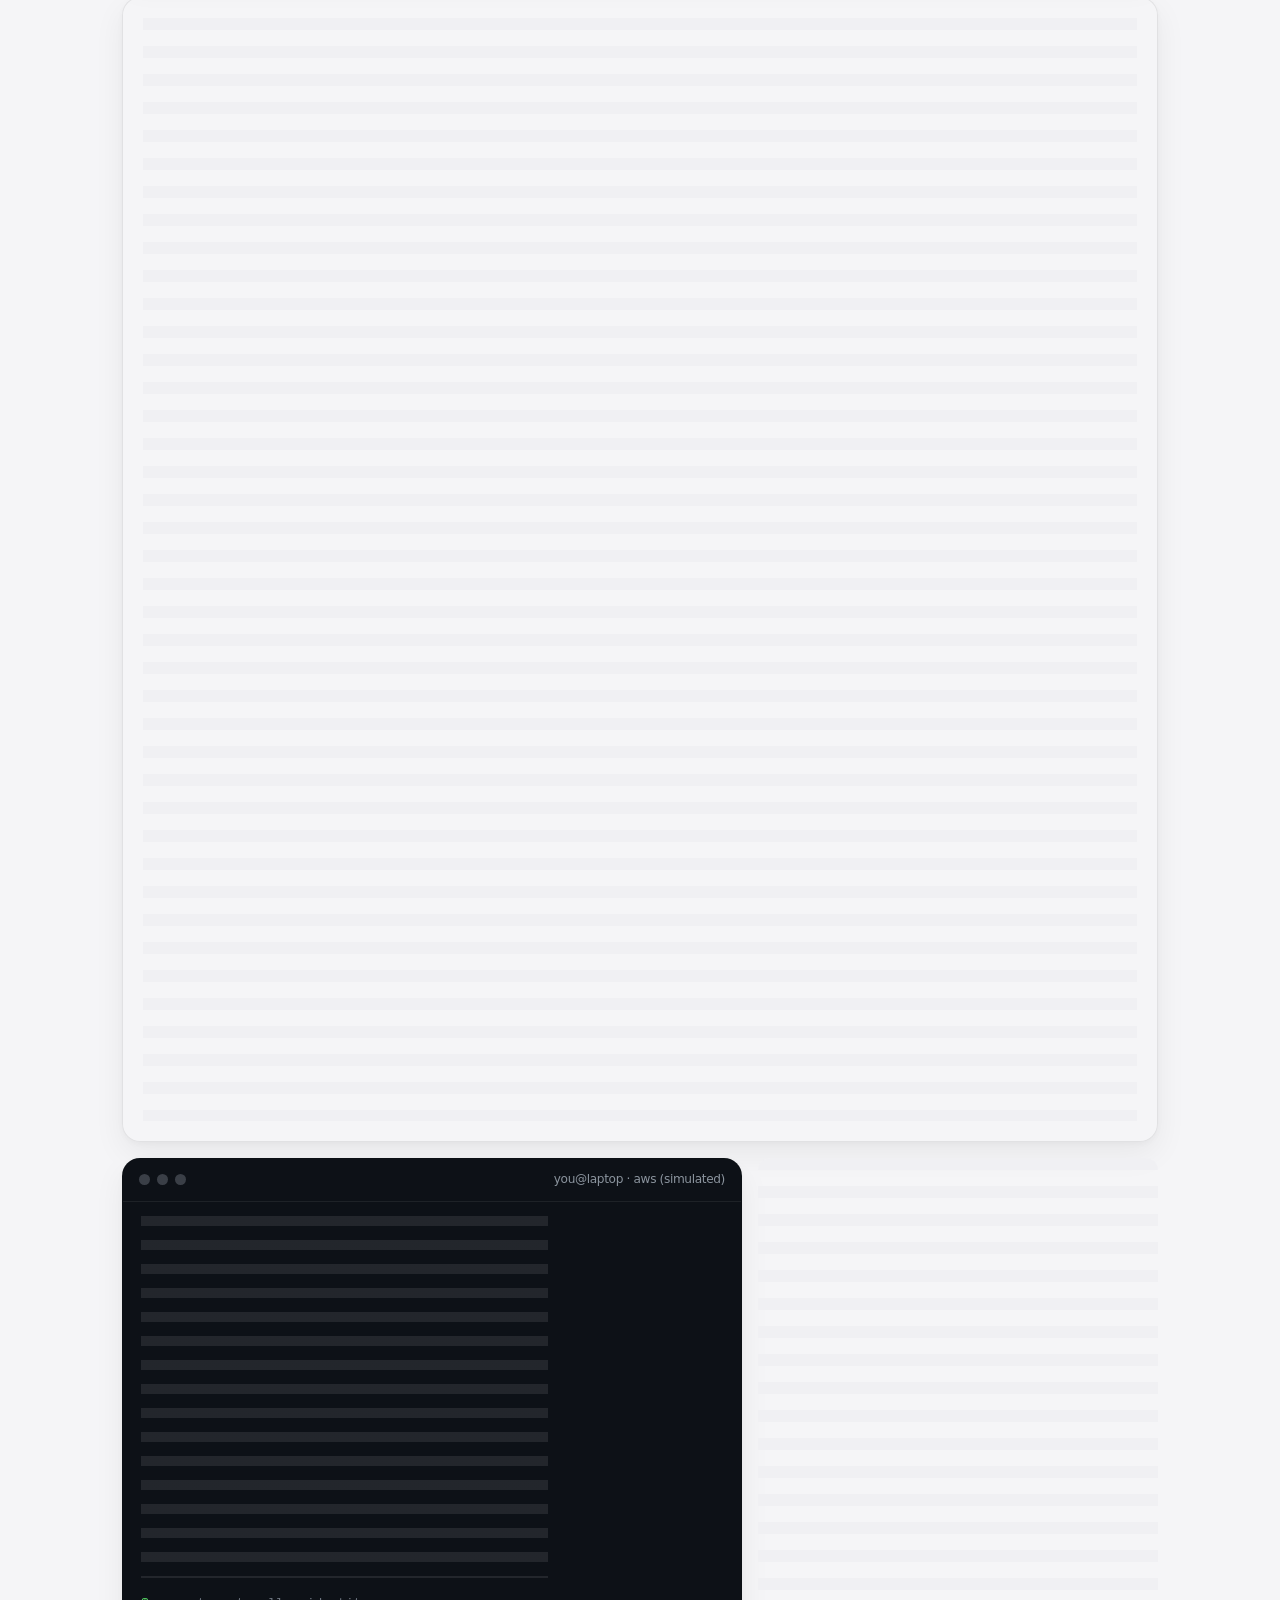
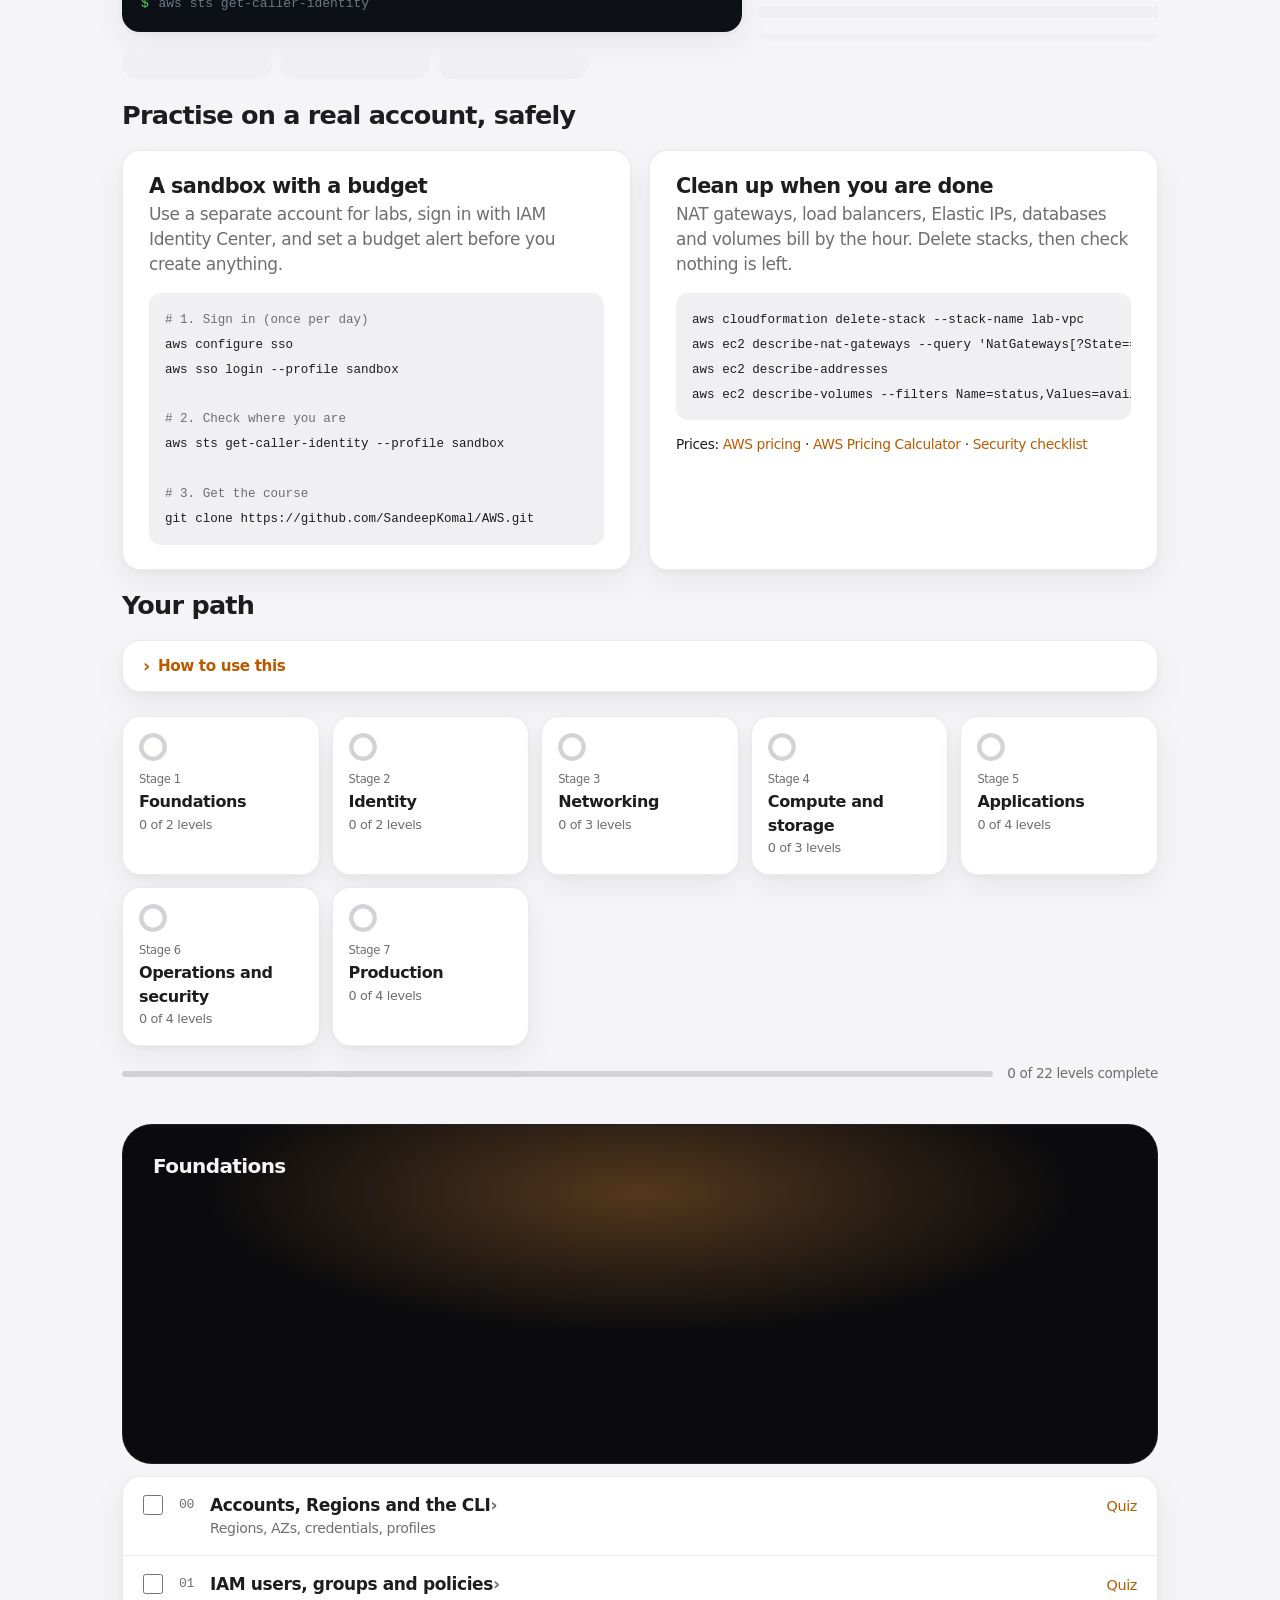
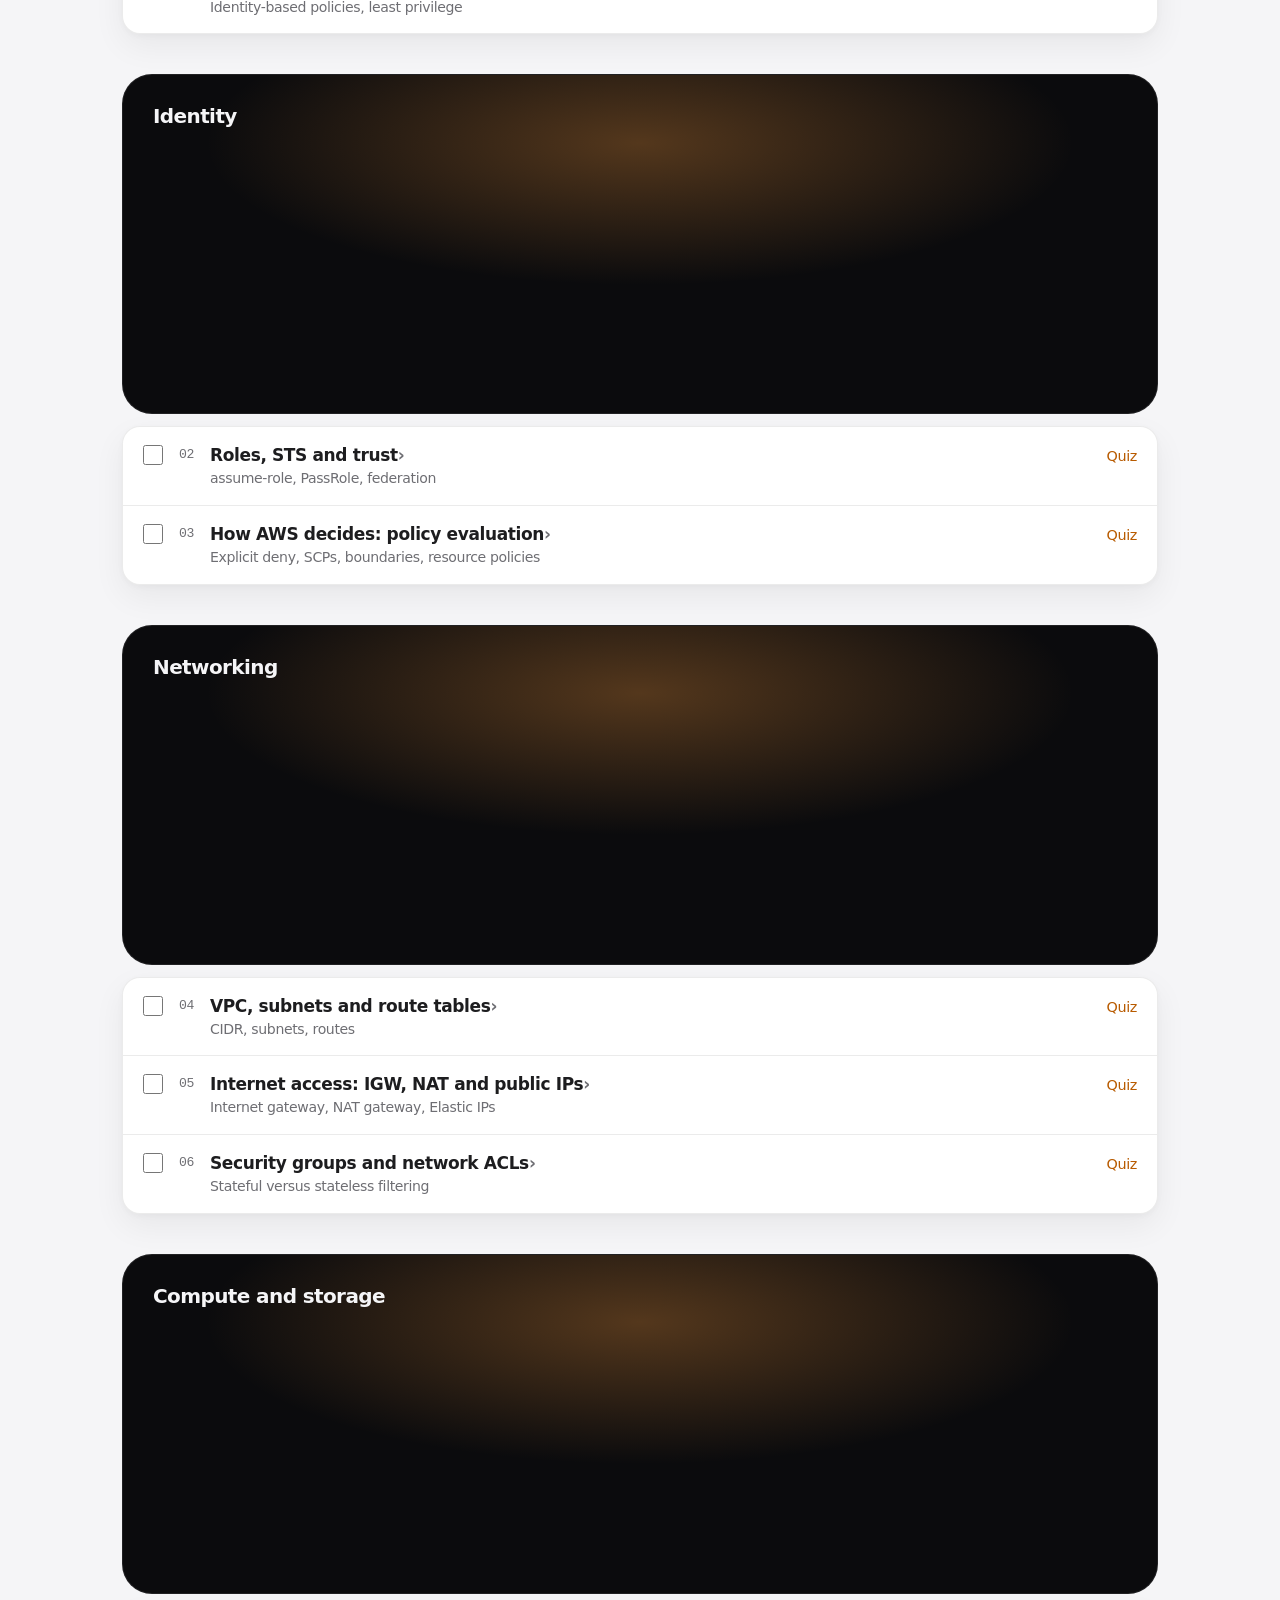
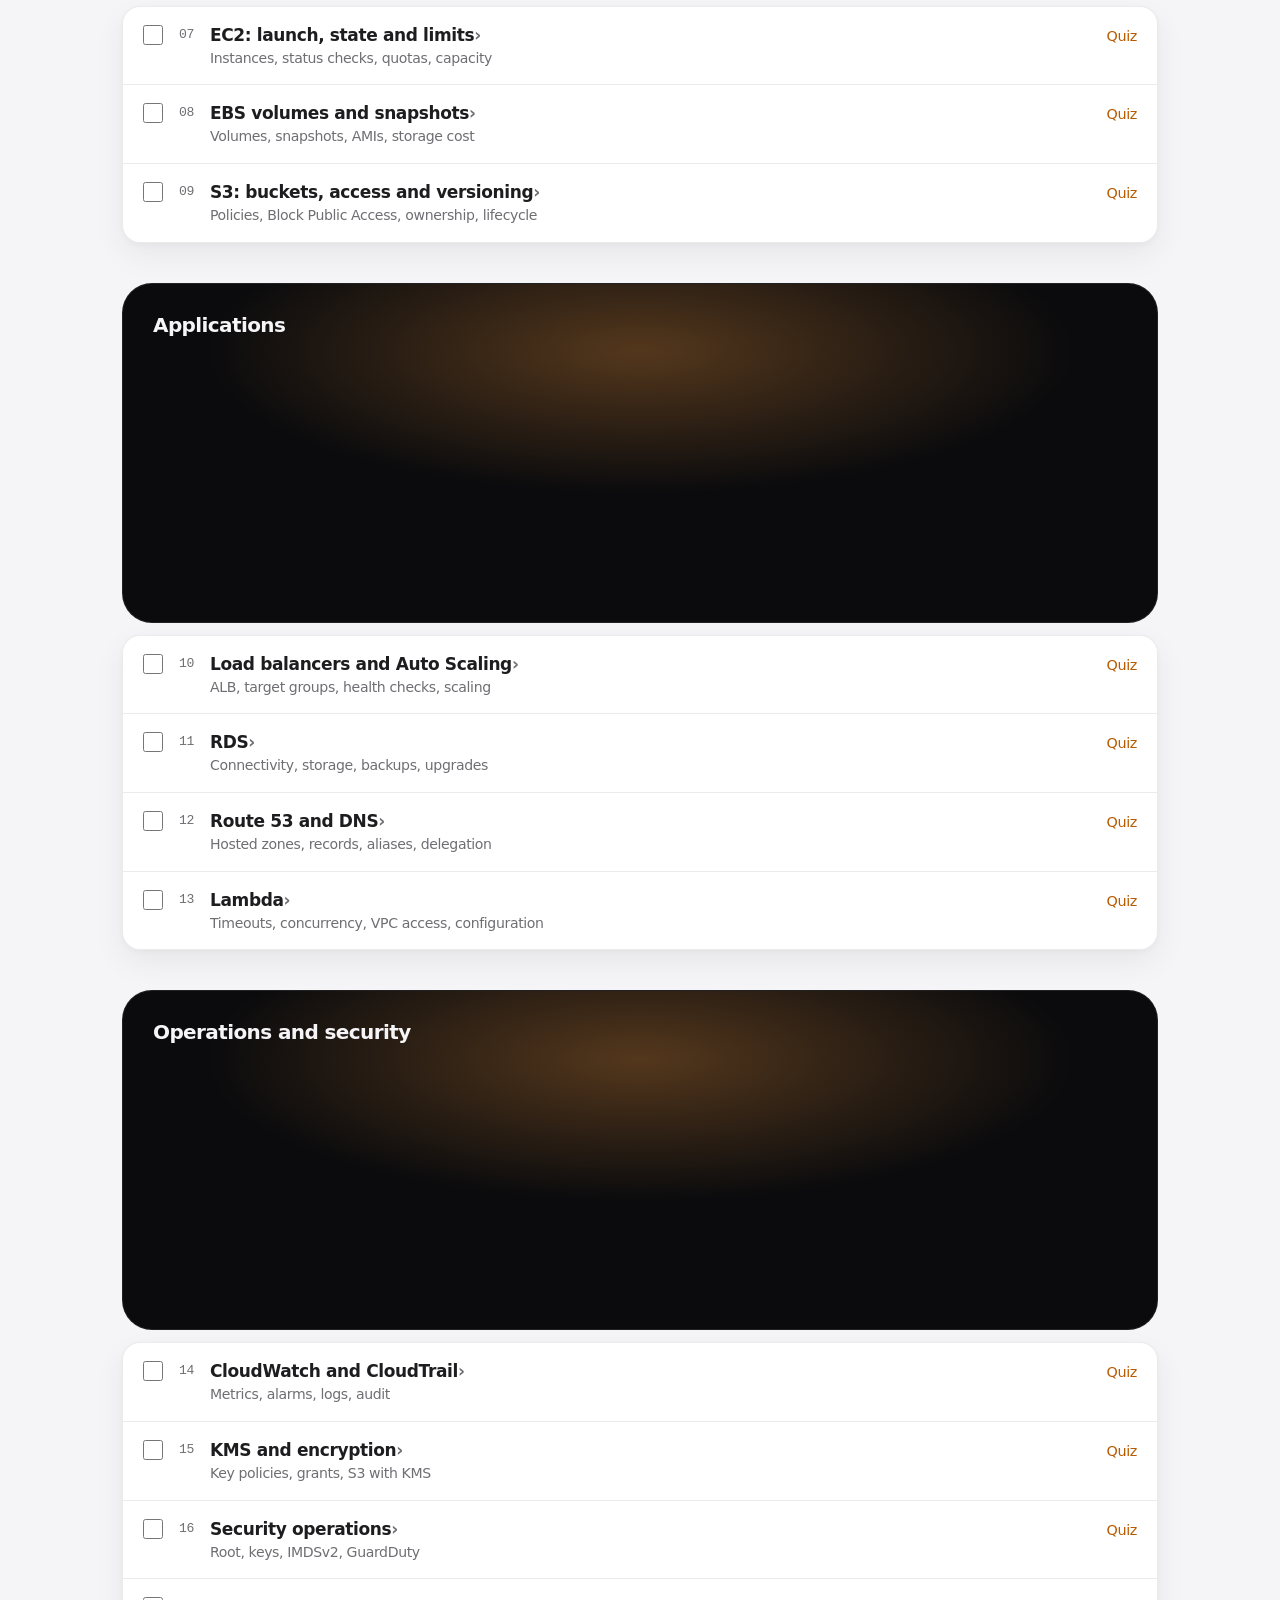
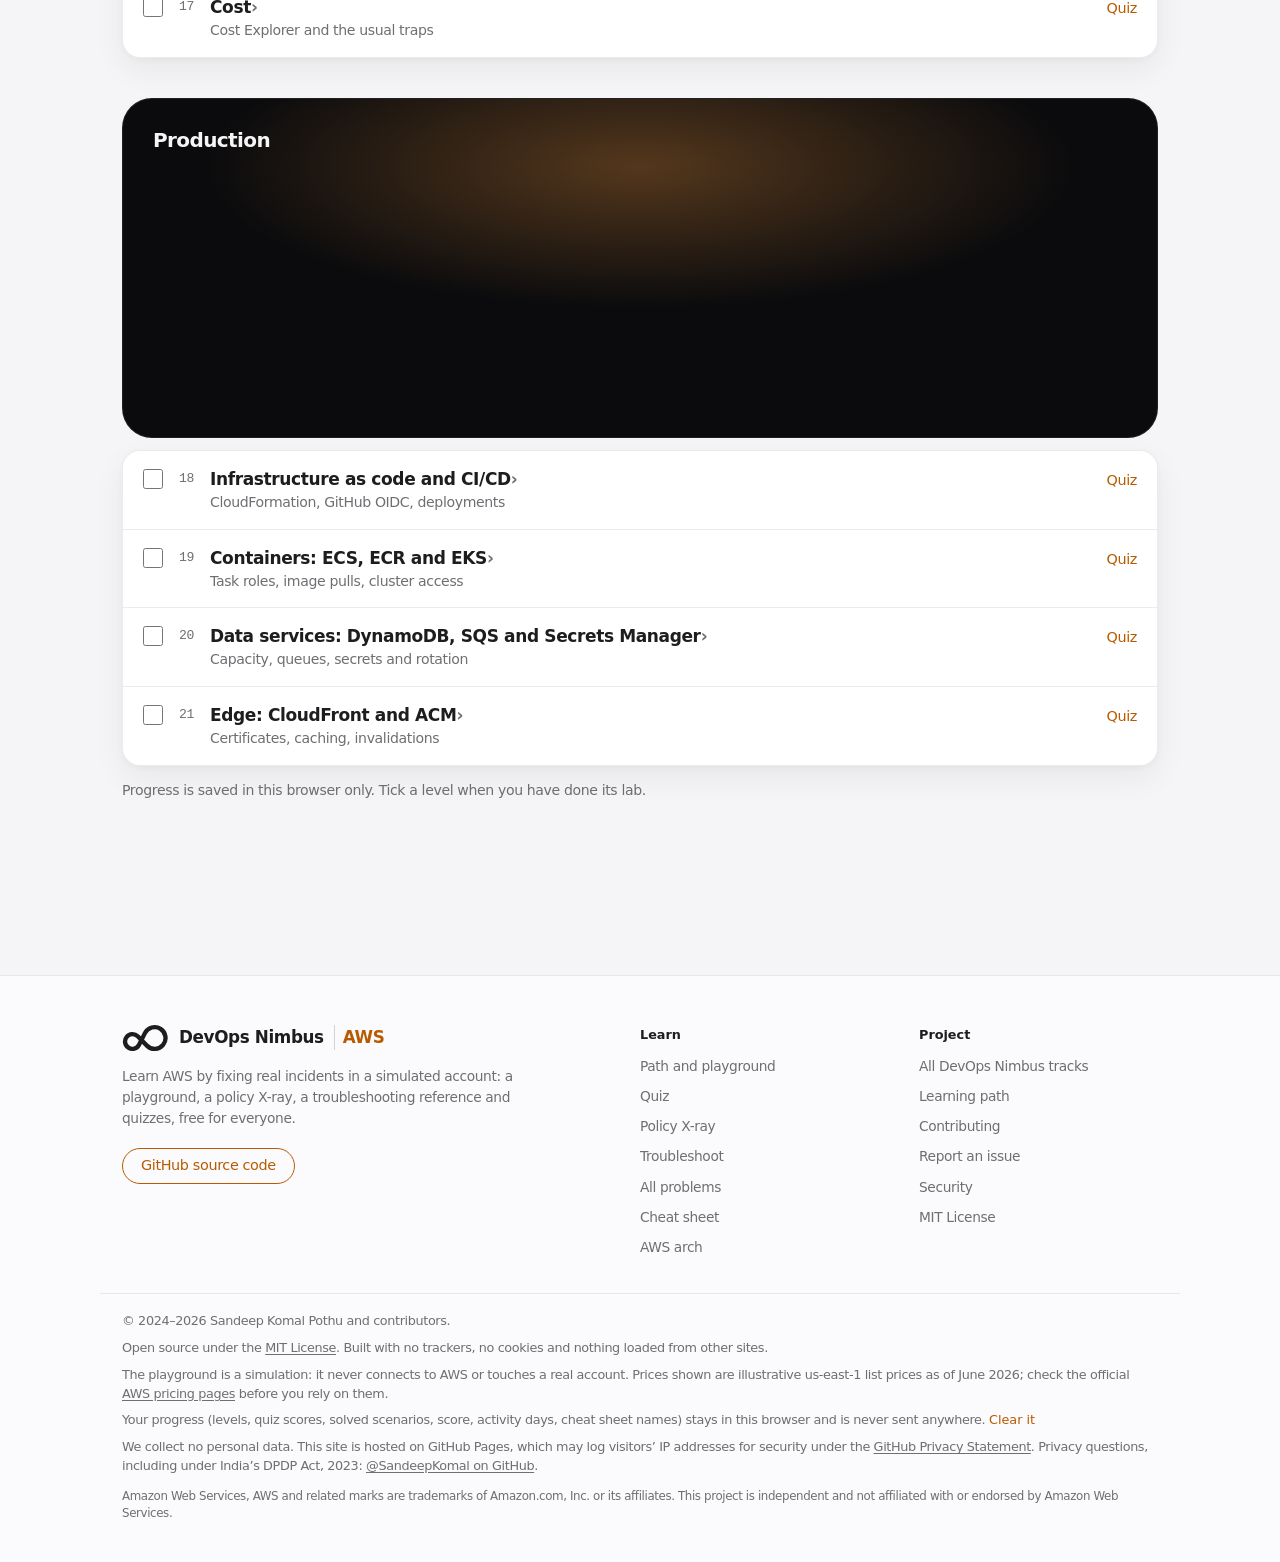
==== commit b9968506: "Use the track's journey-dot colour and a command chip instead of a logo The logo in the header was n" ====
--- a/site/index.html
+++ b/site/index.html
@@ -13,6 +13,11 @@
   <meta property="og:url" content="https://sandeepkomal.github.io/AWS/">
   <link rel="canonical" href="https://sandeepkomal.github.io/AWS/">
   <link rel="stylesheet" href="style.css">
+  <!-- Only what the first screen needs, fetched alongside the stylesheet; app.js loads the playground, policy X-ray, quiz bank and architecture after the first paint. -->
+  <script defer src="data.js"></script>
+  <script defer src="scenarios.js"></script>
+  <script defer src="app.js"></script>
+  <script defer src="engage.js"></script>
   <link rel="icon" href="favicon.svg" type="image/svg+xml">
 </head>
 <body class="immersive">
@@ -52,7 +57,7 @@
       <header class="hero">
         <div class="wrap">
           <div class="hero-text">
-            <p class="eyebrow"><img class="eyebrow-logo" src="logo.svg" alt="" width="20" height="20">AWS · zero to on-call</p>
+            <p class="eyebrow"><code class="eyebrow-cmd" aria-hidden="true"><span>$</span> aws s3 ls</code>AWS · zero to on-call</p>
             <h1>The cloud, without<br>the surprise bill.</h1>
             <p class="sub">IAM, networking, compute and storage, and the cost traps, practised on a simulated account that never touches a real one.</p>
           </div>
@@ -297,13 +302,5 @@
     <ul id="palette-list" role="listbox"></ul>
     <p class="palette-foot muted"><kbd>↑</kbd> <kbd>↓</kbd> to move · <kbd>Enter</kbd> to open · <kbd>Esc</kbd> to close</p>
   </dialog>
-
-  <script src="data.js"></script>
-  <script src="quiz-bank.js"></script>
-  <script src="policy-xray.js"></script>
-  <script src="app.js"></script>
-  <script src="playground.js"></script>
-  <script src="architecture.js"></script>
-  <script src="engage.js"></script>
 </body>
 </html>
--- a/site/style.css
+++ b/site/style.css
@@ -8,11 +8,11 @@
   --muted: #6e6e73;
   --line: #d2d2d7;
   --hair: rgba(0, 0, 0, .08);
-  --accent: #ae6208;
-  --accent-hover: #874c06;
+  --accent: #b85b00; --accent-fill: #ff9f40; --accent-fill-hover: #e08c38; --on-fill: #1d1d1f;
+  --accent-hover: #9c4d00;
   --accent-2: #f25d67;
-  --stage-accent: #f6a03a; /* the dark stage keeps the dark-mode accent */
-  --accent-soft: #fce8de;
+  --stage-accent: #ff9f40; /* the dark stage keeps the dark-mode accent */
+  --accent-soft: #fff3e8;
   --on-accent: #ffffff;
   --ok: #1d8a3a;
   --ok-soft: #e9f6ec;
@@ -40,10 +40,10 @@
     --muted: #a1a1a6;
     --line: #424245;
     --hair: rgba(255, 255, 255, .1);
-    --accent: #f6a03a;
-    --accent-hover: #f8b361;
+    --accent: #ff9f40; --accent-fill: #ff9f40; --accent-fill-hover: #ffad5d; --on-fill: #000000;
+    --accent-hover: #ffb266;
     --accent-2: #f68c93;
-    --accent-soft: #433423;
+    --accent-soft: #402f1f;
     --on-accent: #000000;
     --ok: #30d158;
     --ok-soft: #0f2e18;
@@ -102,8 +102,8 @@
 .hero h1 { font-size: clamp(2.8rem, 7vw, 5rem); font-weight: 700; letter-spacing: -.045em; margin: 0 0 18px; line-height: 1.04; }
 .hero .sub { color: var(--muted); font-size: clamp(1.15rem, 2.2vw, 1.45rem); line-height: 1.38; max-width: 640px; margin: 0 0 30px; letter-spacing: -.02em; }
 .actions { display: flex; gap: 18px; align-items: center; flex-wrap: wrap; }
-.btn { display: inline-flex; align-items: center; min-height: 46px; padding: 0 24px; border-radius: 99px; background: var(--accent); color: var(--on-accent); font-size: 1.05rem; }
-.btn:hover { background: var(--accent-hover); text-decoration: none; }
+.btn { display: inline-flex; align-items: center; min-height: 46px; padding: 0 24px; border-radius: 99px; background: var(--accent-fill); color: var(--on-fill); font-size: 1.05rem; }
+.btn:hover { background: var(--accent-fill-hover); text-decoration: none; }
 .link { font-size: 1.05rem; }
 .link::after { content: " ›"; }
 .doors { display: grid; grid-template-columns: 1.2fr 1fr; gap: 18px; margin-top: 8px; }
@@ -124,8 +124,8 @@
 }
 .pill:hover { text-decoration: none; background: var(--accent-soft); }
 .pill:active { transform: scale(.98); }
-.pill.primary { background: var(--accent); color: var(--on-accent); }
-.pill.primary:hover { background: var(--accent-hover); }
+.pill.primary { background: var(--accent-fill); color: var(--on-fill); border-color: var(--accent-fill); }
+.pill.primary:hover { background: var(--accent-fill-hover); border-color: var(--accent-fill); }
 .small-pill { min-height: 36px; padding: 0 18px; font-size: .9rem; }
 
 /* The stage: always dark, lit softly by the accent. */
@@ -190,7 +190,7 @@
 .stage-card.complete .ring { background: var(--ok); }
 .progress-row { display: flex; align-items: center; gap: 14px; margin: 6px 0 8px; }
 .bar { flex: 1; height: 6px; background: var(--line); border-radius: 99px; overflow: hidden; }
-.bar span { display: block; height: 100%; width: 0; background: var(--accent); border-radius: 99px; transition: width .5s var(--ease); }
+.bar span { display: block; height: 100%; width: 0; background: var(--accent-fill); border-radius: 99px; transition: width .5s var(--ease); }
 #bar-text { color: var(--muted); font-size: .85rem; white-space: nowrap; }
 .stage { font-size: 1.25rem; font-weight: 700; margin: 40px 0 12px; }
 .levels { list-style: none; padding: 0; margin: 0; background: var(--surface); border-radius: var(--radius); box-shadow: var(--shadow); border: 1px solid var(--hair); overflow: hidden; }
@@ -224,7 +224,7 @@
 /* Quiz */
 .score { position: sticky; top: 60px; z-index: 5; background: var(--surface); box-shadow: var(--shadow); border: 1px solid var(--hair); border-radius: var(--radius); padding: 14px 20px; margin-bottom: 18px; display: grid; gap: 10px; }
 .score .meter { display: block; height: 6px; background: var(--line); border-radius: 99px; overflow: hidden; }
-.score .fill { display: block; height: 100%; width: 0; background: var(--accent); transition: width .35s var(--ease); }
+.score .fill { display: block; height: 100%; width: 0; background: var(--accent-fill); transition: width .35s var(--ease); }
 .score .result { margin: 0; }
 .quiz-again { margin: -8px 0 20px; }
 .question { margin-bottom: 16px; }
@@ -641,7 +641,7 @@
 .eng-score { display: flex; align-items: baseline; gap: 10px; color: var(--text) !important; font-size: 2.2rem !important; font-weight: 700; letter-spacing: -.04em; line-height: 1.1; }
 .eng-score span { font-size: .95rem; font-weight: 600; letter-spacing: 0; color: var(--accent); }
 .eng-bar { display: block; width: 100%; height: 6px; border-radius: 99px; background: var(--code-bg); overflow: hidden; margin: 4px 0; }
-.eng-bar-fill { display: block; height: 100%; border-radius: inherit; background: var(--accent); }
+.eng-bar-fill { display: block; height: 100%; border-radius: inherit; background: var(--accent-fill); }
 .eng-session { font-size: .85rem !important; font-variant-numeric: tabular-nums; }
 .eng-board { grid-column: 1 / -1; padding: 24px; border-radius: 22px; background: var(--surface); border: 1px solid var(--hair); display: grid; gap: 16px; }
 .eng-panels { display: grid; grid-template-columns: 1fr 1.3fr; gap: 16px; }
@@ -681,12 +681,12 @@
 .eng-msg { margin: 0; font-size: .9rem; color: var(--muted); }
 @media (max-width: 860px) { .engage { grid-template-columns: 1fr; } .eng-panels, .eng-stats { grid-template-columns: 1fr 1fr; } .eng-panels { grid-template-columns: 1fr; } .eng-up:nth-child(-n+60), .eng-90 { display: none; } .eng-30 { display: inline; } .eng-uptime { height: 64px; gap: 3px; } .eng-stats div:last-child { grid-column: 1 / -1; } }
 
-/* DevOps Nimbus brand: the loop mark in the header and footer, the track's own logo in the eyebrow. */
+/* DevOps Nimbus brand: the loop mark in the header and footer, a command chip in the eyebrow. */
 .brand img.mark { width: 37px; }
 .foot-brand .brand img.mark { width: 47px; }
 .brand-track { color: var(--accent); font-weight: 600; padding-left: 8px; border-left: 1px solid var(--line); }
 .eyebrow { display: inline-flex; align-items: center; gap: 8px; }
-.eyebrow-logo { width: 20px; height: 20px; }
+
 .eng-carry { display: flex; align-items: center; gap: 10px; flex-wrap: wrap; }
 .eng-file { position: relative; }
 .eng-file input { position: absolute; inset: 0; opacity: 0; cursor: pointer; }
@@ -714,7 +714,7 @@
 .subnav a { position: relative; padding: 11px 12px; font-size: .84rem; color: var(--text); opacity: .75; text-decoration: none; white-space: nowrap; }
 .subnav a:hover { opacity: 1; text-decoration: none; }
 .subnav a[aria-current="page"] { opacity: 1; font-weight: 600; }
-.subnav a[aria-current="page"]::after { content: ""; position: absolute; left: 12px; right: 12px; bottom: -1px; height: 2px; border-radius: 2px; background: var(--accent); }
+.subnav a[aria-current="page"]::after { content: ""; position: absolute; left: 12px; right: 12px; bottom: -1px; height: 2px; border-radius: 2px; background: var(--accent-fill); }
 [data-mode="fix"] .subnav a[aria-current="page"]::after { background: var(--oncall); }
 @media (max-width: 720px) {
   .top-inner { flex-wrap: wrap; height: auto; gap: 8px 10px; padding-top: 8px; padding-bottom: 8px; }
@@ -744,3 +744,71 @@
 .brand-hub:focus-visible { outline: 2px solid var(--accent); outline-offset: 3px; }
 .sr-only { position: absolute; width: 1px; height: 1px; padding: 0; margin: -1px; overflow: hidden; clip: rect(0 0 0 0); white-space: nowrap; border: 0; }
 @media (prefers-reduced-motion: reduce) { .brand-back { transition: none; } }
+/* Narrow phones: the logo stands for DevOps Nimbus so the header keeps one row. */
+@media (max-width: 440px) { .brand-hub > span:not([class]) { display: none; } }
+
+/* While a feature's code is still arriving, its space shows calm grey shapes of what is coming,
+   sized to what replaces them, and the first screen fades in once as one piece. Both stop for
+   reduced motion. */
+.pg-scenarios:empty, .playground:has(.pg-scenarios:empty) .pg-out:empty, .pg-map:empty, #quiz-list:empty {
+  background: repeating-linear-gradient(to bottom, var(--code-bg) 0 12px, transparent 12px 28px) content-box;
+  animation: nimbus-skel 1.6s ease-in-out infinite alternate;
+}
+.pg-scenarios:empty { min-height: 1145px; padding-top: 20px; padding-bottom: 20px; }
+.playground:has(.pg-scenarios:empty) .pg-out:empty { background-image: repeating-linear-gradient(to bottom, color-mix(in srgb, #fff 9%, transparent) 0 10px, transparent 10px 24px); background-size: 70% 100%; background-repeat: no-repeat; }
+.pg-map:empty { min-height: 483px; border-radius: var(--radius-sm); }
+#quiz-list:empty { min-height: 320px; }
+#pg-goal:empty { width: 480px; height: 39px; border: 0; background: var(--code-bg); animation: nimbus-skel 1.6s ease-in-out infinite alternate; }
+/* Pills for the Try commands: one row, or two where the column is narrow. */
+.pg-try:empty { min-height: 32px; animation: nimbus-skel 1.6s ease-in-out infinite alternate; }
+.pg-try:empty::before { content: ""; width: 150px; height: 30px; border-radius: 99px; background: var(--code-bg); box-shadow: 158px 0 0 var(--code-bg), 316px 0 0 var(--code-bg); }
+/* The diagram: an empty card of the same size as the drawing. */
+#arch:empty {
+  padding-top: calc(51.923% + 68px); border: 1px solid var(--hair); border-radius: var(--radius); box-shadow: var(--shadow);
+  background: var(--surface) linear-gradient(var(--code-bg), var(--code-bg)) 50% 50% / calc(100% - 56px) calc(100% - 56px) no-repeat;
+  animation: nimbus-skel 1.6s ease-in-out infinite alternate;
+}
+@keyframes nimbus-skel { from { opacity: .5; } to { opacity: 1; } }
+/* The picker card wraps its scenario buttons into more rows as the page narrows. */
+@media (max-width: 1045px) { .pg-scenarios:empty { min-height: 1187px; } }
+@media (max-width: 1023px) { .pg-scenarios:empty { min-height: 1229px; } }
+@media (max-width: 1013px) { .pg-scenarios:empty { min-height: 1271px; } }
+@media (max-width: 997px) { .pg-scenarios:empty { min-height: 1313px; } }
+@media (max-width: 971px) { .pg-scenarios:empty { min-height: 1355px; } }
+@media (max-width: 927px) { .pg-scenarios:empty { min-height: 1397px; } }
+@media (max-width: 891px) { .pg-scenarios:empty { min-height: 1439px; } }
+@media (max-width: 861px) { .pg-scenarios:empty { min-height: 1434px; } }
+@media (max-width: 849px) { .pg-scenarios:empty { min-height: 1476px; } }
+@media (max-width: 827px) { .pg-scenarios:empty { min-height: 1518px; } }
+@media (max-width: 817px) { .pg-scenarios:empty { min-height: 1560px; } }
+@media (max-width: 801px) { .pg-scenarios:empty { min-height: 1602px; } }
+@media (max-width: 775px) { .pg-scenarios:empty { min-height: 1644px; } }
+@media (max-width: 731px) { .pg-scenarios:empty { min-height: 1686px; } }
+@media (max-width: 1007px) { .pg-map:empty { min-height: 500px; } }
+@media (max-width: 969px) { .pg-try:empty { min-height: 72px; } .pg-try:empty::before { box-shadow: 158px 0 0 var(--code-bg), 0 40px 0 var(--code-bg); } }
+@media (max-width: 867px) { .pg-map:empty { min-height: 519px; } }
+@media (max-width: 861px) { .pg-map:empty { min-height: 421px; } .pg-try:empty { min-height: 32px; } .pg-try:empty::before { box-shadow: 158px 0 0 var(--code-bg), 316px 0 0 var(--code-bg); } }
+@media (max-width: 720px) {
+  /* The scenario picker is one scrolling row of pills here. */
+  .pg-scenarios:empty { min-height: 38px; padding-top: 2px; padding-bottom: 2px; background: none; }
+  .pg-scenarios:empty::before { content: ""; flex: none; width: 96px; height: 34px; border-radius: 99px; background: var(--code-bg); box-shadow: 104px 0 0 var(--code-bg), 208px 0 0 var(--code-bg), 312px 0 0 var(--code-bg), 416px 0 0 var(--code-bg); }
+  .pg-map:empty { min-height: 538px; }
+  #arch:empty { padding-top: calc(180.556% + 27px); background-size: calc(100% - 32px) calc(100% - 32px); }
+}
+@media (max-width: 626px) { #arch:empty { padding-top: calc(180.556% + 36px); } }
+@media (max-width: 585px) { .pg-try:empty { min-height: 72px; } .pg-try:empty::before { box-shadow: 158px 0 0 var(--code-bg), 0 40px 0 var(--code-bg); } }
+@media (max-width: 513px) { #pg-goal:empty { width: calc(100vw - 32px); height: 60px; border-radius: 20px; } }
+@media (max-width: 442px) { #arch:empty { padding-top: calc(180.556% + 86px); } }
+#stage:not(:empty), #engage:not(:empty), #stages:not(:empty), #levels:not(:empty) { animation: nimbus-fade .2s ease-out both; }
+@keyframes nimbus-fade { from { opacity: 0; transform: translateY(4px); } }
+@media (prefers-reduced-motion: reduce) {
+  .pg-scenarios:empty, .playground:has(.pg-scenarios:empty) .pg-out:empty, .pg-map:empty, .pg-try:empty, #quiz-list:empty, #pg-goal:empty, #arch:empty { animation: none; }
+  #stage:not(:empty), #engage:not(:empty), #stages:not(:empty), #levels:not(:empty) { animation: none; }
+}
+
+/* The eyebrow's command chip stands for the track; the $ takes the track colour. */
+.eyebrow-cmd { font: 500 .8rem/1 ui-monospace, SFMono-Regular, Menlo, Consolas, monospace; background: #1d1d1f; color: #f5f5f7;
+  padding: 5px 8px; border-radius: 7px; white-space: nowrap; }
+.eyebrow-cmd span { color: #ff9f40; }
+.eyebrow:has(.eyebrow-cmd) { display: block; }
+.eyebrow-cmd { display: inline-block; margin-right: 8px; vertical-align: .12em; }
